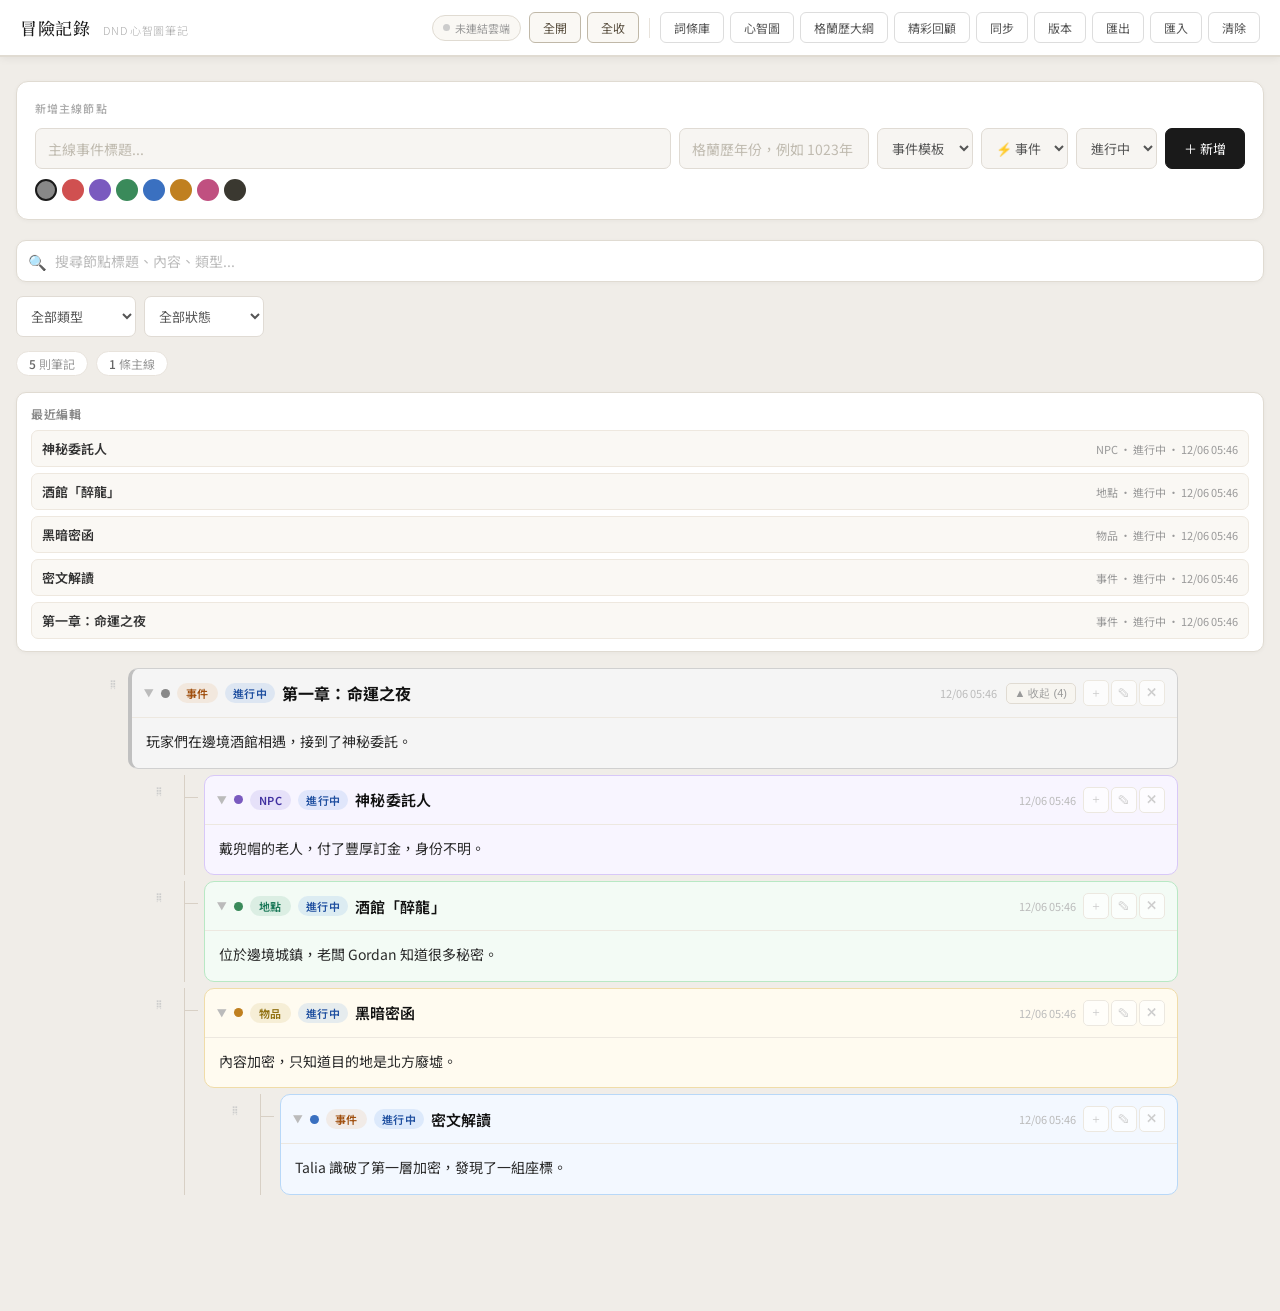
==== index.html @ 1862b797 "Add files via upload" ====
<!DOCTYPE html>
<html lang="zh-TW">
<head>
<meta charset="UTF-8">
<meta name="viewport" content="width=device-width, initial-scale=1.0">
<title>冒險記錄</title>
<link href="https://fonts.googleapis.com/css2?family=Noto+Serif+TC:wght@300;400;500;700&family=Noto+Sans+TC:wght@300;400;500;700&display=swap" rel="stylesheet">
<style>
*{box-sizing:border-box;margin:0;padding:0}
body{font-family:'Noto Sans TC',sans-serif;background:#f0ede8;color:#1a1a1a;min-height:100vh}

/* ── Header ── */
header{
  background:#fff;border-bottom:2px solid #e0dbd2;
  padding:12px 20px;display:flex;align-items:center;gap:8px;
  position:sticky;top:0;z-index:100;box-shadow:0 2px 8px rgba(0,0,0,.06);
}
.logo{font-family:'Noto Serif TC',serif;font-size:17px;font-weight:500;color:#1a1a1a;flex:1;letter-spacing:.04em}
.logo em{font-style:normal;color:#aaa;font-family:'Noto Sans TC',sans-serif;font-size:11px;font-weight:300;margin-left:8px}
.header-divider{width:1px;height:20px;background:#e8e3dc;margin:0 4px}
.hbtn{padding:6px 13px;font-size:12px;border:1px solid #ddd;border-radius:6px;background:#fff;color:#555;cursor:pointer;transition:all .15s;font-family:'Noto Sans TC',sans-serif;white-space:nowrap}
.hbtn:hover{border-color:#bbb;color:#222;background:#fafafa}
.hbtn.red:hover{border-color:#e0a0a0;color:#c04040;background:#fff5f5}
.hbtn.accent{border-color:#c0b8a8;color:#5a5040;background:#faf8f4}
.hbtn.accent:hover{border-color:#a09080;background:#f5f0e8}

/* ── Mobile hamburger menu ── */
.header-menu-btn{display:none;padding:6px 10px;font-size:16px;border:1px solid #ddd;border-radius:6px;background:#fff;color:#555;cursor:pointer;line-height:1}
.header-actions{display:flex;align-items:center;gap:6px;flex-wrap:wrap}
@media(max-width:900px){
  header{flex-wrap:wrap;padding:10px 12px;gap:6px}
  .logo{font-size:15px;flex:1}
  .logo em{display:none}
  .header-divider{display:none}
  .header-actions{display:none;width:100%;gap:6px;padding-top:6px;border-top:1px solid #ede8e0;flex-wrap:wrap}
  .header-actions.open{display:flex}
  .header-menu-btn{display:block}
  .sync-status span{display:none}
  .sync-status{padding:6px 8px}
  main{padding:16px 0 80px}
  .add-row{flex-direction:column;padding:0}
  .add-row .inp,.add-row .sel,.add-row .btn{width:100%}
  .modal-bg{padding:10px}
  .modal{max-height:calc(100vh - 20px);max-height:calc(100dvh - 20px);overflow-y:auto;padding:18px}
  .card-image{max-height:none}
  .entity-card-img{max-height:none}
  .card-title{font-size:14px}
  .root-card .card-title{font-size:15px}
  .stats-bar{flex-wrap:wrap;gap:5px}
  .filter-row .sel{width:100%;flex:1}
  .recent-item{align-items:flex-start;flex-direction:column}
  .node-row{align-items:flex-start}
  .card-date{display:none}
  .card-meta-line{padding:0 10px 10px 38px}
  .gran-input{width:100%;min-width:0}
  .gran-date-pill{max-width:100%}
  .card-head{gap:6px;padding:10px 10px}
}

/* ── 雲端狀態指示器 ── */
.sync-status{
  display:flex;align-items:center;gap:5px;
  font-size:11px;padding:4px 10px;border-radius:20px;
  border:1px solid #e0dbd2;background:#faf8f4;
  color:#999;white-space:nowrap;cursor:default;
  transition:all .3s;
}
.sync-dot{width:7px;height:7px;border-radius:50%;background:#ccc;flex-shrink:0;transition:background .3s}
.sync-status.ok .sync-dot{background:#4a9a6a}
.sync-status.ok{color:#3a7a5a;border-color:#b8e0c8;background:#f3fbf5}
.sync-status.saving .sync-dot{background:#e0a040;animation:pulse .8s infinite}
.sync-status.saving{color:#a07020;border-color:#e8d4a0;background:#fffbf0}
.sync-status.err .sync-dot{background:#d05050}
.sync-status.err{color:#a03030;border-color:#f0c0c0;background:#fff5f5}
.sync-status.no-url{cursor:pointer}
.sync-status.no-url:hover{border-color:#a09080;background:#f0ece4}
@keyframes pulse{0%,100%{opacity:1}50%{opacity:.4}}

main{width:100%;max-width:1440px;margin:0 auto;padding:24px 0 100px}

/* ── Add box ── */
.add-box{background:#fff;border:1px solid #e0dbd2;border-radius:12px;padding:18px;margin:0 16px 20px;box-shadow:0 1px 4px rgba(0,0,0,.04)}
.add-box-title{font-size:11px;font-weight:500;color:#aaa;letter-spacing:.1em;text-transform:uppercase;margin-bottom:12px}
.add-row{display:flex;gap:8px;flex-wrap:wrap}
.inp{background:#f7f5f2;border:1px solid #e0dbd4;border-radius:7px;color:#1a1a1a;font-family:'Noto Sans TC',sans-serif;font-size:14px;padding:9px 12px;outline:none;transition:border .15s,background .15s}
.inp:focus{border-color:#a09070;background:#fff}
.inp::placeholder{color:#c0bbb0}
.sel{background:#f7f5f2;border:1px solid #e0dbd4;border-radius:7px;color:#555;font-family:'Noto Sans TC',sans-serif;font-size:13px;padding:9px 10px;outline:none;cursor:pointer}
.sel:focus{border-color:#a09070}
.swatches{display:flex;gap:5px;flex-wrap:wrap;margin:10px 0 0}
.swatch{width:22px;height:22px;border-radius:50%;cursor:pointer;border:2px solid transparent;transition:transform .15s,border-color .15s;flex-shrink:0}
.swatch:hover{transform:scale(1.15)}
.swatch.on{border-color:#1a1a1a !important}
.btn{padding:8px 18px;font-size:13px;font-family:'Noto Sans TC',sans-serif;border:1px solid #ddd;border-radius:7px;background:#fff;color:#333;cursor:pointer;transition:all .15s;white-space:nowrap}
.btn:hover{background:#f5f5f5;border-color:#ccc}
.btn.pri{background:#1a1a1a;color:#fff;border-color:#1a1a1a}
.btn.pri:hover{background:#333}
.btn.sm{padding:5px 12px;font-size:12px}
.btn.ghost{background:transparent;color:#888;border-color:#e5e5e5}
.btn.ghost:hover{color:#333;border-color:#ccc;background:#fafafa}

/* ── Stats bar ── */
.stats-bar{display:flex;align-items:center;gap:8px;margin-bottom:16px;padding:0 16px}
.stat-item{font-size:12px;color:#999;background:#fff;border:1px solid #e8e3dc;border-radius:20px;padding:3px 12px}
.stat-item strong{color:#666;font-weight:500}
.filter-row{display:flex;gap:8px;align-items:center;margin:0 16px 14px;flex-wrap:wrap}
.filter-row .sel{width:auto;min-width:120px;background:#fff}
.recent-panel{margin:0 16px 16px;background:#fff;border:1px solid #e0dbd2;border-radius:10px;padding:12px 14px;box-shadow:0 1px 4px rgba(0,0,0,.04)}
.recent-head{display:flex;align-items:center;gap:8px;margin-bottom:8px;color:#888;font-size:12px;font-weight:600;letter-spacing:.06em}
.recent-list{display:flex;flex-direction:column;gap:6px}
.recent-item{display:flex;align-items:center;gap:8px;width:100%;border:1px solid #eee8df;background:#faf8f4;border-radius:7px;padding:8px 10px;text-align:left;cursor:pointer;font-family:'Noto Sans TC',sans-serif;color:#333}
.recent-item:hover{background:#f5f0e8;border-color:#d8cfc2}
.recent-title{font-size:13px;font-weight:600;flex:1;min-width:0;overflow:hidden;text-overflow:ellipsis;white-space:nowrap}
.recent-meta{font-size:11px;color:#999;white-space:nowrap}
.status-pill{font-size:11px;font-weight:600;padding:2px 8px;border-radius:20px;letter-spacing:.03em;flex-shrink:0}
.backup-list{display:flex;flex-direction:column;gap:8px;max-height:320px;overflow:auto;margin:12px 0}
.backup-item{display:flex;gap:8px;align-items:center;border:1px solid #eee8df;border-radius:8px;padding:10px;background:#faf8f4}
.backup-info{flex:1;min-width:0}
.backup-title{font-size:13px;font-weight:600;color:#333;margin-bottom:3px}
.backup-meta{font-size:11px;color:#999}
.hint-text{font-size:11px;color:#9a8f82;line-height:1.5;margin-top:4px}
.image-width-control{display:flex;align-items:center;gap:10px;margin-top:7px}
.image-width-control input[type=range]{flex:1;min-width:100px;accent-color:#7a6a50}
.image-width-control output{width:44px;text-align:right;color:#6f6252;font-size:12px;font-weight:700}

/* ── Tree ── */
.tree-scroll{overflow-x:auto;overflow-y:visible;-webkit-overflow-scrolling:touch;padding:0 16px 16px;cursor:default}
.tree-scroll::-webkit-scrollbar{height:4px}
.tree-scroll::-webkit-scrollbar-track{background:transparent}
.tree-scroll::-webkit-scrollbar-thumb{background:#d8d0c5;border-radius:2px}
.tree{display:flex;flex-direction:column;gap:10px;min-width:320px;width:max-content;max-width:none;margin:0 auto}
.node-wrap{position:relative}
.node-row{display:flex;align-items:flex-start;gap:6px}
.conn{width:24px;flex-shrink:0;position:relative;align-self:stretch;padding-top:22px}
.conn::before{content:'';position:absolute;left:10px;top:0;bottom:0;width:1px;background:#d8d0c5}
.conn::after{content:'';position:absolute;left:10px;top:22px;width:14px;height:1px;background:#d8d0c5}
.node-main{flex:1;min-width:420px;width:clamp(520px,calc(100vw - 220px),1050px);max-width:1050px}

/* ── Card ── */
.card{background:#fff;border:1px solid #e0dbd2;border-radius:10px;overflow:hidden;transition:border-color .2s,box-shadow .2s}
.card:hover{border-color:#c8c0b0;box-shadow:0 2px 8px rgba(0,0,0,.06)}
.card.root-card{border-width:1px}
.card.root-card::before{display:none}
.card-head{display:flex;align-items:center;gap:7px;padding:11px 12px;cursor:pointer;user-select:none;min-width:0}
.chevron{font-size:10px;color:#bbb;flex-shrink:0;transition:transform .25s;line-height:1}
.chevron.open{transform:rotate(90deg)}
.color-dot{width:9px;height:9px;border-radius:50%;flex-shrink:0}
.tag-pill{font-size:11px;font-weight:600;padding:2px 9px;border-radius:20px;letter-spacing:.04em;flex-shrink:0}
.card-title{font-size:15px;font-weight:600;flex:1;min-width:0;line-height:1.4;word-break:break-word;color:#111;letter-spacing:.01em}
.card-date{font-size:11px;color:#bbb;flex-shrink:0}
.gran-input{flex:0 1 190px;min-width:160px}
.card-meta-line{display:flex;align-items:center;gap:6px;padding:0 14px 10px 43px;margin-top:-2px}
.gran-date-pill{display:inline-flex;align-items:center;gap:6px;max-width:260px;border:1px solid #d8c8a8;background:#fffaf0;color:#6a4a14;border-radius:999px;padding:2px 9px;font-size:11px;font-weight:600;white-space:nowrap}
.gran-date-pill span{color:#a07628}
.gran-date-pill strong{min-width:0;overflow:hidden;text-overflow:ellipsis;font-weight:600;color:#4a3820}
.root-card .card-title{font-size:16px;font-weight:700}
.tree-toggle{font-size:11px;padding:2px 8px;border-radius:5px;border:1px solid #e0dbd2;background:#f7f5f0;color:#999;cursor:pointer;transition:all .15s;white-space:nowrap;margin-left:2px;flex-shrink:0}
.tree-toggle:hover{border-color:#c0b8a8;color:#666;background:#f0ece4}
.tree-toggle.collapsed{color:#7a6a50;border-color:#c8bca8;background:#faf5ec}
.card-body{border-top:1px solid #ede8e0;padding:10px 14px 13px;display:none}
.card-body.open{display:block}
.card-image-wrap{margin-bottom:10px}
.card-image-link{display:block;width:fit-content;max-width:100%;margin:0 auto;border:1px solid #e0dbd2;border-radius:10px;overflow:hidden;background:transparent;text-decoration:none}
.card-image{display:block;width:100%;height:auto;max-width:100%;max-height:none;object-fit:contain;background:transparent}
.image-fallback{display:none;align-items:center;width:max-content;max-width:100%;border:1px solid #d8c8a8;background:#fffaf0;color:#68460e;border-radius:7px;padding:7px 10px;font-size:12px;text-decoration:none}
.card-image-wrap.image-error .card-image-link{display:none}
.card-image-wrap.image-error .image-fallback{display:inline-flex}
.card-note{font-size:14px;color:#2a2a2a;line-height:1.9;white-space:pre-wrap;word-break:break-word;font-family:'Noto Sans TC',sans-serif;font-weight:400}
.card-note strong,.entity-note strong{font-weight:700}
.mention-link{border:0;border-bottom:1px dotted #6a7f50;background:#f3f8e8;color:#405c24;border-radius:4px;padding:0 4px;font:inherit;cursor:pointer}
.mention-link:hover{background:#e7f0d5;color:#213610}
#quick-entity-btn{position:fixed;z-index:180;display:none;padding:7px 11px;border:1px solid #b8c8a0;border-radius:999px;background:#f6faef;color:#405c24;font-size:12px;box-shadow:0 6px 18px rgba(0,0,0,.14);cursor:pointer}
#quick-entity-btn.show{display:block}
.entity-card-img{display:block;width:auto;height:auto;max-width:100%;max-height:none;object-fit:contain;border-radius:10px;border:1px solid #e0dbd2;margin:8px auto 12px;background:transparent;cursor:zoom-in}
.entity-meta{display:flex;align-items:center;gap:8px;margin-bottom:10px}
.entity-note{font-size:14px;color:#333;line-height:1.8;white-space:pre-wrap;word-break:break-word}
.edit-form{padding:2px 0 0;display:flex;flex-direction:column;gap:8px}
.form-label{font-size:11px;color:#aaa;font-weight:500;letter-spacing:.06em;margin-bottom:3px}
.form-row{display:flex;gap:8px;flex-wrap:wrap}
.form-group{display:flex;flex-direction:column;flex:1;min-width:110px}
.edit-form textarea{min-height:80px;resize:vertical;line-height:1.6}
.rich-note-toolbar{display:flex;align-items:center;gap:5px;margin:0 0 5px}
.rich-note-tool{width:31px;height:28px;border:1px solid #d8d0c4;border-radius:6px;background:#fff;color:#403a32;font:600 14px 'Noto Sans TC',sans-serif;cursor:pointer}
.rich-note-tool:hover{border-color:#a09070;background:#faf7f1}
.rich-note-hint{font-size:11px;color:#aaa;margin-left:3px}
.form-btns{display:flex;gap:6px}
.child-form{background:#faf8f4;border:1px solid #e0dbd2;border-radius:10px;padding:13px 14px;margin-top:6px;display:flex;flex-direction:column;gap:8px}
.children{padding-left:20px;margin-top:6px;display:flex;flex-direction:column;gap:6px}
.node-actions{display:flex;flex-direction:row;gap:2px;flex-shrink:0;align-items:center;margin-left:auto}
.act{width:26px;height:26px;border-radius:5px;border:1px solid #ece8e0;background:rgba(255,255,255,.7);color:#ccc;font-size:12px;display:flex;align-items:center;justify-content:center;cursor:pointer;transition:all .15s;flex-shrink:0}
.act:hover{border-color:#ccc;color:#555;background:#f7f5f0}
.act.red:hover{border-color:#f0b0b0;color:#c04040;background:#fff5f5}
.act.add:hover{border-color:#aad4aa;color:#3a8a3a;background:#f3fbf3}
.empty{text-align:center;padding:56px 20px;color:#ccc;border:1px dashed #e0dbd0;border-radius:12px;background:#faf8f5}
.empty strong{display:block;font-size:16px;color:#bbb;font-family:'Noto Serif TC',serif;margin-bottom:8px;font-weight:400}

/* ── Modal ── */
.modal-bg{display:none;position:fixed;inset:0;background:rgba(0,0,0,.35);z-index:200;align-items:center;justify-content:center;padding:20px}
.modal-bg.open{display:flex}
.modal{background:#fff;border-radius:14px;padding:24px;width:100%;max-width:400px;border:1px solid #e8e3dc;box-shadow:0 8px 32px rgba(0,0,0,.12)}
.modal h3{font-family:'Noto Serif TC',serif;font-size:17px;font-weight:400;margin-bottom:10px}
.modal p{font-size:13px;color:#777;line-height:1.7;margin-bottom:12px}
.modal-btns{display:flex;gap:8px;justify-content:flex-end}
.modal code{background:#f5f3ef;border:1px solid #e0dbd2;border-radius:5px;padding:2px 7px;font-size:12px;color:#5a4a30;font-family:monospace}
.url-input-wrap{display:flex;flex-direction:column;gap:6px;margin-bottom:14px}
.url-input-wrap input{font-size:12px;padding:8px 10px;border:1px solid #e0dbd2;border-radius:7px;outline:none;font-family:monospace;color:#333}
.url-input-wrap input:focus{border-color:#a09070}
.modal ol{padding-left:18px;margin:8px 0 14px;color:#666;font-size:12px;line-height:2}
.modal ol li{margin-bottom:2px}

/* Subtle animation */
.children{animation:fadeIn .2s ease}
@keyframes fadeIn{from{opacity:0;transform:translateY(-4px)}to{opacity:1;transform:translateY(0)}}

/* ── Search bar ── */
.search-wrap{position:relative;margin:0 16px 14px}
.search-inp{width:100%;background:#fff;border:1px solid #e0dbd2;border-radius:10px;padding:10px 14px 10px 38px;font-size:14px;font-family:'Noto Sans TC',sans-serif;color:#1a1a1a;outline:none;transition:border .15s,box-shadow .15s;box-shadow:0 1px 4px rgba(0,0,0,.04)}
.search-inp:focus{border-color:#a09070;box-shadow:0 0 0 3px rgba(160,144,112,.1)}
.search-inp::placeholder{color:#bbb}
.search-icon{position:absolute;left:12px;top:50%;transform:translateY(-50%);font-size:15px;color:#ccc;pointer-events:none}
.search-clear{position:absolute;right:10px;top:50%;transform:translateY(-50%);background:none;border:none;color:#bbb;font-size:16px;cursor:pointer;padding:2px 5px;line-height:1;display:none}
.search-clear.show{display:block}
.search-results-info{font-size:12px;color:#999;margin-bottom:8px;padding:0 2px}
.search-highlight{background:#fff3b8;border-radius:2px;padding:0 1px}
.node-wrap.search-hidden{display:none}

/* ── Delete confirm modal ── */
#del-modal .modal{border-top:4px solid #e05050}
#del-modal .modal h3{color:#c04040}

/* ── Drag and drop ── */
.node-wrap{position:relative;cursor:default}
.drag-handle{width:20px;height:32px;display:flex;align-items:center;justify-content:center;color:#ccc;font-size:14px;cursor:grab;flex-shrink:0;user-select:none;touch-action:none;-webkit-user-select:none}
.drag-handle:hover{color:#888}
.drag-handle:active{cursor:grabbing}
#drag-ghost{
  position:fixed;z-index:9999;pointer-events:none;
  background:#fff;border:2px solid #7a9a6a;border-radius:10px;
  padding:8px 14px;font-size:13px;font-family:'Noto Sans TC',sans-serif;
  color:#333;box-shadow:0 8px 24px rgba(0,0,0,.18);
  max-width:220px;white-space:nowrap;overflow:hidden;text-overflow:ellipsis;
  display:none;transform:translate(-10px,-50%);
}
.node-wrap.is-dragging > .node-row{opacity:.35}
.card.drop-into{outline:2px dashed #7a9a6a;outline-offset:2px;background-color:#f3fbf5 !important}
.node-wrap.drop-before::before{content:'';display:block;height:4px;background:#7a9a6a;border-radius:2px;margin-bottom:3px}
.node-wrap.drop-after::after{content:'';display:block;height:4px;background:#7a9a6a;border-radius:2px;margin-top:3px}
.node-wrap.focus-flash > .node-row .card{box-shadow:0 0 0 3px rgba(180,130,40,.24),0 4px 14px rgba(0,0,0,.10)}
#root-drop-zone{
  min-height:44px;border:2px dashed #c8c0b0;border-radius:10px;
  display:none;align-items:center;justify-content:center;
  color:#aaa;font-size:13px;margin:8px 16px 0;transition:all .2s;cursor:default;
}
#root-drop-zone.active{display:flex}
#root-drop-zone.hover{border-color:#7a9a6a;color:#5a8a5a;background:#f3fbf5}
/* 手機只作為雲端閱讀器，避免在小螢幕誤改出另一份本機版本。 */
body.mobile-cloud-reader .add-box,
body.mobile-cloud-reader .node-actions,
body.mobile-cloud-reader .drag-handle,
body.mobile-cloud-reader #quick-entity-btn,
body.mobile-cloud-reader #entity-edit-btn,
body.mobile-cloud-reader #entity-save-btn,
body.mobile-cloud-reader #entity-cancel-edit-btn,
body.mobile-cloud-reader #entity-sync-btn{display:none!important}
body.mobile-cloud-reader .node-row{gap:0}
@media(max-width:900px){
  main{width:100%;max-width:none;padding:16px 0 80px}
  .add-box,.stats-bar,.filter-row,.recent-panel{margin-left:10px;margin-right:10px}
  .tree-scroll{padding:0 8px 16px;overflow-x:hidden}
  .tree{width:100%;min-width:0;margin:0}
  .node-wrap,.node-row,.node-main{width:100%;min-width:0;max-width:none}
  .children{padding-left:8px}
  .conn{width:12px}
  .conn::before{left:3px}
  .conn::after{left:3px;width:9px}
  .card-note,.entity-note{font-size:16px;line-height:1.85}
  .card-body{padding:11px 12px 14px}
  .mention-link{padding:1px 3px}
}
</style>
</head>
<body>

<header>
  <div class="logo">冒險記錄 <em>DND 心智圖筆記</em></div>
  <div class="sync-status no-url" id="sync-status" onclick="openUrlModal()" title="點擊設定雲端連結">
    <div class="sync-dot"></div>
    <span id="sync-text">未連結雲端</span>
  </div>
  <button class="header-menu-btn" onclick="toggleHeaderMenu()" id="header-menu-btn" title="選單">☰</button>
  <div class="header-actions" id="header-actions">
    <button class="hbtn accent" onclick="expandAll()">全開</button>
    <button class="hbtn accent" onclick="collapseAll()">全收</button>
    <div class="header-divider"></div>
    <button class="hbtn" onclick="window.open('./entities.html?v=20260713-cloud-authority-fix','_blank')">詞條庫</button>
    <button class="hbtn" onclick="window.open('./mindmap.html','_blank')">心智圖</button>
    <button class="hbtn" onclick="window.open('./timeline.html','_blank')">格蘭歷大綱</button>
    <button class="hbtn" onclick="window.open('./slides.html','_blank')">精彩回顧</button>
    <button class="hbtn" onclick="syncNow()">同步</button>
    <button class="hbtn" onclick="openBackupModal()">版本</button>
    <button class="hbtn" onclick="exportData()">匯出</button>
    <button class="hbtn" onclick="document.getElementById('imp').click()">匯入</button>
    <button class="hbtn red" onclick="document.getElementById('clr-modal').classList.add('open')">清除</button>
  </div>
  <input type="file" id="imp" accept=".json" style="display:none" onchange="importData(event)">
</header>

<main>
  <div class="add-box">
    <div class="add-box-title">新增主線節點</div>
    <div class="add-row">
      <input class="inp" style="flex:1;min-width:140px" id="root-inp" placeholder="主線事件標題...">
      <input class="inp gran-input" id="root-gran-date" inputmode="numeric" placeholder="格蘭歷年份，例如 1023年">
      <select class="sel" id="root-template" onchange="applyRootTemplate()">
        <option value="event">事件模板</option>
        <option value="npc">NPC 模板</option>
        <option value="location">地點模板</option>
        <option value="item">物品模板</option>
        <option value="quest">任務模板</option>
        <option value="clue">線索模板</option>
        <option value="secret">秘密模板</option>
      </select>
      <select class="sel" id="root-tag">
        <option value="事件">⚡ 事件</option>
        <option value="NPC">👤 NPC</option>
        <option value="地點">🗺 地點</option>
        <option value="物品">📦 物品</option>
        <option value="任務">📜 任務</option>
        <option value="組織">🏰 組織</option>
        <option value="秘密">🔒 秘密</option>
        <option value="線索">🔎 線索</option>
      </select>
      <select class="sel" id="root-status">
        <option value="進行中">進行中</option>
        <option value="待處理">待處理</option>
        <option value="伏筆">伏筆</option>
        <option value="未揭露">未揭露</option>
        <option value="已揭露">已揭露</option>
        <option value="已完成">已完成</option>
      </select>
      <button class="btn pri" onclick="addRoot()">＋ 新增</button>
    </div>
    <div class="swatches" id="root-sw"></div>
  </div>

  <!-- 搜尋欄 -->
  <div class="search-wrap">
    <span class="search-icon">🔍</span>
    <input class="search-inp" id="search-inp" placeholder="搜尋節點標題、內容、類型..." oninput="onSearch(this.value)">
    <button class="search-clear" id="search-clear" onclick="clearSearch()" title="清除搜尋">✕</button>
  </div>
  <div class="search-results-info" id="search-info" style="display:none"></div>
  <div class="filter-row">
    <select class="sel" id="type-filter" onchange="onFilterChange()">
      <option value="">全部類型</option>
      <option value="事件">事件</option>
      <option value="NPC">NPC</option>
      <option value="地點">地點</option>
      <option value="物品">物品</option>
      <option value="任務">任務</option>
      <option value="組織">組織</option>
      <option value="秘密">秘密</option>
      <option value="線索">線索</option>
    </select>
    <select class="sel" id="status-filter" onchange="onFilterChange()">
      <option value="">全部狀態</option>
      <option value="進行中">進行中</option>
      <option value="待處理">待處理</option>
      <option value="伏筆">伏筆</option>
      <option value="未揭露">未揭露</option>
      <option value="已揭露">已揭露</option>
      <option value="已完成">已完成</option>
    </select>
  </div>

  <div class="stats-bar">
    <span class="stat-item"><strong id="s-count">0</strong> 則筆記</span>
    <span class="stat-item"><strong id="s-roots">0</strong> 條主線</span>
    <span class="stat-item" id="s-sync-time" style="display:none">上次同步 <strong id="s-sync-label">—</strong></span>
  </div>
  <div class="recent-panel" id="recent-panel" style="display:none">
    <div class="recent-head">最近編輯</div>
    <div class="recent-list" id="recent-list"></div>
  </div>

  <div class="tree-scroll" id="tree-scroll">
    <div class="tree" id="tree"></div>
  </div>
  <div id="root-drop-zone">⬆ 拖曳到這裡，升為主線節點</div>
</main>
<div id="drag-ghost"></div>
<button id="quick-entity-btn" onclick="openQuickEntityModal()">＋ 建立詞條</button>

<!-- 清除確認 Modal -->
<div class="modal-bg" id="clr-modal">
  <div class="modal">
    <h3>清除所有資料？</h3>
    <p>這將刪除所有節點記錄，無法復原。建議先匯出備份。</p>
    <div class="modal-btns">
      <button class="btn ghost" onclick="document.getElementById('clr-modal').classList.remove('open')">取消</button>
      <button class="btn" style="border-color:#f0b0b0;color:#c04040" onclick="clearAll()">確認清除</button>
    </div>
  </div>
</div>

<!-- 刪除節點確認 Modal -->
<div class="modal-bg" id="del-modal">
  <div class="modal">
    <h3>刪除節點？</h3>
    <p id="del-modal-msg">確定要刪除此節點及其所有子節點嗎？此操作無法復原。</p>
    <div class="modal-btns">
      <button class="btn ghost" onclick="document.getElementById('del-modal').classList.remove('open')">取消</button>
      <button class="btn" style="border-color:#f0b0b0;color:#c04040;background:#fff5f5" onclick="confirmDelete()">確認刪除</button>
    </div>
  </div>
</div>

<!-- 詞條卡片 Modal -->
<div class="modal-bg" id="entity-modal">
  <div class="modal">
    <h3 id="entity-title">詞條</h3>
    <div class="entity-meta">
      <span class="tag-pill" id="entity-tag"></span>
      <span class="card-date" id="entity-date"></span>
    </div>
    <img class="entity-card-img" id="entity-img" alt="" style="display:none">
    <a class="image-fallback" id="entity-img-fallback" target="_blank" rel="noopener" style="display:none">圖片無法顯示，點此開啟原圖</a>
    <div class="entity-note" id="entity-note"></div>
    <div class="edit-form" id="entity-edit-form" style="display:none;margin-top:12px">
      <div class="form-row">
        <div class="form-group"><div class="form-label">名稱</div><input class="inp" id="entity-edit-name"></div>
        <div class="form-group" style="flex:0;min-width:110px"><div class="form-label">類型</div><select class="sel" id="entity-edit-type">
          <option value="角色">角色</option>
          <option value="NPC">NPC</option>
          <option value="城鎮">城鎮</option>
          <option value="地點">地點</option>
          <option value="組織">組織</option>
          <option value="物品">物品</option>
          <option value="任務">任務</option>
          <option value="秘密">秘密</option>
          <option value="線索">線索</option>
        </select></div>
      </div>
      <div class="form-group"><div class="form-label">Google Drive 圖片連結</div><input class="inp" id="entity-edit-img" placeholder="貼上 Google Drive 分享連結或圖片網址"><div class="hint-text">Drive 圖片請設定為「知道連結的任何人可查看」。</div></div>
      <div class="form-group"><div class="form-label">圖片寬度</div><div class="image-width-control"><input id="entity-edit-img-width" type="range" min="20" max="100" step="1" value="100" oninput="document.getElementById('entity-edit-img-width-out').value=this.value+'%'"><output id="entity-edit-img-width-out">100%</output></div></div>
      <div class="form-group"><div class="form-label">描述內容</div><div class="rich-note-toolbar"><button type="button" class="rich-note-tool" onclick="formatNoteSelection('entity-edit-note','bold')" title="粗體"><strong>B</strong></button><button type="button" class="rich-note-tool" onclick="formatNoteSelection('entity-edit-note','underline')" title="底線"><u>U</u></button><span class="rich-note-hint">先選取文字，再套用格式</span></div><textarea class="inp" id="entity-edit-note" placeholder="外觀、立場、關係、劇情描述..."></textarea></div>
    </div>
    <div class="modal-btns" style="margin-top:16px">
      <button class="btn ghost" onclick="document.getElementById('entity-modal').classList.remove('open')">關閉</button>
      <button class="btn" id="entity-sync-btn" style="display:none">同步詞條庫</button>
      <button class="btn pri" id="entity-edit-btn">編輯</button>
      <button class="btn ghost" id="entity-cancel-edit-btn" style="display:none">取消編輯</button>
      <button class="btn pri" id="entity-save-btn" style="display:none">儲存</button>
    </div>
  </div>
</div>

<!-- 快速新增詞條 Modal -->
<div class="modal-bg" id="quick-entity-modal">
  <div class="modal">
    <h3>建立詞條卡片</h3>
    <div class="edit-form">
      <div class="form-row">
        <div class="form-group"><div class="form-label">名稱</div><input class="inp" id="qe-name" placeholder="角色、城鎮、組織名稱"></div>
        <div class="form-group" style="flex:0;min-width:110px"><div class="form-label">類型</div><select class="sel" id="qe-type">
          <option value="角色">角色</option>
          <option value="城鎮">城鎮</option>
          <option value="組織">組織</option>
          <option value="物品">物品</option>
          <option value="__custom">自訂</option>
        </select></div>
      </div>
      <div class="form-group" id="qe-custom-wrap" style="display:none"><div class="form-label">自訂類型</div><input class="inp" id="qe-custom-type" placeholder="例如：神祇、派系、怪物"></div>
      <div class="form-group"><div class="form-label">Google Drive 圖片連結</div><input class="inp" id="qe-img" placeholder="貼上 Google Drive 分享連結或圖片網址"></div>
      <div class="form-group"><div class="form-label">圖片寬度</div><div class="image-width-control"><input id="qe-img-width" type="range" min="20" max="100" step="1" value="100" oninput="document.getElementById('qe-img-width-out').value=this.value+'%'"><output id="qe-img-width-out">100%</output></div></div>
      <div class="form-group"><div class="form-label">小備註</div><div class="rich-note-toolbar"><button type="button" class="rich-note-tool" onclick="formatNoteSelection('qe-note','bold')" title="粗體"><strong>B</strong></button><button type="button" class="rich-note-tool" onclick="formatNoteSelection('qe-note','underline')" title="底線"><u>U</u></button><span class="rich-note-hint">先選取文字，再套用格式</span></div><textarea class="inp" id="qe-note" placeholder="外觀、立場、關係、第一次登場..."></textarea></div>
      <div class="modal-btns">
        <button class="btn ghost" onclick="document.getElementById('quick-entity-modal').classList.remove('open')">取消</button>
        <button class="btn" onclick="saveQuickEntitiesFromSelection()">批量建立</button>
        <button class="btn pri" onclick="saveQuickEntity()">儲存詞條</button>
      </div>
    </div>
  </div>
</div>

<!-- 版本還原 Modal -->
<div class="modal-bg" id="backup-modal">
  <div class="modal">
    <h3>版本歷史</h3>
    <p>系統會在刪除、匯入、快速建立詞條與還原前保留本機版本。</p>
    <div class="backup-list" id="backup-list"></div>
    <div class="modal-btns">
      <button class="btn ghost" onclick="document.getElementById('backup-modal').classList.remove('open')">關閉</button>
      <button class="btn" onclick="makeBackup('手動建立版本');openBackupModal()">建立版本</button>
    </div>
  </div>
</div>

<!-- 設定雲端 URL Modal -->
<div class="modal-bg" id="url-modal">
  <div class="modal">
    <h3>☁️ 設定 Google Sheets 雲端</h3>
    <p>請先完成以下步驟：</p>
    <ol>
      <li>開啟 <strong>Google Apps Script</strong>（script.google.com）</li>
      <li>建立新專案，貼上 <code>google-apps-script/Code.gs.example</code> 的內容</li>
      <li>點選上方「部署 &gt; 新增部署」</li>
      <li>類型選「<strong>網頁應用程式</strong>」</li>
      <li>執行身分：「<strong>我</strong>」，存取權：「<strong>所有人</strong>」</li>
      <li>複製部署後的 <strong>Web 應用程式網址</strong>，貼到下方</li>
    </ol>
    <div class="url-input-wrap">
      <label style="font-size:11px;color:#aaa;font-weight:500;letter-spacing:.06em">Web 應用程式網址</label>
      <input type="url" id="gs-url-inp" placeholder="https://script.google.com/macros/s/...">
    </div>
    <div class="modal-btns">
      <button class="btn ghost" onclick="document.getElementById('url-modal').classList.remove('open')">取消</button>
      <button class="btn" style="border-color:#b0c8e0;color:#2050a0;background:#f3f8ff" onclick="clearGsUrl()">清除連結</button>
      <button class="btn pri" onclick="saveGsUrl()">儲存並連線</button>
    </div>
  </div>
</div>

<script>
// ─────────────────────────────────────────────
//  資料結構
// ─────────────────────────────────────────────
const PALETTE=[
  {name:'石板灰', bg:'#f5f5f5', border:'#d0d0d0', dot:'#888', accent:'#c0c0c0'},
  {name:'珊瑚紅', bg:'#fff5f5', border:'#f5c0c0', dot:'#d05050', accent:'#e08080'},
  {name:'薰衣紫', bg:'#f8f5ff', border:'#d8c8f8', dot:'#7a5abf', accent:'#b090e0'},
  {name:'蒼翠綠', bg:'#f3fbf5', border:'#b8e8c4', dot:'#3a8a5a', accent:'#70c090'},
  {name:'天空藍', bg:'#f3f8ff', border:'#b8d8f8', dot:'#3a70c0', accent:'#70a0e0'},
  {name:'琥珀黃', bg:'#fffbf0', border:'#f0dca8', dot:'#c08020', accent:'#e0b050'},
  {name:'玫瑰粉', bg:'#fff5f8', border:'#f5c8d8', dot:'#c05080', accent:'#e090b0'},
  {name:'墨色',   bg:'#f5f5f3', border:'#c8c5be', dot:'#3a3830', accent:'#808070'},
];

const TAG_STYLE={
  '事件':{bg:'rgba(220,140,60,.12)',  color:'#a05010'},
  'NPC' :{bg:'rgba(100,80,200,.12)',  color:'#4030a0'},
  '角色':{bg:'rgba(100,80,200,.12)',  color:'#4030a0'},
  '地點':{bg:'rgba(40,140,100,.12)',  color:'#1a7858'},
  '城鎮':{bg:'rgba(40,140,100,.12)',  color:'#1a7858'},
  '物品':{bg:'rgba(180,140,30,.12)',  color:'#907010'},
  '任務':{bg:'rgba(50,120,220,.12)',  color:'#2050a0'},
  '組織':{bg:'rgba(120,70,35,.12)',   color:'#704018'},
  '秘密':{bg:'rgba(150,60,150,.12)',  color:'#7a2a7a'},
  '線索':{bg:'rgba(20,160,180,.12)',  color:'#0a7a90'},
};

const NODE_STATUSES=['進行中','待處理','伏筆','未揭露','已揭露','已完成'];
const STATUS_STYLE={
  '進行中':{bg:'rgba(50,120,220,.12)',color:'#2050a0'},
  '待處理':{bg:'rgba(220,140,60,.14)',color:'#a05010'},
  '伏筆':{bg:'rgba(150,60,150,.12)',color:'#7a2a7a'},
  '未揭露':{bg:'rgba(80,80,80,.12)',color:'#555'},
  '已揭露':{bg:'rgba(40,140,100,.12)',color:'#1a7858'},
  '已完成':{bg:'rgba(70,150,90,.16)',color:'#2d7040'},
};
const NODE_TEMPLATES={
  event:{label:'事件',tag:'事件',status:'進行中',note:'場景：\n參與者：\n發生了什麼：\n結果：\n下一步：'},
  npc:{label:'NPC',tag:'NPC',status:'未揭露',note:'外觀：\n個性：\n立場：\n知道的秘密：\n與玩家關係：'},
  location:{label:'地點',tag:'地點',status:'進行中',note:'位置：\n氛圍：\n重要人物：\n可探索線索：\n危險：'},
  item:{label:'物品',tag:'物品',status:'未揭露',note:'外觀：\n來源：\n效果：\n目前持有人：\n隱藏資訊：'},
  quest:{label:'任務',tag:'任務',status:'待處理',note:'目標：\n委託人：\n阻礙：\n獎勵：\n完成條件：'},
  clue:{label:'線索',tag:'線索',status:'伏筆',note:'線索內容：\n指向：\n誰知道：\n何時揭露：'},
  secret:{label:'秘密',tag:'秘密',status:'未揭露',note:'真相：\n相關人物：\n揭露條件：\n揭露後影響：'}
};
const APP_VERSION=4;
const APP_KEY='adventure-notes-v1';
const LEGACY_APP_KEY='dnd-v3';
const ENTITIES_KEY='adventure-notes-entities-v1';
const LEGACY_ENTITIES_KEY='dnd-entities';
const BACKUP_PREFIX='adventure-notes-backup-';
const LEGACY_BACKUP_PREFIX='dnd-backup-';
const DIRTY_KEY='adventure-notes-dirty';
const GS_URL_KEY = 'adventure-notes-gs-url';
const LEGACY_GS_URL_KEY = 'dnd-gs-url';

let nodes={},rootIds=[],nextId=1,editingId=null,addingChildOf=null,entities=[],slides=[];
let selectedEntityText='';
let selectedEntitySourceText='';
let activeEntityKey='';
let dataUpdatedAt='';
let typeFilter='',statusFilter='';
const MOBILE_CLOUD_READER=window.matchMedia('(pointer: coarse)').matches&&window.matchMedia('(max-width: 900px)').matches;

// ─────────────────────────────────────────────
//  雲端同步（Google Apps Script）
// ─────────────────────────────────────────────
let gsUrl = localStorage.getItem(GS_URL_KEY) || localStorage.getItem(LEGACY_GS_URL_KEY) || '';
if(gsUrl && !localStorage.getItem(GS_URL_KEY))localStorage.setItem(GS_URL_KEY,gsUrl);
let syncTimer = null;
let lastSyncTime = null;

function nowIso(){return new Date().toISOString();}
function touchData(){
  dataUpdatedAt=nowIso();
  localStorage.setItem(APP_KEY+'-updatedAt',dataUpdatedAt);
}
function markDirty(){localStorage.setItem(DIRTY_KEY,'1');}
function clearDirty(){localStorage.removeItem(DIRTY_KEY);}
function hasUnsyncedChanges(){return localStorage.getItem(DIRTY_KEY)==='1';}
function extractDriveFileId(url){
  const raw=(url||'').trim();
  if(!raw)return '';
  const patterns=[
    /lh3\.googleusercontent\.com\/d\/([^/=?#]+)/,
    /drive\.google\.com\/file\/d\/([^/?#]+)/,
    /drive\.google\.com\/open\?id=([^&#]+)/,
    /drive\.google\.com\/uc\?id=([^&#]+)/,
    /[?&]id=([^&#]+)/
  ];
  for(const p of patterns){
    const m=raw.match(p);
    if(m&&m[1])return decodeURIComponent(m[1]);
  }
  return '';
}
function normalizeImageUrl(url){
  return imageUrlCandidates(url)[0]||'';
}
function imageUrlCandidates(url){
  const raw=(url||'').trim();
  if(!raw)return [];
  const id=extractDriveFileId(raw);
  const urls=[];
  if(id){
    const enc=encodeURIComponent(id);
    urls.push(`https://lh3.googleusercontent.com/d/${enc}=w1200`);
    urls.push(`https://drive.google.com/thumbnail?id=${enc}&sz=w1200`);
    urls.push(`https://drive.google.com/uc?export=view&id=${enc}`);
  }
  urls.push(raw);
  return [...new Set(urls)];
}
function setImageWithFallback(img,url,onFail){
  const urls=imageUrlCandidates(url);
  if(!img||!urls.length){onFail&&onFail();return;}
  let index=0;
  img.onerror=()=>{
    index++;
    if(index<urls.length){
      img.src=urls[index];
      return;
    }
    img.onerror=null;
    onFail&&onFail();
  };
  img.src=urls[index];
}
function openableImageUrl(url){
  const raw=(url||'').trim();
  const id=extractDriveFileId(raw);
  return id?`https://drive.google.com/file/d/${encodeURIComponent(id)}/view?usp=sharing`:raw;
}
function openImage(url){
  const target=openableImageUrl(url);
  if(target)window.open(target,'_blank','noopener');
}
function formatDateTime(value){
  if(!value)return '';
  const d=new Date(value);
  if(Number.isNaN(d.getTime()))return value;
  const mo=(d.getMonth()+1).toString().padStart(2,'0');
  const da=d.getDate().toString().padStart(2,'0');
  const h=d.getHours().toString().padStart(2,'0');
  const m=d.getMinutes().toString().padStart(2,'0');
  return `${mo}/${da} ${h}:${m}`;
}
function normalizeGranDate(value){
  const raw=(value||'').toString().trim();
  if(!raw)return '';
  const m=raw.match(/-?\d+/);
  return m?`${m[0]}年`:raw;
}
function extractGranDateFromNote(note){
  const m=(note||'').match(/^格蘭[歷曆][：:]\s*(.+)$/m);
  return m?normalizeGranDate(m[1]):'';
}
function syncGranDateToNote(note,granDate){
  const value=normalizeGranDate(granDate);
  const text=(note||'').replace(/\r\n/g,'\n');
  const lineRe=/^格蘭[歷曆][：:][^\n]*(?:\n|$)/m;
  if(!value)return text.replace(lineRe,'').replace(/^\n/,'');
  const line=`格蘭歷：${value}`;
  if(lineRe.test(text)){
    return text.replace(lineRe,match=>line+(match.endsWith('\n')?'\n':''));
  }
  return line+(text?'\n'+text:'');
}

function setSyncStatus(state, text) {
  const el = document.getElementById('sync-status');
  const tx = document.getElementById('sync-text');
  el.className = 'sync-status ' + state;
  if (!gsUrl) {
    el.classList.add('no-url');
    el.onclick = openUrlModal;
  } else {
    el.onclick = openUrlModal;
  }
  tx.textContent = text;
}

async function cloudLoad(options={}) {
  if (!gsUrl) return false;
  setSyncStatus('saving', '載入中…');
  try {
    const res = await fetch(gsUrl, { method: 'GET' });
    const json = await res.json();
    if (json.ok && json.data) {
      const d = validateData(JSON.parse(json.data));
      const imageFallbacks=options.authoritative?null:collectImageFallbacks();
      const cloudUpdatedAt = d.updatedAt || json.updatedAt || '';
      if(options.promptConflict!==false && hasUnsyncedChanges() && dataUpdatedAt && cloudUpdatedAt && new Date(dataUpdatedAt) > new Date(cloudUpdatedAt)){
        const useCloud = confirm('本機有尚未同步的變更，而且比雲端更新。按「確定」載入雲端；按「取消」保留本機並上傳。');
        if(!useCloud){
          setSyncStatus('saving','保留本機並上傳…');
          scheduleCloudSave(50);
          return false;
        }
      }
      makeBackup('雲端載入前自動備份');
      nodes = d.nodes;
      rootIds = d.rootIds;
      nextId = d.nextId;
      entities = options.authoritative
        ? normalizeEntities(d.entities)
        : mergeEntityLists(d.entities, loadStoredEntities());
      slides = d.slides;
      const recoveredImages=imageFallbacks?restoreMissingImageUrls(imageFallbacks):0;
      dataUpdatedAt = cloudUpdatedAt || nowIso();
      saveEntities();
      Object.values(nodes).forEach(n => {
        normalizeNode(n);
      });
      ensureDataIntegrity();
      lastSyncTime = new Date();
      updateSyncTimeDisplay();
      clearDirty();
      if(recoveredImages){
        touchData();
        localSave();
        setSyncStatus('saving',`已找回 ${recoveredImages} 個圖片網址，正在同步…`);
        scheduleCloudSave(50);
      }else{
        setSyncStatus('ok', '已同步');
      }
      return true;
    } else if (json.ok && !json.data) {
      if(options.authoritative){
        // 手機雲端唯讀：雲端確實為空時清掉手機舊快取，避免顯示不同內容。
        nodes={};rootIds=[];nextId=1;entities=[];slides=[];
        dataUpdatedAt=json.updatedAt||nowIso();
        saveEntities();
        clearDirty();
        setSyncStatus('ok','雲端為空');
        return true;
      }
      const recoveredImages=restoreMissingImageUrls(collectImageFallbacks());
      if(recoveredImages){touchData();localSave();}
      const hasLocalContent=Object.keys(nodes).length>0||rootIds.length>0||entities.length>0;
      if(hasLocalContent){
        setSyncStatus('saving',recoveredImages
          ? `已找回 ${recoveredImages} 個圖片網址，正在建立雲端資料…`
          : '雲端為空，正在上傳本機資料…');
        scheduleCloudSave(50);
        return false;
      }
      setSyncStatus('ok','雲端為空');
      return true;
    } else {
      setSyncStatus('err', '讀取失敗');
      return false;
    }
  } catch (e) {
    setSyncStatus('err', '連線失敗');
    return false;
  }
}

function scheduleCloudSave(delay=1200) {
  // 即使還沒設定雲端，也要記住本機有較新的內容。
  // 之後設定雲端或重新整理時，才不會被舊雲端資料覆蓋。
  markDirty();
  if (!gsUrl) {
    setSyncStatus('no-url', '已暫存本機');
    return;
  }
  setSyncStatus('saving', '儲存中…');
  clearTimeout(syncTimer);
  syncTimer = setTimeout(doCloudSave, delay);
}

async function doCloudSave() {
  if (!gsUrl) return false;
  clearTimeout(syncTimer);
  try {
    const sentUpdatedAt=dataUpdatedAt;
    const value = JSON.stringify(currentData());
    const params = new URLSearchParams();
    params.append('value', value);
    const res = await fetch(gsUrl, {
      method: 'POST',
      body: params
    });
    const json = await res.json();
    if (json.ok) {
      const unchangedSinceRequest=dataUpdatedAt===sentUpdatedAt;
      if(unchangedSinceRequest&&json.updatedAt)dataUpdatedAt=json.updatedAt;
      lastSyncTime = new Date();
      updateSyncTimeDisplay();
      localSave();
      if(unchangedSinceRequest){
        clearDirty();
        setSyncStatus('ok', '已同步');
      }else{
        // 上一個請求進行期間又有新修改，保留待同步狀態並立刻補送新版。
        setSyncStatus('saving','偵測到較新的修改，繼續同步…');
        scheduleCloudSave(50);
      }
      return true;
    } else {
      const message=String(json.error||'Apps Script 未提供錯誤內容');
      console.error('雲端儲存失敗',message);
      setSyncStatus('err', '儲存失敗：'+message.slice(0,80));
      return false;
    }
  } catch (e) {
    const message=String(e&&e.message?e.message:e||'連線失敗');
    console.error('雲端連線失敗',e);
    setSyncStatus('err', '連線失敗：'+message.slice(0,80));
    return false;
  }
}

async function finishImportantSave(){
  // 建立詞條後立即完成雲端寫入，避免延遲期間重整或關頁造成遺失。
  if(!gsUrl)return {synced:false,localOnly:true};
  setSyncStatus('saving','儲存中…');
  const synced=await doCloudSave();
  return {synced,localOnly:false};
}

function updateSyncTimeDisplay() {
  if (!lastSyncTime) return;
  const el = document.getElementById('s-sync-time');
  const lb = document.getElementById('s-sync-label');
  el.style.display = '';
  const h = lastSyncTime.getHours().toString().padStart(2, '0');
  const m = lastSyncTime.getMinutes().toString().padStart(2, '0');
  lb.textContent = h + ':' + m;
}

function openUrlModal() {
  document.getElementById('gs-url-inp').value = gsUrl;
  document.getElementById('url-modal').classList.add('open');
}

async function saveGsUrl() {
  const val = document.getElementById('gs-url-inp').value.trim();
  if (!val) { alert('請輸入 Web 應用程式網址'); return; }
  gsUrl = val;
  localStorage.setItem(GS_URL_KEY, gsUrl);
  document.getElementById('url-modal').classList.remove('open');
  if(MOBILE_CLOUD_READER){
    clearDirty();
    const loaded=await cloudLoad({promptConflict:false,authoritative:true});
    if(loaded){localSave();render();}
  }else if(hasUnsyncedChanges()){
    const saved=await doCloudSave();
    if(saved)render();
  }else{
    const loaded = await cloudLoad({promptConflict:false});
    if (loaded) { localSave(); render(); }
    else {
      // 雲端空的，把本地資料推上去
      scheduleCloudSave();
    }
  }
}

function clearGsUrl() {
  if (!confirm('確定要移除雲端連結嗎？資料仍保留在本機。')) return;
  gsUrl = '';
  localStorage.removeItem(GS_URL_KEY);
  localStorage.removeItem(LEGACY_GS_URL_KEY);
  setSyncStatus('no-url', '未連結雲端');
  document.getElementById('url-modal').classList.remove('open');
}

async function syncNow(){
  if(!gsUrl){openUrlModal();return;}
  if(MOBILE_CLOUD_READER){
    clearDirty();
    const loaded=await cloudLoad({promptConflict:false,authoritative:true});
    if(loaded){localSave();render();}
  }else if(hasUnsyncedChanges()){
    setSyncStatus('saving','立即同步…');
    await doCloudSave();
  }else{
    const loaded=await cloudLoad({promptConflict:false});
    if(loaded){localSave();render();}
  }
}

// ─────────────────────────────────────────────
//  本機存取（保留作備援）
// ─────────────────────────────────────────────
function localSave(){
  const data=currentData();
  localStorage.setItem(APP_KEY, JSON.stringify(data));
  localStorage.setItem(LEGACY_APP_KEY, JSON.stringify(data));
  saveEntities();
}

function save(options={touch:true}){
  // 手機閱讀模式的展開／收合狀態只留在該手機，不回寫雲端。
  if(MOBILE_CLOUD_READER){localSave();return;}
  if(options.touch)touchData();
  localSave();
  scheduleCloudSave();
}

function enableMobileCloudReader(){
  if(!MOBILE_CLOUD_READER)return;
  document.body.classList.add('mobile-cloud-reader');
  document.querySelectorAll('#header-actions button').forEach(btn=>{
    const action=btn.getAttribute('onclick')||'';
    if(/openBackupModal|exportData|\.click\(\)|clr-modal/.test(action))btn.style.display='none';
  });
}

function load(){
  try{
    const d=localStorage.getItem(APP_KEY)||localStorage.getItem(LEGACY_APP_KEY);
    if(d){
      const p=JSON.parse(d);
      nodes=p.nodes||{};rootIds=p.rootIds||[];nextId=p.nextId||1;entities=mergeEntityLists(p.entities, loadStoredEntities());slides=Array.isArray(p.slides)?p.slides:[];
      dataUpdatedAt=p.updatedAt||localStorage.getItem(APP_KEY+'-updatedAt')||nowIso();
      Object.values(nodes).forEach(n=>{
        normalizeNode(n);
      });
      ensureDataIntegrity();
    } else { entities=loadStoredEntities(); seed(); }
  }catch(e){seed();}
}

function uid(){return 'n'+(nextId++);}
function entityUid(){return 'e'+Date.now().toString(36)+Math.random().toString(36).slice(2,7);}
function normalizeImageWidth(value){
  const width=Math.round(Number(value)||100);
  return Math.min(100,Math.max(20,width));
}
function normalizeEntityLabels(value){
  const source=Array.isArray(value)?value:String(value||'').split(/[,，、]/);
  return [...new Set(source.map(label=>String(label||'').trim()).filter(Boolean))];
}
function normalizeEntities(list){
  return (Array.isArray(list)?list:[]).map(e=>({
    id:e.id||entityUid(),
    name:cleanEntityName(e.name||e.title)||'未命名詞條',
    type:e.type||'角色',
    labels:normalizeEntityLabels(e.labels||e.tags),
    note:e.note||'',
    granDate:normalizeGranDate(e.granDate||extractGranDateFromNote(e.note||'')),
    imageUrl:normalizeImageUrl(e.imageUrl||''),
    imageWidth:normalizeImageWidth(e.imageWidth),
    created:e.created||new Date().toLocaleDateString('zh-TW')
  }));
}
function mergeEntityLists(...lists){
  const out=[];
  lists.forEach(list=>{
    normalizeEntities(list).forEach(e=>{
      const key=entityNameKey(e.name);
      const existing=out.find(x=>(e.id&&x.id===e.id)||(key&&entityNameKey(x.name)===key));
      if(existing){
        Object.assign(existing,{
          ...e,
          note:e.note||existing.note,
          imageUrl:e.imageUrl||existing.imageUrl,
          imageWidth:e.imageWidth||existing.imageWidth,
          labels:e.labels.length?e.labels:existing.labels,
          granDate:e.granDate||existing.granDate,
          created:existing.created||e.created
        });
      }else{
        out.push(e);
      }
    });
  });
  return out;
}
function loadStoredEntities(){
  try{return normalizeEntities(JSON.parse(localStorage.getItem(ENTITIES_KEY)||localStorage.getItem(LEGACY_ENTITIES_KEY)||'[]'));}
  catch{return [];}
}
function saveEntities(){
  localStorage.setItem(ENTITIES_KEY, JSON.stringify(entities));
  localStorage.setItem(LEGACY_ENTITIES_KEY, JSON.stringify(entities));
}
function normalizeNode(n){
  if(!Array.isArray(n.children))n.children=[];
  if(!n.title)n.title='未命名節點';
  if(n.note===undefined)n.note='';
  if(n.granDate===undefined)n.granDate=extractGranDateFromNote(n.note);
  n.granDate=normalizeGranDate(n.granDate);
  if(n.granDate)n.note=syncGranDateToNote(n.note,n.granDate);
  if(!n.tag)n.tag='事件';
  if(n.ci===undefined)n.ci=0;
  if(n.open===undefined)n.open=false;
  if(n.expanded===undefined)n.expanded=true;
  if(n.treeOpen===undefined)n.treeOpen=true;
  if(n.imageUrl===undefined)n.imageUrl='';
  n.imageUrl=normalizeImageUrl(n.imageUrl);
  n.imageWidth=normalizeImageWidth(n.imageWidth);
  if(!n.status)n.status='進行中';
  if(!n.created)n.created=new Date().toLocaleDateString('zh-TW');
  if(!n.updatedAt)n.updatedAt=dataUpdatedAt||nowIso();
}
function ensureDataIntegrity(){
  rootIds=rootIds.filter(id=>nodes[id]);
  Object.values(nodes).forEach(n=>{
    normalizeNode(n);
    n.children=n.children.filter(id=>nodes[id]&&id!==n.id);
    n.children.forEach(cid=>{nodes[cid].parentId=n.id;});
  });
  Object.values(nodes).forEach(n=>{
    if(!n.parentId&&!rootIds.includes(n.id))rootIds.push(n.id);
  });
  const maxId=Object.keys(nodes).reduce((max,id)=>{
    const num=Number(String(id).replace(/^n/,''));
    return Number.isFinite(num)?Math.max(max,num):max;
  },0);
  nextId=Math.max(nextId,maxId+1);
}
function mk(title,note,tag,parentId,ci,imageUrl,status,granDate){
  const id=uid();
  const gd=normalizeGranDate(granDate)||extractGranDateFromNote(note);
  nodes[id]={id,title,note:note||'',tag:tag||'事件',parentId:parentId||null,
    children:[],expanded:true,open:false,treeOpen:true,ci:ci!==undefined?ci:0,
    imageUrl:normalizeImageUrl(imageUrl||''),imageWidth:100,status:status||'進行中',
    granDate:gd,
    created:new Date().toLocaleDateString('zh-TW'),updatedAt:nowIso()};
  nodes[id].note=syncGranDateToNote(nodes[id].note,gd);
  return id;
}

function seed(){
  const r=mk('第一章：命運之夜','玩家們在邊境酒館相遇，接到了神秘委託。','事件',null,0);
  rootIds.push(r);
  const n1=mk('神秘委託人','戴兜帽的老人，付了豐厚訂金，身份不明。','NPC',r,2);
  nodes[r].children.push(n1);
  const n2=mk('酒館「醉龍」','位於邊境城鎮，老闆 Gordan 知道很多秘密。','地點',r,3);
  nodes[r].children.push(n2);
  const n3=mk('黑暗密函','內容加密，只知道目的地是北方廢墟。','物品',r,5);
  nodes[r].children.push(n3);
  const n3a=mk('密文解讀','Talia 識破了第一層加密，發現了一組座標。','事件',n3,4);
  nodes[n3].children.push(n3a);
  // 範例內容不是使用者修改，不應被當成待同步資料蓋過既有雲端內容。
  touchData();
  localSave();
}

// ─────────────────────────────────────────────
//  節點操作
// ─────────────────────────────────────────────
let rootCi=0;
function buildSw(id,cur,cb){
  const el=document.getElementById(id);if(!el)return;
  el.innerHTML='';
  PALETTE.forEach((c,i)=>{
    const s=document.createElement('div');
    s.className='swatch'+(i===cur?' on':'');
    s.style.background=c.dot;
    s.title=c.name;
    s.onclick=e=>{e.stopPropagation();cb(i);};
    el.appendChild(s);
  });
}
function initRootSw(){buildSw('root-sw',rootCi,i=>{rootCi=i;initRootSw();});}
function templateOpts(sel){
  return Object.entries(NODE_TEMPLATES).map(([key,t])=>`<option value="${key}"${key===sel?' selected':''}>${t.label}模板</option>`).join('');
}
function statusOpts(sel){
  return NODE_STATUSES.map(s=>`<option value="${s}"${s===sel?' selected':''}>${s}</option>`).join('');
}
function applyRootTemplate(){
  const tpl=NODE_TEMPLATES[document.getElementById('root-template').value]||NODE_TEMPLATES.event;
  document.getElementById('root-tag').value=tpl.tag;
  document.getElementById('root-status').value=tpl.status;
}
function touchNode(n){
  n.updatedAt=nowIso();
  touchData();
}

function addRoot(){
  const t=document.getElementById('root-inp').value.trim();if(!t)return;
  const tpl=NODE_TEMPLATES[document.getElementById('root-template').value]||NODE_TEMPLATES.event;
  const tag=document.getElementById('root-tag').value||tpl.tag;
  const status=document.getElementById('root-status').value||tpl.status;
  const granDate=normalizeGranDate(document.getElementById('root-gran-date').value);
  const id=mk(t,tpl.note,tag,null,rootCi,'',status,granDate);
  rootIds.push(id);
  document.getElementById('root-inp').value='';
  document.getElementById('root-gran-date').value='';
  save();render();
}

let pendingDeleteId = null;
function delNode(id){
  const n = nodes[id];
  const childCount = countDescendants(id);
  const msg = childCount > 0
    ? `確定要刪除「${n.title}」及其 ${childCount} 個子節點嗎？此操作無法復原。`
    : `確定要刪除「${n.title}」嗎？此操作無法復原。`;
  document.getElementById('del-modal-msg').textContent = msg;
  pendingDeleteId = id;
  document.getElementById('del-modal').classList.add('open');
}

function confirmDelete(){
  if(!pendingDeleteId) return;
  const id = pendingDeleteId;
  pendingDeleteId = null;
  document.getElementById('del-modal').classList.remove('open');
  makeBackup('刪除節點前自動備份');
  function dt(nid){nodes[nid].children.forEach(c=>dt(c));delete nodes[nid];}
  const n=nodes[id];
  if(n.parentId)nodes[n.parentId].children=nodes[n.parentId].children.filter(c=>c!==id);
  else rootIds=rootIds.filter(r=>r!==id);
  dt(id);
  if(editingId===id)editingId=null;
  if(addingChildOf===id)addingChildOf=null;
  save();render();
}

function clearAll(){
  makeBackup('清除所有資料前自動備份');
  nodes={};rootIds=[];nextId=1;editingId=null;addingChildOf=null;
  save();document.getElementById('clr-modal').classList.remove('open');render();
}

function expandAll(){
  rootIds.forEach(id=>{ nodes[id].treeOpen=true; });
  save();render();
}
function collapseAll(){
  rootIds.forEach(id=>{ nodes[id].treeOpen=false; });
  save();render();
}

// 每次進入筆記頁時，以完整展開的閱讀狀態開始。
// 不呼叫 save()，避免單純開啟頁面就被視為內容變更並同步到雲端。
function openAllNotesForInitialView(){
  Object.values(nodes).forEach(n=>{
    n.open=true;
    n.expanded=true;
    n.treeOpen=true;
  });
}

function currentData(){
  entities=mergeEntityLists(loadStoredEntities(),entities);
  return {appVersion:APP_VERSION,nodes,rootIds,nextId,entities,slides,updatedAt:dataUpdatedAt||nowIso()};
}
function validateData(d){
  if(!d || typeof d!=='object')throw new Error('資料不是有效的 JSON 物件');
  if(d.nodes && (typeof d.nodes!=='object' || Array.isArray(d.nodes)))throw new Error('nodes 格式不正確');
  if(d.rootIds && !Array.isArray(d.rootIds))throw new Error('rootIds 格式不正確');
  if(d.entities && !Array.isArray(d.entities))throw new Error('entities 格式不正確');
  if(d.slides && !Array.isArray(d.slides))throw new Error('slides 格式不正確');
  const out={
    nodes:d.nodes||{},
    rootIds:d.rootIds||[],
    nextId:Number.isFinite(Number(d.nextId))?Number(d.nextId):1,
    entities:normalizeEntities(d.entities||[]),
    slides:Array.isArray(d.slides)?d.slides:[],
    updatedAt:d.updatedAt||''
  };
  Object.values(out.nodes).forEach(n=>normalizeNode(n));
  return out;
}
function backupKey(){
  const stamp=new Date().toISOString().replace(/[:.]/g,'-');
  return BACKUP_PREFIX+stamp;
}
function makeBackup(reason){
  try{
    const key=backupKey();
    localStorage.setItem(key,JSON.stringify({reason,created:new Date().toISOString(),data:currentData()}));
    const keys=Object.keys(localStorage).filter(k=>k.startsWith(BACKUP_PREFIX)).sort();
    while(keys.length>8)localStorage.removeItem(keys.shift());
  }catch(e){
    console.warn('備份失敗',e);
  }
}
function downloadData(data,prefix){
  const b=new Blob([JSON.stringify(data,null,2)],{type:'application/json'});
  const a=document.createElement('a');a.href=URL.createObjectURL(b);
  a.download=prefix+'-'+new Date().toLocaleDateString('zh-TW').replace(/\//g,'-')+'.json';a.click();
  URL.revokeObjectURL(a.href);
}
function exportData(){
  downloadData(currentData(),'dnd-notes');
}
function importData(e){
  const f=e.target.files[0];if(!f)return;
  const r=new FileReader();
  r.onload=ev=>{
    try{
      const d=validateData(JSON.parse(ev.target.result));
      makeBackup('匯入前自動備份');
      nodes=d.nodes;rootIds=d.rootIds;nextId=d.nextId;entities=d.entities;slides=d.slides;
      dataUpdatedAt=d.updatedAt||nowIso();
      saveEntities();
      ensureDataIntegrity();
      save();render();
      alert('匯入完成。已先保留一份本機自動備份。');
    }catch(err){alert('匯入失敗：'+(err.message||'格式不正確'));}
  };
  r.readAsText(f);e.target.value='';
}

function listBackups(){
  return Object.keys(localStorage)
    .filter(k=>k.startsWith(BACKUP_PREFIX)||k.startsWith(LEGACY_BACKUP_PREFIX))
    .sort()
    .reverse()
    .map(key=>{
      try{
        const item=JSON.parse(localStorage.getItem(key));
        return {key,reason:item.reason||'未命名版本',created:item.created||'',data:item.data};
      }catch{return null;}
    })
    .filter(Boolean);
}
function openBackupModal(){
  const list=document.getElementById('backup-list');
  const backups=listBackups();
  if(!backups.length){
    list.innerHTML='<div class="empty" style="padding:28px 16px">目前沒有可還原的版本。</div>';
  }else{
    list.innerHTML='';
    backups.forEach(b=>{
      const row=document.createElement('div');
      row.className='backup-item';
      const info=document.createElement('div');
      info.className='backup-info';
      info.innerHTML=`<div class="backup-title">${esc(b.reason)}</div><div class="backup-meta">${esc(formatDateTime(b.created)||b.created)}</div>`;
      const btn=document.createElement('button');
      btn.className='btn sm';
      btn.textContent='還原';
      btn.onclick=()=>restoreBackup(b.key);
      row.appendChild(info);
      row.appendChild(btn);
      list.appendChild(row);
    });
  }
  document.getElementById('backup-modal').classList.add('open');
}
function restoreBackup(key){
  if(!confirm('確定要還原這個版本嗎？目前資料會先自動備份。'))return;
  try{
    const raw=JSON.parse(localStorage.getItem(key));
    const d=validateData(raw.data||raw);
    makeBackup('還原前自動備份');
    nodes=d.nodes;rootIds=d.rootIds;nextId=d.nextId;entities=d.entities;slides=d.slides;
    dataUpdatedAt=d.updatedAt||nowIso();
    ensureDataIntegrity();
    save();
    document.getElementById('backup-modal').classList.remove('open');
    render();
    alert('已還原版本，並排程同步到雲端。');
  }catch(e){
    alert('還原失敗：'+(e.message||'版本資料格式不正確'));
  }
}

// ─────────────────────────────────────────────
//  渲染
// ─────────────────────────────────────────────
function render(){
  const cnt=Object.keys(nodes).length;
  document.getElementById('s-count').textContent=cnt;
  document.getElementById('s-roots').textContent=rootIds.length;
  const tree=document.getElementById('tree');
  tree.innerHTML='';
  if(rootIds.length===0){
    tree.innerHTML='<div class="empty"><strong>冒險記錄為空</strong>輸入第一個主線事件開始記錄。</div>';
  } else {
    rootIds.forEach(id=>tree.appendChild(rNode(id,0)));
  }
  renderRecent();
  // Apply search filter after render
  if(searchQuery||typeFilter||statusFilter){
    let matchCount=0;
    function nodeMatches(id){
      const n=nodes[id];
      const q=searchQuery;
      const matchesText=!q||n.title.toLowerCase().includes(q)||
             n.note.toLowerCase().includes(q)||
             n.tag.toLowerCase().includes(q)||
             (n.granDate||'').toLowerCase().includes(q)||
             (n.status||'').toLowerCase().includes(q);
      const matchesType=!typeFilter||n.tag===typeFilter;
      const matchesStatus=!statusFilter||n.status===statusFilter;
      return matchesText&&matchesType&&matchesStatus;
    }
    function hasMatchInTree(id){
      if(nodeMatches(id))return true;
      return (nodes[id].children||[]).some(c=>nodes[c]&&hasMatchInTree(c));
    }
    document.querySelectorAll('.node-wrap').forEach(el=>{
      const id=el.dataset.id;if(!id)return;
      const visible=hasMatchInTree(id);
      el.classList.toggle('search-hidden',!visible);
      if(visible&&nodeMatches(id)){
        matchCount++;
        // Highlight title
        const titleEl=el.querySelector('.card-title');
        if(titleEl&&searchQuery)titleEl.innerHTML=highlightText(nodes[id].title,searchQuery);
        // Highlight note
        const noteEl=el.querySelector('.card-note');
        if(noteEl&&searchQuery)noteEl.innerHTML=renderRichNote(nodes[id].note,id,searchQuery);
        const granEl=el.querySelector('.gran-date-value');
        if(granEl&&searchQuery&&(nodes[id].granDate||'').toLowerCase().includes(searchQuery)){
          granEl.innerHTML=highlightText(nodes[id].granDate,searchQuery);
        }
      }
    });
    const info=document.getElementById('search-info');
    info.style.display='';
    info.textContent=`找到 ${matchCount} 個相關節點`;
  }
}

function renderRecent(){
  const panel=document.getElementById('recent-panel');
  const list=document.getElementById('recent-list');
  const recent=Object.values(nodes)
    .filter(n=>n.updatedAt)
    .sort((a,b)=>new Date(b.updatedAt)-new Date(a.updatedAt))
    .slice(0,5);
  if(!recent.length){panel.style.display='none';return;}
  panel.style.display='';
  list.innerHTML='';
  recent.forEach(n=>{
    const btn=document.createElement('button');
    btn.className='recent-item';
    const granMeta=n.granDate?` · 格蘭歷 ${esc(n.granDate)}`:'';
    btn.innerHTML=`<span class="recent-title">${esc(n.title)}</span><span class="recent-meta">${esc(n.tag)} · ${esc(n.status||'進行中')}${granMeta} · ${esc(formatDateTime(n.updatedAt))}</span>`;
    btn.onclick=()=>focusNode(n.id);
    list.appendChild(btn);
  });
}

function focusNode(id){
  const n=nodes[id];if(!n)return;
  let cur=n;
  while(cur?.parentId&&nodes[cur.parentId]){
    nodes[cur.parentId].expanded=true;
    nodes[cur.parentId].treeOpen=true;
    cur=nodes[cur.parentId];
  }
  n.open=true;
  render();
  setTimeout(()=>{
    const el=document.querySelector(`[data-id="${id}"]`);
    if(!el)return;
    el.scrollIntoView({behavior:'smooth',block:'center'});
    el.classList.add('focus-flash');
    setTimeout(()=>el.classList.remove('focus-flash'),1500);
  },50);
}
function hashNodeId(){
  const raw=decodeURIComponent((location.hash||'').replace(/^#/,''));
  const m=raw.match(/^(?:node[-=:]?)?(n[\w-]+)$/);
  return m?m[1]:'';
}
function focusNodeFromHash(){
  const id=hashNodeId();
  if(id&&nodes[id])focusNode(id);
}

function rNode(id,depth){
  const n=nodes[id];
  const pal=PALETTE[n.ci]||PALETTE[0];
  const ts=TAG_STYLE[n.tag]||{bg:'#f0f0f0',color:'#666'};
  const ss=STATUS_STYLE[n.status]||{bg:'#f0f0f0',color:'#666'};
  const isRoot=depth===0;
  const wrap=document.createElement('div');wrap.className='node-wrap';
  wrap.dataset.id=id;wrap.dataset.depth=depth;
  const row=document.createElement('div');row.className='node-row';
  // Drag handle
  const dh=document.createElement('div');dh.className='drag-handle';dh.title='拖曳移動';dh.textContent='⠿';
  initDragHandle(dh, id);
  row.appendChild(dh);
  if(depth>0){const cn=document.createElement('div');cn.className='conn';row.appendChild(cn);}
  const main=document.createElement('div');main.className='node-main';
  const card=document.createElement('div');
  card.className='card'+(isRoot?' root-card':'');
  card.style.borderColor=pal.border;
  card.style.background=pal.bg;
  if(isRoot){card.style.borderLeftWidth='4px';card.style.borderLeftColor=pal.accent||pal.dot;}
  const head=document.createElement('div');head.className='card-head';
  const hasContent=n.note||n.imageUrl||editingId===id;
  head.onclick=e=>{
    if(e.target.closest('.act,.edit-form,.child-form,.btn,.swatch,.tree-toggle'))return;
    if(hasContent||editingId===id){n.open=!n.open;save();render();}
  };
  const chev=document.createElement('span');
  chev.className='chevron'+(n.open||editingId===id?' open':'');
  chev.textContent='▶';
  chev.style.visibility=hasContent||editingId===id?'visible':'hidden';
  head.appendChild(chev);
  const dot=document.createElement('div');dot.className='color-dot';dot.style.background=pal.dot;
  head.appendChild(dot);
  const tagpill=document.createElement('span');tagpill.className='tag-pill';
  tagpill.style.background=ts.bg;tagpill.style.color=ts.color;
  tagpill.textContent=n.tag;head.appendChild(tagpill);
  const statusPill=document.createElement('span');statusPill.className='status-pill';
  statusPill.style.background=ss.bg;statusPill.style.color=ss.color;
  statusPill.textContent=n.status||'進行中';head.appendChild(statusPill);
  const titleEl=document.createElement('span');titleEl.className='card-title';
  if(searchQuery&&n.title.toLowerCase().includes(searchQuery)){
    titleEl.innerHTML=highlightText(n.title,searchQuery);
  } else {
    titleEl.textContent=n.title;
  }
  head.appendChild(titleEl);
  const dateEl=document.createElement('span');dateEl.className='card-date';dateEl.textContent=formatDateTime(n.updatedAt)||n.created;
  head.appendChild(dateEl);
  if(isRoot && n.children.length>0){
    const tog=document.createElement('button');
    tog.className='tree-toggle'+(n.treeOpen?'':' collapsed');
    const childCount=countDescendants(id);
    tog.textContent=n.treeOpen?`▲ 收起 (${childCount})`:`▼ 展開 (${childCount})`;
    tog.title=n.treeOpen?'收起子事件':'展開子事件';
    tog.onclick=e=>{e.stopPropagation();n.treeOpen=!n.treeOpen;save();render();};
    head.appendChild(tog);
  }
  // ── inline action buttons inside card head ──
  const acts=document.createElement('div');acts.className='node-actions';
  const aAdd=document.createElement('button');aAdd.className='act add';aAdd.title='新增子節點';aAdd.textContent='＋';
  aAdd.onclick=e=>{
    e.stopPropagation();
    addingChildOf=(addingChildOf===id?null:id);editingId=null;
    nodes[id].expanded=true;if(isRoot)nodes[id].treeOpen=true;
    render();
    setTimeout(()=>{const el=document.getElementById('cf-t-'+id);if(el)el.focus();},50);
  };
  const aEd=document.createElement('button');aEd.className='act';aEd.title='編輯';aEd.textContent='✎';
  aEd.onclick=e=>{
    e.stopPropagation();
    if(editingId===id){editingId=null;}else{editingId=id;addingChildOf=null;n.open=true;}
    render();
  };
  const aDel=document.createElement('button');aDel.className='act red';aDel.title='刪除';aDel.textContent='✕';
  aDel.onclick=e=>{e.stopPropagation();delNode(id);};
  acts.appendChild(aAdd);acts.appendChild(aEd);acts.appendChild(aDel);
  head.appendChild(acts);
  card.appendChild(head);
  if(n.granDate){
    const meta=document.createElement('div');
    meta.className='card-meta-line';
    const gran=document.createElement('span');
    gran.className='gran-date-pill';
    const label=document.createElement('span');
    label.textContent='格蘭歷';
    const value=document.createElement('strong');
    value.className='gran-date-value';
    value.textContent=n.granDate;
    gran.appendChild(label);
    gran.appendChild(value);
    meta.appendChild(gran);
    card.appendChild(meta);
  }
  const body=document.createElement('div');
  body.className='card-body'+((n.open||editingId===id)?' open':'');
  if(editingId===id){body.appendChild(buildEditForm(n));}
  else {
    const imageBlock=buildImageBlock(n.imageUrl,n.title,n.imageWidth);
    if(imageBlock)body.appendChild(imageBlock);
    if(n.note){
      const noteEl=document.createElement('div');
      noteEl.className='card-note';
      noteEl.innerHTML=renderRichNote(n.note,id,searchQuery);
      body.appendChild(noteEl);
    }
  }
  card.appendChild(body);
  main.appendChild(card);
  if(addingChildOf===id)main.appendChild(buildChildForm(id));
  const showChildren=n.children.length>0&&(isRoot?n.treeOpen:n.expanded);
  if(showChildren){
    const ch=document.createElement('div');ch.className='children';
    n.children.forEach(cid=>ch.appendChild(rNode(cid,depth+1)));
    main.appendChild(ch);
  }
  row.appendChild(main);
  wrap.appendChild(row);
  return wrap;
}

function countDescendants(id){
  let count=0;
  function walk(nid){(nodes[nid]?.children||[]).forEach(c=>{if(nodes[c]){count++;walk(c);}});}
  walk(id);return count;
}

function tagOpts(sel){
  return ['事件','NPC','地點','物品','任務','組織','秘密','線索'].map(t=>`<option value="${t}"${t===sel?' selected':''}>${t}</option>`).join('');
}
function esc(s){return(s||'').replace(/&/g,'&amp;').replace(/</g,'&lt;').replace(/>/g,'&gt;').replace(/"/g,'&quot;');}
function attrEsc(s){return esc(s).replace(/'/g,'&#39;');}
function richNoteToolbar(textareaId){
  const id=attrEsc(textareaId);
  return `<div class="rich-note-toolbar"><button type="button" class="rich-note-tool" onclick="formatNoteSelection('${id}','bold')" title="粗體"><strong>B</strong></button><button type="button" class="rich-note-tool" onclick="formatNoteSelection('${id}','underline')" title="底線"><u>U</u></button><span class="rich-note-hint">先選取文字，再套用格式</span></div>`;
}
const noteSelectionCache=new WeakMap();
document.addEventListener('pointerdown',event=>{
  const toolbar=event.target.closest?.('.rich-note-toolbar');
  const input=toolbar?.parentElement?.querySelector('textarea');
  if(input)noteSelectionCache.set(input,{start:input.selectionStart,end:input.selectionEnd});
});
function formatNoteSelection(textareaId,style){
  const input=document.getElementById(textareaId);if(!input)return;
  const pair=style==='underline'?['[u]','[/u]']:['[b]','[/b]'];
  const cached=noteSelectionCache.get(input);
  const useCached=document.activeElement!==input&&cached;
  const start=useCached?cached.start:(input.selectionStart??input.value.length);
  const end=useCached?cached.end:(input.selectionEnd??start);
  const selected=input.value.slice(start,end);
  const alreadyWrapped=input.value.slice(Math.max(0,start-pair[0].length),start).toLowerCase()===pair[0]&&input.value.slice(end,end+pair[1].length).toLowerCase()===pair[1];
  if(alreadyWrapped){
    input.setRangeText(selected,start-pair[0].length,end+pair[1].length,'select');
  }else{
    const placeholder=selected||(style==='underline'?'底線文字':'粗體文字');
    input.setRangeText(pair[0]+placeholder+pair[1],start,end,'end');
    input.setSelectionRange(start+pair[0].length,start+pair[0].length+placeholder.length);
  }
  input.focus();
  noteSelectionCache.set(input,{start:input.selectionStart,end:input.selectionEnd});
  input.dispatchEvent(new Event('input',{bubbles:true}));
}
function highlightNotePlainText(text,query){
  const raw=String(text||'');
  if(!query)return esc(raw);
  const escapedQ=String(query).replace(/[.*+?^${}()|[\]\\]/g,'\\$&');
  const pattern=new RegExp(escapedQ,'gi');
  let out='',last=0;
  raw.replace(pattern,(match,offset)=>{
    out+=esc(raw.slice(last,offset));
    out+=`<mark class="search-highlight">${esc(match)}</mark>`;
    last=offset+match.length;
    return match;
  });
  out+=esc(raw.slice(last));
  return out;
}
function applyNoteFormatting(html){
  return String(html||'')
    .replace(/\[b\]([\s\S]*?)\[\/b\]/gi,'<strong>$1</strong>')
    .replace(/\[u\]([\s\S]*?)\[\/u\]/gi,'<u>$1</u>')
    .replace(/\[\/?(?:b|u)\]/gi,'');
}
function renderRichNote(text,skipId,query){
  const tokens=[];
  const protectedText=String(text||'').replace(/\[\/?(?:b|u)\]/gi,token=>{
    const marker='\uE000'+String.fromCharCode(0xE100+tokens.length)+'\uE001';
    tokens.push({marker,token});
    return marker;
  });
  let html=linkMentions(protectedText,skipId,query);
  tokens.forEach(item=>{html=html.split(item.marker).join(item.token);});
  return applyNoteFormatting(html);
}
function cleanEntityName(value){
  return (value||'')
    .toString()
    .replace(/\u3000/g,' ')
    .replace(/[\r\n\t]+/g,' ')
    .replace(/\s+/g,' ')
    .replace(/^[\s"'「」『』《》〈〉【】[\]()（）,，.。:：;；!?！？、]+/,'')
    .replace(/[\s"'「」『』《》〈〉【】[\]()（）,，.。:：;；!?！？、]+$/,'')
    .trim();
}
function entityNameKey(value){
  return cleanEntityName(value).normalize('NFKC').toLocaleLowerCase();
}
function collectImageFallbacks(){
  const found={nodeById:{},nodeByTitle:{},entityById:{},entityByName:{}};
  const remember=(bucket,key,url)=>{
    const clean=(url||'').toString().trim();
    if(key&&clean&&!bucket[key])bucket[key]=clean;
  };
  const addData=data=>{
    if(!data||typeof data!=='object')return;
    Object.values(data.nodes||{}).forEach(n=>{
      remember(found.nodeById,n.id,n.imageUrl);
      remember(found.nodeByTitle,entityNameKey(n.title),n.imageUrl);
    });
    (Array.isArray(data.entities)?data.entities:[]).forEach(e=>{
      remember(found.entityById,e.id,e.imageUrl);
      remember(found.entityByName,entityNameKey(e.name||e.title),e.imageUrl);
    });
  };
  // 目前記憶體與獨立詞條快取優先，接著由新到舊檢查自動備份。
  addData({nodes,entities});
  addData({entities:loadStoredEntities()});
  Object.keys(localStorage)
    .filter(key=>key.startsWith(BACKUP_PREFIX)||key.startsWith(LEGACY_BACKUP_PREFIX))
    .sort().reverse()
    .forEach(key=>{
      try{addData(JSON.parse(localStorage.getItem(key)||'{}').data);}
      catch(e){console.warn('略過無法讀取的圖片備份',key,e);}
    });
  return found;
}
function restoreMissingImageUrls(found){
  let recovered=0;
  Object.values(nodes).forEach(n=>{
    if(n.imageUrl)return;
    const fallback=found.nodeById[n.id]||found.nodeByTitle[entityNameKey(n.title)];
    if(fallback){n.imageUrl=normalizeImageUrl(fallback);recovered++;}
  });
  entities.forEach(e=>{
    if(e.imageUrl)return;
    const fallback=found.entityById[e.id]||found.entityByName[entityNameKey(e.name)];
    if(fallback){e.imageUrl=normalizeImageUrl(fallback);recovered++;}
  });
  return recovered;
}
function buildImageBlock(imageUrl,title,imageWidth){
  const normalized=normalizeImageUrl(imageUrl);
  if(!normalized)return null;
  const wrap=document.createElement('div');
  wrap.className='card-image-wrap';
  const link=document.createElement('a');
  link.className='card-image-link';
  link.style.width=normalizeImageWidth(imageWidth)+'%';
  link.href=openableImageUrl(imageUrl||normalized);
  link.target='_blank';
  link.rel='noopener';
  link.title='開啟圖片';
  const img=document.createElement('img');
  img.className='card-image';
  img.alt=title||'';
  img.loading='lazy';
  setImageWithFallback(img,imageUrl||normalized,()=>wrap.classList.add('image-error'));
  link.appendChild(img);
  const fallback=document.createElement('a');
  fallback.className='image-fallback';
  fallback.href=openableImageUrl(imageUrl||normalized);
  fallback.target='_blank';
  fallback.rel='noopener';
  fallback.textContent='圖片無法顯示，點此開啟原圖';
  wrap.appendChild(link);
  wrap.appendChild(fallback);
  return wrap;
}

function mentionCandidates(skipId){
  const raw=String(skipId||'');
  const skipNodeId=raw.startsWith('node:')?raw.slice(5):raw;
  const skipEntityId=raw.startsWith('entity:')?raw.slice(7):'';
  const nodeEntries=Object.values(nodes)
    .filter(n=>n.id!==skipNodeId && n.title && cleanEntityName(n.title).length>=2)
    .map(n=>({key:'node:'+n.id,name:cleanEntityName(n.title),type:n.tag,note:n.note,imageUrl:n.imageUrl,created:n.created,nodeId:n.id}));
  const glossaryEntries=[];
  entities
    .filter(e=>e.id!==skipEntityId && e.name && cleanEntityName(e.name).length>=1)
    .forEach(e=>{
      const base={key:'entity:'+e.id,type:e.type,note:e.note,imageUrl:e.imageUrl,created:e.created,entityId:e.id};
      [e.name,...normalizeEntityLabels(e.labels)].forEach(name=>{
        const cleanName=cleanEntityName(name);
        if(cleanName)glossaryEntries.push({...base,name:cleanName});
      });
    });
  return [...glossaryEntries,...nodeEntries]
    .filter(item=>item.name)
    .filter((item,index,list)=>list.findIndex(other=>other.name===item.name)===index)
    .sort((a,b)=>b.name.length-a.name.length);
}
function linkMentions(text,skipId,query){
  const candidates=mentionCandidates(skipId);
  if(!candidates.length)return highlightNotePlainText(text,query);
  const pattern=new RegExp(candidates.map(n=>n.name.replace(/[.*+?^${}()|[\]\\]/g,'\\$&')).join('|'),'g');
  let out='',last=0;
  text.replace(pattern,(match,offset)=>{
    const item=candidates.find(n=>n.name===match);
    if(!item)return match;
    out+=highlightNotePlainText(text.slice(last,offset),query);
    out+=`<button class="mention-link" onclick="openEntityModal('${attrEsc(item.key)}')" title="查看 ${attrEsc(item.name)}">${highlightNotePlainText(match,query)}</button>`;
    last=offset+match.length;
    return match;
  });
  out+=highlightNotePlainText(text.slice(last),query);
  return out;
}

function openEntityModal(id){
  const item=getEntityLike(id);if(!item)return;
  activeEntityKey=id;
  const ts=TAG_STYLE[item.type]||{bg:'#f0f0f0',color:'#666'};
  document.getElementById('entity-title').textContent=item.name;
  const tag=document.getElementById('entity-tag');
  tag.textContent=item.type;tag.style.background=ts.bg;tag.style.color=ts.color;
  document.getElementById('entity-date').textContent=item.granDate?`格蘭歷 ${item.granDate}`:(item.created||'');
  const img=document.getElementById('entity-img');
  const fallback=document.getElementById('entity-img-fallback');
  const imageUrl=normalizeImageUrl(item.imageUrl);
  const imageWidth=normalizeImageWidth(item.imageWidth);
  img.style.width=imageWidth+'%';
  if(fallback){fallback.style.display='none';fallback.href=openableImageUrl(item.imageUrl||imageUrl);}
  if(imageUrl){
    img.alt=item.name;
    img.style.display='';
    img.onclick=()=>openImage(item.imageUrl||imageUrl);
    setImageWithFallback(img,item.imageUrl||imageUrl,()=>{
      img.style.display='none';
      if(fallback)fallback.style.display='inline-flex';
    });
  }
  else{
    img.removeAttribute('src');
    img.style.display='none';
    img.onclick=null;
    if(fallback)fallback.style.display='none';
  }
  document.getElementById('entity-note').innerHTML=item.note?renderRichNote(item.note,id):'尚未填寫備註。';
  document.getElementById('entity-edit-name').value=item.name||'';
  document.getElementById('entity-edit-type').value=[...document.getElementById('entity-edit-type').options].some(o=>o.value===item.type)?item.type:'角色';
  document.getElementById('entity-edit-img').value=item.imageUrl||'';
  document.getElementById('entity-edit-img-width').value=imageWidth;
  document.getElementById('entity-edit-img-width-out').value=imageWidth+'%';
  document.getElementById('entity-edit-note').value=item.note||'';
  const editBtn=document.getElementById('entity-edit-btn');
  const cancelEditBtn=document.getElementById('entity-cancel-edit-btn');
  const saveBtn=document.getElementById('entity-save-btn');
  const syncBtn=document.getElementById('entity-sync-btn');
  syncBtn.style.display=item.nodeId?'':'none';
  syncBtn.onclick=()=>syncActiveNodeToEntity();
  setEntityModalMode(false);
  editBtn.onclick=()=>setEntityModalMode(true);
  cancelEditBtn.onclick=()=>openEntityModal(activeEntityKey);
  saveBtn.onclick=()=>saveEntityModalEdit();
  document.getElementById('entity-modal').classList.add('open');
}

function toggleEntityEdit(){
  const form=document.getElementById('entity-edit-form');
  if(form.style.display==='none'||!form.style.display){
    setEntityModalMode(true);
    document.getElementById('entity-edit-name').focus();
  }else{
    saveEntityModalEdit();
  }
}

function saveEntityModalEdit(){
  const item=getEntityLike(activeEntityKey);
  if(!item){alert('找不到要儲存的詞條，請重新開啟後再試。');return;}
  const name=document.getElementById('entity-edit-name').value.trim();
  if(!name){alert('請輸入名稱');return;}
  const type=document.getElementById('entity-edit-type').value;
  const imageUrl=normalizeImageUrl(document.getElementById('entity-edit-img').value);
  const imageWidth=normalizeImageWidth(document.getElementById('entity-edit-img-width').value);
  const note=document.getElementById('entity-edit-note').value;
  makeBackup('彈窗編輯前自動備份');
  if(item.nodeId){
    const n=nodes[item.nodeId];
    n.title=name;
    n.tag=entityTypeToNodeTag(type);
    n.granDate=extractGranDateFromNote(note)||normalizeGranDate(item.granDate);
    n.note=syncGranDateToNote(note,n.granDate);
    n.imageUrl=imageUrl;
    n.imageWidth=imageWidth;
    touchNode(n);
    syncNodeToEntity(n);
  }else if(item.entityId){
    const e=entities.find(x=>x.id===item.entityId);
    if(e)Object.assign(e,{name,type,imageUrl,imageWidth,note,granDate:extractGranDateFromNote(note)||normalizeGranDate(e.granDate)});
    saveEntities();
    touchData();
  }
  save({touch:false});
  setEntityModalMode(false);
  openEntityModal(activeEntityKey);
  render();
  alert('已儲存。');
}

function syncActiveNodeToEntity(){
  const item=getEntityLike(activeEntityKey);
  if(!item?.nodeId)return;
  const n=nodes[item.nodeId];
  makeBackup('同步詞條庫前自動備份');
  syncNodeToEntity(n);
  save({touch:false});
  alert('已同步到詞條庫。');
}

function getEntityLike(key){
  if(!key)return null;
  if(key.startsWith('node:')){
    const id=key.slice(5),n=nodes[id];
    return n?{name:n.title,type:n.tag,note:n.note,granDate:n.granDate,imageUrl:n.imageUrl,imageWidth:n.imageWidth,created:n.created,nodeId:id}:null;
  }
  if(key.startsWith('entity:')){
    const e=entities.find(x=>x.id===key.slice(7));
    return e?{name:e.name,type:e.type,note:e.note,granDate:e.granDate,imageUrl:e.imageUrl,imageWidth:e.imageWidth,created:e.created,entityId:e.id}:null;
  }
  const n=nodes[key];
  return n?{name:n.title,type:n.tag,note:n.note,granDate:n.granDate,imageUrl:n.imageUrl,imageWidth:n.imageWidth,created:n.created,nodeId:key}:null;
}

function nodeEntityType(tag){
  if(tag==='NPC')return '角色';
  if(tag==='地點')return '城鎮';
  if(['角色','城鎮','組織','物品'].includes(tag))return tag;
  return tag||'角色';
}
function entityTypeToNodeTag(type){
  if(type==='角色')return 'NPC';
  if(type==='城鎮')return '地點';
  return type||'事件';
}
function shouldSyncNodeToEntity(n){
  return !!n?.entityId||['NPC','地點','組織','物品','角色','城鎮'].includes(n?.tag);
}
function findLinkedEntityForNode(n){
  if(!n)return null;
  if(n.entityId){
    const linked=entities.find(e=>e.id===n.entityId);
    if(linked)return linked;
  }
  return entities.find(e=>e.name===n.title)||null;
}
function syncNodeToEntity(n){
  if(!n)return null;
  const existing=findLinkedEntityForNode(n);
  const payload={
    id:existing?.id||entityUid(),
    name:n.title,
    type:nodeEntityType(n.tag),
    imageUrl:normalizeImageUrl(n.imageUrl||''),
    imageWidth:normalizeImageWidth(n.imageWidth),
    note:n.note||'',
    granDate:normalizeGranDate(n.granDate),
    sourceNodeId:n.id,
    created:existing?.created||n.created||new Date().toLocaleDateString('zh-TW')
  };
  if(existing)Object.assign(existing,payload);
  else entities.push(payload);
  n.entityId=payload.id;
  saveEntities();
  return payload;
}
function setEntityModalMode(editing){
  document.getElementById('entity-img').style.display=editing?'none':document.getElementById('entity-img').style.display;
  const fallback=document.getElementById('entity-img-fallback');
  if(fallback&&editing)fallback.style.display='none';
  document.getElementById('entity-note').style.display=editing?'none':'';
  document.getElementById('entity-edit-form').style.display=editing?'':'none';
  document.getElementById('entity-edit-btn').style.display=editing?'none':'';
  document.getElementById('entity-save-btn').style.display=editing?'':'none';
  document.getElementById('entity-cancel-edit-btn').style.display=editing?'':'none';
  document.getElementById('entity-sync-btn').style.display=editing?'none':document.getElementById('entity-sync-btn').style.display;
  if(editing)setTimeout(()=>document.getElementById('entity-edit-name')?.focus(),30);
}

function openQuickEntityModal(){
  const raw=selectedEntitySourceText || window.getSelection().toString();
  const names=extractEntityNamesFromText(raw);
  const name=cleanEntityName(names[0] || selectedEntityText || raw);
  document.getElementById('qe-name').value=name;
  document.getElementById('qe-type').value=guessQuickEntityType(name,raw);
  document.getElementById('qe-custom-type').value='';
  toggleQuickCustomType();
  document.getElementById('qe-note').value='';
  document.getElementById('qe-img').value='';
  document.getElementById('qe-img-width').value='100';
  document.getElementById('qe-img-width-out').value='100%';
  document.getElementById('quick-entity-btn').classList.remove('show');
  document.getElementById('quick-entity-modal').classList.add('open');
  setTimeout(()=>document.getElementById(name?'qe-note':'qe-name').focus(),30);
}

function toggleQuickCustomType(){
  const isCustom=document.getElementById('qe-type').value==='__custom';
  document.getElementById('qe-custom-wrap').style.display=isCustom?'':'none';
}
function quickEntityType(){
  if(document.getElementById('qe-type').value!=='__custom')return document.getElementById('qe-type').value;
  const custom=document.getElementById('qe-custom-type').value.trim();
  return custom||'自訂';
}
function extractEntityNamesFromText(text){
  const raw=(text||'').toString();
  const names=[];
  const seen=new Set();
  const add=value=>{
    const name=cleanEntityName(value);
    const key=entityNameKey(name);
    if(!name || seen.has(key))return;
    seen.add(key);
    names.push(name.slice(0,80));
  };
  raw.replace(/「([^」\n]{1,80})」/g,(match,value)=>{
    add(value);
    return match;
  });
  if(!names.length)add(raw);
  return names;
}
function guessQuickEntityType(name,sourceText=''){
  const text=cleanEntityName(name);
  const source=(sourceText||'').toString();
  if(/城鎮|城市|地點|小城鎮|城邦|都市/.test(source))return '城鎮';
  if(/(城|鎮|村|都市|港|堡|塔|門|要塞)$/.test(text) || /都市/.test(text))return '城鎮';
  return '角色';
}
function upsertQuickEntity(name,{type,note='',imageUrl='',imageWidth=100}={}){
  const cleanName=cleanEntityName(name);
  if(!cleanName)return null;
  const existing=entities.find(e=>entityNameKey(e.name)===entityNameKey(cleanName));
  const normalizedImage=normalizeImageUrl(imageUrl);
  const granDate=extractGranDateFromNote(note);
  const payload={
    id:existing?.id||entityUid(),
    name:cleanName,
    type:type||guessQuickEntityType(cleanName),
    imageUrl:normalizedImage,
    imageWidth:normalizeImageWidth(imageWidth),
    note,
    granDate,
    created:existing?.created||new Date().toLocaleDateString('zh-TW')
  };
  if(existing){
    Object.assign(existing,{
      ...payload,
      id:existing.id,
      imageUrl:normalizedImage||existing.imageUrl,
      imageWidth:normalizeImageWidth(imageWidth||existing.imageWidth),
      note:note||existing.note,
      granDate:granDate||existing.granDate,
      created:existing.created||payload.created
    });
    return {entity:existing,created:false};
  }
  entities.push(payload);
  return {entity:payload,created:true};
}
async function saveQuickEntity(){
  const name=cleanEntityName(document.getElementById('qe-name').value);
  document.getElementById('qe-name').value=name;
  if(!name){alert('請輸入詞條名稱');return;}
  const type=quickEntityType();
  if(document.getElementById('qe-type').value==='__custom' && type==='自訂'){
    alert('請輸入自訂類型名稱');
    return;
  }
  const existing=entities.find(e=>entityNameKey(e.name)===entityNameKey(name));
  makeBackup(existing?'更新快速詞條前自動備份':'建立快速詞條前自動備份');
  const result=upsertQuickEntity(name,{
    type,
    imageUrl:document.getElementById('qe-img').value,
    imageWidth:document.getElementById('qe-img-width').value,
    note:document.getElementById('qe-note').value
  });
  saveEntities();
  document.getElementById('quick-entity-modal').classList.remove('open');
  selectedEntityText='';
  selectedEntitySourceText='';
  save();
  render();
  const persistence=await finishImportantSave();
  if(document.getElementById('entity-modal')?.classList.contains('open')&&activeEntityKey){
    openEntityModal(activeEntityKey);
  }
  const action=result?.created?`已建立詞條：${name}`:`已更新既有詞條：${name}`;
  const suffix=persistence.localOnly?'\n目前只儲存在這台裝置；若要讓手機讀取，請先設定雲端同步。':(!persistence.synced?'\n已保存在本機，但雲端同步失敗，請按右上角「同步」重試。':'');
  alert(action+suffix);
}
async function saveQuickEntitiesFromSelection(){
  const raw=selectedEntitySourceText || window.getSelection().toString() || document.getElementById('qe-name').value;
  const names=extractEntityNamesFromText(raw).filter(Boolean);
  if(!names.length){alert('沒有找到可建立的詞條名稱');return;}
  const type=quickEntityType();
  if(document.getElementById('qe-type').value==='__custom' && type==='自訂'){
    alert('請輸入自訂類型名稱');
    return;
  }
  makeBackup('批量建立詞條前自動備份');
  const note=document.getElementById('qe-note').value;
  const imageUrl=document.getElementById('qe-img').value;
  const imageWidth=document.getElementById('qe-img-width').value;
  let created=0,updated=0;
  names.forEach(name=>{
    const result=upsertQuickEntity(name,{type,note,imageUrl,imageWidth});
    if(!result)return;
    if(result.created)created++;
    else updated++;
  });
  saveEntities();
  document.getElementById('quick-entity-modal').classList.remove('open');
  selectedEntityText='';
  selectedEntitySourceText='';
  save();
  render();
  const persistence=await finishImportantSave();
  if(document.getElementById('entity-modal')?.classList.contains('open')&&activeEntityKey){
    openEntityModal(activeEntityKey);
  }
  const suffix=persistence.localOnly?'\n目前只儲存在這台裝置；若要讓手機讀取，請先設定雲端同步。':(!persistence.synced?'\n已保存在本機，但雲端同步失敗，請按右上角「同步」重試。':'');
  alert(`已處理 ${names.length} 個詞條：新增 ${created}、更新 ${updated}\n${names.join('、')}${suffix}`);
}

function buildEditForm(n){
  const ef=document.createElement('div');ef.className='edit-form';ef.onclick=e=>e.stopPropagation();
  const swId='ef-sw-'+n.id;
  ef.innerHTML=`
    <div class="form-row">
      <div class="form-group"><div class="form-label">標題</div><input class="inp" id="ef-t-${n.id}" value="${esc(n.title)}" placeholder="節點標題"></div>
      <div class="form-group" style="flex:0;min-width:170px"><div class="form-label">格蘭歷年份</div><input class="inp" id="ef-gran-${n.id}" inputmode="numeric" value="${esc(n.granDate||'')}" placeholder="例如 1023年"></div>
      <div class="form-group" style="flex:0;min-width:90px"><div class="form-label">類型</div><select class="sel" id="ef-tag-${n.id}">${tagOpts(n.tag)}</select></div>
      <div class="form-group" style="flex:0;min-width:100px"><div class="form-label">狀態</div><select class="sel" id="ef-status-${n.id}">${statusOpts(n.status||'進行中')}</select></div>
    </div>
    <div class="form-group"><div class="form-label">Google Drive 圖片連結</div><input class="inp" id="ef-img-${n.id}" value="${esc(n.imageUrl||'')}" placeholder="貼上 Google Drive 分享連結或圖片網址"><div class="hint-text">Drive 檔案權限需設為「知道連結的任何人可查看」。</div></div>
    <div class="form-group"><div class="form-label">圖片寬度</div><div class="image-width-control"><input id="ef-img-width-${n.id}" type="range" min="20" max="100" step="1" value="${normalizeImageWidth(n.imageWidth)}" oninput="document.getElementById('ef-img-width-out-${n.id}').value=this.value+'%'"><output id="ef-img-width-out-${n.id}">${normalizeImageWidth(n.imageWidth)}%</output></div></div>
    <div class="form-group"><div class="form-label">筆記內容</div>${richNoteToolbar('ef-n-'+n.id)}<textarea class="inp" id="ef-n-${n.id}" placeholder="詳細記錄...">${esc(n.note)}</textarea></div>
    <div><div class="form-label">節點顏色</div><div class="swatches" id="${swId}"></div></div>
    <div class="form-btns">
      <button class="btn pri sm" id="ef-sv-${n.id}">儲存</button>
      <button class="btn ghost sm" onclick="editingId=null;render()">取消</button>
    </div>`;
  setTimeout(()=>{
    let ci=n.ci;
    function rb(i){ci=i;buildSw(swId,i,rb);}
    buildSw(swId,ci,rb);
    const sv=document.getElementById('ef-sv-'+n.id);
    const granInput=document.getElementById('ef-gran-'+n.id);
    const noteInput=document.getElementById('ef-n-'+n.id);
    if(granInput&&noteInput){
      granInput.addEventListener('input',()=>{noteInput.value=syncGranDateToNote(noteInput.value,granInput.value);});
    }
    if(sv)sv.onclick=e=>{
      e.stopPropagation();
      n.title=document.getElementById('ef-t-'+n.id).value||n.title;
      n.granDate=normalizeGranDate(document.getElementById('ef-gran-'+n.id).value);
      n.note=syncGranDateToNote(document.getElementById('ef-n-'+n.id).value,n.granDate);
      n.tag=document.getElementById('ef-tag-'+n.id).value;
      n.status=document.getElementById('ef-status-'+n.id).value;
      n.imageUrl=normalizeImageUrl(document.getElementById('ef-img-'+n.id).value);
      n.imageWidth=normalizeImageWidth(document.getElementById('ef-img-width-'+n.id).value);
      n.ci=ci;touchNode(n);
      if(shouldSyncNodeToEntity(n))syncNodeToEntity(n);
      editingId=null;save({touch:false});render();
    };
  },0);
  return ef;
}

function buildChildForm(pid){
  const cf=document.createElement('div');cf.className='child-form';cf.onclick=e=>e.stopPropagation();
  const swId='cf-sw-'+pid;
  cf.innerHTML=`
    <div class="form-row">
      <div class="form-group"><div class="form-label">子節點標題</div><input class="inp" id="cf-t-${pid}" placeholder="輸入子事件..."></div>
      <div class="form-group" style="flex:0;min-width:170px"><div class="form-label">格蘭歷年份</div><input class="inp" id="cf-gran-${pid}" inputmode="numeric" value="${esc(nodes[pid].granDate||'')}" placeholder="例如 1023年"></div>
      <div class="form-group" style="flex:0;min-width:110px"><div class="form-label">模板</div><select class="sel" id="cf-template-${pid}">${templateOpts('event')}</select></div>
      <div class="form-group" style="flex:0;min-width:90px"><div class="form-label">類型</div><select class="sel" id="cf-tag-${pid}">${tagOpts('事件')}</select></div>
      <div class="form-group" style="flex:0;min-width:100px"><div class="form-label">狀態</div><select class="sel" id="cf-status-${pid}">${statusOpts('進行中')}</select></div>
    </div>
    <div class="form-group"><div class="form-label">Google Drive 圖片連結（可選）</div><input class="inp" id="cf-img-${pid}" placeholder="貼上 Google Drive 分享連結或圖片網址"></div>
    <div class="form-group"><div class="form-label">圖片寬度</div><div class="image-width-control"><input id="cf-img-width-${pid}" type="range" min="20" max="100" step="1" value="100" oninput="document.getElementById('cf-img-width-out-${pid}').value=this.value+'%'"><output id="cf-img-width-out-${pid}">100%</output></div></div>
    <div class="form-group"><div class="form-label">筆記（可選）</div>${richNoteToolbar('cf-n-'+pid)}<textarea class="inp" id="cf-n-${pid}" placeholder="詳細記錄..."></textarea></div>
    <div><div class="form-label">節點顏色</div><div class="swatches" id="${swId}"></div></div>
    <div class="form-btns">
      <button class="btn pri sm" id="cf-add-${pid}">新增子節點</button>
      <button class="btn ghost sm" onclick="addingChildOf=null;render()">取消</button>
    </div>`;
  setTimeout(()=>{
    let ci=nodes[pid].ci;
    function rb(i){ci=i;buildSw(swId,i,rb);}
    buildSw(swId,ci,rb);
    const ab=document.getElementById('cf-add-'+pid);
    const tplSel=document.getElementById('cf-template-'+pid);
    const granInput=document.getElementById('cf-gran-'+pid);
    const noteInput=document.getElementById('cf-n-'+pid);
    if(granInput&&noteInput){
      granInput.addEventListener('input',()=>{noteInput.value=syncGranDateToNote(noteInput.value,granInput.value);});
    }
    if(tplSel)tplSel.onchange=()=>{
      const tpl=NODE_TEMPLATES[tplSel.value]||NODE_TEMPLATES.event;
      document.getElementById('cf-tag-'+pid).value=tpl.tag;
      document.getElementById('cf-status-'+pid).value=tpl.status;
      const noteEl=document.getElementById('cf-n-'+pid);
      if(!noteEl.value.trim())noteEl.value=tpl.note;
      noteEl.value=syncGranDateToNote(noteEl.value,document.getElementById('cf-gran-'+pid).value);
    };
    if(tplSel)tplSel.onchange();
    if(ab)ab.onclick=e=>{
      e.stopPropagation();
      const t=document.getElementById('cf-t-'+pid).value.trim();if(!t)return;
      const granDate=normalizeGranDate(document.getElementById('cf-gran-'+pid).value);
      const note=syncGranDateToNote(document.getElementById('cf-n-'+pid).value,granDate);
      const tag=document.getElementById('cf-tag-'+pid).value;
      const status=document.getElementById('cf-status-'+pid).value;
      const imageUrl=normalizeImageUrl(document.getElementById('cf-img-'+pid).value);
      const nid=mk(t,note,tag,pid,ci,imageUrl,status,granDate);
      nodes[nid].imageWidth=normalizeImageWidth(document.getElementById('cf-img-width-'+pid).value);
      nodes[pid].children.push(nid);nodes[pid].expanded=true;
      addingChildOf=null;save();render();
    };
    const ti=document.getElementById('cf-t-'+pid);
    if(ti)ti.addEventListener('keydown',e=>{if(e.key==='Enter')document.getElementById('cf-add-'+pid)?.click();});
  },0);
  return cf;
}

document.getElementById('root-inp').addEventListener('keydown',e=>{if(e.key==='Enter')addRoot();});
document.getElementById('root-gran-date').addEventListener('keydown',e=>{if(e.key==='Enter')addRoot();});
window.addEventListener('hashchange',()=>setTimeout(focusNodeFromHash,0));
document.addEventListener('mouseup',()=>{
  setTimeout(()=>{
    const btn=document.getElementById('quick-entity-btn');
    const sel=window.getSelection();
    const text=cleanEntityName(sel.toString());
    const anchor=sel.anchorNode?.nodeType===1?sel.anchorNode:sel.anchorNode?.parentElement;
    if(!text || !anchor?.closest?.('.card-note,.entity-note')){
      btn.classList.remove('show');
      selectedEntitySourceText='';
      return;
    }
    const range=sel.getRangeAt(0).getBoundingClientRect();
    selectedEntityText=text.slice(0,80);
    selectedEntitySourceText=sel.toString();
    btn.style.left=Math.min(window.innerWidth-120,Math.max(8,range.left))+'px';
    btn.style.top=Math.max(8,range.top-42)+'px';
    btn.classList.add('show');
  },0);
});
document.addEventListener('mousedown',e=>{
  if(!e.target.closest('#quick-entity-btn'))document.getElementById('quick-entity-btn').classList.remove('show');
});

// ─────────────────────────────────────────────
//  漢堡選單（手機）
// ─────────────────────────────────────────────
function toggleHeaderMenu(){
  const actions=document.getElementById('header-actions');
  const btn=document.getElementById('header-menu-btn');
  const open=actions.classList.toggle('open');
  btn.textContent=open?'✕':'☰';
}
// Close menu when clicking outside
document.addEventListener('click',e=>{
  if(!e.target.closest('header')){
    const actions=document.getElementById('header-actions');
    const btn=document.getElementById('header-menu-btn');
    if(actions.classList.contains('open')){
      actions.classList.remove('open');
      btn.textContent='☰';
    }
  }
});

// ─────────────────────────────────────────────
//  搜尋
// ─────────────────────────────────────────────
let searchQuery='';
function onSearch(val){
  searchQuery=val.trim().toLowerCase();
  const clearBtn=document.getElementById('search-clear');
  clearBtn.classList.toggle('show',searchQuery.length>0);
  renderSearch();
}
function clearSearch(){
  document.getElementById('search-inp').value='';
  searchQuery='';
  document.getElementById('search-clear').classList.remove('show');
  if(!typeFilter&&!statusFilter)document.getElementById('search-info').style.display='none';
  renderSearch();
}
function onFilterChange(){
  typeFilter=document.getElementById('type-filter').value;
  statusFilter=document.getElementById('status-filter').value;
  render();
  if(!searchQuery&&!typeFilter&&!statusFilter)document.getElementById('search-info').style.display='none';
}
function renderSearch(){
  if(!searchQuery&&!typeFilter&&!statusFilter){
    document.getElementById('search-info').style.display='none';
    document.querySelectorAll('.node-wrap').forEach(el=>el.classList.remove('search-hidden'));
    // Remove highlights
    document.querySelectorAll('.search-highlight').forEach(el=>{
      el.outerHTML=el.textContent;
    });
    return;
  }
  // Re-render so highlights apply
  render();
}
function highlightText(text,query){
  if(!query)return esc(text);
  const escaped=esc(text);
  const escapedQ=query.replace(/[.*+?^${}()|[\]\\]/g,'\\$&');
  return escaped.replace(new RegExp('('+escapedQ+')','gi'),'<mark class="search-highlight">$1</mark>');
}

// ─────────────────────────────────────────────
//  拖曳系統（Pointer Events — 支援跨層/跨父/升主線）
// ─────────────────────────────────────────────
let dragState = null; // { id, srcParentId, ghost, startX, startY, moved }

function initDragHandle(handle, id) {
  let pressTimer = null;
  let pressStartX = 0, pressStartY = 0;

  handle.addEventListener('pointerdown', e => {
    pressStartX = e.clientX; pressStartY = e.clientY;
    // Desktop: start immediately; mobile (touch): wait 250ms long-press
    const isMouse = e.pointerType === 'mouse';
    if (isMouse) {
      e.preventDefault(); e.stopPropagation();
      startDrag(e, id);
    } else {
      pressTimer = setTimeout(() => {
        // Vibrate feedback on mobile
        if (navigator.vibrate) navigator.vibrate(40);
        startDrag(e, id);
      }, 250);
    }
  });
  handle.addEventListener('pointermove', e => {
    // Cancel long-press if moved too much
    if (pressTimer && (Math.abs(e.clientX - pressStartX) > 8 || Math.abs(e.clientY - pressStartY) > 8)) {
      clearTimeout(pressTimer); pressTimer = null;
    }
  });
  handle.addEventListener('pointerup', () => { clearTimeout(pressTimer); pressTimer = null; });
  handle.addEventListener('pointercancel', () => { clearTimeout(pressTimer); pressTimer = null; });
}

function startDrag(e, id) {
  e.preventDefault && e.preventDefault();
  const ghost = document.getElementById('drag-ghost');
  ghost.textContent = '✦ ' + nodes[id].title;
  ghost.style.display = 'block';
  ghost.style.left = (e.clientX + 16) + 'px';
  ghost.style.top = e.clientY + 'px';

  dragState = { id, moved: false };

  // Prevent page scroll while dragging on touch
  document.body.style.overflow = 'hidden';

  // Show root drop zone
  document.getElementById('root-drop-zone').classList.add('active');

  document.addEventListener('pointermove', onDragMove, {passive: false});
  document.addEventListener('pointerup', onDragUp);
  document.addEventListener('pointercancel', onDragUp);
}

function onDragMove(e) {
  if (!dragState) return;
  e.preventDefault(); // prevent scroll while dragging on touch
  dragState.moved = true;

  const ghost = document.getElementById('drag-ghost');
  ghost.style.left = (e.clientX + 16) + 'px';
  ghost.style.top = e.clientY + 'px';

  // Mark source
  const srcWrap = document.querySelector(`.node-wrap[data-id="${dragState.id}"]`);
  if (srcWrap) srcWrap.classList.add('is-dragging');

  // Clear all drop indicators
  clearDropIndicators();

  // Find what's under cursor (skip ghost)
  const el = document.elementFromPoint(e.clientX, e.clientY);
  if (!el) return;

  // Root drop zone?
  const rootZone = document.getElementById('root-drop-zone');
  if (el.closest('#root-drop-zone')) {
    rootZone.classList.add('hover');
    return;
  }
  rootZone.classList.remove('hover');

  // Check if hovering a card (drop INTO = become child)
  const card = el.closest('.card');
  const wrap = el.closest('.node-wrap');
  if (!wrap) return;
  const targetId = wrap.dataset.id;
  if (!targetId || targetId === dragState.id) return;
  // Don't allow dropping into own descendants
  if (isDescendant(dragState.id, targetId)) return;

  const rect = wrap.getBoundingClientRect();
  const relY = e.clientY - rect.top;
  const zone = rect.height;

  if (relY < zone * 0.25) {
    // Top 25%: insert before this node (sibling)
    wrap.classList.add('drop-before');
    dragState.dropMode = 'before';
    dragState.dropTarget = targetId;
  } else if (relY > zone * 0.75) {
    // Bottom 25%: insert after this node (sibling)
    wrap.classList.add('drop-after');
    dragState.dropMode = 'after';
    dragState.dropTarget = targetId;
  } else {
    // Middle 50%: drop INTO (become child)
    if (card) card.classList.add('drop-into');
    dragState.dropMode = 'into';
    dragState.dropTarget = targetId;
  }
}

function onDragUp(e) {
  document.removeEventListener('pointermove', onDragMove);
  document.removeEventListener('pointerup', onDragUp);
  document.removeEventListener('pointercancel', onDragUp);

  const ghost = document.getElementById('drag-ghost');
  ghost.style.display = 'none';
  document.body.style.overflow = '';

  const rootZone = document.getElementById('root-drop-zone');
  const isRootZone = rootZone.classList.contains('hover');
  rootZone.classList.remove('active', 'hover');

  clearDropIndicators();

  const srcWrap = document.querySelector(`.node-wrap[data-id="${dragState?.id}"]`);
  if (srcWrap) srcWrap.classList.remove('is-dragging');

  if (!dragState || !dragState.moved) { dragState = null; return; }

  const { id, dropMode, dropTarget } = dragState;
  dragState = null;

  if (isRootZone) {
    // Promote to root
    moveNode(id, null, 'root');
    return;
  }

  if (!dropTarget || dropTarget === id) return;
  if (isDescendant(id, dropTarget)) return;

  if (dropMode === 'into') {
    moveNode(id, dropTarget, 'child');
  } else if (dropMode === 'before') {
    moveNode(id, dropTarget, 'before');
  } else if (dropMode === 'after') {
    moveNode(id, dropTarget, 'after');
  }
}

function clearDropIndicators() {
  document.querySelectorAll('.drop-before,.drop-after').forEach(el => {
    el.classList.remove('drop-before', 'drop-after');
  });
  document.querySelectorAll('.drop-into').forEach(el => el.classList.remove('drop-into'));
}

function isDescendant(ancestorId, checkId) {
  // Is checkId a descendant of ancestorId?
  function walk(nid) {
    if (nid === checkId) return true;
    return (nodes[nid]?.children||[]).some(c => nodes[c]&&walk(c));
  }
  return walk(ancestorId);
}

function removeFromParent(id) {
  const n = nodes[id];
  if (n.parentId) {
    nodes[n.parentId].children = nodes[n.parentId].children.filter(c => c !== id);
  } else {
    rootIds = rootIds.filter(r => r !== id);
  }
  n.parentId = null;
}

function moveNode(id, targetId, mode) {
  const srcNode = nodes[id];
  removeFromParent(id);

  if (mode === 'root') {
    srcNode.parentId = null;
    if (!srcNode.treeOpen) srcNode.treeOpen = true;
    rootIds.push(id);
  } else if (mode === 'child') {
    srcNode.parentId = targetId;
    nodes[targetId].children.push(id);
    nodes[targetId].expanded = true;
    nodes[targetId].treeOpen = true;
  } else if (mode === 'before' || mode === 'after') {
    const tgtNode = nodes[targetId];
    const newParentId = tgtNode.parentId;
    srcNode.parentId = newParentId;

    const arr = newParentId ? nodes[newParentId].children : rootIds;
    const tgtIdx = arr.indexOf(targetId);
    if (tgtIdx === -1) { arr.push(id); }
    else if (mode === 'before') arr.splice(tgtIdx, 0, id);
    else arr.splice(tgtIdx + 1, 0, id);
  }

  touchNode(srcNode);
  save({touch:false}); render();
}

// ─────────────────────────────────────────────
//  啟動
// ─────────────────────────────────────────────
async function init() {
  document.getElementById('qe-type').addEventListener('change',toggleQuickCustomType);
  enableMobileCloudReader();
  load(); // 先讀本地快取，立刻顯示
  openAllNotesForInitialView();
  applyRootTemplate();
  initRootSw();
  render();

  if (gsUrl) {
    setSyncStatus('saving', '連接雲端…');
    if(MOBILE_CLOUD_READER){
      // 手機以雲端為唯一來源，不採用或回傳手機上的舊快取。
      clearDirty();
      const loaded=await cloudLoad({promptConflict:false,authoritative:true});
      if(loaded){openAllNotesForInitialView();localSave();render();}
    }else if(hasUnsyncedChanges()){
      // 上次可能在延遲同步完成前就關頁；先送出本機完整版本。
      const saved=await doCloudSave();
      if(!saved)setSyncStatus('err','本機已保留，雲端同步失敗');
    }else{
      const loaded = await cloudLoad();
      if (loaded) {
        openAllNotesForInitialView();
        localSave();
        render();
      }
    }
  } else {
    setSyncStatus('no-url', MOBILE_CLOUD_READER?'手機閱讀模式：請設定雲端':'未連結雲端');
    if(MOBILE_CLOUD_READER)setTimeout(openUrlModal,100);
  }
  setTimeout(focusNodeFromHash,80);
}

init();
</script>
</body>
</html>
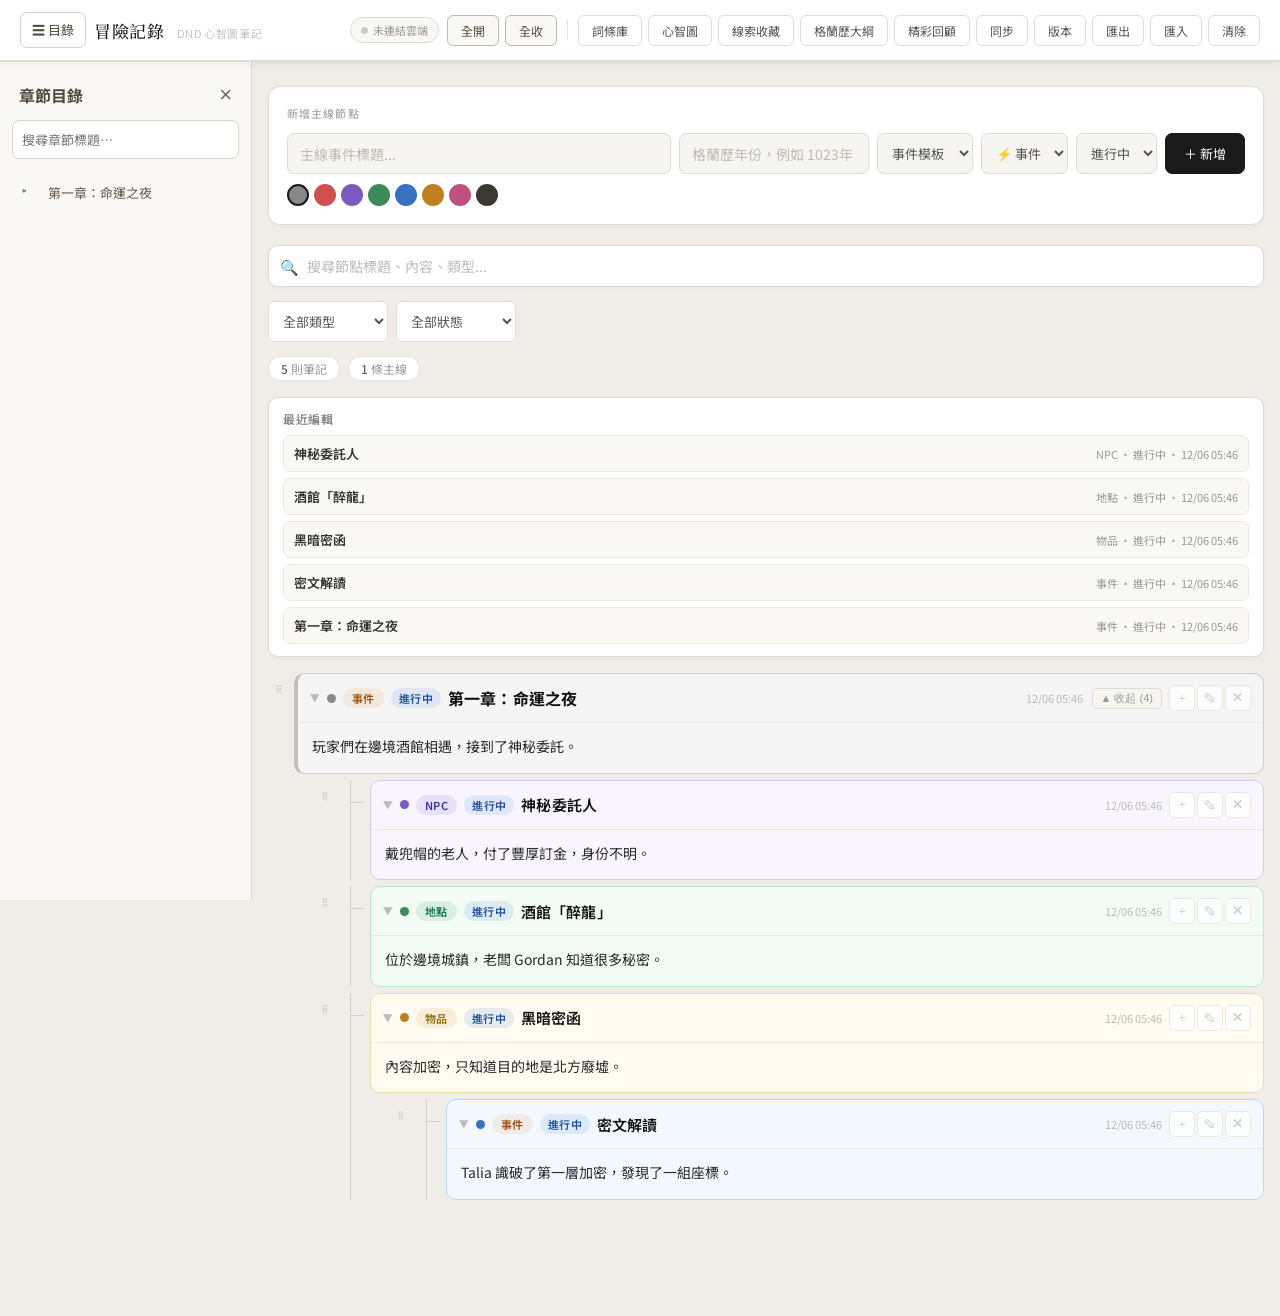
==== commit 51866c00: "Add files via upload" ====
--- a/index.html
+++ b/index.html
@@ -1,2469 +1,2505 @@
-<!DOCTYPE html>
-<html lang="zh-TW">
-<head>
-<meta charset="UTF-8">
-<meta name="viewport" content="width=device-width, initial-scale=1.0">
-<title>冒險記錄</title>
-<link href="https://fonts.googleapis.com/css2?family=Noto+Serif+TC:wght@300;400;500;700&family=Noto+Sans+TC:wght@300;400;500;700&display=swap" rel="stylesheet">
-<style>
-*{box-sizing:border-box;margin:0;padding:0}
-body{font-family:'Noto Sans TC',sans-serif;background:#f0ede8;color:#1a1a1a;min-height:100vh}
-
-/* ── Header ── */
-header{
-  background:#fff;border-bottom:2px solid #e0dbd2;
-  padding:12px 20px;display:flex;align-items:center;gap:8px;
-  position:sticky;top:0;z-index:100;box-shadow:0 2px 8px rgba(0,0,0,.06);
-}
-.logo{font-family:'Noto Serif TC',serif;font-size:17px;font-weight:500;color:#1a1a1a;flex:1;letter-spacing:.04em}
-.logo em{font-style:normal;color:#aaa;font-family:'Noto Sans TC',sans-serif;font-size:11px;font-weight:300;margin-left:8px}
-.header-divider{width:1px;height:20px;background:#e8e3dc;margin:0 4px}
-.hbtn{padding:6px 13px;font-size:12px;border:1px solid #ddd;border-radius:6px;background:#fff;color:#555;cursor:pointer;transition:all .15s;font-family:'Noto Sans TC',sans-serif;white-space:nowrap}
-.hbtn:hover{border-color:#bbb;color:#222;background:#fafafa}
-.hbtn.red:hover{border-color:#e0a0a0;color:#c04040;background:#fff5f5}
-.hbtn.accent{border-color:#c0b8a8;color:#5a5040;background:#faf8f4}
-.hbtn.accent:hover{border-color:#a09080;background:#f5f0e8}
-
-/* ── Mobile hamburger menu ── */
-.header-menu-btn{display:none;padding:6px 10px;font-size:16px;border:1px solid #ddd;border-radius:6px;background:#fff;color:#555;cursor:pointer;line-height:1}
-.header-actions{display:flex;align-items:center;gap:6px;flex-wrap:wrap}
-@media(max-width:900px){
-  header{flex-wrap:wrap;padding:10px 12px;gap:6px}
-  .logo{font-size:15px;flex:1}
-  .logo em{display:none}
-  .header-divider{display:none}
-  .header-actions{display:none;width:100%;gap:6px;padding-top:6px;border-top:1px solid #ede8e0;flex-wrap:wrap}
-  .header-actions.open{display:flex}
-  .header-menu-btn{display:block}
-  .sync-status span{display:none}
-  .sync-status{padding:6px 8px}
-  main{padding:16px 0 80px}
-  .add-row{flex-direction:column;padding:0}
-  .add-row .inp,.add-row .sel,.add-row .btn{width:100%}
-  .modal-bg{padding:10px}
-  .modal{max-height:calc(100vh - 20px);max-height:calc(100dvh - 20px);overflow-y:auto;padding:18px}
-  .card-image{max-height:none}
-  .entity-card-img{max-height:none}
-  .card-title{font-size:14px}
-  .root-card .card-title{font-size:15px}
-  .stats-bar{flex-wrap:wrap;gap:5px}
-  .filter-row .sel{width:100%;flex:1}
-  .recent-item{align-items:flex-start;flex-direction:column}
-  .node-row{align-items:flex-start}
-  .card-date{display:none}
-  .card-meta-line{padding:0 10px 10px 38px}
-  .gran-input{width:100%;min-width:0}
-  .gran-date-pill{max-width:100%}
-  .card-head{gap:6px;padding:10px 10px}
-}
-
-/* ── 雲端狀態指示器 ── */
-.sync-status{
-  display:flex;align-items:center;gap:5px;
-  font-size:11px;padding:4px 10px;border-radius:20px;
-  border:1px solid #e0dbd2;background:#faf8f4;
-  color:#999;white-space:nowrap;cursor:default;
-  transition:all .3s;
-}
-.sync-dot{width:7px;height:7px;border-radius:50%;background:#ccc;flex-shrink:0;transition:background .3s}
-.sync-status.ok .sync-dot{background:#4a9a6a}
-.sync-status.ok{color:#3a7a5a;border-color:#b8e0c8;background:#f3fbf5}
-.sync-status.saving .sync-dot{background:#e0a040;animation:pulse .8s infinite}
-.sync-status.saving{color:#a07020;border-color:#e8d4a0;background:#fffbf0}
-.sync-status.err .sync-dot{background:#d05050}
-.sync-status.err{color:#a03030;border-color:#f0c0c0;background:#fff5f5}
-.sync-status.no-url{cursor:pointer}
-.sync-status.no-url:hover{border-color:#a09080;background:#f0ece4}
-@keyframes pulse{0%,100%{opacity:1}50%{opacity:.4}}
-
-main{width:100%;max-width:1440px;margin:0 auto;padding:24px 0 100px}
-
-/* ── Add box ── */
-.add-box{background:#fff;border:1px solid #e0dbd2;border-radius:12px;padding:18px;margin:0 16px 20px;box-shadow:0 1px 4px rgba(0,0,0,.04)}
-.add-box-title{font-size:11px;font-weight:500;color:#aaa;letter-spacing:.1em;text-transform:uppercase;margin-bottom:12px}
-.add-row{display:flex;gap:8px;flex-wrap:wrap}
-.inp{background:#f7f5f2;border:1px solid #e0dbd4;border-radius:7px;color:#1a1a1a;font-family:'Noto Sans TC',sans-serif;font-size:14px;padding:9px 12px;outline:none;transition:border .15s,background .15s}
-.inp:focus{border-color:#a09070;background:#fff}
-.inp::placeholder{color:#c0bbb0}
-.sel{background:#f7f5f2;border:1px solid #e0dbd4;border-radius:7px;color:#555;font-family:'Noto Sans TC',sans-serif;font-size:13px;padding:9px 10px;outline:none;cursor:pointer}
-.sel:focus{border-color:#a09070}
-.swatches{display:flex;gap:5px;flex-wrap:wrap;margin:10px 0 0}
-.swatch{width:22px;height:22px;border-radius:50%;cursor:pointer;border:2px solid transparent;transition:transform .15s,border-color .15s;flex-shrink:0}
-.swatch:hover{transform:scale(1.15)}
-.swatch.on{border-color:#1a1a1a !important}
-.btn{padding:8px 18px;font-size:13px;font-family:'Noto Sans TC',sans-serif;border:1px solid #ddd;border-radius:7px;background:#fff;color:#333;cursor:pointer;transition:all .15s;white-space:nowrap}
-.btn:hover{background:#f5f5f5;border-color:#ccc}
-.btn.pri{background:#1a1a1a;color:#fff;border-color:#1a1a1a}
-.btn.pri:hover{background:#333}
-.btn.sm{padding:5px 12px;font-size:12px}
-.btn.ghost{background:transparent;color:#888;border-color:#e5e5e5}
-.btn.ghost:hover{color:#333;border-color:#ccc;background:#fafafa}
-
-/* ── Stats bar ── */
-.stats-bar{display:flex;align-items:center;gap:8px;margin-bottom:16px;padding:0 16px}
-.stat-item{font-size:12px;color:#999;background:#fff;border:1px solid #e8e3dc;border-radius:20px;padding:3px 12px}
-.stat-item strong{color:#666;font-weight:500}
-.filter-row{display:flex;gap:8px;align-items:center;margin:0 16px 14px;flex-wrap:wrap}
-.filter-row .sel{width:auto;min-width:120px;background:#fff}
-.recent-panel{margin:0 16px 16px;background:#fff;border:1px solid #e0dbd2;border-radius:10px;padding:12px 14px;box-shadow:0 1px 4px rgba(0,0,0,.04)}
-.recent-head{display:flex;align-items:center;gap:8px;margin-bottom:8px;color:#888;font-size:12px;font-weight:600;letter-spacing:.06em}
-.recent-list{display:flex;flex-direction:column;gap:6px}
-.recent-item{display:flex;align-items:center;gap:8px;width:100%;border:1px solid #eee8df;background:#faf8f4;border-radius:7px;padding:8px 10px;text-align:left;cursor:pointer;font-family:'Noto Sans TC',sans-serif;color:#333}
-.recent-item:hover{background:#f5f0e8;border-color:#d8cfc2}
-.recent-title{font-size:13px;font-weight:600;flex:1;min-width:0;overflow:hidden;text-overflow:ellipsis;white-space:nowrap}
-.recent-meta{font-size:11px;color:#999;white-space:nowrap}
-.status-pill{font-size:11px;font-weight:600;padding:2px 8px;border-radius:20px;letter-spacing:.03em;flex-shrink:0}
-.backup-list{display:flex;flex-direction:column;gap:8px;max-height:320px;overflow:auto;margin:12px 0}
-.backup-item{display:flex;gap:8px;align-items:center;border:1px solid #eee8df;border-radius:8px;padding:10px;background:#faf8f4}
-.backup-info{flex:1;min-width:0}
-.backup-title{font-size:13px;font-weight:600;color:#333;margin-bottom:3px}
-.backup-meta{font-size:11px;color:#999}
-.hint-text{font-size:11px;color:#9a8f82;line-height:1.5;margin-top:4px}
-.image-width-control{display:flex;align-items:center;gap:10px;margin-top:7px}
-.image-width-control input[type=range]{flex:1;min-width:100px;accent-color:#7a6a50}
-.image-width-control output{width:44px;text-align:right;color:#6f6252;font-size:12px;font-weight:700}
-
-/* ── Tree ── */
-.tree-scroll{overflow-x:auto;overflow-y:visible;-webkit-overflow-scrolling:touch;padding:0 16px 16px;cursor:default}
-.tree-scroll::-webkit-scrollbar{height:4px}
-.tree-scroll::-webkit-scrollbar-track{background:transparent}
-.tree-scroll::-webkit-scrollbar-thumb{background:#d8d0c5;border-radius:2px}
-.tree{display:flex;flex-direction:column;gap:10px;min-width:320px;width:max-content;max-width:none;margin:0 auto}
-.node-wrap{position:relative}
-.node-row{display:flex;align-items:flex-start;gap:6px}
-.conn{width:24px;flex-shrink:0;position:relative;align-self:stretch;padding-top:22px}
-.conn::before{content:'';position:absolute;left:10px;top:0;bottom:0;width:1px;background:#d8d0c5}
-.conn::after{content:'';position:absolute;left:10px;top:22px;width:14px;height:1px;background:#d8d0c5}
-.node-main{flex:1;min-width:420px;width:clamp(520px,calc(100vw - 220px),1050px);max-width:1050px}
-
-/* ── Card ── */
-.card{background:#fff;border:1px solid #e0dbd2;border-radius:10px;overflow:hidden;transition:border-color .2s,box-shadow .2s}
-.card:hover{border-color:#c8c0b0;box-shadow:0 2px 8px rgba(0,0,0,.06)}
-.card.root-card{border-width:1px}
-.card.root-card::before{display:none}
-.card-head{display:flex;align-items:center;gap:7px;padding:11px 12px;cursor:pointer;user-select:none;min-width:0}
-.chevron{font-size:10px;color:#bbb;flex-shrink:0;transition:transform .25s;line-height:1}
-.chevron.open{transform:rotate(90deg)}
-.color-dot{width:9px;height:9px;border-radius:50%;flex-shrink:0}
-.tag-pill{font-size:11px;font-weight:600;padding:2px 9px;border-radius:20px;letter-spacing:.04em;flex-shrink:0}
-.card-title{font-size:15px;font-weight:600;flex:1;min-width:0;line-height:1.4;word-break:break-word;color:#111;letter-spacing:.01em}
-.card-date{font-size:11px;color:#bbb;flex-shrink:0}
-.gran-input{flex:0 1 190px;min-width:160px}
-.card-meta-line{display:flex;align-items:center;gap:6px;padding:0 14px 10px 43px;margin-top:-2px}
-.gran-date-pill{display:inline-flex;align-items:center;gap:6px;max-width:260px;border:1px solid #d8c8a8;background:#fffaf0;color:#6a4a14;border-radius:999px;padding:2px 9px;font-size:11px;font-weight:600;white-space:nowrap}
-.gran-date-pill span{color:#a07628}
-.gran-date-pill strong{min-width:0;overflow:hidden;text-overflow:ellipsis;font-weight:600;color:#4a3820}
-.root-card .card-title{font-size:16px;font-weight:700}
-.tree-toggle{font-size:11px;padding:2px 8px;border-radius:5px;border:1px solid #e0dbd2;background:#f7f5f0;color:#999;cursor:pointer;transition:all .15s;white-space:nowrap;margin-left:2px;flex-shrink:0}
-.tree-toggle:hover{border-color:#c0b8a8;color:#666;background:#f0ece4}
-.tree-toggle.collapsed{color:#7a6a50;border-color:#c8bca8;background:#faf5ec}
-.card-body{border-top:1px solid #ede8e0;padding:10px 14px 13px;display:none}
-.card-body.open{display:block}
-.card-image-wrap{margin-bottom:10px}
-.card-image-link{display:block;width:fit-content;max-width:100%;margin:0 auto;border:1px solid #e0dbd2;border-radius:10px;overflow:hidden;background:transparent;text-decoration:none}
-.card-image{display:block;width:100%;height:auto;max-width:100%;max-height:none;object-fit:contain;background:transparent}
-.image-fallback{display:none;align-items:center;width:max-content;max-width:100%;border:1px solid #d8c8a8;background:#fffaf0;color:#68460e;border-radius:7px;padding:7px 10px;font-size:12px;text-decoration:none}
-.card-image-wrap.image-error .card-image-link{display:none}
-.card-image-wrap.image-error .image-fallback{display:inline-flex}
-.card-note{font-size:14px;color:#2a2a2a;line-height:1.9;white-space:pre-wrap;word-break:break-word;font-family:'Noto Sans TC',sans-serif;font-weight:400}
-.card-note strong,.entity-note strong{font-weight:700}
-.mention-link{border:0;border-bottom:1px dotted #6a7f50;background:#f3f8e8;color:#405c24;border-radius:4px;padding:0 4px;font:inherit;cursor:pointer}
-.mention-link:hover{background:#e7f0d5;color:#213610}
-#quick-entity-btn{position:fixed;z-index:180;display:none;padding:7px 11px;border:1px solid #b8c8a0;border-radius:999px;background:#f6faef;color:#405c24;font-size:12px;box-shadow:0 6px 18px rgba(0,0,0,.14);cursor:pointer}
-#quick-entity-btn.show{display:block}
-.entity-card-img{display:block;width:auto;height:auto;max-width:100%;max-height:none;object-fit:contain;border-radius:10px;border:1px solid #e0dbd2;margin:8px auto 12px;background:transparent;cursor:zoom-in}
-.entity-meta{display:flex;align-items:center;gap:8px;margin-bottom:10px}
-.entity-note{font-size:14px;color:#333;line-height:1.8;white-space:pre-wrap;word-break:break-word}
-.edit-form{padding:2px 0 0;display:flex;flex-direction:column;gap:8px}
-.form-label{font-size:11px;color:#aaa;font-weight:500;letter-spacing:.06em;margin-bottom:3px}
-.form-row{display:flex;gap:8px;flex-wrap:wrap}
-.form-group{display:flex;flex-direction:column;flex:1;min-width:110px}
-.edit-form textarea{min-height:80px;resize:vertical;line-height:1.6}
-.rich-note-toolbar{display:flex;align-items:center;gap:5px;margin:0 0 5px}
-.rich-note-tool{width:31px;height:28px;border:1px solid #d8d0c4;border-radius:6px;background:#fff;color:#403a32;font:600 14px 'Noto Sans TC',sans-serif;cursor:pointer}
-.rich-note-tool:hover{border-color:#a09070;background:#faf7f1}
-.rich-note-hint{font-size:11px;color:#aaa;margin-left:3px}
-.form-btns{display:flex;gap:6px}
-.child-form{background:#faf8f4;border:1px solid #e0dbd2;border-radius:10px;padding:13px 14px;margin-top:6px;display:flex;flex-direction:column;gap:8px}
-.children{padding-left:20px;margin-top:6px;display:flex;flex-direction:column;gap:6px}
-.node-actions{display:flex;flex-direction:row;gap:2px;flex-shrink:0;align-items:center;margin-left:auto}
-.act{width:26px;height:26px;border-radius:5px;border:1px solid #ece8e0;background:rgba(255,255,255,.7);color:#ccc;font-size:12px;display:flex;align-items:center;justify-content:center;cursor:pointer;transition:all .15s;flex-shrink:0}
-.act:hover{border-color:#ccc;color:#555;background:#f7f5f0}
-.act.red:hover{border-color:#f0b0b0;color:#c04040;background:#fff5f5}
-.act.add:hover{border-color:#aad4aa;color:#3a8a3a;background:#f3fbf3}
-.empty{text-align:center;padding:56px 20px;color:#ccc;border:1px dashed #e0dbd0;border-radius:12px;background:#faf8f5}
-.empty strong{display:block;font-size:16px;color:#bbb;font-family:'Noto Serif TC',serif;margin-bottom:8px;font-weight:400}
-
-/* ── Modal ── */
-.modal-bg{display:none;position:fixed;inset:0;background:rgba(0,0,0,.35);z-index:200;align-items:center;justify-content:center;padding:20px}
-.modal-bg.open{display:flex}
-.modal{background:#fff;border-radius:14px;padding:24px;width:100%;max-width:400px;border:1px solid #e8e3dc;box-shadow:0 8px 32px rgba(0,0,0,.12)}
-.modal h3{font-family:'Noto Serif TC',serif;font-size:17px;font-weight:400;margin-bottom:10px}
-.modal p{font-size:13px;color:#777;line-height:1.7;margin-bottom:12px}
-.modal-btns{display:flex;gap:8px;justify-content:flex-end}
-.modal code{background:#f5f3ef;border:1px solid #e0dbd2;border-radius:5px;padding:2px 7px;font-size:12px;color:#5a4a30;font-family:monospace}
-.url-input-wrap{display:flex;flex-direction:column;gap:6px;margin-bottom:14px}
-.url-input-wrap input{font-size:12px;padding:8px 10px;border:1px solid #e0dbd2;border-radius:7px;outline:none;font-family:monospace;color:#333}
-.url-input-wrap input:focus{border-color:#a09070}
-.modal ol{padding-left:18px;margin:8px 0 14px;color:#666;font-size:12px;line-height:2}
-.modal ol li{margin-bottom:2px}
-
-/* Subtle animation */
-.children{animation:fadeIn .2s ease}
-@keyframes fadeIn{from{opacity:0;transform:translateY(-4px)}to{opacity:1;transform:translateY(0)}}
-
-/* ── Search bar ── */
-.search-wrap{position:relative;margin:0 16px 14px}
-.search-inp{width:100%;background:#fff;border:1px solid #e0dbd2;border-radius:10px;padding:10px 14px 10px 38px;font-size:14px;font-family:'Noto Sans TC',sans-serif;color:#1a1a1a;outline:none;transition:border .15s,box-shadow .15s;box-shadow:0 1px 4px rgba(0,0,0,.04)}
-.search-inp:focus{border-color:#a09070;box-shadow:0 0 0 3px rgba(160,144,112,.1)}
-.search-inp::placeholder{color:#bbb}
-.search-icon{position:absolute;left:12px;top:50%;transform:translateY(-50%);font-size:15px;color:#ccc;pointer-events:none}
-.search-clear{position:absolute;right:10px;top:50%;transform:translateY(-50%);background:none;border:none;color:#bbb;font-size:16px;cursor:pointer;padding:2px 5px;line-height:1;display:none}
-.search-clear.show{display:block}
-.search-results-info{font-size:12px;color:#999;margin-bottom:8px;padding:0 2px}
-.search-highlight{background:#fff3b8;border-radius:2px;padding:0 1px}
-.node-wrap.search-hidden{display:none}
-
-/* ── Delete confirm modal ── */
-#del-modal .modal{border-top:4px solid #e05050}
-#del-modal .modal h3{color:#c04040}
-
-/* ── Drag and drop ── */
-.node-wrap{position:relative;cursor:default}
-.drag-handle{width:20px;height:32px;display:flex;align-items:center;justify-content:center;color:#ccc;font-size:14px;cursor:grab;flex-shrink:0;user-select:none;touch-action:none;-webkit-user-select:none}
-.drag-handle:hover{color:#888}
-.drag-handle:active{cursor:grabbing}
-#drag-ghost{
-  position:fixed;z-index:9999;pointer-events:none;
-  background:#fff;border:2px solid #7a9a6a;border-radius:10px;
-  padding:8px 14px;font-size:13px;font-family:'Noto Sans TC',sans-serif;
-  color:#333;box-shadow:0 8px 24px rgba(0,0,0,.18);
-  max-width:220px;white-space:nowrap;overflow:hidden;text-overflow:ellipsis;
-  display:none;transform:translate(-10px,-50%);
-}
-.node-wrap.is-dragging > .node-row{opacity:.35}
-.card.drop-into{outline:2px dashed #7a9a6a;outline-offset:2px;background-color:#f3fbf5 !important}
-.node-wrap.drop-before::before{content:'';display:block;height:4px;background:#7a9a6a;border-radius:2px;margin-bottom:3px}
-.node-wrap.drop-after::after{content:'';display:block;height:4px;background:#7a9a6a;border-radius:2px;margin-top:3px}
-.node-wrap.focus-flash > .node-row .card{box-shadow:0 0 0 3px rgba(180,130,40,.24),0 4px 14px rgba(0,0,0,.10)}
-#root-drop-zone{
-  min-height:44px;border:2px dashed #c8c0b0;border-radius:10px;
-  display:none;align-items:center;justify-content:center;
-  color:#aaa;font-size:13px;margin:8px 16px 0;transition:all .2s;cursor:default;
-}
-#root-drop-zone.active{display:flex}
-#root-drop-zone.hover{border-color:#7a9a6a;color:#5a8a5a;background:#f3fbf5}
-/* 手機只作為雲端閱讀器，避免在小螢幕誤改出另一份本機版本。 */
-body.mobile-cloud-reader .add-box,
-body.mobile-cloud-reader .node-actions,
-body.mobile-cloud-reader .drag-handle,
-body.mobile-cloud-reader #quick-entity-btn,
-body.mobile-cloud-reader #entity-edit-btn,
-body.mobile-cloud-reader #entity-save-btn,
-body.mobile-cloud-reader #entity-cancel-edit-btn,
-body.mobile-cloud-reader #entity-sync-btn{display:none!important}
-body.mobile-cloud-reader .node-row{gap:0}
-@media(max-width:900px){
-  main{width:100%;max-width:none;padding:16px 0 80px}
-  .add-box,.stats-bar,.filter-row,.recent-panel{margin-left:10px;margin-right:10px}
-  .tree-scroll{padding:0 8px 16px;overflow-x:hidden}
-  .tree{width:100%;min-width:0;margin:0}
-  .node-wrap,.node-row,.node-main{width:100%;min-width:0;max-width:none}
-  .children{padding-left:8px}
-  .conn{width:12px}
-  .conn::before{left:3px}
-  .conn::after{left:3px;width:9px}
-  .card-note,.entity-note{font-size:16px;line-height:1.85}
-  .card-body{padding:11px 12px 14px}
-  .mention-link{padding:1px 3px}
-}
-</style>
-</head>
-<body>
-
-<header>
-  <div class="logo">冒險記錄 <em>DND 心智圖筆記</em></div>
-  <div class="sync-status no-url" id="sync-status" onclick="openUrlModal()" title="點擊設定雲端連結">
-    <div class="sync-dot"></div>
-    <span id="sync-text">未連結雲端</span>
-  </div>
-  <button class="header-menu-btn" onclick="toggleHeaderMenu()" id="header-menu-btn" title="選單">☰</button>
-  <div class="header-actions" id="header-actions">
-    <button class="hbtn accent" onclick="expandAll()">全開</button>
-    <button class="hbtn accent" onclick="collapseAll()">全收</button>
-    <div class="header-divider"></div>
-    <button class="hbtn" onclick="window.open('./entities.html?v=20260713-cloud-authority-fix','_blank')">詞條庫</button>
-    <button class="hbtn" onclick="window.open('./mindmap.html','_blank')">心智圖</button>
-    <button class="hbtn" onclick="window.open('./timeline.html','_blank')">格蘭歷大綱</button>
-    <button class="hbtn" onclick="window.open('./slides.html','_blank')">精彩回顧</button>
-    <button class="hbtn" onclick="syncNow()">同步</button>
-    <button class="hbtn" onclick="openBackupModal()">版本</button>
-    <button class="hbtn" onclick="exportData()">匯出</button>
-    <button class="hbtn" onclick="document.getElementById('imp').click()">匯入</button>
-    <button class="hbtn red" onclick="document.getElementById('clr-modal').classList.add('open')">清除</button>
-  </div>
-  <input type="file" id="imp" accept=".json" style="display:none" onchange="importData(event)">
-</header>
-
-<main>
-  <div class="add-box">
-    <div class="add-box-title">新增主線節點</div>
-    <div class="add-row">
-      <input class="inp" style="flex:1;min-width:140px" id="root-inp" placeholder="主線事件標題...">
-      <input class="inp gran-input" id="root-gran-date" inputmode="numeric" placeholder="格蘭歷年份，例如 1023年">
-      <select class="sel" id="root-template" onchange="applyRootTemplate()">
-        <option value="event">事件模板</option>
-        <option value="npc">NPC 模板</option>
-        <option value="location">地點模板</option>
-        <option value="item">物品模板</option>
-        <option value="quest">任務模板</option>
-        <option value="clue">線索模板</option>
-        <option value="secret">秘密模板</option>
-      </select>
-      <select class="sel" id="root-tag">
-        <option value="事件">⚡ 事件</option>
-        <option value="NPC">👤 NPC</option>
-        <option value="地點">🗺 地點</option>
-        <option value="物品">📦 物品</option>
-        <option value="任務">📜 任務</option>
-        <option value="組織">🏰 組織</option>
-        <option value="秘密">🔒 秘密</option>
-        <option value="線索">🔎 線索</option>
-      </select>
-      <select class="sel" id="root-status">
-        <option value="進行中">進行中</option>
-        <option value="待處理">待處理</option>
-        <option value="伏筆">伏筆</option>
-        <option value="未揭露">未揭露</option>
-        <option value="已揭露">已揭露</option>
-        <option value="已完成">已完成</option>
-      </select>
-      <button class="btn pri" onclick="addRoot()">＋ 新增</button>
-    </div>
-    <div class="swatches" id="root-sw"></div>
-  </div>
-
-  <!-- 搜尋欄 -->
-  <div class="search-wrap">
-    <span class="search-icon">🔍</span>
-    <input class="search-inp" id="search-inp" placeholder="搜尋節點標題、內容、類型..." oninput="onSearch(this.value)">
-    <button class="search-clear" id="search-clear" onclick="clearSearch()" title="清除搜尋">✕</button>
-  </div>
-  <div class="search-results-info" id="search-info" style="display:none"></div>
-  <div class="filter-row">
-    <select class="sel" id="type-filter" onchange="onFilterChange()">
-      <option value="">全部類型</option>
-      <option value="事件">事件</option>
-      <option value="NPC">NPC</option>
-      <option value="地點">地點</option>
-      <option value="物品">物品</option>
-      <option value="任務">任務</option>
-      <option value="組織">組織</option>
-      <option value="秘密">秘密</option>
-      <option value="線索">線索</option>
-    </select>
-    <select class="sel" id="status-filter" onchange="onFilterChange()">
-      <option value="">全部狀態</option>
-      <option value="進行中">進行中</option>
-      <option value="待處理">待處理</option>
-      <option value="伏筆">伏筆</option>
-      <option value="未揭露">未揭露</option>
-      <option value="已揭露">已揭露</option>
-      <option value="已完成">已完成</option>
-    </select>
-  </div>
-
-  <div class="stats-bar">
-    <span class="stat-item"><strong id="s-count">0</strong> 則筆記</span>
-    <span class="stat-item"><strong id="s-roots">0</strong> 條主線</span>
-    <span class="stat-item" id="s-sync-time" style="display:none">上次同步 <strong id="s-sync-label">—</strong></span>
-  </div>
-  <div class="recent-panel" id="recent-panel" style="display:none">
-    <div class="recent-head">最近編輯</div>
-    <div class="recent-list" id="recent-list"></div>
-  </div>
-
-  <div class="tree-scroll" id="tree-scroll">
-    <div class="tree" id="tree"></div>
-  </div>
-  <div id="root-drop-zone">⬆ 拖曳到這裡，升為主線節點</div>
-</main>
-<div id="drag-ghost"></div>
-<button id="quick-entity-btn" onclick="openQuickEntityModal()">＋ 建立詞條</button>
-
-<!-- 清除確認 Modal -->
-<div class="modal-bg" id="clr-modal">
-  <div class="modal">
-    <h3>清除所有資料？</h3>
-    <p>這將刪除所有節點記錄，無法復原。建議先匯出備份。</p>
-    <div class="modal-btns">
-      <button class="btn ghost" onclick="document.getElementById('clr-modal').classList.remove('open')">取消</button>
-      <button class="btn" style="border-color:#f0b0b0;color:#c04040" onclick="clearAll()">確認清除</button>
-    </div>
-  </div>
-</div>
-
-<!-- 刪除節點確認 Modal -->
-<div class="modal-bg" id="del-modal">
-  <div class="modal">
-    <h3>刪除節點？</h3>
-    <p id="del-modal-msg">確定要刪除此節點及其所有子節點嗎？此操作無法復原。</p>
-    <div class="modal-btns">
-      <button class="btn ghost" onclick="document.getElementById('del-modal').classList.remove('open')">取消</button>
-      <button class="btn" style="border-color:#f0b0b0;color:#c04040;background:#fff5f5" onclick="confirmDelete()">確認刪除</button>
-    </div>
-  </div>
-</div>
-
-<!-- 詞條卡片 Modal -->
-<div class="modal-bg" id="entity-modal">
-  <div class="modal">
-    <h3 id="entity-title">詞條</h3>
-    <div class="entity-meta">
-      <span class="tag-pill" id="entity-tag"></span>
-      <span class="card-date" id="entity-date"></span>
-    </div>
-    <img class="entity-card-img" id="entity-img" alt="" style="display:none">
-    <a class="image-fallback" id="entity-img-fallback" target="_blank" rel="noopener" style="display:none">圖片無法顯示，點此開啟原圖</a>
-    <div class="entity-note" id="entity-note"></div>
-    <div class="edit-form" id="entity-edit-form" style="display:none;margin-top:12px">
-      <div class="form-row">
-        <div class="form-group"><div class="form-label">名稱</div><input class="inp" id="entity-edit-name"></div>
-        <div class="form-group" style="flex:0;min-width:110px"><div class="form-label">類型</div><select class="sel" id="entity-edit-type">
-          <option value="角色">角色</option>
-          <option value="NPC">NPC</option>
-          <option value="城鎮">城鎮</option>
-          <option value="地點">地點</option>
-          <option value="組織">組織</option>
-          <option value="物品">物品</option>
-          <option value="任務">任務</option>
-          <option value="秘密">秘密</option>
-          <option value="線索">線索</option>
-        </select></div>
-      </div>
-      <div class="form-group"><div class="form-label">Google Drive 圖片連結</div><input class="inp" id="entity-edit-img" placeholder="貼上 Google Drive 分享連結或圖片網址"><div class="hint-text">Drive 圖片請設定為「知道連結的任何人可查看」。</div></div>
-      <div class="form-group"><div class="form-label">圖片寬度</div><div class="image-width-control"><input id="entity-edit-img-width" type="range" min="20" max="100" step="1" value="100" oninput="document.getElementById('entity-edit-img-width-out').value=this.value+'%'"><output id="entity-edit-img-width-out">100%</output></div></div>
-      <div class="form-group"><div class="form-label">描述內容</div><div class="rich-note-toolbar"><button type="button" class="rich-note-tool" onclick="formatNoteSelection('entity-edit-note','bold')" title="粗體"><strong>B</strong></button><button type="button" class="rich-note-tool" onclick="formatNoteSelection('entity-edit-note','underline')" title="底線"><u>U</u></button><span class="rich-note-hint">先選取文字，再套用格式</span></div><textarea class="inp" id="entity-edit-note" placeholder="外觀、立場、關係、劇情描述..."></textarea></div>
-    </div>
-    <div class="modal-btns" style="margin-top:16px">
-      <button class="btn ghost" onclick="document.getElementById('entity-modal').classList.remove('open')">關閉</button>
-      <button class="btn" id="entity-sync-btn" style="display:none">同步詞條庫</button>
-      <button class="btn pri" id="entity-edit-btn">編輯</button>
-      <button class="btn ghost" id="entity-cancel-edit-btn" style="display:none">取消編輯</button>
-      <button class="btn pri" id="entity-save-btn" style="display:none">儲存</button>
-    </div>
-  </div>
-</div>
-
-<!-- 快速新增詞條 Modal -->
-<div class="modal-bg" id="quick-entity-modal">
-  <div class="modal">
-    <h3>建立詞條卡片</h3>
-    <div class="edit-form">
-      <div class="form-row">
-        <div class="form-group"><div class="form-label">名稱</div><input class="inp" id="qe-name" placeholder="角色、城鎮、組織名稱"></div>
-        <div class="form-group" style="flex:0;min-width:110px"><div class="form-label">類型</div><select class="sel" id="qe-type">
-          <option value="角色">角色</option>
-          <option value="城鎮">城鎮</option>
-          <option value="組織">組織</option>
-          <option value="物品">物品</option>
-          <option value="__custom">自訂</option>
-        </select></div>
-      </div>
-      <div class="form-group" id="qe-custom-wrap" style="display:none"><div class="form-label">自訂類型</div><input class="inp" id="qe-custom-type" placeholder="例如：神祇、派系、怪物"></div>
-      <div class="form-group"><div class="form-label">Google Drive 圖片連結</div><input class="inp" id="qe-img" placeholder="貼上 Google Drive 分享連結或圖片網址"></div>
-      <div class="form-group"><div class="form-label">圖片寬度</div><div class="image-width-control"><input id="qe-img-width" type="range" min="20" max="100" step="1" value="100" oninput="document.getElementById('qe-img-width-out').value=this.value+'%'"><output id="qe-img-width-out">100%</output></div></div>
-      <div class="form-group"><div class="form-label">小備註</div><div class="rich-note-toolbar"><button type="button" class="rich-note-tool" onclick="formatNoteSelection('qe-note','bold')" title="粗體"><strong>B</strong></button><button type="button" class="rich-note-tool" onclick="formatNoteSelection('qe-note','underline')" title="底線"><u>U</u></button><span class="rich-note-hint">先選取文字，再套用格式</span></div><textarea class="inp" id="qe-note" placeholder="外觀、立場、關係、第一次登場..."></textarea></div>
-      <div class="modal-btns">
-        <button class="btn ghost" onclick="document.getElementById('quick-entity-modal').classList.remove('open')">取消</button>
-        <button class="btn" onclick="saveQuickEntitiesFromSelection()">批量建立</button>
-        <button class="btn pri" onclick="saveQuickEntity()">儲存詞條</button>
-      </div>
-    </div>
-  </div>
-</div>
-
-<!-- 版本還原 Modal -->
-<div class="modal-bg" id="backup-modal">
-  <div class="modal">
-    <h3>版本歷史</h3>
-    <p>系統會在刪除、匯入、快速建立詞條與還原前保留本機版本。</p>
-    <div class="backup-list" id="backup-list"></div>
-    <div class="modal-btns">
-      <button class="btn ghost" onclick="document.getElementById('backup-modal').classList.remove('open')">關閉</button>
-      <button class="btn" onclick="makeBackup('手動建立版本');openBackupModal()">建立版本</button>
-    </div>
-  </div>
-</div>
-
-<!-- 設定雲端 URL Modal -->
-<div class="modal-bg" id="url-modal">
-  <div class="modal">
-    <h3>☁️ 設定 Google Sheets 雲端</h3>
-    <p>請先完成以下步驟：</p>
-    <ol>
-      <li>開啟 <strong>Google Apps Script</strong>（script.google.com）</li>
-      <li>建立新專案，貼上 <code>google-apps-script/Code.gs.example</code> 的內容</li>
-      <li>點選上方「部署 &gt; 新增部署」</li>
-      <li>類型選「<strong>網頁應用程式</strong>」</li>
-      <li>執行身分：「<strong>我</strong>」，存取權：「<strong>所有人</strong>」</li>
-      <li>複製部署後的 <strong>Web 應用程式網址</strong>，貼到下方</li>
-    </ol>
-    <div class="url-input-wrap">
-      <label style="font-size:11px;color:#aaa;font-weight:500;letter-spacing:.06em">Web 應用程式網址</label>
-      <input type="url" id="gs-url-inp" placeholder="https://script.google.com/macros/s/...">
-    </div>
-    <div class="modal-btns">
-      <button class="btn ghost" onclick="document.getElementById('url-modal').classList.remove('open')">取消</button>
-      <button class="btn" style="border-color:#b0c8e0;color:#2050a0;background:#f3f8ff" onclick="clearGsUrl()">清除連結</button>
-      <button class="btn pri" onclick="saveGsUrl()">儲存並連線</button>
-    </div>
-  </div>
-</div>
-
-<script>
-// ─────────────────────────────────────────────
-//  資料結構
-// ─────────────────────────────────────────────
-const PALETTE=[
-  {name:'石板灰', bg:'#f5f5f5', border:'#d0d0d0', dot:'#888', accent:'#c0c0c0'},
-  {name:'珊瑚紅', bg:'#fff5f5', border:'#f5c0c0', dot:'#d05050', accent:'#e08080'},
-  {name:'薰衣紫', bg:'#f8f5ff', border:'#d8c8f8', dot:'#7a5abf', accent:'#b090e0'},
-  {name:'蒼翠綠', bg:'#f3fbf5', border:'#b8e8c4', dot:'#3a8a5a', accent:'#70c090'},
-  {name:'天空藍', bg:'#f3f8ff', border:'#b8d8f8', dot:'#3a70c0', accent:'#70a0e0'},
-  {name:'琥珀黃', bg:'#fffbf0', border:'#f0dca8', dot:'#c08020', accent:'#e0b050'},
-  {name:'玫瑰粉', bg:'#fff5f8', border:'#f5c8d8', dot:'#c05080', accent:'#e090b0'},
-  {name:'墨色',   bg:'#f5f5f3', border:'#c8c5be', dot:'#3a3830', accent:'#808070'},
-];
-
-const TAG_STYLE={
-  '事件':{bg:'rgba(220,140,60,.12)',  color:'#a05010'},
-  'NPC' :{bg:'rgba(100,80,200,.12)',  color:'#4030a0'},
-  '角色':{bg:'rgba(100,80,200,.12)',  color:'#4030a0'},
-  '地點':{bg:'rgba(40,140,100,.12)',  color:'#1a7858'},
-  '城鎮':{bg:'rgba(40,140,100,.12)',  color:'#1a7858'},
-  '物品':{bg:'rgba(180,140,30,.12)',  color:'#907010'},
-  '任務':{bg:'rgba(50,120,220,.12)',  color:'#2050a0'},
-  '組織':{bg:'rgba(120,70,35,.12)',   color:'#704018'},
-  '秘密':{bg:'rgba(150,60,150,.12)',  color:'#7a2a7a'},
-  '線索':{bg:'rgba(20,160,180,.12)',  color:'#0a7a90'},
-};
-
-const NODE_STATUSES=['進行中','待處理','伏筆','未揭露','已揭露','已完成'];
-const STATUS_STYLE={
-  '進行中':{bg:'rgba(50,120,220,.12)',color:'#2050a0'},
-  '待處理':{bg:'rgba(220,140,60,.14)',color:'#a05010'},
-  '伏筆':{bg:'rgba(150,60,150,.12)',color:'#7a2a7a'},
-  '未揭露':{bg:'rgba(80,80,80,.12)',color:'#555'},
-  '已揭露':{bg:'rgba(40,140,100,.12)',color:'#1a7858'},
-  '已完成':{bg:'rgba(70,150,90,.16)',color:'#2d7040'},
-};
-const NODE_TEMPLATES={
-  event:{label:'事件',tag:'事件',status:'進行中',note:'場景：\n參與者：\n發生了什麼：\n結果：\n下一步：'},
-  npc:{label:'NPC',tag:'NPC',status:'未揭露',note:'外觀：\n個性：\n立場：\n知道的秘密：\n與玩家關係：'},
-  location:{label:'地點',tag:'地點',status:'進行中',note:'位置：\n氛圍：\n重要人物：\n可探索線索：\n危險：'},
-  item:{label:'物品',tag:'物品',status:'未揭露',note:'外觀：\n來源：\n效果：\n目前持有人：\n隱藏資訊：'},
-  quest:{label:'任務',tag:'任務',status:'待處理',note:'目標：\n委託人：\n阻礙：\n獎勵：\n完成條件：'},
-  clue:{label:'線索',tag:'線索',status:'伏筆',note:'線索內容：\n指向：\n誰知道：\n何時揭露：'},
-  secret:{label:'秘密',tag:'秘密',status:'未揭露',note:'真相：\n相關人物：\n揭露條件：\n揭露後影響：'}
-};
-const APP_VERSION=4;
-const APP_KEY='adventure-notes-v1';
-const LEGACY_APP_KEY='dnd-v3';
-const ENTITIES_KEY='adventure-notes-entities-v1';
-const LEGACY_ENTITIES_KEY='dnd-entities';
-const BACKUP_PREFIX='adventure-notes-backup-';
-const LEGACY_BACKUP_PREFIX='dnd-backup-';
-const DIRTY_KEY='adventure-notes-dirty';
-const GS_URL_KEY = 'adventure-notes-gs-url';
-const LEGACY_GS_URL_KEY = 'dnd-gs-url';
-
-let nodes={},rootIds=[],nextId=1,editingId=null,addingChildOf=null,entities=[],slides=[];
-let selectedEntityText='';
-let selectedEntitySourceText='';
-let activeEntityKey='';
-let dataUpdatedAt='';
-let typeFilter='',statusFilter='';
-const MOBILE_CLOUD_READER=window.matchMedia('(pointer: coarse)').matches&&window.matchMedia('(max-width: 900px)').matches;
-
-// ─────────────────────────────────────────────
-//  雲端同步（Google Apps Script）
-// ─────────────────────────────────────────────
-let gsUrl = localStorage.getItem(GS_URL_KEY) || localStorage.getItem(LEGACY_GS_URL_KEY) || '';
-if(gsUrl && !localStorage.getItem(GS_URL_KEY))localStorage.setItem(GS_URL_KEY,gsUrl);
-let syncTimer = null;
-let lastSyncTime = null;
-
-function nowIso(){return new Date().toISOString();}
-function touchData(){
-  dataUpdatedAt=nowIso();
-  localStorage.setItem(APP_KEY+'-updatedAt',dataUpdatedAt);
-}
-function markDirty(){localStorage.setItem(DIRTY_KEY,'1');}
-function clearDirty(){localStorage.removeItem(DIRTY_KEY);}
-function hasUnsyncedChanges(){return localStorage.getItem(DIRTY_KEY)==='1';}
-function extractDriveFileId(url){
-  const raw=(url||'').trim();
-  if(!raw)return '';
-  const patterns=[
-    /lh3\.googleusercontent\.com\/d\/([^/=?#]+)/,
-    /drive\.google\.com\/file\/d\/([^/?#]+)/,
-    /drive\.google\.com\/open\?id=([^&#]+)/,
-    /drive\.google\.com\/uc\?id=([^&#]+)/,
-    /[?&]id=([^&#]+)/
-  ];
-  for(const p of patterns){
-    const m=raw.match(p);
-    if(m&&m[1])return decodeURIComponent(m[1]);
-  }
-  return '';
-}
-function normalizeImageUrl(url){
-  return imageUrlCandidates(url)[0]||'';
-}
-function imageUrlCandidates(url){
-  const raw=(url||'').trim();
-  if(!raw)return [];
-  const id=extractDriveFileId(raw);
-  const urls=[];
-  if(id){
-    const enc=encodeURIComponent(id);
-    urls.push(`https://lh3.googleusercontent.com/d/${enc}=w1200`);
-    urls.push(`https://drive.google.com/thumbnail?id=${enc}&sz=w1200`);
-    urls.push(`https://drive.google.com/uc?export=view&id=${enc}`);
-  }
-  urls.push(raw);
-  return [...new Set(urls)];
-}
-function setImageWithFallback(img,url,onFail){
-  const urls=imageUrlCandidates(url);
-  if(!img||!urls.length){onFail&&onFail();return;}
-  let index=0;
-  img.onerror=()=>{
-    index++;
-    if(index<urls.length){
-      img.src=urls[index];
-      return;
-    }
-    img.onerror=null;
-    onFail&&onFail();
+<!DOCTYPE html>
+<html lang="zh-TW">
+<head>
+<meta charset="UTF-8">
+<meta name="viewport" content="width=device-width, initial-scale=1.0">
+<title>冒險記錄</title>
+<link href="https://fonts.googleapis.com/css2?family=Noto+Serif+TC:wght@300;400;500;700&family=Noto+Sans+TC:wght@300;400;500;700&display=swap" rel="stylesheet">
+<style>
+*{box-sizing:border-box;margin:0;padding:0}
+body{font-family:'Noto Sans TC',sans-serif;background:#f0ede8;color:#1a1a1a;min-height:100vh}
+
+/* ── Header ── */
+header{
+  background:#fff;border-bottom:2px solid #e0dbd2;
+  padding:12px 20px;display:flex;align-items:center;gap:8px;
+  position:sticky;top:0;z-index:100;box-shadow:0 2px 8px rgba(0,0,0,.06);
+}
+.logo{font-family:'Noto Serif TC',serif;font-size:17px;font-weight:500;color:#1a1a1a;flex:1;letter-spacing:.04em}
+.logo em{font-style:normal;color:#aaa;font-family:'Noto Sans TC',sans-serif;font-size:11px;font-weight:300;margin-left:8px}
+.header-divider{width:1px;height:20px;background:#e8e3dc;margin:0 4px}
+.hbtn{padding:6px 13px;font-size:12px;border:1px solid #ddd;border-radius:6px;background:#fff;color:#555;cursor:pointer;transition:all .15s;font-family:'Noto Sans TC',sans-serif;white-space:nowrap}
+.hbtn:hover{border-color:#bbb;color:#222;background:#fafafa}
+.hbtn.red:hover{border-color:#e0a0a0;color:#c04040;background:#fff5f5}
+.hbtn.accent{border-color:#c0b8a8;color:#5a5040;background:#faf8f4}
+.hbtn.accent:hover{border-color:#a09080;background:#f5f0e8}
+
+/* ── Mobile hamburger menu ── */
+.header-menu-btn{display:none;padding:6px 10px;font-size:16px;border:1px solid #ddd;border-radius:6px;background:#fff;color:#555;cursor:pointer;line-height:1}
+.header-actions{display:flex;align-items:center;gap:6px;flex-wrap:wrap}
+@media(max-width:900px){
+  header{flex-wrap:wrap;padding:10px 12px;gap:6px}
+  .logo{font-size:15px;flex:1}
+  .logo em{display:none}
+  .header-divider{display:none}
+  .header-actions{display:none;width:100%;gap:6px;padding-top:6px;border-top:1px solid #ede8e0;flex-wrap:wrap}
+  .header-actions.open{display:flex}
+  .header-menu-btn{display:block}
+  .sync-status span{display:none}
+  .sync-status{padding:6px 8px}
+  main{padding:16px 0 80px}
+  .add-row{flex-direction:column;padding:0}
+  .add-row .inp,.add-row .sel,.add-row .btn{width:100%}
+  .modal-bg{padding:10px}
+  .modal{max-height:calc(100vh - 20px);max-height:calc(100dvh - 20px);overflow-y:auto;padding:18px}
+  .card-image{max-height:none}
+  .entity-card-img{max-height:none}
+  .card-title{font-size:14px}
+  .root-card .card-title{font-size:15px}
+  .stats-bar{flex-wrap:wrap;gap:5px}
+  .filter-row .sel{width:100%;flex:1}
+  .recent-item{align-items:flex-start;flex-direction:column}
+  .node-row{align-items:flex-start}
+  .card-date{display:none}
+  .card-meta-line{padding:0 10px 10px 38px}
+  .gran-input{width:100%;min-width:0}
+  .gran-date-pill{max-width:100%}
+  .card-head{gap:6px;padding:10px 10px}
+}
+
+/* ── 雲端狀態指示器 ── */
+.sync-status{
+  display:flex;align-items:center;gap:5px;
+  font-size:11px;padding:4px 10px;border-radius:20px;
+  border:1px solid #e0dbd2;background:#faf8f4;
+  color:#999;white-space:nowrap;cursor:default;
+  transition:all .3s;
+}
+.sync-dot{width:7px;height:7px;border-radius:50%;background:#ccc;flex-shrink:0;transition:background .3s}
+.sync-status.ok .sync-dot{background:#4a9a6a}
+.sync-status.ok{color:#3a7a5a;border-color:#b8e0c8;background:#f3fbf5}
+.sync-status.saving .sync-dot{background:#e0a040;animation:pulse .8s infinite}
+.sync-status.saving{color:#a07020;border-color:#e8d4a0;background:#fffbf0}
+.sync-status.err .sync-dot{background:#d05050}
+.sync-status.err{color:#a03030;border-color:#f0c0c0;background:#fff5f5}
+.sync-status.no-url{cursor:pointer}
+.sync-status.no-url:hover{border-color:#a09080;background:#f0ece4}
+@keyframes pulse{0%,100%{opacity:1}50%{opacity:.4}}
+
+main{width:100%;max-width:1440px;margin:0 auto;padding:24px 0 100px}
+
+/* ── Add box ── */
+.add-box{background:#fff;border:1px solid #e0dbd2;border-radius:12px;padding:18px;margin:0 16px 20px;box-shadow:0 1px 4px rgba(0,0,0,.04)}
+.add-box-title{font-size:11px;font-weight:500;color:#aaa;letter-spacing:.1em;text-transform:uppercase;margin-bottom:12px}
+.add-row{display:flex;gap:8px;flex-wrap:wrap}
+.inp{background:#f7f5f2;border:1px solid #e0dbd4;border-radius:7px;color:#1a1a1a;font-family:'Noto Sans TC',sans-serif;font-size:14px;padding:9px 12px;outline:none;transition:border .15s,background .15s}
+.inp:focus{border-color:#a09070;background:#fff}
+.inp::placeholder{color:#c0bbb0}
+.sel{background:#f7f5f2;border:1px solid #e0dbd4;border-radius:7px;color:#555;font-family:'Noto Sans TC',sans-serif;font-size:13px;padding:9px 10px;outline:none;cursor:pointer}
+.sel:focus{border-color:#a09070}
+.swatches{display:flex;gap:5px;flex-wrap:wrap;margin:10px 0 0}
+.swatch{width:22px;height:22px;border-radius:50%;cursor:pointer;border:2px solid transparent;transition:transform .15s,border-color .15s;flex-shrink:0}
+.swatch:hover{transform:scale(1.15)}
+.swatch.on{border-color:#1a1a1a !important}
+.btn{padding:8px 18px;font-size:13px;font-family:'Noto Sans TC',sans-serif;border:1px solid #ddd;border-radius:7px;background:#fff;color:#333;cursor:pointer;transition:all .15s;white-space:nowrap}
+.btn:hover{background:#f5f5f5;border-color:#ccc}
+.btn.pri{background:#1a1a1a;color:#fff;border-color:#1a1a1a}
+.btn.pri:hover{background:#333}
+.btn.sm{padding:5px 12px;font-size:12px}
+.btn.ghost{background:transparent;color:#888;border-color:#e5e5e5}
+.btn.ghost:hover{color:#333;border-color:#ccc;background:#fafafa}
+
+/* ── Stats bar ── */
+.stats-bar{display:flex;align-items:center;gap:8px;margin-bottom:16px;padding:0 16px}
+.stat-item{font-size:12px;color:#999;background:#fff;border:1px solid #e8e3dc;border-radius:20px;padding:3px 12px}
+.stat-item strong{color:#666;font-weight:500}
+.filter-row{display:flex;gap:8px;align-items:center;margin:0 16px 14px;flex-wrap:wrap}
+.filter-row .sel{width:auto;min-width:120px;background:#fff}
+.recent-panel{margin:0 16px 16px;background:#fff;border:1px solid #e0dbd2;border-radius:10px;padding:12px 14px;box-shadow:0 1px 4px rgba(0,0,0,.04)}
+.recent-head{display:flex;align-items:center;gap:8px;margin-bottom:8px;color:#888;font-size:12px;font-weight:600;letter-spacing:.06em}
+.recent-list{display:flex;flex-direction:column;gap:6px}
+.recent-item{display:flex;align-items:center;gap:8px;width:100%;border:1px solid #eee8df;background:#faf8f4;border-radius:7px;padding:8px 10px;text-align:left;cursor:pointer;font-family:'Noto Sans TC',sans-serif;color:#333}
+.recent-item:hover{background:#f5f0e8;border-color:#d8cfc2}
+.recent-title{font-size:13px;font-weight:600;flex:1;min-width:0;overflow:hidden;text-overflow:ellipsis;white-space:nowrap}
+.recent-meta{font-size:11px;color:#999;white-space:nowrap}
+.status-pill{font-size:11px;font-weight:600;padding:2px 8px;border-radius:20px;letter-spacing:.03em;flex-shrink:0}
+.backup-list{display:flex;flex-direction:column;gap:8px;max-height:320px;overflow:auto;margin:12px 0}
+.backup-item{display:flex;gap:8px;align-items:center;border:1px solid #eee8df;border-radius:8px;padding:10px;background:#faf8f4}
+.backup-info{flex:1;min-width:0}
+.backup-title{font-size:13px;font-weight:600;color:#333;margin-bottom:3px}
+.backup-meta{font-size:11px;color:#999}
+.hint-text{font-size:11px;color:#9a8f82;line-height:1.5;margin-top:4px}
+.image-width-control{display:flex;align-items:center;gap:10px;margin-top:7px}
+.image-width-control input[type=range]{flex:1;min-width:100px;accent-color:#7a6a50}
+.image-width-control output{width:44px;text-align:right;color:#6f6252;font-size:12px;font-weight:700}
+
+/* ── Tree ── */
+.tree-scroll{overflow-x:auto;overflow-y:visible;-webkit-overflow-scrolling:touch;padding:0 16px 16px;cursor:default}
+.tree-scroll::-webkit-scrollbar{height:4px}
+.tree-scroll::-webkit-scrollbar-track{background:transparent}
+.tree-scroll::-webkit-scrollbar-thumb{background:#d8d0c5;border-radius:2px}
+.tree{display:flex;flex-direction:column;gap:10px;min-width:320px;width:max-content;max-width:none;margin:0 auto}
+.node-wrap{position:relative}
+.node-row{display:flex;align-items:flex-start;gap:6px}
+.conn{width:24px;flex-shrink:0;position:relative;align-self:stretch;padding-top:22px}
+.conn::before{content:'';position:absolute;left:10px;top:0;bottom:0;width:1px;background:#d8d0c5}
+.conn::after{content:'';position:absolute;left:10px;top:22px;width:14px;height:1px;background:#d8d0c5}
+.node-main{flex:1;min-width:420px;width:clamp(520px,calc(100vw - 220px),1050px);max-width:1050px}
+
+/* ── Card ── */
+.card{background:#fff;border:1px solid #e0dbd2;border-radius:10px;overflow:hidden;transition:border-color .2s,box-shadow .2s}
+.card:hover{border-color:#c8c0b0;box-shadow:0 2px 8px rgba(0,0,0,.06)}
+.card.root-card{border-width:1px}
+.card.root-card::before{display:none}
+.card-head{display:flex;align-items:center;gap:7px;padding:11px 12px;cursor:pointer;user-select:none;min-width:0}
+.chevron{font-size:10px;color:#bbb;flex-shrink:0;transition:transform .25s;line-height:1}
+.chevron.open{transform:rotate(90deg)}
+.color-dot{width:9px;height:9px;border-radius:50%;flex-shrink:0}
+.tag-pill{font-size:11px;font-weight:600;padding:2px 9px;border-radius:20px;letter-spacing:.04em;flex-shrink:0}
+.card-title{font-size:15px;font-weight:600;flex:1;min-width:0;line-height:1.4;word-break:break-word;color:#111;letter-spacing:.01em}
+.card-date{font-size:11px;color:#bbb;flex-shrink:0}
+.gran-input{flex:0 1 190px;min-width:160px}
+.card-meta-line{display:flex;align-items:center;gap:6px;padding:0 14px 10px 43px;margin-top:-2px}
+.gran-date-pill{display:inline-flex;align-items:center;gap:6px;max-width:260px;border:1px solid #d8c8a8;background:#fffaf0;color:#6a4a14;border-radius:999px;padding:2px 9px;font-size:11px;font-weight:600;white-space:nowrap}
+.gran-date-pill span{color:#a07628}
+.gran-date-pill strong{min-width:0;overflow:hidden;text-overflow:ellipsis;font-weight:600;color:#4a3820}
+.root-card .card-title{font-size:16px;font-weight:700}
+.tree-toggle{font-size:11px;padding:2px 8px;border-radius:5px;border:1px solid #e0dbd2;background:#f7f5f0;color:#999;cursor:pointer;transition:all .15s;white-space:nowrap;margin-left:2px;flex-shrink:0}
+.tree-toggle:hover{border-color:#c0b8a8;color:#666;background:#f0ece4}
+.tree-toggle.collapsed{color:#7a6a50;border-color:#c8bca8;background:#faf5ec}
+.card-body{border-top:1px solid #ede8e0;padding:10px 14px 13px;display:none}
+.card-body.open{display:block}
+.card-image-wrap{margin-bottom:10px;--note-image-width:560px;--note-image-height:360px}
+.card-image-link{display:block;width:fit-content;max-width:100%;margin:0 auto;border:1px solid #e0dbd2;border-radius:10px;overflow:hidden;background:transparent;text-decoration:none}
+.card-image{display:block;width:100%;height:auto;max-width:100%;max-height:var(--note-image-height);object-fit:contain;background:transparent}
+@media(max-width:900px){.card-image-wrap{--note-image-width:480px;--note-image-height:280px}}
+.image-fallback{display:none;align-items:center;width:max-content;max-width:100%;border:1px solid #d8c8a8;background:#fffaf0;color:#68460e;border-radius:7px;padding:7px 10px;font-size:12px;text-decoration:none}
+.card-image-wrap.image-error .card-image-link{display:none}
+.card-image-wrap.image-error .image-fallback{display:inline-flex}
+.card-note{font-size:14px;color:#2a2a2a;line-height:1.9;white-space:pre-wrap;word-break:break-word;font-family:'Noto Sans TC',sans-serif;font-weight:400}
+.card-note strong,.entity-note strong{font-weight:700}
+.mention-link{border:0;border-bottom:1px dotted #6a7f50;background:#f3f8e8;color:#405c24;border-radius:4px;padding:0 4px;font:inherit;cursor:pointer}
+.mention-link:hover{background:#e7f0d5;color:#213610}
+#quick-entity-btn{position:fixed;z-index:180;display:none;padding:7px 11px;border:1px solid #b8c8a0;border-radius:999px;background:#f6faef;color:#405c24;font-size:12px;box-shadow:0 6px 18px rgba(0,0,0,.14);cursor:pointer}
+#quick-entity-btn.show{display:block}
+.entity-card-img{display:block;width:auto;height:auto;max-width:100%;max-height:none;object-fit:contain;border-radius:10px;border:1px solid #e0dbd2;margin:8px auto 12px;background:transparent;cursor:zoom-in}
+.entity-meta{display:flex;align-items:center;gap:8px;margin-bottom:10px}
+.entity-note{font-size:14px;color:#333;line-height:1.8;white-space:pre-wrap;word-break:break-word}
+.edit-form{padding:2px 0 0;display:flex;flex-direction:column;gap:8px}
+.form-label{font-size:11px;color:#aaa;font-weight:500;letter-spacing:.06em;margin-bottom:3px}
+.form-row{display:flex;gap:8px;flex-wrap:wrap}
+.form-group{display:flex;flex-direction:column;flex:1;min-width:110px}
+.edit-form textarea{min-height:80px;resize:vertical;line-height:1.6}
+.rich-note-toolbar{display:flex;align-items:center;gap:5px;margin:0 0 5px}
+.rich-note-tool{width:31px;height:28px;border:1px solid #d8d0c4;border-radius:6px;background:#fff;color:#403a32;font:600 14px 'Noto Sans TC',sans-serif;cursor:pointer}
+.rich-note-tool:hover{border-color:#a09070;background:#faf7f1}
+.rich-note-hint{font-size:11px;color:#aaa;margin-left:3px}
+.form-btns{display:flex;gap:6px}
+.child-form{background:#faf8f4;border:1px solid #e0dbd2;border-radius:10px;padding:13px 14px;margin-top:6px;display:flex;flex-direction:column;gap:8px}
+.children{padding-left:20px;margin-top:6px;display:flex;flex-direction:column;gap:6px}
+.node-actions{display:flex;flex-direction:row;gap:2px;flex-shrink:0;align-items:center;margin-left:auto}
+.act{width:26px;height:26px;border-radius:5px;border:1px solid #ece8e0;background:rgba(255,255,255,.7);color:#ccc;font-size:12px;display:flex;align-items:center;justify-content:center;cursor:pointer;transition:all .15s;flex-shrink:0}
+.act:hover{border-color:#ccc;color:#555;background:#f7f5f0}
+.act.red:hover{border-color:#f0b0b0;color:#c04040;background:#fff5f5}
+.act.add:hover{border-color:#aad4aa;color:#3a8a3a;background:#f3fbf3}
+.empty{text-align:center;padding:56px 20px;color:#ccc;border:1px dashed #e0dbd0;border-radius:12px;background:#faf8f5}
+.empty strong{display:block;font-size:16px;color:#bbb;font-family:'Noto Serif TC',serif;margin-bottom:8px;font-weight:400}
+
+/* ── Modal ── */
+.modal-bg{display:none;position:fixed;inset:0;background:rgba(0,0,0,.35);z-index:200;align-items:center;justify-content:center;padding:20px}
+.modal-bg.open{display:flex}
+.modal{background:#fff;border-radius:14px;padding:24px;width:100%;max-width:400px;border:1px solid #e8e3dc;box-shadow:0 8px 32px rgba(0,0,0,.12)}
+.modal h3{font-family:'Noto Serif TC',serif;font-size:17px;font-weight:400;margin-bottom:10px}
+.modal p{font-size:13px;color:#777;line-height:1.7;margin-bottom:12px}
+.modal-btns{display:flex;gap:8px;justify-content:flex-end}
+.modal code{background:#f5f3ef;border:1px solid #e0dbd2;border-radius:5px;padding:2px 7px;font-size:12px;color:#5a4a30;font-family:monospace}
+.url-input-wrap{display:flex;flex-direction:column;gap:6px;margin-bottom:14px}
+.url-input-wrap input{font-size:12px;padding:8px 10px;border:1px solid #e0dbd2;border-radius:7px;outline:none;font-family:monospace;color:#333}
+.url-input-wrap input:focus{border-color:#a09070}
+.modal ol{padding-left:18px;margin:8px 0 14px;color:#666;font-size:12px;line-height:2}
+.modal ol li{margin-bottom:2px}
+
+/* Subtle animation */
+.children{animation:fadeIn .2s ease}
+@keyframes fadeIn{from{opacity:0;transform:translateY(-4px)}to{opacity:1;transform:translateY(0)}}
+
+/* ── Search bar ── */
+.search-wrap{position:relative;margin:0 16px 14px}
+.search-inp{width:100%;background:#fff;border:1px solid #e0dbd2;border-radius:10px;padding:10px 14px 10px 38px;font-size:14px;font-family:'Noto Sans TC',sans-serif;color:#1a1a1a;outline:none;transition:border .15s,box-shadow .15s;box-shadow:0 1px 4px rgba(0,0,0,.04)}
+.search-inp:focus{border-color:#a09070;box-shadow:0 0 0 3px rgba(160,144,112,.1)}
+.search-inp::placeholder{color:#bbb}
+.search-icon{position:absolute;left:12px;top:50%;transform:translateY(-50%);font-size:15px;color:#ccc;pointer-events:none}
+.search-clear{position:absolute;right:10px;top:50%;transform:translateY(-50%);background:none;border:none;color:#bbb;font-size:16px;cursor:pointer;padding:2px 5px;line-height:1;display:none}
+.search-clear.show{display:block}
+.search-results-info{font-size:12px;color:#999;margin-bottom:8px;padding:0 2px}
+.search-highlight{background:#fff3b8;border-radius:2px;padding:0 1px}
+.node-wrap.search-hidden{display:none}
+
+/* ── Delete confirm modal ── */
+#del-modal .modal{border-top:4px solid #e05050}
+#del-modal .modal h3{color:#c04040}
+
+/* ── Drag and drop ── */
+.node-wrap{position:relative;cursor:default}
+.drag-handle{width:20px;height:32px;display:flex;align-items:center;justify-content:center;color:#ccc;font-size:14px;cursor:grab;flex-shrink:0;user-select:none;touch-action:none;-webkit-user-select:none}
+.drag-handle:hover{color:#888}
+.drag-handle:active{cursor:grabbing}
+#drag-ghost{
+  position:fixed;z-index:9999;pointer-events:none;
+  background:#fff;border:2px solid #7a9a6a;border-radius:10px;
+  padding:8px 14px;font-size:13px;font-family:'Noto Sans TC',sans-serif;
+  color:#333;box-shadow:0 8px 24px rgba(0,0,0,.18);
+  max-width:220px;white-space:nowrap;overflow:hidden;text-overflow:ellipsis;
+  display:none;transform:translate(-10px,-50%);
+}
+.node-wrap.is-dragging > .node-row{opacity:.35}
+.card.drop-into{outline:2px dashed #7a9a6a;outline-offset:2px;background-color:#f3fbf5 !important}
+.node-wrap.drop-before::before{content:'';display:block;height:4px;background:#7a9a6a;border-radius:2px;margin-bottom:3px}
+.node-wrap.drop-after::after{content:'';display:block;height:4px;background:#7a9a6a;border-radius:2px;margin-top:3px}
+.node-wrap.focus-flash > .node-row .card{box-shadow:0 0 0 3px rgba(180,130,40,.24),0 4px 14px rgba(0,0,0,.10)}
+#root-drop-zone{
+  min-height:44px;border:2px dashed #c8c0b0;border-radius:10px;
+  display:none;align-items:center;justify-content:center;
+  color:#aaa;font-size:13px;margin:8px 16px 0;transition:all .2s;cursor:default;
+}
+#root-drop-zone.active{display:flex}
+#root-drop-zone.hover{border-color:#7a9a6a;color:#5a8a5a;background:#f3fbf5}
+/* 手機只作為雲端閱讀器，避免在小螢幕誤改出另一份本機版本。 */
+body.mobile-cloud-reader .add-box,
+body.mobile-cloud-reader .node-actions,
+body.mobile-cloud-reader .drag-handle,
+body.mobile-cloud-reader #quick-entity-btn,
+body.mobile-cloud-reader #entity-edit-btn,
+body.mobile-cloud-reader #entity-save-btn,
+body.mobile-cloud-reader #entity-cancel-edit-btn,
+body.mobile-cloud-reader #entity-sync-btn{display:none!important}
+body.mobile-cloud-reader .node-row{gap:0}
+@media(max-width:900px){
+  main{width:100%;max-width:none;padding:16px 0 80px}
+  .add-box,.stats-bar,.filter-row,.recent-panel{margin-left:10px;margin-right:10px}
+  .tree-scroll{padding:0 8px 16px;overflow-x:hidden}
+  .tree{width:100%;min-width:0;margin:0}
+  .node-wrap,.node-row,.node-main{width:100%;min-width:0;max-width:none}
+  .children{padding-left:8px}
+  .conn{width:12px}
+  .conn::before{left:3px}
+  .conn::after{left:3px;width:9px}
+  .card-note,.entity-note{font-size:16px;line-height:1.85}
+  .card-body{padding:11px 12px 14px}
+  .mention-link{padding:1px 3px}
+}
+</style>
+<script src="./adventure-shared.js"></script>
+<link rel="stylesheet" href="./chapter-nav.css">
+</head>
+<body>
+
+<header>
+  <div class="logo">冒險記錄 <em>DND 心智圖筆記</em></div>
+  <div class="sync-status no-url" id="sync-status" onclick="openUrlModal()" title="點擊設定雲端連結">
+    <div class="sync-dot"></div>
+    <span id="sync-text">未連結雲端</span>
+  </div>
+  <button class="header-menu-btn" onclick="toggleHeaderMenu()" id="header-menu-btn" title="選單">☰</button>
+  <div class="header-actions" id="header-actions">
+    <button class="hbtn accent" onclick="expandAll()">全開</button>
+    <button class="hbtn accent" onclick="collapseAll()">全收</button>
+    <div class="header-divider"></div>
+    <button class="hbtn" onclick="window.open('./entities.html?v=20260713-cloud-authority-fix','_blank')">詞條庫</button>
+    <button class="hbtn" onclick="window.open('./mindmap.html','_blank')">心智圖</button>
+    <a class="hbtn" style="text-decoration:none" href="./clues.html">線索收藏</a>
+    <button class="hbtn" onclick="window.open('./timeline.html','_blank')">格蘭歷大綱</button>
+    <button class="hbtn" onclick="window.open('./slides.html','_blank')">精彩回顧</button>
+    <button class="hbtn" onclick="syncNow()">同步</button>
+    <button class="hbtn" onclick="openBackupModal()">版本</button>
+    <button class="hbtn" onclick="exportData()">匯出</button>
+    <button class="hbtn" onclick="document.getElementById('imp').click()">匯入</button>
+    <button class="hbtn red" onclick="document.getElementById('clr-modal').classList.add('open')">清除</button>
+  </div>
+  <input type="file" id="imp" accept=".json" style="display:none" onchange="importData(event)">
+</header>
+
+<main>
+  <div class="add-box">
+    <div class="add-box-title">新增主線節點</div>
+    <div class="add-row">
+      <input class="inp" style="flex:1;min-width:140px" id="root-inp" placeholder="主線事件標題...">
+      <input class="inp gran-input" id="root-gran-date" inputmode="numeric" placeholder="格蘭歷年份，例如 1023年">
+      <select class="sel" id="root-template" onchange="applyRootTemplate()">
+        <option value="event">事件模板</option>
+        <option value="npc">NPC 模板</option>
+        <option value="location">地點模板</option>
+        <option value="item">物品模板</option>
+        <option value="quest">任務模板</option>
+        <option value="clue">線索模板</option>
+        <option value="secret">秘密模板</option>
+      </select>
+      <select class="sel" id="root-tag">
+        <option value="事件">⚡ 事件</option>
+        <option value="NPC">👤 NPC</option>
+        <option value="地點">🗺 地點</option>
+        <option value="物品">📦 物品</option>
+        <option value="任務">📜 任務</option>
+        <option value="組織">🏰 組織</option>
+        <option value="秘密">🔒 秘密</option>
+        <option value="線索">🔎 線索</option>
+      </select>
+      <select class="sel" id="root-status">
+        <option value="進行中">進行中</option>
+        <option value="待處理">待處理</option>
+        <option value="伏筆">伏筆</option>
+        <option value="未揭露">未揭露</option>
+        <option value="已揭露">已揭露</option>
+        <option value="已完成">已完成</option>
+      </select>
+      <button class="btn pri" onclick="addRoot()">＋ 新增</button>
+    </div>
+    <div class="swatches" id="root-sw"></div>
+  </div>
+
+  <!-- 搜尋欄 -->
+  <div class="search-wrap">
+    <span class="search-icon">🔍</span>
+    <input class="search-inp" id="search-inp" placeholder="搜尋節點標題、內容、類型..." oninput="onSearch(this.value)">
+    <button class="search-clear" id="search-clear" onclick="clearSearch()" title="清除搜尋">✕</button>
+  </div>
+  <div class="search-results-info" id="search-info" style="display:none"></div>
+  <div class="filter-row">
+    <select class="sel" id="type-filter" onchange="onFilterChange()">
+      <option value="">全部類型</option>
+      <option value="事件">事件</option>
+      <option value="NPC">NPC</option>
+      <option value="地點">地點</option>
+      <option value="物品">物品</option>
+      <option value="任務">任務</option>
+      <option value="組織">組織</option>
+      <option value="秘密">秘密</option>
+      <option value="線索">線索</option>
+    </select>
+    <select class="sel" id="status-filter" onchange="onFilterChange()">
+      <option value="">全部狀態</option>
+      <option value="進行中">進行中</option>
+      <option value="待處理">待處理</option>
+      <option value="伏筆">伏筆</option>
+      <option value="未揭露">未揭露</option>
+      <option value="已揭露">已揭露</option>
+      <option value="已完成">已完成</option>
+    </select>
+  </div>
+
+  <div class="stats-bar">
+    <span class="stat-item"><strong id="s-count">0</strong> 則筆記</span>
+    <span class="stat-item"><strong id="s-roots">0</strong> 條主線</span>
+    <span class="stat-item" id="s-sync-time" style="display:none">上次同步 <strong id="s-sync-label">—</strong></span>
+  </div>
+  <div class="recent-panel" id="recent-panel" style="display:none">
+    <div class="recent-head">最近編輯</div>
+    <div class="recent-list" id="recent-list"></div>
+  </div>
+
+  <div class="tree-scroll" id="tree-scroll">
+    <div class="tree" id="tree"></div>
+  </div>
+  <div id="root-drop-zone">⬆ 拖曳到這裡，升為主線節點</div>
+</main>
+<div id="drag-ghost"></div>
+<button id="quick-entity-btn" onclick="openQuickEntityModal()">＋ 建立詞條</button>
+
+<!-- 清除確認 Modal -->
+<div class="modal-bg" id="clr-modal">
+  <div class="modal">
+    <h3>清除所有資料？</h3>
+    <p>這將刪除所有節點記錄，無法復原。建議先匯出備份。</p>
+    <div class="modal-btns">
+      <button class="btn ghost" onclick="document.getElementById('clr-modal').classList.remove('open')">取消</button>
+      <button class="btn" style="border-color:#f0b0b0;color:#c04040" onclick="clearAll()">確認清除</button>
+    </div>
+  </div>
+</div>
+
+<!-- 刪除節點確認 Modal -->
+<div class="modal-bg" id="del-modal">
+  <div class="modal">
+    <h3>刪除節點？</h3>
+    <p id="del-modal-msg">確定要刪除此節點及其所有子節點嗎？此操作無法復原。</p>
+    <div class="modal-btns">
+      <button class="btn ghost" onclick="document.getElementById('del-modal').classList.remove('open')">取消</button>
+      <button class="btn" style="border-color:#f0b0b0;color:#c04040;background:#fff5f5" onclick="confirmDelete()">確認刪除</button>
+    </div>
+  </div>
+</div>
+
+<!-- 詞條卡片 Modal -->
+<div class="modal-bg" id="entity-modal">
+  <div class="modal">
+    <h3 id="entity-title">詞條</h3>
+    <div class="entity-meta">
+      <span class="tag-pill" id="entity-tag"></span>
+      <span class="card-date" id="entity-date"></span>
+    </div>
+    <img class="entity-card-img" id="entity-img" alt="" style="display:none">
+    <a class="image-fallback" id="entity-img-fallback" target="_blank" rel="noopener" style="display:none">圖片無法顯示，點此開啟原圖</a>
+    <div class="entity-note" id="entity-note"></div>
+    <div class="edit-form" id="entity-edit-form" style="display:none;margin-top:12px">
+      <div class="form-row">
+        <div class="form-group"><div class="form-label">名稱</div><input class="inp" id="entity-edit-name"></div>
+        <div class="form-group" style="flex:0;min-width:110px"><div class="form-label">類型</div><select class="sel" id="entity-edit-type">
+          <option value="角色">角色</option>
+          <option value="NPC">NPC</option>
+          <option value="城鎮">城鎮</option>
+          <option value="地點">地點</option>
+          <option value="組織">組織</option>
+          <option value="物品">物品</option>
+          <option value="任務">任務</option>
+          <option value="秘密">秘密</option>
+          <option value="線索">線索</option>
+        </select></div>
+      </div>
+      <div class="form-group"><div class="form-label">Google Drive 圖片連結</div><input class="inp" id="entity-edit-img" placeholder="貼上 Google Drive 分享連結或圖片網址"><div class="hint-text">Drive 圖片請設定為「知道連結的任何人可查看」。</div></div>
+      <div class="form-group"><div class="form-label">圖片寬度</div><div class="image-width-control"><input id="entity-edit-img-width" type="range" min="20" max="100" step="1" value="100" oninput="document.getElementById('entity-edit-img-width-out').value=this.value+'%'"><output id="entity-edit-img-width-out">100%</output></div></div>
+      <div class="form-group"><div class="form-label">描述內容</div><div class="rich-note-toolbar"><button type="button" class="rich-note-tool" onclick="formatNoteSelection('entity-edit-note','bold')" title="粗體"><strong>B</strong></button><button type="button" class="rich-note-tool" onclick="formatNoteSelection('entity-edit-note','underline')" title="底線"><u>U</u></button><span class="rich-note-hint">先選取文字，再套用格式</span></div><textarea class="inp" id="entity-edit-note" placeholder="外觀、立場、關係、劇情描述..."></textarea></div>
+    </div>
+    <div class="modal-btns" style="margin-top:16px">
+      <button class="btn ghost" onclick="document.getElementById('entity-modal').classList.remove('open')">關閉</button>
+      <button class="btn" id="entity-sync-btn" style="display:none">同步詞條庫</button>
+      <button class="btn pri" id="entity-edit-btn">編輯</button>
+      <button class="btn ghost" id="entity-cancel-edit-btn" style="display:none">取消編輯</button>
+      <button class="btn pri" id="entity-save-btn" style="display:none">儲存</button>
+    </div>
+  </div>
+</div>
+
+<!-- 快速新增詞條 Modal -->
+<div class="modal-bg" id="quick-entity-modal">
+  <div class="modal">
+    <h3>建立詞條卡片</h3>
+    <div class="edit-form">
+      <div class="form-row">
+        <div class="form-group"><div class="form-label">名稱</div><input class="inp" id="qe-name" placeholder="角色、城鎮、組織名稱"></div>
+        <div class="form-group" style="flex:0;min-width:110px"><div class="form-label">類型</div><select class="sel" id="qe-type">
+          <option value="角色">角色</option>
+          <option value="城鎮">城鎮</option>
+          <option value="組織">組織</option>
+          <option value="物品">物品</option>
+          <option value="__custom">自訂</option>
+        </select></div>
+      </div>
+      <div class="form-group" id="qe-custom-wrap" style="display:none"><div class="form-label">自訂類型</div><input class="inp" id="qe-custom-type" placeholder="例如：神祇、派系、怪物"></div>
+      <div class="form-group"><div class="form-label">Google Drive 圖片連結</div><input class="inp" id="qe-img" placeholder="貼上 Google Drive 分享連結或圖片網址"></div>
+      <div class="form-group"><div class="form-label">圖片寬度</div><div class="image-width-control"><input id="qe-img-width" type="range" min="20" max="100" step="1" value="100" oninput="document.getElementById('qe-img-width-out').value=this.value+'%'"><output id="qe-img-width-out">100%</output></div></div>
+      <div class="form-group"><div class="form-label">小備註</div><div class="rich-note-toolbar"><button type="button" class="rich-note-tool" onclick="formatNoteSelection('qe-note','bold')" title="粗體"><strong>B</strong></button><button type="button" class="rich-note-tool" onclick="formatNoteSelection('qe-note','underline')" title="底線"><u>U</u></button><span class="rich-note-hint">先選取文字，再套用格式</span></div><textarea class="inp" id="qe-note" placeholder="外觀、立場、關係、第一次登場..."></textarea></div>
+      <div class="modal-btns">
+        <button class="btn ghost" onclick="document.getElementById('quick-entity-modal').classList.remove('open')">取消</button>
+        <button class="btn" onclick="saveQuickEntitiesFromSelection()">批量建立</button>
+        <button class="btn pri" onclick="saveQuickEntity()">儲存詞條</button>
+      </div>
+    </div>
+  </div>
+</div>
+
+<!-- 版本還原 Modal -->
+<div class="modal-bg" id="backup-modal">
+  <div class="modal">
+    <h3>版本歷史</h3>
+    <p>系統會在刪除、匯入、快速建立詞條與還原前保留本機版本。</p>
+    <div class="backup-list" id="backup-list"></div>
+    <div class="modal-btns">
+      <button class="btn ghost" onclick="document.getElementById('backup-modal').classList.remove('open')">關閉</button>
+      <button class="btn" onclick="makeBackup('手動建立版本');openBackupModal()">建立版本</button>
+    </div>
+  </div>
+</div>
+
+<!-- 設定雲端 URL Modal -->
+<div class="modal-bg" id="url-modal">
+  <div class="modal">
+    <h3>☁️ 設定 Google Sheets 雲端</h3>
+    <p>請先完成以下步驟：</p>
+    <ol>
+      <li>開啟 <strong>Google Apps Script</strong>（script.google.com）</li>
+      <li>建立新專案，貼上 <code>google-apps-script/Code.gs.example</code> 的內容</li>
+      <li>點選上方「部署 &gt; 新增部署」</li>
+      <li>類型選「<strong>網頁應用程式</strong>」</li>
+      <li>執行身分：「<strong>我</strong>」，存取權：「<strong>所有人</strong>」</li>
+      <li>複製部署後的 <strong>Web 應用程式網址</strong>，貼到下方</li>
+    </ol>
+    <div class="url-input-wrap">
+      <label style="font-size:11px;color:#aaa;font-weight:500;letter-spacing:.06em">Web 應用程式網址</label>
+      <input type="url" id="gs-url-inp" placeholder="https://script.google.com/macros/s/...">
+    </div>
+    <div class="modal-btns">
+      <button class="btn ghost" onclick="document.getElementById('url-modal').classList.remove('open')">取消</button>
+      <button class="btn" style="border-color:#b0c8e0;color:#2050a0;background:#f3f8ff" onclick="clearGsUrl()">清除連結</button>
+      <button class="btn pri" onclick="saveGsUrl()">儲存並連線</button>
+    </div>
+  </div>
+</div>
+
+<script>
+// ─────────────────────────────────────────────
+//  資料結構
+// ─────────────────────────────────────────────
+const PALETTE=[
+  {name:'石板灰', bg:'#f5f5f5', border:'#d0d0d0', dot:'#888', accent:'#c0c0c0'},
+  {name:'珊瑚紅', bg:'#fff5f5', border:'#f5c0c0', dot:'#d05050', accent:'#e08080'},
+  {name:'薰衣紫', bg:'#f8f5ff', border:'#d8c8f8', dot:'#7a5abf', accent:'#b090e0'},
+  {name:'蒼翠綠', bg:'#f3fbf5', border:'#b8e8c4', dot:'#3a8a5a', accent:'#70c090'},
+  {name:'天空藍', bg:'#f3f8ff', border:'#b8d8f8', dot:'#3a70c0', accent:'#70a0e0'},
+  {name:'琥珀黃', bg:'#fffbf0', border:'#f0dca8', dot:'#c08020', accent:'#e0b050'},
+  {name:'玫瑰粉', bg:'#fff5f8', border:'#f5c8d8', dot:'#c05080', accent:'#e090b0'},
+  {name:'墨色',   bg:'#f5f5f3', border:'#c8c5be', dot:'#3a3830', accent:'#808070'},
+];
+
+const TAG_STYLE={
+  '事件':{bg:'rgba(220,140,60,.12)',  color:'#a05010'},
+  'NPC' :{bg:'rgba(100,80,200,.12)',  color:'#4030a0'},
+  '角色':{bg:'rgba(100,80,200,.12)',  color:'#4030a0'},
+  '地點':{bg:'rgba(40,140,100,.12)',  color:'#1a7858'},
+  '城鎮':{bg:'rgba(40,140,100,.12)',  color:'#1a7858'},
+  '物品':{bg:'rgba(180,140,30,.12)',  color:'#907010'},
+  '任務':{bg:'rgba(50,120,220,.12)',  color:'#2050a0'},
+  '組織':{bg:'rgba(120,70,35,.12)',   color:'#704018'},
+  '秘密':{bg:'rgba(150,60,150,.12)',  color:'#7a2a7a'},
+  '線索':{bg:'rgba(20,160,180,.12)',  color:'#0a7a90'},
+};
+
+const NODE_STATUSES=['進行中','待處理','伏筆','未揭露','已揭露','已完成'];
+const STATUS_STYLE={
+  '進行中':{bg:'rgba(50,120,220,.12)',color:'#2050a0'},
+  '待處理':{bg:'rgba(220,140,60,.14)',color:'#a05010'},
+  '伏筆':{bg:'rgba(150,60,150,.12)',color:'#7a2a7a'},
+  '未揭露':{bg:'rgba(80,80,80,.12)',color:'#555'},
+  '已揭露':{bg:'rgba(40,140,100,.12)',color:'#1a7858'},
+  '已完成':{bg:'rgba(70,150,90,.16)',color:'#2d7040'},
+};
+const NODE_TEMPLATES={
+  event:{label:'事件',tag:'事件',status:'進行中',note:'場景：\n參與者：\n發生了什麼：\n結果：\n下一步：'},
+  npc:{label:'NPC',tag:'NPC',status:'未揭露',note:'外觀：\n個性：\n立場：\n知道的秘密：\n與玩家關係：'},
+  location:{label:'地點',tag:'地點',status:'進行中',note:'位置：\n氛圍：\n重要人物：\n可探索線索：\n危險：'},
+  item:{label:'物品',tag:'物品',status:'未揭露',note:'外觀：\n來源：\n效果：\n目前持有人：\n隱藏資訊：'},
+  quest:{label:'任務',tag:'任務',status:'待處理',note:'目標：\n委託人：\n阻礙：\n獎勵：\n完成條件：'},
+  clue:{label:'線索',tag:'線索',status:'伏筆',note:'線索內容：\n指向：\n誰知道：\n何時揭露：'},
+  secret:{label:'秘密',tag:'秘密',status:'未揭露',note:'真相：\n相關人物：\n揭露條件：\n揭露後影響：'}
+};
+const APP_VERSION=5;
+const APP_KEY='adventure-notes-v1';
+const LEGACY_APP_KEY='dnd-v3';
+const ENTITIES_KEY='adventure-notes-entities-v1';
+const LEGACY_ENTITIES_KEY='dnd-entities';
+const BACKUP_PREFIX='adventure-notes-backup-';
+const LEGACY_BACKUP_PREFIX='dnd-backup-';
+const DIRTY_KEY='adventure-notes-dirty';
+const GS_URL_KEY = 'adventure-notes-gs-url';
+const LEGACY_GS_URL_KEY = 'dnd-gs-url';
+
+let nodes={},rootIds=[],nextId=1,editingId=null,addingChildOf=null,entities=[],slides=[],clues=[];
+let selectedEntityText='';
+let selectedEntitySourceText='';
+let activeEntityKey='';
+let dataUpdatedAt='';
+let typeFilter='',statusFilter='';
+const MOBILE_CLOUD_READER=window.matchMedia('(pointer: coarse)').matches&&window.matchMedia('(max-width: 900px)').matches;
+
+// ─────────────────────────────────────────────
+//  雲端同步（Google Apps Script）
+// ─────────────────────────────────────────────
+let gsUrl = localStorage.getItem(GS_URL_KEY) || localStorage.getItem(LEGACY_GS_URL_KEY) || '';
+if(gsUrl && !localStorage.getItem(GS_URL_KEY))localStorage.setItem(GS_URL_KEY,gsUrl);
+let syncTimer = null;
+let lastSyncTime = null;
+
+function nowIso(){return new Date().toISOString();}
+function touchData(){
+  dataUpdatedAt=nowIso();
+  localStorage.setItem(APP_KEY+'-updatedAt',dataUpdatedAt);
+}
+function markDirty(){localStorage.setItem(DIRTY_KEY,'1');}
+function clearDirty(){localStorage.removeItem(DIRTY_KEY);}
+function hasUnsyncedChanges(){return localStorage.getItem(DIRTY_KEY)==='1';}
+function extractDriveFileId(url){
+  const raw=(url||'').trim();
+  if(!raw)return '';
+  const patterns=[
+    /lh3\.googleusercontent\.com\/d\/([^/=?#]+)/,
+    /drive\.google\.com\/file\/d\/([^/?#]+)/,
+    /drive\.google\.com\/open\?id=([^&#]+)/,
+    /drive\.google\.com\/uc\?id=([^&#]+)/,
+    /[?&]id=([^&#]+)/
+  ];
+  for(const p of patterns){
+    const m=raw.match(p);
+    if(m&&m[1])return decodeURIComponent(m[1]);
+  }
+  return '';
+}
+function normalizeImageUrl(url){
+  return imageUrlCandidates(url)[0]||'';
+}
+function imageUrlCandidates(url){
+  const raw=(url||'').trim();
+  if(!raw)return [];
+  const id=extractDriveFileId(raw);
+  const urls=[];
+  if(id){
+    const enc=encodeURIComponent(id);
+    urls.push(`https://lh3.googleusercontent.com/d/${enc}=w1200`);
+    urls.push(`https://drive.google.com/thumbnail?id=${enc}&sz=w1200`);
+    urls.push(`https://drive.google.com/uc?export=view&id=${enc}`);
+  }
+  urls.push(raw);
+  return [...new Set(urls)];
+}
+function setImageWithFallback(img,url,onFail){
+  const urls=imageUrlCandidates(url);
+  if(!img||!urls.length){onFail&&onFail();return;}
+  let index=0;
+  img.onerror=()=>{
+    index++;
+    if(index<urls.length){
+      img.src=urls[index];
+      return;
+    }
+    img.onerror=null;
+    onFail&&onFail();
+  };
+  img.src=urls[index];
+}
+function openableImageUrl(url){
+  const raw=(url||'').trim();
+  const id=extractDriveFileId(raw);
+  return id?`https://drive.google.com/file/d/${encodeURIComponent(id)}/view?usp=sharing`:raw;
+}
+function openImage(url){
+  const target=openableImageUrl(url);
+  if(target)window.open(target,'_blank','noopener');
+}
+function formatDateTime(value){
+  if(!value)return '';
+  const d=new Date(value);
+  if(Number.isNaN(d.getTime()))return value;
+  const mo=(d.getMonth()+1).toString().padStart(2,'0');
+  const da=d.getDate().toString().padStart(2,'0');
+  const h=d.getHours().toString().padStart(2,'0');
+  const m=d.getMinutes().toString().padStart(2,'0');
+  return `${mo}/${da} ${h}:${m}`;
+}
+function normalizeGranDate(value){
+  const raw=(value||'').toString().trim();
+  if(!raw)return '';
+  const m=raw.match(/-?\d+/);
+  return m?`${m[0]}年`:raw;
+}
+function extractGranDateFromNote(note){
+  const m=(note||'').match(/^格蘭[歷曆][：:]\s*(.+)$/m);
+  return m?normalizeGranDate(m[1]):'';
+}
+function syncGranDateToNote(note,granDate){
+  const value=normalizeGranDate(granDate);
+  const text=(note||'').replace(/\r\n/g,'\n');
+  const lineRe=/^格蘭[歷曆][：:][^\n]*(?:\n|$)/m;
+  if(!value)return text.replace(lineRe,'').replace(/^\n/,'');
+  const line=`格蘭歷：${value}`;
+  if(lineRe.test(text)){
+    return text.replace(lineRe,match=>line+(match.endsWith('\n')?'\n':''));
+  }
+  return line+(text?'\n'+text:'');
+}
+
+function setSyncStatus(state, text) {
+  const el = document.getElementById('sync-status');
+  const tx = document.getElementById('sync-text');
+  el.className = 'sync-status ' + state;
+  if (!gsUrl) {
+    el.classList.add('no-url');
+    el.onclick = openUrlModal;
+  } else {
+    el.onclick = openUrlModal;
+  }
+  tx.textContent = text;
+}
+
+async function cloudLoad(options={}) {
+  if (!gsUrl) return false;
+  setSyncStatus('saving', '載入中…');
+  try {
+    const res = await fetch(gsUrl, { method: 'GET' });
+    const json = await res.json();
+    if (json.ok && json.data) {
+      const d = validateData(JSON.parse(json.data));
+      const imageFallbacks=options.authoritative?null:collectImageFallbacks();
+      const cloudUpdatedAt = d.updatedAt || json.updatedAt || '';
+      if(options.promptConflict!==false && hasUnsyncedChanges() && dataUpdatedAt && cloudUpdatedAt && new Date(dataUpdatedAt) > new Date(cloudUpdatedAt)){
+        const useCloud = confirm('本機有尚未同步的變更，而且比雲端更新。按「確定」載入雲端；按「取消」保留本機並上傳。');
+        if(!useCloud){
+          setSyncStatus('saving','保留本機並上傳…');
+          scheduleCloudSave(50);
+          return false;
+        }
+      }
+      makeBackup('雲端載入前自動備份');
+      nodes = d.nodes;
+      rootIds = d.rootIds;
+      nextId = d.nextId;
+      entities = options.authoritative
+        ? normalizeEntities(d.entities)
+        : mergeEntityLists(d.entities, loadStoredEntities());
+      slides = d.slides; clues = d.clues;
+      const recoveredImages=imageFallbacks?restoreMissingImageUrls(imageFallbacks):0;
+      dataUpdatedAt = cloudUpdatedAt || nowIso();
+      saveEntities();
+      Object.values(nodes).forEach(n => {
+        normalizeNode(n);
+      });
+      ensureDataIntegrity();
+      lastSyncTime = new Date();
+      updateSyncTimeDisplay();
+      clearDirty();
+      if(recoveredImages){
+        touchData();
+        localSave();
+        setSyncStatus('saving',`已找回 ${recoveredImages} 個圖片網址，正在同步…`);
+        scheduleCloudSave(50);
+      }else{
+        setSyncStatus('ok', '已同步');
+      }
+      return true;
+    } else if (json.ok && !json.data) {
+      if(options.authoritative){
+        // 手機雲端唯讀：雲端確實為空時清掉手機舊快取，避免顯示不同內容。
+        nodes={};rootIds=[];nextId=1;entities=[];slides=[];clues=[];
+        dataUpdatedAt=json.updatedAt||nowIso();
+        saveEntities();
+        clearDirty();
+        setSyncStatus('ok','雲端為空');
+        return true;
+      }
+      const recoveredImages=restoreMissingImageUrls(collectImageFallbacks());
+      if(recoveredImages){touchData();localSave();}
+      const hasLocalContent=Object.keys(nodes).length>0||rootIds.length>0||entities.length>0;
+      if(hasLocalContent){
+        setSyncStatus('saving',recoveredImages
+          ? `已找回 ${recoveredImages} 個圖片網址，正在建立雲端資料…`
+          : '雲端為空，正在上傳本機資料…');
+        scheduleCloudSave(50);
+        return false;
+      }
+      setSyncStatus('ok','雲端為空');
+      return true;
+    } else {
+      setSyncStatus('err', '讀取失敗');
+      return false;
+    }
+  } catch (e) {
+    setSyncStatus('err', '連線失敗');
+    return false;
+  }
+}
+
+function scheduleCloudSave(delay=1200) {
+  // 即使還沒設定雲端，也要記住本機有較新的內容。
+  // 之後設定雲端或重新整理時，才不會被舊雲端資料覆蓋。
+  markDirty();
+  if (!gsUrl) {
+    setSyncStatus('no-url', '已暫存本機');
+    return;
+  }
+  setSyncStatus('saving', '儲存中…');
+  clearTimeout(syncTimer);
+  syncTimer = setTimeout(doCloudSave, delay);
+}
+
+async function doCloudSave() {
+  if (!gsUrl) return false;
+  clearTimeout(syncTimer);
+  try {
+    const sentUpdatedAt=dataUpdatedAt;
+    const value = JSON.stringify(await AdventureClues.prepareSave(currentData(),gsUrl));
+    const params = new URLSearchParams();
+    params.append('value', value);
+    const res = await fetch(gsUrl, {
+      method: 'POST',
+      body: params
+    });
+    const json = await res.json();
+    if (json.ok) {
+      const unchangedSinceRequest=dataUpdatedAt===sentUpdatedAt;
+      if(unchangedSinceRequest&&json.updatedAt)dataUpdatedAt=json.updatedAt;
+      lastSyncTime = new Date();
+      updateSyncTimeDisplay();
+      localSave();
+      if(unchangedSinceRequest){
+        clearDirty();
+        setSyncStatus('ok', '已同步');
+      }else{
+        // 上一個請求進行期間又有新修改，保留待同步狀態並立刻補送新版。
+        setSyncStatus('saving','偵測到較新的修改，繼續同步…');
+        scheduleCloudSave(50);
+      }
+      return true;
+    } else {
+      const message=String(json.error||'Apps Script 未提供錯誤內容');
+      console.error('雲端儲存失敗',message);
+      setSyncStatus('err', '儲存失敗：'+message.slice(0,80));
+      return false;
+    }
+  } catch (e) {
+    const message=String(e&&e.message?e.message:e||'連線失敗');
+    console.error('雲端連線失敗',e);
+    setSyncStatus('err', '連線失敗：'+message.slice(0,80));
+    return false;
+  }
+}
+
+async function finishImportantSave(){
+  // 建立詞條後立即完成雲端寫入，避免延遲期間重整或關頁造成遺失。
+  if(!gsUrl)return {synced:false,localOnly:true};
+  setSyncStatus('saving','儲存中…');
+  const synced=await doCloudSave();
+  return {synced,localOnly:false};
+}
+
+function updateSyncTimeDisplay() {
+  if (!lastSyncTime) return;
+  const el = document.getElementById('s-sync-time');
+  const lb = document.getElementById('s-sync-label');
+  el.style.display = '';
+  const h = lastSyncTime.getHours().toString().padStart(2, '0');
+  const m = lastSyncTime.getMinutes().toString().padStart(2, '0');
+  lb.textContent = h + ':' + m;
+}
+
+function openUrlModal() {
+  document.getElementById('gs-url-inp').value = gsUrl;
+  document.getElementById('url-modal').classList.add('open');
+}
+
+async function saveGsUrl() {
+  const val = document.getElementById('gs-url-inp').value.trim();
+  if (!val) { alert('請輸入 Web 應用程式網址'); return; }
+  gsUrl = val;
+  localStorage.setItem(GS_URL_KEY, gsUrl);
+  document.getElementById('url-modal').classList.remove('open');
+  if(MOBILE_CLOUD_READER){
+    clearDirty();
+    const loaded=await cloudLoad({promptConflict:false,authoritative:true});
+    if(loaded){localSave();render();}
+  }else if(hasUnsyncedChanges()){
+    const saved=await doCloudSave();
+    if(saved)render();
+  }else{
+    const loaded = await cloudLoad({promptConflict:false});
+    if (loaded) { localSave(); render(); }
+    else {
+      // 雲端空的，把本地資料推上去
+      scheduleCloudSave();
+    }
+  }
+}
+
+function clearGsUrl() {
+  if (!confirm('確定要移除雲端連結嗎？資料仍保留在本機。')) return;
+  gsUrl = '';
+  localStorage.removeItem(GS_URL_KEY);
+  localStorage.removeItem(LEGACY_GS_URL_KEY);
+  setSyncStatus('no-url', '未連結雲端');
+  document.getElementById('url-modal').classList.remove('open');
+}
+
+async function syncNow(){
+  if(!gsUrl){openUrlModal();return;}
+  if(MOBILE_CLOUD_READER){
+    clearDirty();
+    const loaded=await cloudLoad({promptConflict:false,authoritative:true});
+    if(loaded){localSave();render();}
+  }else if(hasUnsyncedChanges()){
+    setSyncStatus('saving','立即同步…');
+    await doCloudSave();
+  }else{
+    const loaded=await cloudLoad({promptConflict:false});
+    if(loaded){localSave();render();}
+  }
+}
+
+// ─────────────────────────────────────────────
+//  本機存取（保留作備援）
+// ─────────────────────────────────────────────
+function localSave(){
+  const data=currentData();
+  localStorage.setItem(APP_KEY, JSON.stringify(data));
+  localStorage.setItem(LEGACY_APP_KEY, JSON.stringify(data));
+  saveEntities();
+}
+
+function save(options={touch:true}){
+  // 手機閱讀模式的展開／收合狀態只留在該手機，不回寫雲端。
+  if(MOBILE_CLOUD_READER){localSave();return;}
+  if(options.touch)touchData();
+  localSave();
+  scheduleCloudSave();
+}
+
+function enableMobileCloudReader(){
+  if(!MOBILE_CLOUD_READER)return;
+  document.body.classList.add('mobile-cloud-reader');
+  document.querySelectorAll('#header-actions button').forEach(btn=>{
+    const action=btn.getAttribute('onclick')||'';
+    if(/openBackupModal|exportData|\.click\(\)|clr-modal/.test(action))btn.style.display='none';
+  });
+}
+
+function load(){
+  try{
+    const d=localStorage.getItem(APP_KEY)||localStorage.getItem(LEGACY_APP_KEY);
+    if(d){
+      const p=JSON.parse(d);
+      nodes=p.nodes||{};rootIds=p.rootIds||[];nextId=p.nextId||1;entities=mergeEntityLists(p.entities, loadStoredEntities());slides=Array.isArray(p.slides)?p.slides:[];clues=Array.isArray(p.clues)?p.clues:[];
+      dataUpdatedAt=p.updatedAt||localStorage.getItem(APP_KEY+'-updatedAt')||nowIso();
+      Object.values(nodes).forEach(n=>{
+        normalizeNode(n);
+      });
+      ensureDataIntegrity();
+    } else { entities=loadStoredEntities(); seed(); }
+  }catch(e){seed();}
+}
+
+function uid(){return 'n'+(nextId++);}
+function entityUid(){return 'e'+Date.now().toString(36)+Math.random().toString(36).slice(2,7);}
+function normalizeImageWidth(value){
+  const width=Math.round(Number(value)||100);
+  return Math.min(100,Math.max(20,width));
+}
+function normalizeEntityLabels(value){
+  const source=Array.isArray(value)?value:String(value||'').split(/[,，、]/);
+  return [...new Set(source.map(label=>String(label||'').trim()).filter(Boolean))];
+}
+function normalizeEntities(list){
+  return (Array.isArray(list)?list:[]).map(e=>({
+    id:e.id||entityUid(),
+    name:cleanEntityName(e.name||e.title)||'未命名詞條',
+    type:e.type||'角色',
+    labels:normalizeEntityLabels(e.labels||e.tags),
+    note:e.note||'',
+    granDate:normalizeGranDate(e.granDate||extractGranDateFromNote(e.note||'')),
+    imageUrl:normalizeImageUrl(e.imageUrl||''),
+    imageWidth:normalizeImageWidth(e.imageWidth),
+    created:e.created||new Date().toLocaleDateString('zh-TW')
+  }));
+}
+function mergeEntityLists(...lists){
+  const out=[];
+  lists.forEach(list=>{
+    normalizeEntities(list).forEach(e=>{
+      const key=entityNameKey(e.name);
+      const existing=out.find(x=>(e.id&&x.id===e.id)||(key&&entityNameKey(x.name)===key));
+      if(existing){
+        Object.assign(existing,{
+          ...e,
+          note:e.note||existing.note,
+          imageUrl:e.imageUrl||existing.imageUrl,
+          imageWidth:e.imageWidth||existing.imageWidth,
+          labels:e.labels.length?e.labels:existing.labels,
+          granDate:e.granDate||existing.granDate,
+          created:existing.created||e.created
+        });
+      }else{
+        out.push(e);
+      }
+    });
+  });
+  return out;
+}
+function loadStoredEntities(){
+  try{return normalizeEntities(JSON.parse(localStorage.getItem(ENTITIES_KEY)||localStorage.getItem(LEGACY_ENTITIES_KEY)||'[]'));}
+  catch{return [];}
+}
+function saveEntities(){
+  localStorage.setItem(ENTITIES_KEY, JSON.stringify(entities));
+  localStorage.setItem(LEGACY_ENTITIES_KEY, JSON.stringify(entities));
+}
+function normalizeNode(n){
+  if(!Array.isArray(n.children))n.children=[];
+  if(!n.title)n.title='未命名節點';
+  if(n.note===undefined)n.note='';
+  if(n.granDate===undefined)n.granDate=extractGranDateFromNote(n.note);
+  n.granDate=normalizeGranDate(n.granDate);
+  if(n.granDate)n.note=syncGranDateToNote(n.note,n.granDate);
+  if(!n.tag)n.tag='事件';
+  if(n.ci===undefined)n.ci=0;
+  if(n.open===undefined)n.open=false;
+  if(n.expanded===undefined)n.expanded=true;
+  if(n.treeOpen===undefined)n.treeOpen=true;
+  if(n.imageUrl===undefined)n.imageUrl='';
+  n.imageUrl=normalizeImageUrl(n.imageUrl);
+  n.imageWidth=normalizeImageWidth(n.imageWidth);
+  if(!n.status)n.status='進行中';
+  if(!n.created)n.created=new Date().toLocaleDateString('zh-TW');
+  if(!n.updatedAt)n.updatedAt=dataUpdatedAt||nowIso();
+}
+function ensureDataIntegrity(){
+  rootIds=rootIds.filter(id=>nodes[id]);
+  Object.values(nodes).forEach(n=>{
+    normalizeNode(n);
+    n.children=n.children.filter(id=>nodes[id]&&id!==n.id);
+    n.children.forEach(cid=>{nodes[cid].parentId=n.id;});
+  });
+  Object.values(nodes).forEach(n=>{
+    if(!n.parentId&&!rootIds.includes(n.id))rootIds.push(n.id);
+  });
+  const maxId=Object.keys(nodes).reduce((max,id)=>{
+    const num=Number(String(id).replace(/^n/,''));
+    return Number.isFinite(num)?Math.max(max,num):max;
+  },0);
+  nextId=Math.max(nextId,maxId+1);
+}
+function mk(title,note,tag,parentId,ci,imageUrl,status,granDate){
+  const id=uid();
+  const gd=normalizeGranDate(granDate)||extractGranDateFromNote(note);
+  nodes[id]={id,title,note:note||'',tag:tag||'事件',parentId:parentId||null,
+    children:[],expanded:true,open:false,treeOpen:true,ci:ci!==undefined?ci:0,
+    imageUrl:normalizeImageUrl(imageUrl||''),imageWidth:100,status:status||'進行中',
+    granDate:gd,
+    created:new Date().toLocaleDateString('zh-TW'),updatedAt:nowIso()};
+  nodes[id].note=syncGranDateToNote(nodes[id].note,gd);
+  return id;
+}
+
+function seed(){
+  const r=mk('第一章：命運之夜','玩家們在邊境酒館相遇，接到了神秘委託。','事件',null,0);
+  rootIds.push(r);
+  const n1=mk('神秘委託人','戴兜帽的老人，付了豐厚訂金，身份不明。','NPC',r,2);
+  nodes[r].children.push(n1);
+  const n2=mk('酒館「醉龍」','位於邊境城鎮，老闆 Gordan 知道很多秘密。','地點',r,3);
+  nodes[r].children.push(n2);
+  const n3=mk('黑暗密函','內容加密，只知道目的地是北方廢墟。','物品',r,5);
+  nodes[r].children.push(n3);
+  const n3a=mk('密文解讀','Talia 識破了第一層加密，發現了一組座標。','事件',n3,4);
+  nodes[n3].children.push(n3a);
+  // 範例內容不是使用者修改，不應被當成待同步資料蓋過既有雲端內容。
+  touchData();
+  localSave();
+}
+
+// ─────────────────────────────────────────────
+//  節點操作
+// ─────────────────────────────────────────────
+let rootCi=0;
+function buildSw(id,cur,cb){
+  const el=document.getElementById(id);if(!el)return;
+  el.innerHTML='';
+  PALETTE.forEach((c,i)=>{
+    const s=document.createElement('div');
+    s.className='swatch'+(i===cur?' on':'');
+    s.style.background=c.dot;
+    s.title=c.name;
+    s.onclick=e=>{e.stopPropagation();cb(i);};
+    el.appendChild(s);
+  });
+}
+function initRootSw(){buildSw('root-sw',rootCi,i=>{rootCi=i;initRootSw();});}
+function templateOpts(sel){
+  return Object.entries(NODE_TEMPLATES).map(([key,t])=>`<option value="${key}"${key===sel?' selected':''}>${t.label}模板</option>`).join('');
+}
+function statusOpts(sel){
+  return NODE_STATUSES.map(s=>`<option value="${s}"${s===sel?' selected':''}>${s}</option>`).join('');
+}
+function applyRootTemplate(){
+  const tpl=NODE_TEMPLATES[document.getElementById('root-template').value]||NODE_TEMPLATES.event;
+  document.getElementById('root-tag').value=tpl.tag;
+  document.getElementById('root-status').value=tpl.status;
+}
+function touchNode(n){
+  n.updatedAt=nowIso();
+  touchData();
+}
+
+function addRoot(){
+  const t=document.getElementById('root-inp').value.trim();if(!t)return;
+  const tpl=NODE_TEMPLATES[document.getElementById('root-template').value]||NODE_TEMPLATES.event;
+  const tag=document.getElementById('root-tag').value||tpl.tag;
+  const status=document.getElementById('root-status').value||tpl.status;
+  const granDate=normalizeGranDate(document.getElementById('root-gran-date').value);
+  const id=mk(t,tpl.note,tag,null,rootCi,'',status,granDate);
+  rootIds.push(id);
+  document.getElementById('root-inp').value='';
+  document.getElementById('root-gran-date').value='';
+  save();render();
+}
+
+let pendingDeleteId = null;
+function delNode(id){
+  const n = nodes[id];
+  const childCount = countDescendants(id);
+  const msg = childCount > 0
+    ? `確定要刪除「${n.title}」及其 ${childCount} 個子節點嗎？此操作無法復原。`
+    : `確定要刪除「${n.title}」嗎？此操作無法復原。`;
+  document.getElementById('del-modal-msg').textContent = msg;
+  pendingDeleteId = id;
+  document.getElementById('del-modal').classList.add('open');
+}
+
+function confirmDelete(){
+  if(!pendingDeleteId) return;
+  const id = pendingDeleteId;
+  pendingDeleteId = null;
+  document.getElementById('del-modal').classList.remove('open');
+  makeBackup('刪除節點前自動備份');
+  function dt(nid){nodes[nid].children.forEach(c=>dt(c));delete nodes[nid];}
+  const n=nodes[id];
+  if(n.parentId)nodes[n.parentId].children=nodes[n.parentId].children.filter(c=>c!==id);
+  else rootIds=rootIds.filter(r=>r!==id);
+  dt(id);
+  if(editingId===id)editingId=null;
+  if(addingChildOf===id)addingChildOf=null;
+  save();render();
+}
+
+function clearAll(){
+  makeBackup('清除所有資料前自動備份');
+  nodes={};rootIds=[];nextId=1;editingId=null;addingChildOf=null;
+  save();document.getElementById('clr-modal').classList.remove('open');render();
+}
+
+function expandAll(){
+  rootIds.forEach(id=>{ nodes[id].treeOpen=true; });
+  save();render();
+}
+function collapseAll(){
+  rootIds.forEach(id=>{ nodes[id].treeOpen=false; });
+  save();render();
+}
+
+// 每次進入筆記頁時，以完整展開的閱讀狀態開始。
+// 不呼叫 save()，避免單純開啟頁面就被視為內容變更並同步到雲端。
+function openAllNotesForInitialView(){
+  Object.values(nodes).forEach(n=>{
+    n.open=true;
+    n.expanded=true;
+    n.treeOpen=true;
+  });
+}
+
+function currentData(){
+  entities=mergeEntityLists(loadStoredEntities(),entities);
+  return AdventureClues.preserve({appVersion:APP_VERSION,nodes,rootIds,nextId,entities,slides,clues,updatedAt:dataUpdatedAt||nowIso()});
+}
+function validateData(d){
+  if(!d || typeof d!=='object')throw new Error('資料不是有效的 JSON 物件');
+  if(d.nodes && (typeof d.nodes!=='object' || Array.isArray(d.nodes)))throw new Error('nodes 格式不正確');
+  if(d.rootIds && !Array.isArray(d.rootIds))throw new Error('rootIds 格式不正確');
+  if(d.entities && !Array.isArray(d.entities))throw new Error('entities 格式不正確');
+  if(d.slides && !Array.isArray(d.slides))throw new Error('slides 格式不正確');
+  const out={
+    nodes:d.nodes||{},
+    rootIds:d.rootIds||[],
+    nextId:Number.isFinite(Number(d.nextId))?Number(d.nextId):1,
+    entities:normalizeEntities(d.entities||[]),
+    slides:Array.isArray(d.slides)?d.slides:[],
+    clues:Array.isArray(d.clues)?d.clues:[],
+    updatedAt:d.updatedAt||''
+  };
+  Object.values(out.nodes).forEach(n=>normalizeNode(n));
+  return out;
+}
+function backupKey(){
+  const stamp=new Date().toISOString().replace(/[:.]/g,'-');
+  return BACKUP_PREFIX+stamp;
+}
+function makeBackup(reason){
+  try{
+    const key=backupKey();
+    localStorage.setItem(key,JSON.stringify({reason,created:new Date().toISOString(),data:currentData()}));
+    const keys=Object.keys(localStorage).filter(k=>k.startsWith(BACKUP_PREFIX)).sort();
+    while(keys.length>8)localStorage.removeItem(keys.shift());
+  }catch(e){
+    console.warn('備份失敗',e);
+  }
+}
+function downloadData(data,prefix){
+  const b=new Blob([JSON.stringify(data,null,2)],{type:'application/json'});
+  const a=document.createElement('a');a.href=URL.createObjectURL(b);
+  a.download=prefix+'-'+new Date().toLocaleDateString('zh-TW').replace(/\//g,'-')+'.json';a.click();
+  URL.revokeObjectURL(a.href);
+}
+function exportData(){
+  downloadData(currentData(),'dnd-notes');
+}
+function importData(e){
+  const f=e.target.files[0];if(!f)return;
+  const r=new FileReader();
+  r.onload=ev=>{
+    try{
+      const d=validateData(JSON.parse(ev.target.result));
+      makeBackup('匯入前自動備份');
+      nodes=d.nodes;rootIds=d.rootIds;nextId=d.nextId;entities=d.entities;slides=d.slides;clues=d.clues;
+      dataUpdatedAt=d.updatedAt||nowIso();
+      saveEntities();
+      ensureDataIntegrity();
+      save();render();
+      alert('匯入完成。已先保留一份本機自動備份。');
+    }catch(err){alert('匯入失敗：'+(err.message||'格式不正確'));}
+  };
+  r.readAsText(f);e.target.value='';
+}
+
+function listBackups(){
+  return Object.keys(localStorage)
+    .filter(k=>k.startsWith(BACKUP_PREFIX)||k.startsWith(LEGACY_BACKUP_PREFIX))
+    .sort()
+    .reverse()
+    .map(key=>{
+      try{
+        const item=JSON.parse(localStorage.getItem(key));
+        return {key,reason:item.reason||'未命名版本',created:item.created||'',data:item.data};
+      }catch{return null;}
+    })
+    .filter(Boolean);
+}
+function openBackupModal(){
+  const list=document.getElementById('backup-list');
+  const backups=listBackups();
+  if(!backups.length){
+    list.innerHTML='<div class="empty" style="padding:28px 16px">目前沒有可還原的版本。</div>';
+  }else{
+    list.innerHTML='';
+    backups.forEach(b=>{
+      const row=document.createElement('div');
+      row.className='backup-item';
+      const info=document.createElement('div');
+      info.className='backup-info';
+      info.innerHTML=`<div class="backup-title">${esc(b.reason)}</div><div class="backup-meta">${esc(formatDateTime(b.created)||b.created)}</div>`;
+      const btn=document.createElement('button');
+      btn.className='btn sm';
+      btn.textContent='還原';
+      btn.onclick=()=>restoreBackup(b.key);
+      row.appendChild(info);
+      row.appendChild(btn);
+      list.appendChild(row);
+    });
+  }
+  document.getElementById('backup-modal').classList.add('open');
+}
+function restoreBackup(key){
+  if(!confirm('確定要還原這個版本嗎？目前資料會先自動備份。'))return;
+  try{
+    const raw=JSON.parse(localStorage.getItem(key));
+    const d=validateData(raw.data||raw);
+    makeBackup('還原前自動備份');
+    nodes=d.nodes;rootIds=d.rootIds;nextId=d.nextId;entities=d.entities;slides=d.slides;clues=d.clues;
+    dataUpdatedAt=d.updatedAt||nowIso();
+    ensureDataIntegrity();
+    save();
+    document.getElementById('backup-modal').classList.remove('open');
+    render();
+    alert('已還原版本，並排程同步到雲端。');
+  }catch(e){
+    alert('還原失敗：'+(e.message||'版本資料格式不正確'));
+  }
+}
+
+// ─────────────────────────────────────────────
+//  渲染
+// ─────────────────────────────────────────────
+function render(){
+  const cnt=Object.keys(nodes).length;
+  document.getElementById('s-count').textContent=cnt;
+  document.getElementById('s-roots').textContent=rootIds.length;
+  const tree=document.getElementById('tree');
+  tree.innerHTML='';
+  if(rootIds.length===0){
+    tree.innerHTML='<div class="empty"><strong>冒險記錄為空</strong>輸入第一個主線事件開始記錄。</div>';
+  } else {
+    rootIds.forEach(id=>tree.appendChild(rNode(id,0)));
+  }
+  renderRecent();
+  // Apply search filter after render
+  if(searchQuery||typeFilter||statusFilter){
+    let matchCount=0;
+    function nodeMatches(id){
+      const n=nodes[id];
+      const q=searchQuery;
+      const matchesText=!q||n.title.toLowerCase().includes(q)||
+             n.note.toLowerCase().includes(q)||
+             n.tag.toLowerCase().includes(q)||
+             (n.granDate||'').toLowerCase().includes(q)||
+             (n.status||'').toLowerCase().includes(q);
+      const matchesType=!typeFilter||n.tag===typeFilter;
+      const matchesStatus=!statusFilter||n.status===statusFilter;
+      return matchesText&&matchesType&&matchesStatus;
+    }
+    function hasMatchInTree(id){
+      if(nodeMatches(id))return true;
+      return (nodes[id].children||[]).some(c=>nodes[c]&&hasMatchInTree(c));
+    }
+    document.querySelectorAll('.node-wrap').forEach(el=>{
+      const id=el.dataset.id;if(!id)return;
+      const visible=hasMatchInTree(id);
+      el.classList.toggle('search-hidden',!visible);
+      if(visible&&nodeMatches(id)){
+        matchCount++;
+        // Highlight title
+        const titleEl=el.querySelector('.card-title');
+        if(titleEl&&searchQuery)titleEl.innerHTML=highlightText(nodes[id].title,searchQuery);
+        // Highlight note
+        const noteEl=el.querySelector('.card-note');
+        if(noteEl&&searchQuery)noteEl.innerHTML=renderRichNote(nodes[id].note,id,searchQuery);
+        const granEl=el.querySelector('.gran-date-value');
+        if(granEl&&searchQuery&&(nodes[id].granDate||'').toLowerCase().includes(searchQuery)){
+          granEl.innerHTML=highlightText(nodes[id].granDate,searchQuery);
+        }
+      }
+    });
+    const info=document.getElementById('search-info');
+    info.style.display='';
+    info.textContent=`找到 ${matchCount} 個相關節點`;
+  }
+}
+
+function renderRecent(){
+  const panel=document.getElementById('recent-panel');
+  const list=document.getElementById('recent-list');
+  const recent=Object.values(nodes)
+    .filter(n=>n.updatedAt)
+    .sort((a,b)=>new Date(b.updatedAt)-new Date(a.updatedAt))
+    .slice(0,5);
+  if(!recent.length){panel.style.display='none';return;}
+  panel.style.display='';
+  list.innerHTML='';
+  recent.forEach(n=>{
+    const btn=document.createElement('button');
+    btn.className='recent-item';
+    const granMeta=n.granDate?` · 格蘭歷 ${esc(n.granDate)}`:'';
+    btn.innerHTML=`<span class="recent-title">${esc(n.title)}</span><span class="recent-meta">${esc(n.tag)} · ${esc(n.status||'進行中')}${granMeta} · ${esc(formatDateTime(n.updatedAt))}</span>`;
+    btn.onclick=()=>focusNode(n.id);
+    list.appendChild(btn);
+  });
+}
+
+let cancelNodeFocus=()=>{};
+function focusNode(id){
+  cancelNodeFocus();
+  const n=nodes[id];if(!n)return;
+  let cur=n;
+  while(cur?.parentId&&nodes[cur.parentId]){
+    nodes[cur.parentId].expanded=true;
+    nodes[cur.parentId].treeOpen=true;
+    cur=nodes[cur.parentId];
+  }
+  n.open=true;
+  render();
+  // Align the selected card heading, not the centre of its entire subtree.
+  // Lazy images above it can still change the layout after the first frame.
+  let frame=0,stopped=false,timer;
+  const tree=document.getElementById('tree'),header=document.querySelector('header');
+  const align=()=>{
+    if(stopped)return;
+    const wrap=document.querySelector(`.node-wrap[data-id="${id}"]`);
+    const heading=wrap?.querySelector(':scope > .node-row > .node-main > .card > .card-head');
+    if(!heading)return;
+    const top=window.scrollY+heading.getBoundingClientRect().top-header.getBoundingClientRect().height-16;
+    const limit=Math.max(0,document.documentElement.scrollHeight-window.innerHeight);
+    window.scrollTo({top:Math.max(0,Math.min(top,limit)),behavior:'instant'});
   };
-  img.src=urls[index];
-}
-function openableImageUrl(url){
-  const raw=(url||'').trim();
-  const id=extractDriveFileId(raw);
-  return id?`https://drive.google.com/file/d/${encodeURIComponent(id)}/view?usp=sharing`:raw;
-}
-function openImage(url){
-  const target=openableImageUrl(url);
-  if(target)window.open(target,'_blank','noopener');
-}
-function formatDateTime(value){
-  if(!value)return '';
-  const d=new Date(value);
-  if(Number.isNaN(d.getTime()))return value;
-  const mo=(d.getMonth()+1).toString().padStart(2,'0');
-  const da=d.getDate().toString().padStart(2,'0');
-  const h=d.getHours().toString().padStart(2,'0');
-  const m=d.getMinutes().toString().padStart(2,'0');
-  return `${mo}/${da} ${h}:${m}`;
-}
-function normalizeGranDate(value){
-  const raw=(value||'').toString().trim();
-  if(!raw)return '';
-  const m=raw.match(/-?\d+/);
-  return m?`${m[0]}年`:raw;
-}
-function extractGranDateFromNote(note){
-  const m=(note||'').match(/^格蘭[歷曆][：:]\s*(.+)$/m);
-  return m?normalizeGranDate(m[1]):'';
-}
-function syncGranDateToNote(note,granDate){
-  const value=normalizeGranDate(granDate);
-  const text=(note||'').replace(/\r\n/g,'\n');
-  const lineRe=/^格蘭[歷曆][：:][^\n]*(?:\n|$)/m;
-  if(!value)return text.replace(lineRe,'').replace(/^\n/,'');
-  const line=`格蘭歷：${value}`;
-  if(lineRe.test(text)){
-    return text.replace(lineRe,match=>line+(match.endsWith('\n')?'\n':''));
-  }
-  return line+(text?'\n'+text:'');
-}
-
-function setSyncStatus(state, text) {
-  const el = document.getElementById('sync-status');
-  const tx = document.getElementById('sync-text');
-  el.className = 'sync-status ' + state;
-  if (!gsUrl) {
-    el.classList.add('no-url');
-    el.onclick = openUrlModal;
-  } else {
-    el.onclick = openUrlModal;
-  }
-  tx.textContent = text;
-}
-
-async function cloudLoad(options={}) {
-  if (!gsUrl) return false;
-  setSyncStatus('saving', '載入中…');
-  try {
-    const res = await fetch(gsUrl, { method: 'GET' });
-    const json = await res.json();
-    if (json.ok && json.data) {
-      const d = validateData(JSON.parse(json.data));
-      const imageFallbacks=options.authoritative?null:collectImageFallbacks();
-      const cloudUpdatedAt = d.updatedAt || json.updatedAt || '';
-      if(options.promptConflict!==false && hasUnsyncedChanges() && dataUpdatedAt && cloudUpdatedAt && new Date(dataUpdatedAt) > new Date(cloudUpdatedAt)){
-        const useCloud = confirm('本機有尚未同步的變更，而且比雲端更新。按「確定」載入雲端；按「取消」保留本機並上傳。');
-        if(!useCloud){
-          setSyncStatus('saving','保留本機並上傳…');
-          scheduleCloudSave(50);
-          return false;
-        }
-      }
-      makeBackup('雲端載入前自動備份');
-      nodes = d.nodes;
-      rootIds = d.rootIds;
-      nextId = d.nextId;
-      entities = options.authoritative
-        ? normalizeEntities(d.entities)
-        : mergeEntityLists(d.entities, loadStoredEntities());
-      slides = d.slides;
-      const recoveredImages=imageFallbacks?restoreMissingImageUrls(imageFallbacks):0;
-      dataUpdatedAt = cloudUpdatedAt || nowIso();
-      saveEntities();
-      Object.values(nodes).forEach(n => {
-        normalizeNode(n);
-      });
-      ensureDataIntegrity();
-      lastSyncTime = new Date();
-      updateSyncTimeDisplay();
-      clearDirty();
-      if(recoveredImages){
-        touchData();
-        localSave();
-        setSyncStatus('saving',`已找回 ${recoveredImages} 個圖片網址，正在同步…`);
-        scheduleCloudSave(50);
-      }else{
-        setSyncStatus('ok', '已同步');
-      }
-      return true;
-    } else if (json.ok && !json.data) {
-      if(options.authoritative){
-        // 手機雲端唯讀：雲端確實為空時清掉手機舊快取，避免顯示不同內容。
-        nodes={};rootIds=[];nextId=1;entities=[];slides=[];
-        dataUpdatedAt=json.updatedAt||nowIso();
-        saveEntities();
-        clearDirty();
-        setSyncStatus('ok','雲端為空');
-        return true;
-      }
-      const recoveredImages=restoreMissingImageUrls(collectImageFallbacks());
-      if(recoveredImages){touchData();localSave();}
-      const hasLocalContent=Object.keys(nodes).length>0||rootIds.length>0||entities.length>0;
-      if(hasLocalContent){
-        setSyncStatus('saving',recoveredImages
-          ? `已找回 ${recoveredImages} 個圖片網址，正在建立雲端資料…`
-          : '雲端為空，正在上傳本機資料…');
-        scheduleCloudSave(50);
-        return false;
-      }
-      setSyncStatus('ok','雲端為空');
-      return true;
-    } else {
-      setSyncStatus('err', '讀取失敗');
-      return false;
-    }
-  } catch (e) {
-    setSyncStatus('err', '連線失敗');
-    return false;
-  }
-}
-
-function scheduleCloudSave(delay=1200) {
-  // 即使還沒設定雲端，也要記住本機有較新的內容。
-  // 之後設定雲端或重新整理時，才不會被舊雲端資料覆蓋。
-  markDirty();
-  if (!gsUrl) {
-    setSyncStatus('no-url', '已暫存本機');
-    return;
-  }
-  setSyncStatus('saving', '儲存中…');
-  clearTimeout(syncTimer);
-  syncTimer = setTimeout(doCloudSave, delay);
-}
-
-async function doCloudSave() {
-  if (!gsUrl) return false;
-  clearTimeout(syncTimer);
-  try {
-    const sentUpdatedAt=dataUpdatedAt;
-    const value = JSON.stringify(currentData());
-    const params = new URLSearchParams();
-    params.append('value', value);
-    const res = await fetch(gsUrl, {
-      method: 'POST',
-      body: params
-    });
-    const json = await res.json();
-    if (json.ok) {
-      const unchangedSinceRequest=dataUpdatedAt===sentUpdatedAt;
-      if(unchangedSinceRequest&&json.updatedAt)dataUpdatedAt=json.updatedAt;
-      lastSyncTime = new Date();
-      updateSyncTimeDisplay();
-      localSave();
-      if(unchangedSinceRequest){
-        clearDirty();
-        setSyncStatus('ok', '已同步');
-      }else{
-        // 上一個請求進行期間又有新修改，保留待同步狀態並立刻補送新版。
-        setSyncStatus('saving','偵測到較新的修改，繼續同步…');
-        scheduleCloudSave(50);
-      }
-      return true;
-    } else {
-      const message=String(json.error||'Apps Script 未提供錯誤內容');
-      console.error('雲端儲存失敗',message);
-      setSyncStatus('err', '儲存失敗：'+message.slice(0,80));
-      return false;
-    }
-  } catch (e) {
-    const message=String(e&&e.message?e.message:e||'連線失敗');
-    console.error('雲端連線失敗',e);
-    setSyncStatus('err', '連線失敗：'+message.slice(0,80));
-    return false;
-  }
-}
-
-async function finishImportantSave(){
-  // 建立詞條後立即完成雲端寫入，避免延遲期間重整或關頁造成遺失。
-  if(!gsUrl)return {synced:false,localOnly:true};
-  setSyncStatus('saving','儲存中…');
-  const synced=await doCloudSave();
-  return {synced,localOnly:false};
-}
-
-function updateSyncTimeDisplay() {
-  if (!lastSyncTime) return;
-  const el = document.getElementById('s-sync-time');
-  const lb = document.getElementById('s-sync-label');
-  el.style.display = '';
-  const h = lastSyncTime.getHours().toString().padStart(2, '0');
-  const m = lastSyncTime.getMinutes().toString().padStart(2, '0');
-  lb.textContent = h + ':' + m;
-}
-
-function openUrlModal() {
-  document.getElementById('gs-url-inp').value = gsUrl;
-  document.getElementById('url-modal').classList.add('open');
-}
-
-async function saveGsUrl() {
-  const val = document.getElementById('gs-url-inp').value.trim();
-  if (!val) { alert('請輸入 Web 應用程式網址'); return; }
-  gsUrl = val;
-  localStorage.setItem(GS_URL_KEY, gsUrl);
-  document.getElementById('url-modal').classList.remove('open');
-  if(MOBILE_CLOUD_READER){
-    clearDirty();
-    const loaded=await cloudLoad({promptConflict:false,authoritative:true});
-    if(loaded){localSave();render();}
-  }else if(hasUnsyncedChanges()){
-    const saved=await doCloudSave();
-    if(saved)render();
-  }else{
-    const loaded = await cloudLoad({promptConflict:false});
-    if (loaded) { localSave(); render(); }
-    else {
-      // 雲端空的，把本地資料推上去
-      scheduleCloudSave();
-    }
-  }
-}
-
-function clearGsUrl() {
-  if (!confirm('確定要移除雲端連結嗎？資料仍保留在本機。')) return;
-  gsUrl = '';
-  localStorage.removeItem(GS_URL_KEY);
-  localStorage.removeItem(LEGACY_GS_URL_KEY);
-  setSyncStatus('no-url', '未連結雲端');
-  document.getElementById('url-modal').classList.remove('open');
-}
-
-async function syncNow(){
-  if(!gsUrl){openUrlModal();return;}
-  if(MOBILE_CLOUD_READER){
-    clearDirty();
-    const loaded=await cloudLoad({promptConflict:false,authoritative:true});
-    if(loaded){localSave();render();}
-  }else if(hasUnsyncedChanges()){
-    setSyncStatus('saving','立即同步…');
-    await doCloudSave();
-  }else{
-    const loaded=await cloudLoad({promptConflict:false});
-    if(loaded){localSave();render();}
-  }
-}
-
-// ─────────────────────────────────────────────
-//  本機存取（保留作備援）
-// ─────────────────────────────────────────────
-function localSave(){
-  const data=currentData();
-  localStorage.setItem(APP_KEY, JSON.stringify(data));
-  localStorage.setItem(LEGACY_APP_KEY, JSON.stringify(data));
-  saveEntities();
-}
-
-function save(options={touch:true}){
-  // 手機閱讀模式的展開／收合狀態只留在該手機，不回寫雲端。
-  if(MOBILE_CLOUD_READER){localSave();return;}
-  if(options.touch)touchData();
-  localSave();
-  scheduleCloudSave();
-}
-
-function enableMobileCloudReader(){
-  if(!MOBILE_CLOUD_READER)return;
-  document.body.classList.add('mobile-cloud-reader');
-  document.querySelectorAll('#header-actions button').forEach(btn=>{
-    const action=btn.getAttribute('onclick')||'';
-    if(/openBackupModal|exportData|\.click\(\)|clr-modal/.test(action))btn.style.display='none';
-  });
-}
-
-function load(){
-  try{
-    const d=localStorage.getItem(APP_KEY)||localStorage.getItem(LEGACY_APP_KEY);
-    if(d){
-      const p=JSON.parse(d);
-      nodes=p.nodes||{};rootIds=p.rootIds||[];nextId=p.nextId||1;entities=mergeEntityLists(p.entities, loadStoredEntities());slides=Array.isArray(p.slides)?p.slides:[];
-      dataUpdatedAt=p.updatedAt||localStorage.getItem(APP_KEY+'-updatedAt')||nowIso();
-      Object.values(nodes).forEach(n=>{
-        normalizeNode(n);
-      });
-      ensureDataIntegrity();
-    } else { entities=loadStoredEntities(); seed(); }
-  }catch(e){seed();}
-}
-
-function uid(){return 'n'+(nextId++);}
-function entityUid(){return 'e'+Date.now().toString(36)+Math.random().toString(36).slice(2,7);}
-function normalizeImageWidth(value){
-  const width=Math.round(Number(value)||100);
-  return Math.min(100,Math.max(20,width));
-}
-function normalizeEntityLabels(value){
-  const source=Array.isArray(value)?value:String(value||'').split(/[,，、]/);
-  return [...new Set(source.map(label=>String(label||'').trim()).filter(Boolean))];
-}
-function normalizeEntities(list){
-  return (Array.isArray(list)?list:[]).map(e=>({
-    id:e.id||entityUid(),
-    name:cleanEntityName(e.name||e.title)||'未命名詞條',
-    type:e.type||'角色',
-    labels:normalizeEntityLabels(e.labels||e.tags),
-    note:e.note||'',
-    granDate:normalizeGranDate(e.granDate||extractGranDateFromNote(e.note||'')),
-    imageUrl:normalizeImageUrl(e.imageUrl||''),
-    imageWidth:normalizeImageWidth(e.imageWidth),
-    created:e.created||new Date().toLocaleDateString('zh-TW')
-  }));
-}
-function mergeEntityLists(...lists){
-  const out=[];
-  lists.forEach(list=>{
-    normalizeEntities(list).forEach(e=>{
-      const key=entityNameKey(e.name);
-      const existing=out.find(x=>(e.id&&x.id===e.id)||(key&&entityNameKey(x.name)===key));
-      if(existing){
-        Object.assign(existing,{
-          ...e,
-          note:e.note||existing.note,
-          imageUrl:e.imageUrl||existing.imageUrl,
-          imageWidth:e.imageWidth||existing.imageWidth,
-          labels:e.labels.length?e.labels:existing.labels,
-          granDate:e.granDate||existing.granDate,
-          created:existing.created||e.created
-        });
-      }else{
-        out.push(e);
-      }
-    });
-  });
-  return out;
-}
-function loadStoredEntities(){
-  try{return normalizeEntities(JSON.parse(localStorage.getItem(ENTITIES_KEY)||localStorage.getItem(LEGACY_ENTITIES_KEY)||'[]'));}
-  catch{return [];}
-}
-function saveEntities(){
-  localStorage.setItem(ENTITIES_KEY, JSON.stringify(entities));
-  localStorage.setItem(LEGACY_ENTITIES_KEY, JSON.stringify(entities));
-}
-function normalizeNode(n){
-  if(!Array.isArray(n.children))n.children=[];
-  if(!n.title)n.title='未命名節點';
-  if(n.note===undefined)n.note='';
-  if(n.granDate===undefined)n.granDate=extractGranDateFromNote(n.note);
-  n.granDate=normalizeGranDate(n.granDate);
-  if(n.granDate)n.note=syncGranDateToNote(n.note,n.granDate);
-  if(!n.tag)n.tag='事件';
-  if(n.ci===undefined)n.ci=0;
-  if(n.open===undefined)n.open=false;
-  if(n.expanded===undefined)n.expanded=true;
-  if(n.treeOpen===undefined)n.treeOpen=true;
-  if(n.imageUrl===undefined)n.imageUrl='';
-  n.imageUrl=normalizeImageUrl(n.imageUrl);
-  n.imageWidth=normalizeImageWidth(n.imageWidth);
-  if(!n.status)n.status='進行中';
-  if(!n.created)n.created=new Date().toLocaleDateString('zh-TW');
-  if(!n.updatedAt)n.updatedAt=dataUpdatedAt||nowIso();
-}
-function ensureDataIntegrity(){
-  rootIds=rootIds.filter(id=>nodes[id]);
-  Object.values(nodes).forEach(n=>{
-    normalizeNode(n);
-    n.children=n.children.filter(id=>nodes[id]&&id!==n.id);
-    n.children.forEach(cid=>{nodes[cid].parentId=n.id;});
-  });
-  Object.values(nodes).forEach(n=>{
-    if(!n.parentId&&!rootIds.includes(n.id))rootIds.push(n.id);
-  });
-  const maxId=Object.keys(nodes).reduce((max,id)=>{
-    const num=Number(String(id).replace(/^n/,''));
-    return Number.isFinite(num)?Math.max(max,num):max;
-  },0);
-  nextId=Math.max(nextId,maxId+1);
-}
-function mk(title,note,tag,parentId,ci,imageUrl,status,granDate){
-  const id=uid();
-  const gd=normalizeGranDate(granDate)||extractGranDateFromNote(note);
-  nodes[id]={id,title,note:note||'',tag:tag||'事件',parentId:parentId||null,
-    children:[],expanded:true,open:false,treeOpen:true,ci:ci!==undefined?ci:0,
-    imageUrl:normalizeImageUrl(imageUrl||''),imageWidth:100,status:status||'進行中',
-    granDate:gd,
-    created:new Date().toLocaleDateString('zh-TW'),updatedAt:nowIso()};
-  nodes[id].note=syncGranDateToNote(nodes[id].note,gd);
-  return id;
-}
-
-function seed(){
-  const r=mk('第一章：命運之夜','玩家們在邊境酒館相遇，接到了神秘委託。','事件',null,0);
-  rootIds.push(r);
-  const n1=mk('神秘委託人','戴兜帽的老人，付了豐厚訂金，身份不明。','NPC',r,2);
-  nodes[r].children.push(n1);
-  const n2=mk('酒館「醉龍」','位於邊境城鎮，老闆 Gordan 知道很多秘密。','地點',r,3);
-  nodes[r].children.push(n2);
-  const n3=mk('黑暗密函','內容加密，只知道目的地是北方廢墟。','物品',r,5);
-  nodes[r].children.push(n3);
-  const n3a=mk('密文解讀','Talia 識破了第一層加密，發現了一組座標。','事件',n3,4);
-  nodes[n3].children.push(n3a);
-  // 範例內容不是使用者修改，不應被當成待同步資料蓋過既有雲端內容。
-  touchData();
-  localSave();
-}
-
-// ─────────────────────────────────────────────
-//  節點操作
-// ─────────────────────────────────────────────
-let rootCi=0;
-function buildSw(id,cur,cb){
-  const el=document.getElementById(id);if(!el)return;
-  el.innerHTML='';
-  PALETTE.forEach((c,i)=>{
-    const s=document.createElement('div');
-    s.className='swatch'+(i===cur?' on':'');
-    s.style.background=c.dot;
-    s.title=c.name;
-    s.onclick=e=>{e.stopPropagation();cb(i);};
-    el.appendChild(s);
-  });
-}
-function initRootSw(){buildSw('root-sw',rootCi,i=>{rootCi=i;initRootSw();});}
-function templateOpts(sel){
-  return Object.entries(NODE_TEMPLATES).map(([key,t])=>`<option value="${key}"${key===sel?' selected':''}>${t.label}模板</option>`).join('');
-}
-function statusOpts(sel){
-  return NODE_STATUSES.map(s=>`<option value="${s}"${s===sel?' selected':''}>${s}</option>`).join('');
-}
-function applyRootTemplate(){
-  const tpl=NODE_TEMPLATES[document.getElementById('root-template').value]||NODE_TEMPLATES.event;
-  document.getElementById('root-tag').value=tpl.tag;
-  document.getElementById('root-status').value=tpl.status;
-}
-function touchNode(n){
-  n.updatedAt=nowIso();
-  touchData();
-}
-
-function addRoot(){
-  const t=document.getElementById('root-inp').value.trim();if(!t)return;
-  const tpl=NODE_TEMPLATES[document.getElementById('root-template').value]||NODE_TEMPLATES.event;
-  const tag=document.getElementById('root-tag').value||tpl.tag;
-  const status=document.getElementById('root-status').value||tpl.status;
-  const granDate=normalizeGranDate(document.getElementById('root-gran-date').value);
-  const id=mk(t,tpl.note,tag,null,rootCi,'',status,granDate);
-  rootIds.push(id);
-  document.getElementById('root-inp').value='';
-  document.getElementById('root-gran-date').value='';
-  save();render();
-}
-
-let pendingDeleteId = null;
-function delNode(id){
-  const n = nodes[id];
-  const childCount = countDescendants(id);
-  const msg = childCount > 0
-    ? `確定要刪除「${n.title}」及其 ${childCount} 個子節點嗎？此操作無法復原。`
-    : `確定要刪除「${n.title}」嗎？此操作無法復原。`;
-  document.getElementById('del-modal-msg').textContent = msg;
-  pendingDeleteId = id;
-  document.getElementById('del-modal').classList.add('open');
-}
-
-function confirmDelete(){
-  if(!pendingDeleteId) return;
-  const id = pendingDeleteId;
-  pendingDeleteId = null;
-  document.getElementById('del-modal').classList.remove('open');
-  makeBackup('刪除節點前自動備份');
-  function dt(nid){nodes[nid].children.forEach(c=>dt(c));delete nodes[nid];}
-  const n=nodes[id];
-  if(n.parentId)nodes[n.parentId].children=nodes[n.parentId].children.filter(c=>c!==id);
-  else rootIds=rootIds.filter(r=>r!==id);
-  dt(id);
-  if(editingId===id)editingId=null;
-  if(addingChildOf===id)addingChildOf=null;
-  save();render();
-}
-
-function clearAll(){
-  makeBackup('清除所有資料前自動備份');
-  nodes={};rootIds=[];nextId=1;editingId=null;addingChildOf=null;
-  save();document.getElementById('clr-modal').classList.remove('open');render();
-}
-
-function expandAll(){
-  rootIds.forEach(id=>{ nodes[id].treeOpen=true; });
-  save();render();
-}
-function collapseAll(){
-  rootIds.forEach(id=>{ nodes[id].treeOpen=false; });
-  save();render();
-}
-
-// 每次進入筆記頁時，以完整展開的閱讀狀態開始。
-// 不呼叫 save()，避免單純開啟頁面就被視為內容變更並同步到雲端。
-function openAllNotesForInitialView(){
-  Object.values(nodes).forEach(n=>{
-    n.open=true;
-    n.expanded=true;
-    n.treeOpen=true;
-  });
-}
-
-function currentData(){
-  entities=mergeEntityLists(loadStoredEntities(),entities);
-  return {appVersion:APP_VERSION,nodes,rootIds,nextId,entities,slides,updatedAt:dataUpdatedAt||nowIso()};
-}
-function validateData(d){
-  if(!d || typeof d!=='object')throw new Error('資料不是有效的 JSON 物件');
-  if(d.nodes && (typeof d.nodes!=='object' || Array.isArray(d.nodes)))throw new Error('nodes 格式不正確');
-  if(d.rootIds && !Array.isArray(d.rootIds))throw new Error('rootIds 格式不正確');
-  if(d.entities && !Array.isArray(d.entities))throw new Error('entities 格式不正確');
-  if(d.slides && !Array.isArray(d.slides))throw new Error('slides 格式不正確');
-  const out={
-    nodes:d.nodes||{},
-    rootIds:d.rootIds||[],
-    nextId:Number.isFinite(Number(d.nextId))?Number(d.nextId):1,
-    entities:normalizeEntities(d.entities||[]),
-    slides:Array.isArray(d.slides)?d.slides:[],
-    updatedAt:d.updatedAt||''
+  const schedule=()=>{cancelAnimationFrame(frame);frame=requestAnimationFrame(align);};
+  const observer=new ResizeObserver(schedule);
+  observer.observe(tree);observer.observe(header);
+  const stop=()=>{
+    if(stopped)return;stopped=true;cancelAnimationFrame(frame);clearTimeout(timer);observer.disconnect();
+    tree.removeEventListener('load',schedule,true);
+    for(const event of ['wheel','touchstart','pointerdown','keydown'])window.removeEventListener(event,stop,true);
   };
-  Object.values(out.nodes).forEach(n=>normalizeNode(n));
-  return out;
-}
-function backupKey(){
-  const stamp=new Date().toISOString().replace(/[:.]/g,'-');
-  return BACKUP_PREFIX+stamp;
-}
-function makeBackup(reason){
-  try{
-    const key=backupKey();
-    localStorage.setItem(key,JSON.stringify({reason,created:new Date().toISOString(),data:currentData()}));
-    const keys=Object.keys(localStorage).filter(k=>k.startsWith(BACKUP_PREFIX)).sort();
-    while(keys.length>8)localStorage.removeItem(keys.shift());
-  }catch(e){
-    console.warn('備份失敗',e);
-  }
-}
-function downloadData(data,prefix){
-  const b=new Blob([JSON.stringify(data,null,2)],{type:'application/json'});
-  const a=document.createElement('a');a.href=URL.createObjectURL(b);
-  a.download=prefix+'-'+new Date().toLocaleDateString('zh-TW').replace(/\//g,'-')+'.json';a.click();
-  URL.revokeObjectURL(a.href);
-}
-function exportData(){
-  downloadData(currentData(),'dnd-notes');
-}
-function importData(e){
-  const f=e.target.files[0];if(!f)return;
-  const r=new FileReader();
-  r.onload=ev=>{
-    try{
-      const d=validateData(JSON.parse(ev.target.result));
-      makeBackup('匯入前自動備份');
-      nodes=d.nodes;rootIds=d.rootIds;nextId=d.nextId;entities=d.entities;slides=d.slides;
-      dataUpdatedAt=d.updatedAt||nowIso();
-      saveEntities();
-      ensureDataIntegrity();
-      save();render();
-      alert('匯入完成。已先保留一份本機自動備份。');
-    }catch(err){alert('匯入失敗：'+(err.message||'格式不正確'));}
+  cancelNodeFocus=stop;
+  tree.addEventListener('load',schedule,true);
+  for(const event of ['wheel','touchstart','pointerdown','keydown'])window.addEventListener(event,stop,{capture:true,passive:true});
+  timer=setTimeout(stop,10000);
+  schedule();
+  const target=document.querySelector(`.node-wrap[data-id="${id}"]`);
+  target?.classList.add('focus-flash');
+  setTimeout(()=>target?.classList.remove('focus-flash'),1500);
+}
+function hashNodeId(){
+  const raw=decodeURIComponent((location.hash||'').replace(/^#/,''));
+  const m=raw.match(/^(?:node[-=:]?)?(n[\w-]+)$/);
+  return m?m[1]:'';
+}
+function focusNodeFromHash(){
+  const id=hashNodeId();
+  if(id&&nodes[id])focusNode(id);
+}
+
+function rNode(id,depth){
+  const n=nodes[id];
+  const pal=PALETTE[n.ci]||PALETTE[0];
+  const ts=TAG_STYLE[n.tag]||{bg:'#f0f0f0',color:'#666'};
+  const ss=STATUS_STYLE[n.status]||{bg:'#f0f0f0',color:'#666'};
+  const isRoot=depth===0;
+  const wrap=document.createElement('div');wrap.className='node-wrap';
+  wrap.dataset.id=id;wrap.dataset.depth=depth;
+  const row=document.createElement('div');row.className='node-row';
+  // Drag handle
+  const dh=document.createElement('div');dh.className='drag-handle';dh.title='拖曳移動';dh.textContent='⠿';
+  initDragHandle(dh, id);
+  row.appendChild(dh);
+  if(depth>0){const cn=document.createElement('div');cn.className='conn';row.appendChild(cn);}
+  const main=document.createElement('div');main.className='node-main';
+  const card=document.createElement('div');
+  card.className='card'+(isRoot?' root-card':'');
+  card.style.borderColor=pal.border;
+  card.style.background=pal.bg;
+  if(isRoot){card.style.borderLeftWidth='4px';card.style.borderLeftColor=pal.accent||pal.dot;}
+  const head=document.createElement('div');head.className='card-head';
+  const hasContent=n.note||n.imageUrl||editingId===id;
+  head.onclick=e=>{
+    if(e.target.closest('.act,.edit-form,.child-form,.btn,.swatch,.tree-toggle'))return;
+    if(hasContent||editingId===id){n.open=!n.open;save();render();}
+  };
+  const chev=document.createElement('span');
+  chev.className='chevron'+(n.open||editingId===id?' open':'');
+  chev.textContent='▶';
+  chev.style.visibility=hasContent||editingId===id?'visible':'hidden';
+  head.appendChild(chev);
+  const dot=document.createElement('div');dot.className='color-dot';dot.style.background=pal.dot;
+  head.appendChild(dot);
+  const tagpill=document.createElement('span');tagpill.className='tag-pill';
+  tagpill.style.background=ts.bg;tagpill.style.color=ts.color;
+  tagpill.textContent=n.tag;head.appendChild(tagpill);
+  const statusPill=document.createElement('span');statusPill.className='status-pill';
+  statusPill.style.background=ss.bg;statusPill.style.color=ss.color;
+  statusPill.textContent=n.status||'進行中';head.appendChild(statusPill);
+  const titleEl=document.createElement('span');titleEl.className='card-title';
+  if(searchQuery&&n.title.toLowerCase().includes(searchQuery)){
+    titleEl.innerHTML=highlightText(n.title,searchQuery);
+  } else {
+    titleEl.textContent=n.title;
+  }
+  head.appendChild(titleEl);
+  const dateEl=document.createElement('span');dateEl.className='card-date';dateEl.textContent=formatDateTime(n.updatedAt)||n.created;
+  head.appendChild(dateEl);
+  if(isRoot && n.children.length>0){
+    const tog=document.createElement('button');
+    tog.className='tree-toggle'+(n.treeOpen?'':' collapsed');
+    const childCount=countDescendants(id);
+    tog.textContent=n.treeOpen?`▲ 收起 (${childCount})`:`▼ 展開 (${childCount})`;
+    tog.title=n.treeOpen?'收起子事件':'展開子事件';
+    tog.onclick=e=>{e.stopPropagation();n.treeOpen=!n.treeOpen;save();render();};
+    head.appendChild(tog);
+  }
+  // ── inline action buttons inside card head ──
+  const acts=document.createElement('div');acts.className='node-actions';
+  const aAdd=document.createElement('button');aAdd.className='act add';aAdd.title='新增子節點';aAdd.textContent='＋';
+  aAdd.onclick=e=>{
+    e.stopPropagation();
+    addingChildOf=(addingChildOf===id?null:id);editingId=null;
+    nodes[id].expanded=true;if(isRoot)nodes[id].treeOpen=true;
+    render();
+    setTimeout(()=>{const el=document.getElementById('cf-t-'+id);if(el)el.focus();},50);
+  };
+  const aEd=document.createElement('button');aEd.className='act';aEd.title='編輯';aEd.textContent='✎';
+  aEd.onclick=e=>{
+    e.stopPropagation();
+    if(editingId===id){editingId=null;}else{editingId=id;addingChildOf=null;n.open=true;}
+    render();
+  };
+  const aDel=document.createElement('button');aDel.className='act red';aDel.title='刪除';aDel.textContent='✕';
+  aDel.onclick=e=>{e.stopPropagation();delNode(id);};
+  acts.appendChild(aAdd);acts.appendChild(aEd);acts.appendChild(aDel);
+  head.appendChild(acts);
+  card.appendChild(head);
+  if(n.granDate){
+    const meta=document.createElement('div');
+    meta.className='card-meta-line';
+    const gran=document.createElement('span');
+    gran.className='gran-date-pill';
+    const label=document.createElement('span');
+    label.textContent='格蘭歷';
+    const value=document.createElement('strong');
+    value.className='gran-date-value';
+    value.textContent=n.granDate;
+    gran.appendChild(label);
+    gran.appendChild(value);
+    meta.appendChild(gran);
+    card.appendChild(meta);
+  }
+  const body=document.createElement('div');
+  body.className='card-body'+((n.open||editingId===id)?' open':'');
+  if(editingId===id){body.appendChild(buildEditForm(n));}
+  else {
+    const imageBlock=buildImageBlock(n.imageUrl,n.title,n.imageWidth);
+    if(imageBlock)body.appendChild(imageBlock);
+    if(n.note){
+      const noteEl=document.createElement('div');
+      noteEl.className='card-note';
+      noteEl.innerHTML=renderRichNote(n.note,id,searchQuery);
+      body.appendChild(noteEl);
+    }
+  }
+  card.appendChild(body);
+  main.appendChild(card);
+  if(addingChildOf===id)main.appendChild(buildChildForm(id));
+  const showChildren=n.children.length>0&&(isRoot?n.treeOpen:n.expanded);
+  if(showChildren){
+    const ch=document.createElement('div');ch.className='children';
+    n.children.forEach(cid=>ch.appendChild(rNode(cid,depth+1)));
+    main.appendChild(ch);
+  }
+  row.appendChild(main);
+  wrap.appendChild(row);
+  return wrap;
+}
+
+function countDescendants(id){
+  let count=0;
+  function walk(nid){(nodes[nid]?.children||[]).forEach(c=>{if(nodes[c]){count++;walk(c);}});}
+  walk(id);return count;
+}
+
+function tagOpts(sel){
+  return ['事件','NPC','地點','物品','任務','組織','秘密','線索'].map(t=>`<option value="${t}"${t===sel?' selected':''}>${t}</option>`).join('');
+}
+function esc(s){return(s||'').replace(/&/g,'&amp;').replace(/</g,'&lt;').replace(/>/g,'&gt;').replace(/"/g,'&quot;');}
+function attrEsc(s){return esc(s).replace(/'/g,'&#39;');}
+function richNoteToolbar(textareaId){
+  const id=attrEsc(textareaId);
+  return `<div class="rich-note-toolbar"><button type="button" class="rich-note-tool" onclick="formatNoteSelection('${id}','bold')" title="粗體"><strong>B</strong></button><button type="button" class="rich-note-tool" onclick="formatNoteSelection('${id}','underline')" title="底線"><u>U</u></button><span class="rich-note-hint">先選取文字，再套用格式</span></div>`;
+}
+const noteSelectionCache=new WeakMap();
+document.addEventListener('pointerdown',event=>{
+  const toolbar=event.target.closest?.('.rich-note-toolbar');
+  const input=toolbar?.parentElement?.querySelector('textarea');
+  if(input)noteSelectionCache.set(input,{start:input.selectionStart,end:input.selectionEnd});
+});
+function formatNoteSelection(textareaId,style){
+  const input=document.getElementById(textareaId);if(!input)return;
+  const pair=style==='underline'?['[u]','[/u]']:['[b]','[/b]'];
+  const cached=noteSelectionCache.get(input);
+  const useCached=document.activeElement!==input&&cached;
+  const start=useCached?cached.start:(input.selectionStart??input.value.length);
+  const end=useCached?cached.end:(input.selectionEnd??start);
+  const selected=input.value.slice(start,end);
+  const alreadyWrapped=input.value.slice(Math.max(0,start-pair[0].length),start).toLowerCase()===pair[0]&&input.value.slice(end,end+pair[1].length).toLowerCase()===pair[1];
+  if(alreadyWrapped){
+    input.setRangeText(selected,start-pair[0].length,end+pair[1].length,'select');
+  }else{
+    const placeholder=selected||(style==='underline'?'底線文字':'粗體文字');
+    input.setRangeText(pair[0]+placeholder+pair[1],start,end,'end');
+    input.setSelectionRange(start+pair[0].length,start+pair[0].length+placeholder.length);
+  }
+  input.focus();
+  noteSelectionCache.set(input,{start:input.selectionStart,end:input.selectionEnd});
+  input.dispatchEvent(new Event('input',{bubbles:true}));
+}
+function highlightNotePlainText(text,query){
+  const raw=String(text||'');
+  if(!query)return esc(raw);
+  const escapedQ=String(query).replace(/[.*+?^${}()|[\]\\]/g,'\\$&');
+  const pattern=new RegExp(escapedQ,'gi');
+  let out='',last=0;
+  raw.replace(pattern,(match,offset)=>{
+    out+=esc(raw.slice(last,offset));
+    out+=`<mark class="search-highlight">${esc(match)}</mark>`;
+    last=offset+match.length;
+    return match;
+  });
+  out+=esc(raw.slice(last));
+  return out;
+}
+function applyNoteFormatting(html){
+  return String(html||'')
+    .replace(/\[b\]([\s\S]*?)\[\/b\]/gi,'<strong>$1</strong>')
+    .replace(/\[u\]([\s\S]*?)\[\/u\]/gi,'<u>$1</u>')
+    .replace(/\[\/?(?:b|u)\]/gi,'');
+}
+function renderRichNote(text,skipId,query){
+  const tokens=[];
+  const protectedText=String(text||'').replace(/\[\/?(?:b|u)\]/gi,token=>{
+    const marker='\uE000'+String.fromCharCode(0xE100+tokens.length)+'\uE001';
+    tokens.push({marker,token});
+    return marker;
+  });
+  let html=linkMentions(protectedText,skipId,query);
+  tokens.forEach(item=>{html=html.split(item.marker).join(item.token);});
+  return applyNoteFormatting(html);
+}
+function cleanEntityName(value){
+  return (value||'')
+    .toString()
+    .replace(/\u3000/g,' ')
+    .replace(/[\r\n\t]+/g,' ')
+    .replace(/\s+/g,' ')
+    .replace(/^[\s"'「」『』《》〈〉【】[\]()（）,，.。:：;；!?！？、]+/,'')
+    .replace(/[\s"'「」『』《》〈〉【】[\]()（）,，.。:：;；!?！？、]+$/,'')
+    .trim();
+}
+function entityNameKey(value){
+  return cleanEntityName(value).normalize('NFKC').toLocaleLowerCase();
+}
+function collectImageFallbacks(){
+  const found={nodeById:{},nodeByTitle:{},entityById:{},entityByName:{}};
+  const remember=(bucket,key,url)=>{
+    const clean=(url||'').toString().trim();
+    if(key&&clean&&!bucket[key])bucket[key]=clean;
+  };
+  const addData=data=>{
+    if(!data||typeof data!=='object')return;
+    Object.values(data.nodes||{}).forEach(n=>{
+      remember(found.nodeById,n.id,n.imageUrl);
+      remember(found.nodeByTitle,entityNameKey(n.title),n.imageUrl);
+    });
+    (Array.isArray(data.entities)?data.entities:[]).forEach(e=>{
+      remember(found.entityById,e.id,e.imageUrl);
+      remember(found.entityByName,entityNameKey(e.name||e.title),e.imageUrl);
+    });
+  };
+  // 目前記憶體與獨立詞條快取優先，接著由新到舊檢查自動備份。
+  addData({nodes,entities});
+  addData({entities:loadStoredEntities()});
+  Object.keys(localStorage)
+    .filter(key=>key.startsWith(BACKUP_PREFIX)||key.startsWith(LEGACY_BACKUP_PREFIX))
+    .sort().reverse()
+    .forEach(key=>{
+      try{addData(JSON.parse(localStorage.getItem(key)||'{}').data);}
+      catch(e){console.warn('略過無法讀取的圖片備份',key,e);}
+    });
+  return found;
+}
+function restoreMissingImageUrls(found){
+  let recovered=0;
+  Object.values(nodes).forEach(n=>{
+    if(n.imageUrl)return;
+    const fallback=found.nodeById[n.id]||found.nodeByTitle[entityNameKey(n.title)];
+    if(fallback){n.imageUrl=normalizeImageUrl(fallback);recovered++;}
+  });
+  entities.forEach(e=>{
+    if(e.imageUrl)return;
+    const fallback=found.entityById[e.id]||found.entityByName[entityNameKey(e.name)];
+    if(fallback){e.imageUrl=normalizeImageUrl(fallback);recovered++;}
+  });
+  return recovered;
+}
+function buildImageBlock(imageUrl,title,imageWidth){
+  const normalized=normalizeImageUrl(imageUrl);
+  if(!normalized)return null;
+  const wrap=document.createElement('div');
+  wrap.className='card-image-wrap';
+  const link=document.createElement('a');
+  link.className='card-image-link';
+  const requestedWidth=normalizeImageWidth(imageWidth);
+  link.style.width=`min(${requestedWidth}%, var(--note-image-width))`;
+  link.href=openableImageUrl(imageUrl||normalized);
+  link.target='_blank';
+  link.rel='noopener';
+  link.title='開啟圖片';
+  const img=document.createElement('img');
+  img.className='card-image';
+  img.alt=title||'';
+  img.loading='lazy';
+  img.onload=()=>{
+    if(!img.naturalWidth||!img.naturalHeight)return;
+    // Limit the actual frame as well as the image; never enlarge a small source.
+    link.style.width=`min(${requestedWidth}%, var(--note-image-width), ${img.naturalWidth}px, calc(var(--note-image-height) * ${img.naturalWidth/img.naturalHeight}))`;
   };
-  r.readAsText(f);e.target.value='';
-}
-
-function listBackups(){
-  return Object.keys(localStorage)
-    .filter(k=>k.startsWith(BACKUP_PREFIX)||k.startsWith(LEGACY_BACKUP_PREFIX))
-    .sort()
-    .reverse()
-    .map(key=>{
-      try{
-        const item=JSON.parse(localStorage.getItem(key));
-        return {key,reason:item.reason||'未命名版本',created:item.created||'',data:item.data};
-      }catch{return null;}
-    })
-    .filter(Boolean);
-}
-function openBackupModal(){
-  const list=document.getElementById('backup-list');
-  const backups=listBackups();
-  if(!backups.length){
-    list.innerHTML='<div class="empty" style="padding:28px 16px">目前沒有可還原的版本。</div>';
-  }else{
-    list.innerHTML='';
-    backups.forEach(b=>{
-      const row=document.createElement('div');
-      row.className='backup-item';
-      const info=document.createElement('div');
-      info.className='backup-info';
-      info.innerHTML=`<div class="backup-title">${esc(b.reason)}</div><div class="backup-meta">${esc(formatDateTime(b.created)||b.created)}</div>`;
-      const btn=document.createElement('button');
-      btn.className='btn sm';
-      btn.textContent='還原';
-      btn.onclick=()=>restoreBackup(b.key);
-      row.appendChild(info);
-      row.appendChild(btn);
-      list.appendChild(row);
-    });
-  }
-  document.getElementById('backup-modal').classList.add('open');
-}
-function restoreBackup(key){
-  if(!confirm('確定要還原這個版本嗎？目前資料會先自動備份。'))return;
-  try{
-    const raw=JSON.parse(localStorage.getItem(key));
-    const d=validateData(raw.data||raw);
-    makeBackup('還原前自動備份');
-    nodes=d.nodes;rootIds=d.rootIds;nextId=d.nextId;entities=d.entities;slides=d.slides;
-    dataUpdatedAt=d.updatedAt||nowIso();
-    ensureDataIntegrity();
-    save();
-    document.getElementById('backup-modal').classList.remove('open');
-    render();
-    alert('已還原版本，並排程同步到雲端。');
-  }catch(e){
-    alert('還原失敗：'+(e.message||'版本資料格式不正確'));
-  }
-}
-
-// ─────────────────────────────────────────────
-//  渲染
-// ─────────────────────────────────────────────
-function render(){
-  const cnt=Object.keys(nodes).length;
-  document.getElementById('s-count').textContent=cnt;
-  document.getElementById('s-roots').textContent=rootIds.length;
-  const tree=document.getElementById('tree');
-  tree.innerHTML='';
-  if(rootIds.length===0){
-    tree.innerHTML='<div class="empty"><strong>冒險記錄為空</strong>輸入第一個主線事件開始記錄。</div>';
-  } else {
-    rootIds.forEach(id=>tree.appendChild(rNode(id,0)));
-  }
-  renderRecent();
-  // Apply search filter after render
-  if(searchQuery||typeFilter||statusFilter){
-    let matchCount=0;
-    function nodeMatches(id){
-      const n=nodes[id];
-      const q=searchQuery;
-      const matchesText=!q||n.title.toLowerCase().includes(q)||
-             n.note.toLowerCase().includes(q)||
-             n.tag.toLowerCase().includes(q)||
-             (n.granDate||'').toLowerCase().includes(q)||
-             (n.status||'').toLowerCase().includes(q);
-      const matchesType=!typeFilter||n.tag===typeFilter;
-      const matchesStatus=!statusFilter||n.status===statusFilter;
-      return matchesText&&matchesType&&matchesStatus;
-    }
-    function hasMatchInTree(id){
-      if(nodeMatches(id))return true;
-      return (nodes[id].children||[]).some(c=>nodes[c]&&hasMatchInTree(c));
-    }
-    document.querySelectorAll('.node-wrap').forEach(el=>{
-      const id=el.dataset.id;if(!id)return;
-      const visible=hasMatchInTree(id);
-      el.classList.toggle('search-hidden',!visible);
-      if(visible&&nodeMatches(id)){
-        matchCount++;
-        // Highlight title
-        const titleEl=el.querySelector('.card-title');
-        if(titleEl&&searchQuery)titleEl.innerHTML=highlightText(nodes[id].title,searchQuery);
-        // Highlight note
-        const noteEl=el.querySelector('.card-note');
-        if(noteEl&&searchQuery)noteEl.innerHTML=renderRichNote(nodes[id].note,id,searchQuery);
-        const granEl=el.querySelector('.gran-date-value');
-        if(granEl&&searchQuery&&(nodes[id].granDate||'').toLowerCase().includes(searchQuery)){
-          granEl.innerHTML=highlightText(nodes[id].granDate,searchQuery);
-        }
-      }
-    });
-    const info=document.getElementById('search-info');
-    info.style.display='';
-    info.textContent=`找到 ${matchCount} 個相關節點`;
-  }
-}
-
-function renderRecent(){
-  const panel=document.getElementById('recent-panel');
-  const list=document.getElementById('recent-list');
-  const recent=Object.values(nodes)
-    .filter(n=>n.updatedAt)
-    .sort((a,b)=>new Date(b.updatedAt)-new Date(a.updatedAt))
-    .slice(0,5);
-  if(!recent.length){panel.style.display='none';return;}
-  panel.style.display='';
-  list.innerHTML='';
-  recent.forEach(n=>{
-    const btn=document.createElement('button');
-    btn.className='recent-item';
-    const granMeta=n.granDate?` · 格蘭歷 ${esc(n.granDate)}`:'';
-    btn.innerHTML=`<span class="recent-title">${esc(n.title)}</span><span class="recent-meta">${esc(n.tag)} · ${esc(n.status||'進行中')}${granMeta} · ${esc(formatDateTime(n.updatedAt))}</span>`;
-    btn.onclick=()=>focusNode(n.id);
-    list.appendChild(btn);
-  });
-}
-
-function focusNode(id){
-  const n=nodes[id];if(!n)return;
-  let cur=n;
-  while(cur?.parentId&&nodes[cur.parentId]){
-    nodes[cur.parentId].expanded=true;
-    nodes[cur.parentId].treeOpen=true;
-    cur=nodes[cur.parentId];
-  }
-  n.open=true;
-  render();
-  setTimeout(()=>{
-    const el=document.querySelector(`[data-id="${id}"]`);
-    if(!el)return;
-    el.scrollIntoView({behavior:'smooth',block:'center'});
-    el.classList.add('focus-flash');
-    setTimeout(()=>el.classList.remove('focus-flash'),1500);
-  },50);
-}
-function hashNodeId(){
-  const raw=decodeURIComponent((location.hash||'').replace(/^#/,''));
-  const m=raw.match(/^(?:node[-=:]?)?(n[\w-]+)$/);
-  return m?m[1]:'';
-}
-function focusNodeFromHash(){
-  const id=hashNodeId();
-  if(id&&nodes[id])focusNode(id);
-}
-
-function rNode(id,depth){
-  const n=nodes[id];
-  const pal=PALETTE[n.ci]||PALETTE[0];
-  const ts=TAG_STYLE[n.tag]||{bg:'#f0f0f0',color:'#666'};
-  const ss=STATUS_STYLE[n.status]||{bg:'#f0f0f0',color:'#666'};
-  const isRoot=depth===0;
-  const wrap=document.createElement('div');wrap.className='node-wrap';
-  wrap.dataset.id=id;wrap.dataset.depth=depth;
-  const row=document.createElement('div');row.className='node-row';
-  // Drag handle
-  const dh=document.createElement('div');dh.className='drag-handle';dh.title='拖曳移動';dh.textContent='⠿';
-  initDragHandle(dh, id);
-  row.appendChild(dh);
-  if(depth>0){const cn=document.createElement('div');cn.className='conn';row.appendChild(cn);}
-  const main=document.createElement('div');main.className='node-main';
-  const card=document.createElement('div');
-  card.className='card'+(isRoot?' root-card':'');
-  card.style.borderColor=pal.border;
-  card.style.background=pal.bg;
-  if(isRoot){card.style.borderLeftWidth='4px';card.style.borderLeftColor=pal.accent||pal.dot;}
-  const head=document.createElement('div');head.className='card-head';
-  const hasContent=n.note||n.imageUrl||editingId===id;
-  head.onclick=e=>{
-    if(e.target.closest('.act,.edit-form,.child-form,.btn,.swatch,.tree-toggle'))return;
-    if(hasContent||editingId===id){n.open=!n.open;save();render();}
-  };
-  const chev=document.createElement('span');
-  chev.className='chevron'+(n.open||editingId===id?' open':'');
-  chev.textContent='▶';
-  chev.style.visibility=hasContent||editingId===id?'visible':'hidden';
-  head.appendChild(chev);
-  const dot=document.createElement('div');dot.className='color-dot';dot.style.background=pal.dot;
-  head.appendChild(dot);
-  const tagpill=document.createElement('span');tagpill.className='tag-pill';
-  tagpill.style.background=ts.bg;tagpill.style.color=ts.color;
-  tagpill.textContent=n.tag;head.appendChild(tagpill);
-  const statusPill=document.createElement('span');statusPill.className='status-pill';
-  statusPill.style.background=ss.bg;statusPill.style.color=ss.color;
-  statusPill.textContent=n.status||'進行中';head.appendChild(statusPill);
-  const titleEl=document.createElement('span');titleEl.className='card-title';
-  if(searchQuery&&n.title.toLowerCase().includes(searchQuery)){
-    titleEl.innerHTML=highlightText(n.title,searchQuery);
-  } else {
-    titleEl.textContent=n.title;
-  }
-  head.appendChild(titleEl);
-  const dateEl=document.createElement('span');dateEl.className='card-date';dateEl.textContent=formatDateTime(n.updatedAt)||n.created;
-  head.appendChild(dateEl);
-  if(isRoot && n.children.length>0){
-    const tog=document.createElement('button');
-    tog.className='tree-toggle'+(n.treeOpen?'':' collapsed');
-    const childCount=countDescendants(id);
-    tog.textContent=n.treeOpen?`▲ 收起 (${childCount})`:`▼ 展開 (${childCount})`;
-    tog.title=n.treeOpen?'收起子事件':'展開子事件';
-    tog.onclick=e=>{e.stopPropagation();n.treeOpen=!n.treeOpen;save();render();};
-    head.appendChild(tog);
-  }
-  // ── inline action buttons inside card head ──
-  const acts=document.createElement('div');acts.className='node-actions';
-  const aAdd=document.createElement('button');aAdd.className='act add';aAdd.title='新增子節點';aAdd.textContent='＋';
-  aAdd.onclick=e=>{
-    e.stopPropagation();
-    addingChildOf=(addingChildOf===id?null:id);editingId=null;
-    nodes[id].expanded=true;if(isRoot)nodes[id].treeOpen=true;
-    render();
-    setTimeout(()=>{const el=document.getElementById('cf-t-'+id);if(el)el.focus();},50);
-  };
-  const aEd=document.createElement('button');aEd.className='act';aEd.title='編輯';aEd.textContent='✎';
-  aEd.onclick=e=>{
-    e.stopPropagation();
-    if(editingId===id){editingId=null;}else{editingId=id;addingChildOf=null;n.open=true;}
-    render();
-  };
-  const aDel=document.createElement('button');aDel.className='act red';aDel.title='刪除';aDel.textContent='✕';
-  aDel.onclick=e=>{e.stopPropagation();delNode(id);};
-  acts.appendChild(aAdd);acts.appendChild(aEd);acts.appendChild(aDel);
-  head.appendChild(acts);
-  card.appendChild(head);
-  if(n.granDate){
-    const meta=document.createElement('div');
-    meta.className='card-meta-line';
-    const gran=document.createElement('span');
-    gran.className='gran-date-pill';
-    const label=document.createElement('span');
-    label.textContent='格蘭歷';
-    const value=document.createElement('strong');
-    value.className='gran-date-value';
-    value.textContent=n.granDate;
-    gran.appendChild(label);
-    gran.appendChild(value);
-    meta.appendChild(gran);
-    card.appendChild(meta);
-  }
-  const body=document.createElement('div');
-  body.className='card-body'+((n.open||editingId===id)?' open':'');
-  if(editingId===id){body.appendChild(buildEditForm(n));}
-  else {
-    const imageBlock=buildImageBlock(n.imageUrl,n.title,n.imageWidth);
-    if(imageBlock)body.appendChild(imageBlock);
-    if(n.note){
-      const noteEl=document.createElement('div');
-      noteEl.className='card-note';
-      noteEl.innerHTML=renderRichNote(n.note,id,searchQuery);
-      body.appendChild(noteEl);
-    }
-  }
-  card.appendChild(body);
-  main.appendChild(card);
-  if(addingChildOf===id)main.appendChild(buildChildForm(id));
-  const showChildren=n.children.length>0&&(isRoot?n.treeOpen:n.expanded);
-  if(showChildren){
-    const ch=document.createElement('div');ch.className='children';
-    n.children.forEach(cid=>ch.appendChild(rNode(cid,depth+1)));
-    main.appendChild(ch);
-  }
-  row.appendChild(main);
-  wrap.appendChild(row);
-  return wrap;
-}
-
-function countDescendants(id){
-  let count=0;
-  function walk(nid){(nodes[nid]?.children||[]).forEach(c=>{if(nodes[c]){count++;walk(c);}});}
-  walk(id);return count;
-}
-
-function tagOpts(sel){
-  return ['事件','NPC','地點','物品','任務','組織','秘密','線索'].map(t=>`<option value="${t}"${t===sel?' selected':''}>${t}</option>`).join('');
-}
-function esc(s){return(s||'').replace(/&/g,'&amp;').replace(/</g,'&lt;').replace(/>/g,'&gt;').replace(/"/g,'&quot;');}
-function attrEsc(s){return esc(s).replace(/'/g,'&#39;');}
-function richNoteToolbar(textareaId){
-  const id=attrEsc(textareaId);
-  return `<div class="rich-note-toolbar"><button type="button" class="rich-note-tool" onclick="formatNoteSelection('${id}','bold')" title="粗體"><strong>B</strong></button><button type="button" class="rich-note-tool" onclick="formatNoteSelection('${id}','underline')" title="底線"><u>U</u></button><span class="rich-note-hint">先選取文字，再套用格式</span></div>`;
-}
-const noteSelectionCache=new WeakMap();
-document.addEventListener('pointerdown',event=>{
-  const toolbar=event.target.closest?.('.rich-note-toolbar');
-  const input=toolbar?.parentElement?.querySelector('textarea');
-  if(input)noteSelectionCache.set(input,{start:input.selectionStart,end:input.selectionEnd});
-});
-function formatNoteSelection(textareaId,style){
-  const input=document.getElementById(textareaId);if(!input)return;
-  const pair=style==='underline'?['[u]','[/u]']:['[b]','[/b]'];
-  const cached=noteSelectionCache.get(input);
-  const useCached=document.activeElement!==input&&cached;
-  const start=useCached?cached.start:(input.selectionStart??input.value.length);
-  const end=useCached?cached.end:(input.selectionEnd??start);
-  const selected=input.value.slice(start,end);
-  const alreadyWrapped=input.value.slice(Math.max(0,start-pair[0].length),start).toLowerCase()===pair[0]&&input.value.slice(end,end+pair[1].length).toLowerCase()===pair[1];
-  if(alreadyWrapped){
-    input.setRangeText(selected,start-pair[0].length,end+pair[1].length,'select');
-  }else{
-    const placeholder=selected||(style==='underline'?'底線文字':'粗體文字');
-    input.setRangeText(pair[0]+placeholder+pair[1],start,end,'end');
-    input.setSelectionRange(start+pair[0].length,start+pair[0].length+placeholder.length);
-  }
-  input.focus();
-  noteSelectionCache.set(input,{start:input.selectionStart,end:input.selectionEnd});
-  input.dispatchEvent(new Event('input',{bubbles:true}));
-}
-function highlightNotePlainText(text,query){
-  const raw=String(text||'');
-  if(!query)return esc(raw);
-  const escapedQ=String(query).replace(/[.*+?^${}()|[\]\\]/g,'\\$&');
-  const pattern=new RegExp(escapedQ,'gi');
-  let out='',last=0;
-  raw.replace(pattern,(match,offset)=>{
-    out+=esc(raw.slice(last,offset));
-    out+=`<mark class="search-highlight">${esc(match)}</mark>`;
-    last=offset+match.length;
-    return match;
-  });
-  out+=esc(raw.slice(last));
-  return out;
-}
-function applyNoteFormatting(html){
-  return String(html||'')
-    .replace(/\[b\]([\s\S]*?)\[\/b\]/gi,'<strong>$1</strong>')
-    .replace(/\[u\]([\s\S]*?)\[\/u\]/gi,'<u>$1</u>')
-    .replace(/\[\/?(?:b|u)\]/gi,'');
-}
-function renderRichNote(text,skipId,query){
-  const tokens=[];
-  const protectedText=String(text||'').replace(/\[\/?(?:b|u)\]/gi,token=>{
-    const marker='\uE000'+String.fromCharCode(0xE100+tokens.length)+'\uE001';
-    tokens.push({marker,token});
-    return marker;
-  });
-  let html=linkMentions(protectedText,skipId,query);
-  tokens.forEach(item=>{html=html.split(item.marker).join(item.token);});
-  return applyNoteFormatting(html);
-}
-function cleanEntityName(value){
-  return (value||'')
-    .toString()
-    .replace(/\u3000/g,' ')
-    .replace(/[\r\n\t]+/g,' ')
-    .replace(/\s+/g,' ')
-    .replace(/^[\s"'「」『』《》〈〉【】[\]()（）,，.。:：;；!?！？、]+/,'')
-    .replace(/[\s"'「」『』《》〈〉【】[\]()（）,，.。:：;；!?！？、]+$/,'')
-    .trim();
-}
-function entityNameKey(value){
-  return cleanEntityName(value).normalize('NFKC').toLocaleLowerCase();
-}
-function collectImageFallbacks(){
-  const found={nodeById:{},nodeByTitle:{},entityById:{},entityByName:{}};
-  const remember=(bucket,key,url)=>{
-    const clean=(url||'').toString().trim();
-    if(key&&clean&&!bucket[key])bucket[key]=clean;
-  };
-  const addData=data=>{
-    if(!data||typeof data!=='object')return;
-    Object.values(data.nodes||{}).forEach(n=>{
-      remember(found.nodeById,n.id,n.imageUrl);
-      remember(found.nodeByTitle,entityNameKey(n.title),n.imageUrl);
-    });
-    (Array.isArray(data.entities)?data.entities:[]).forEach(e=>{
-      remember(found.entityById,e.id,e.imageUrl);
-      remember(found.entityByName,entityNameKey(e.name||e.title),e.imageUrl);
-    });
-  };
-  // 目前記憶體與獨立詞條快取優先，接著由新到舊檢查自動備份。
-  addData({nodes,entities});
-  addData({entities:loadStoredEntities()});
-  Object.keys(localStorage)
-    .filter(key=>key.startsWith(BACKUP_PREFIX)||key.startsWith(LEGACY_BACKUP_PREFIX))
-    .sort().reverse()
-    .forEach(key=>{
-      try{addData(JSON.parse(localStorage.getItem(key)||'{}').data);}
-      catch(e){console.warn('略過無法讀取的圖片備份',key,e);}
-    });
-  return found;
-}
-function restoreMissingImageUrls(found){
-  let recovered=0;
-  Object.values(nodes).forEach(n=>{
-    if(n.imageUrl)return;
-    const fallback=found.nodeById[n.id]||found.nodeByTitle[entityNameKey(n.title)];
-    if(fallback){n.imageUrl=normalizeImageUrl(fallback);recovered++;}
-  });
-  entities.forEach(e=>{
-    if(e.imageUrl)return;
-    const fallback=found.entityById[e.id]||found.entityByName[entityNameKey(e.name)];
-    if(fallback){e.imageUrl=normalizeImageUrl(fallback);recovered++;}
-  });
-  return recovered;
-}
-function buildImageBlock(imageUrl,title,imageWidth){
-  const normalized=normalizeImageUrl(imageUrl);
-  if(!normalized)return null;
-  const wrap=document.createElement('div');
-  wrap.className='card-image-wrap';
-  const link=document.createElement('a');
-  link.className='card-image-link';
-  link.style.width=normalizeImageWidth(imageWidth)+'%';
-  link.href=openableImageUrl(imageUrl||normalized);
-  link.target='_blank';
-  link.rel='noopener';
-  link.title='開啟圖片';
-  const img=document.createElement('img');
-  img.className='card-image';
-  img.alt=title||'';
-  img.loading='lazy';
-  setImageWithFallback(img,imageUrl||normalized,()=>wrap.classList.add('image-error'));
-  link.appendChild(img);
-  const fallback=document.createElement('a');
-  fallback.className='image-fallback';
-  fallback.href=openableImageUrl(imageUrl||normalized);
-  fallback.target='_blank';
-  fallback.rel='noopener';
-  fallback.textContent='圖片無法顯示，點此開啟原圖';
-  wrap.appendChild(link);
-  wrap.appendChild(fallback);
-  return wrap;
-}
-
-function mentionCandidates(skipId){
-  const raw=String(skipId||'');
-  const skipNodeId=raw.startsWith('node:')?raw.slice(5):raw;
-  const skipEntityId=raw.startsWith('entity:')?raw.slice(7):'';
-  const nodeEntries=Object.values(nodes)
-    .filter(n=>n.id!==skipNodeId && n.title && cleanEntityName(n.title).length>=2)
-    .map(n=>({key:'node:'+n.id,name:cleanEntityName(n.title),type:n.tag,note:n.note,imageUrl:n.imageUrl,created:n.created,nodeId:n.id}));
-  const glossaryEntries=[];
-  entities
-    .filter(e=>e.id!==skipEntityId && e.name && cleanEntityName(e.name).length>=1)
-    .forEach(e=>{
-      const base={key:'entity:'+e.id,type:e.type,note:e.note,imageUrl:e.imageUrl,created:e.created,entityId:e.id};
-      [e.name,...normalizeEntityLabels(e.labels)].forEach(name=>{
-        const cleanName=cleanEntityName(name);
-        if(cleanName)glossaryEntries.push({...base,name:cleanName});
-      });
-    });
-  return [...glossaryEntries,...nodeEntries]
-    .filter(item=>item.name)
-    .filter((item,index,list)=>list.findIndex(other=>other.name===item.name)===index)
-    .sort((a,b)=>b.name.length-a.name.length);
-}
-function linkMentions(text,skipId,query){
-  const candidates=mentionCandidates(skipId);
-  if(!candidates.length)return highlightNotePlainText(text,query);
-  const pattern=new RegExp(candidates.map(n=>n.name.replace(/[.*+?^${}()|[\]\\]/g,'\\$&')).join('|'),'g');
-  let out='',last=0;
-  text.replace(pattern,(match,offset)=>{
-    const item=candidates.find(n=>n.name===match);
-    if(!item)return match;
-    out+=highlightNotePlainText(text.slice(last,offset),query);
-    out+=`<button class="mention-link" onclick="openEntityModal('${attrEsc(item.key)}')" title="查看 ${attrEsc(item.name)}">${highlightNotePlainText(match,query)}</button>`;
-    last=offset+match.length;
-    return match;
-  });
-  out+=highlightNotePlainText(text.slice(last),query);
-  return out;
-}
-
-function openEntityModal(id){
-  const item=getEntityLike(id);if(!item)return;
-  activeEntityKey=id;
-  const ts=TAG_STYLE[item.type]||{bg:'#f0f0f0',color:'#666'};
-  document.getElementById('entity-title').textContent=item.name;
-  const tag=document.getElementById('entity-tag');
-  tag.textContent=item.type;tag.style.background=ts.bg;tag.style.color=ts.color;
-  document.getElementById('entity-date').textContent=item.granDate?`格蘭歷 ${item.granDate}`:(item.created||'');
-  const img=document.getElementById('entity-img');
-  const fallback=document.getElementById('entity-img-fallback');
-  const imageUrl=normalizeImageUrl(item.imageUrl);
-  const imageWidth=normalizeImageWidth(item.imageWidth);
-  img.style.width=imageWidth+'%';
-  if(fallback){fallback.style.display='none';fallback.href=openableImageUrl(item.imageUrl||imageUrl);}
-  if(imageUrl){
-    img.alt=item.name;
-    img.style.display='';
-    img.onclick=()=>openImage(item.imageUrl||imageUrl);
-    setImageWithFallback(img,item.imageUrl||imageUrl,()=>{
-      img.style.display='none';
-      if(fallback)fallback.style.display='inline-flex';
-    });
-  }
-  else{
-    img.removeAttribute('src');
-    img.style.display='none';
-    img.onclick=null;
-    if(fallback)fallback.style.display='none';
-  }
-  document.getElementById('entity-note').innerHTML=item.note?renderRichNote(item.note,id):'尚未填寫備註。';
-  document.getElementById('entity-edit-name').value=item.name||'';
-  document.getElementById('entity-edit-type').value=[...document.getElementById('entity-edit-type').options].some(o=>o.value===item.type)?item.type:'角色';
-  document.getElementById('entity-edit-img').value=item.imageUrl||'';
-  document.getElementById('entity-edit-img-width').value=imageWidth;
-  document.getElementById('entity-edit-img-width-out').value=imageWidth+'%';
-  document.getElementById('entity-edit-note').value=item.note||'';
-  const editBtn=document.getElementById('entity-edit-btn');
-  const cancelEditBtn=document.getElementById('entity-cancel-edit-btn');
-  const saveBtn=document.getElementById('entity-save-btn');
-  const syncBtn=document.getElementById('entity-sync-btn');
-  syncBtn.style.display=item.nodeId?'':'none';
-  syncBtn.onclick=()=>syncActiveNodeToEntity();
-  setEntityModalMode(false);
-  editBtn.onclick=()=>setEntityModalMode(true);
-  cancelEditBtn.onclick=()=>openEntityModal(activeEntityKey);
-  saveBtn.onclick=()=>saveEntityModalEdit();
-  document.getElementById('entity-modal').classList.add('open');
-}
-
-function toggleEntityEdit(){
-  const form=document.getElementById('entity-edit-form');
-  if(form.style.display==='none'||!form.style.display){
-    setEntityModalMode(true);
-    document.getElementById('entity-edit-name').focus();
-  }else{
-    saveEntityModalEdit();
-  }
-}
-
-function saveEntityModalEdit(){
-  const item=getEntityLike(activeEntityKey);
-  if(!item){alert('找不到要儲存的詞條，請重新開啟後再試。');return;}
-  const name=document.getElementById('entity-edit-name').value.trim();
-  if(!name){alert('請輸入名稱');return;}
-  const type=document.getElementById('entity-edit-type').value;
-  const imageUrl=normalizeImageUrl(document.getElementById('entity-edit-img').value);
-  const imageWidth=normalizeImageWidth(document.getElementById('entity-edit-img-width').value);
-  const note=document.getElementById('entity-edit-note').value;
-  makeBackup('彈窗編輯前自動備份');
-  if(item.nodeId){
-    const n=nodes[item.nodeId];
-    n.title=name;
-    n.tag=entityTypeToNodeTag(type);
-    n.granDate=extractGranDateFromNote(note)||normalizeGranDate(item.granDate);
-    n.note=syncGranDateToNote(note,n.granDate);
-    n.imageUrl=imageUrl;
-    n.imageWidth=imageWidth;
-    touchNode(n);
-    syncNodeToEntity(n);
-  }else if(item.entityId){
-    const e=entities.find(x=>x.id===item.entityId);
-    if(e)Object.assign(e,{name,type,imageUrl,imageWidth,note,granDate:extractGranDateFromNote(note)||normalizeGranDate(e.granDate)});
-    saveEntities();
-    touchData();
-  }
-  save({touch:false});
-  setEntityModalMode(false);
-  openEntityModal(activeEntityKey);
-  render();
-  alert('已儲存。');
-}
-
-function syncActiveNodeToEntity(){
-  const item=getEntityLike(activeEntityKey);
-  if(!item?.nodeId)return;
-  const n=nodes[item.nodeId];
-  makeBackup('同步詞條庫前自動備份');
-  syncNodeToEntity(n);
-  save({touch:false});
-  alert('已同步到詞條庫。');
-}
-
-function getEntityLike(key){
-  if(!key)return null;
-  if(key.startsWith('node:')){
-    const id=key.slice(5),n=nodes[id];
-    return n?{name:n.title,type:n.tag,note:n.note,granDate:n.granDate,imageUrl:n.imageUrl,imageWidth:n.imageWidth,created:n.created,nodeId:id}:null;
-  }
-  if(key.startsWith('entity:')){
-    const e=entities.find(x=>x.id===key.slice(7));
-    return e?{name:e.name,type:e.type,note:e.note,granDate:e.granDate,imageUrl:e.imageUrl,imageWidth:e.imageWidth,created:e.created,entityId:e.id}:null;
-  }
-  const n=nodes[key];
-  return n?{name:n.title,type:n.tag,note:n.note,granDate:n.granDate,imageUrl:n.imageUrl,imageWidth:n.imageWidth,created:n.created,nodeId:key}:null;
-}
-
-function nodeEntityType(tag){
-  if(tag==='NPC')return '角色';
-  if(tag==='地點')return '城鎮';
-  if(['角色','城鎮','組織','物品'].includes(tag))return tag;
-  return tag||'角色';
-}
-function entityTypeToNodeTag(type){
-  if(type==='角色')return 'NPC';
-  if(type==='城鎮')return '地點';
-  return type||'事件';
-}
-function shouldSyncNodeToEntity(n){
-  return !!n?.entityId||['NPC','地點','組織','物品','角色','城鎮'].includes(n?.tag);
-}
-function findLinkedEntityForNode(n){
-  if(!n)return null;
-  if(n.entityId){
-    const linked=entities.find(e=>e.id===n.entityId);
-    if(linked)return linked;
-  }
-  return entities.find(e=>e.name===n.title)||null;
-}
-function syncNodeToEntity(n){
-  if(!n)return null;
-  const existing=findLinkedEntityForNode(n);
-  const payload={
-    id:existing?.id||entityUid(),
-    name:n.title,
-    type:nodeEntityType(n.tag),
-    imageUrl:normalizeImageUrl(n.imageUrl||''),
-    imageWidth:normalizeImageWidth(n.imageWidth),
-    note:n.note||'',
-    granDate:normalizeGranDate(n.granDate),
-    sourceNodeId:n.id,
-    created:existing?.created||n.created||new Date().toLocaleDateString('zh-TW')
-  };
-  if(existing)Object.assign(existing,payload);
-  else entities.push(payload);
-  n.entityId=payload.id;
-  saveEntities();
-  return payload;
-}
-function setEntityModalMode(editing){
-  document.getElementById('entity-img').style.display=editing?'none':document.getElementById('entity-img').style.display;
-  const fallback=document.getElementById('entity-img-fallback');
-  if(fallback&&editing)fallback.style.display='none';
-  document.getElementById('entity-note').style.display=editing?'none':'';
-  document.getElementById('entity-edit-form').style.display=editing?'':'none';
-  document.getElementById('entity-edit-btn').style.display=editing?'none':'';
-  document.getElementById('entity-save-btn').style.display=editing?'':'none';
-  document.getElementById('entity-cancel-edit-btn').style.display=editing?'':'none';
-  document.getElementById('entity-sync-btn').style.display=editing?'none':document.getElementById('entity-sync-btn').style.display;
-  if(editing)setTimeout(()=>document.getElementById('entity-edit-name')?.focus(),30);
-}
-
-function openQuickEntityModal(){
-  const raw=selectedEntitySourceText || window.getSelection().toString();
-  const names=extractEntityNamesFromText(raw);
-  const name=cleanEntityName(names[0] || selectedEntityText || raw);
-  document.getElementById('qe-name').value=name;
-  document.getElementById('qe-type').value=guessQuickEntityType(name,raw);
-  document.getElementById('qe-custom-type').value='';
-  toggleQuickCustomType();
-  document.getElementById('qe-note').value='';
-  document.getElementById('qe-img').value='';
-  document.getElementById('qe-img-width').value='100';
-  document.getElementById('qe-img-width-out').value='100%';
-  document.getElementById('quick-entity-btn').classList.remove('show');
-  document.getElementById('quick-entity-modal').classList.add('open');
-  setTimeout(()=>document.getElementById(name?'qe-note':'qe-name').focus(),30);
-}
-
-function toggleQuickCustomType(){
-  const isCustom=document.getElementById('qe-type').value==='__custom';
-  document.getElementById('qe-custom-wrap').style.display=isCustom?'':'none';
-}
-function quickEntityType(){
-  if(document.getElementById('qe-type').value!=='__custom')return document.getElementById('qe-type').value;
-  const custom=document.getElementById('qe-custom-type').value.trim();
-  return custom||'自訂';
-}
-function extractEntityNamesFromText(text){
-  const raw=(text||'').toString();
-  const names=[];
-  const seen=new Set();
-  const add=value=>{
-    const name=cleanEntityName(value);
-    const key=entityNameKey(name);
-    if(!name || seen.has(key))return;
-    seen.add(key);
-    names.push(name.slice(0,80));
-  };
-  raw.replace(/「([^」\n]{1,80})」/g,(match,value)=>{
-    add(value);
-    return match;
-  });
-  if(!names.length)add(raw);
-  return names;
-}
-function guessQuickEntityType(name,sourceText=''){
-  const text=cleanEntityName(name);
-  const source=(sourceText||'').toString();
-  if(/城鎮|城市|地點|小城鎮|城邦|都市/.test(source))return '城鎮';
-  if(/(城|鎮|村|都市|港|堡|塔|門|要塞)$/.test(text) || /都市/.test(text))return '城鎮';
-  return '角色';
-}
-function upsertQuickEntity(name,{type,note='',imageUrl='',imageWidth=100}={}){
-  const cleanName=cleanEntityName(name);
-  if(!cleanName)return null;
-  const existing=entities.find(e=>entityNameKey(e.name)===entityNameKey(cleanName));
-  const normalizedImage=normalizeImageUrl(imageUrl);
-  const granDate=extractGranDateFromNote(note);
-  const payload={
-    id:existing?.id||entityUid(),
-    name:cleanName,
-    type:type||guessQuickEntityType(cleanName),
-    imageUrl:normalizedImage,
-    imageWidth:normalizeImageWidth(imageWidth),
-    note,
-    granDate,
-    created:existing?.created||new Date().toLocaleDateString('zh-TW')
-  };
-  if(existing){
-    Object.assign(existing,{
-      ...payload,
-      id:existing.id,
-      imageUrl:normalizedImage||existing.imageUrl,
-      imageWidth:normalizeImageWidth(imageWidth||existing.imageWidth),
-      note:note||existing.note,
-      granDate:granDate||existing.granDate,
-      created:existing.created||payload.created
-    });
-    return {entity:existing,created:false};
-  }
-  entities.push(payload);
-  return {entity:payload,created:true};
-}
-async function saveQuickEntity(){
-  const name=cleanEntityName(document.getElementById('qe-name').value);
-  document.getElementById('qe-name').value=name;
-  if(!name){alert('請輸入詞條名稱');return;}
-  const type=quickEntityType();
-  if(document.getElementById('qe-type').value==='__custom' && type==='自訂'){
-    alert('請輸入自訂類型名稱');
-    return;
-  }
-  const existing=entities.find(e=>entityNameKey(e.name)===entityNameKey(name));
-  makeBackup(existing?'更新快速詞條前自動備份':'建立快速詞條前自動備份');
-  const result=upsertQuickEntity(name,{
-    type,
-    imageUrl:document.getElementById('qe-img').value,
-    imageWidth:document.getElementById('qe-img-width').value,
-    note:document.getElementById('qe-note').value
-  });
-  saveEntities();
-  document.getElementById('quick-entity-modal').classList.remove('open');
-  selectedEntityText='';
-  selectedEntitySourceText='';
-  save();
-  render();
-  const persistence=await finishImportantSave();
-  if(document.getElementById('entity-modal')?.classList.contains('open')&&activeEntityKey){
-    openEntityModal(activeEntityKey);
-  }
-  const action=result?.created?`已建立詞條：${name}`:`已更新既有詞條：${name}`;
-  const suffix=persistence.localOnly?'\n目前只儲存在這台裝置；若要讓手機讀取，請先設定雲端同步。':(!persistence.synced?'\n已保存在本機，但雲端同步失敗，請按右上角「同步」重試。':'');
-  alert(action+suffix);
-}
-async function saveQuickEntitiesFromSelection(){
-  const raw=selectedEntitySourceText || window.getSelection().toString() || document.getElementById('qe-name').value;
-  const names=extractEntityNamesFromText(raw).filter(Boolean);
-  if(!names.length){alert('沒有找到可建立的詞條名稱');return;}
-  const type=quickEntityType();
-  if(document.getElementById('qe-type').value==='__custom' && type==='自訂'){
-    alert('請輸入自訂類型名稱');
-    return;
-  }
-  makeBackup('批量建立詞條前自動備份');
-  const note=document.getElementById('qe-note').value;
-  const imageUrl=document.getElementById('qe-img').value;
-  const imageWidth=document.getElementById('qe-img-width').value;
-  let created=0,updated=0;
-  names.forEach(name=>{
-    const result=upsertQuickEntity(name,{type,note,imageUrl,imageWidth});
-    if(!result)return;
-    if(result.created)created++;
-    else updated++;
-  });
-  saveEntities();
-  document.getElementById('quick-entity-modal').classList.remove('open');
-  selectedEntityText='';
-  selectedEntitySourceText='';
-  save();
-  render();
-  const persistence=await finishImportantSave();
-  if(document.getElementById('entity-modal')?.classList.contains('open')&&activeEntityKey){
-    openEntityModal(activeEntityKey);
-  }
-  const suffix=persistence.localOnly?'\n目前只儲存在這台裝置；若要讓手機讀取，請先設定雲端同步。':(!persistence.synced?'\n已保存在本機，但雲端同步失敗，請按右上角「同步」重試。':'');
-  alert(`已處理 ${names.length} 個詞條：新增 ${created}、更新 ${updated}\n${names.join('、')}${suffix}`);
-}
-
-function buildEditForm(n){
-  const ef=document.createElement('div');ef.className='edit-form';ef.onclick=e=>e.stopPropagation();
-  const swId='ef-sw-'+n.id;
-  ef.innerHTML=`
-    <div class="form-row">
-      <div class="form-group"><div class="form-label">標題</div><input class="inp" id="ef-t-${n.id}" value="${esc(n.title)}" placeholder="節點標題"></div>
-      <div class="form-group" style="flex:0;min-width:170px"><div class="form-label">格蘭歷年份</div><input class="inp" id="ef-gran-${n.id}" inputmode="numeric" value="${esc(n.granDate||'')}" placeholder="例如 1023年"></div>
-      <div class="form-group" style="flex:0;min-width:90px"><div class="form-label">類型</div><select class="sel" id="ef-tag-${n.id}">${tagOpts(n.tag)}</select></div>
-      <div class="form-group" style="flex:0;min-width:100px"><div class="form-label">狀態</div><select class="sel" id="ef-status-${n.id}">${statusOpts(n.status||'進行中')}</select></div>
-    </div>
-    <div class="form-group"><div class="form-label">Google Drive 圖片連結</div><input class="inp" id="ef-img-${n.id}" value="${esc(n.imageUrl||'')}" placeholder="貼上 Google Drive 分享連結或圖片網址"><div class="hint-text">Drive 檔案權限需設為「知道連結的任何人可查看」。</div></div>
-    <div class="form-group"><div class="form-label">圖片寬度</div><div class="image-width-control"><input id="ef-img-width-${n.id}" type="range" min="20" max="100" step="1" value="${normalizeImageWidth(n.imageWidth)}" oninput="document.getElementById('ef-img-width-out-${n.id}').value=this.value+'%'"><output id="ef-img-width-out-${n.id}">${normalizeImageWidth(n.imageWidth)}%</output></div></div>
-    <div class="form-group"><div class="form-label">筆記內容</div>${richNoteToolbar('ef-n-'+n.id)}<textarea class="inp" id="ef-n-${n.id}" placeholder="詳細記錄...">${esc(n.note)}</textarea></div>
-    <div><div class="form-label">節點顏色</div><div class="swatches" id="${swId}"></div></div>
-    <div class="form-btns">
-      <button class="btn pri sm" id="ef-sv-${n.id}">儲存</button>
-      <button class="btn ghost sm" onclick="editingId=null;render()">取消</button>
-    </div>`;
-  setTimeout(()=>{
-    let ci=n.ci;
-    function rb(i){ci=i;buildSw(swId,i,rb);}
-    buildSw(swId,ci,rb);
-    const sv=document.getElementById('ef-sv-'+n.id);
-    const granInput=document.getElementById('ef-gran-'+n.id);
-    const noteInput=document.getElementById('ef-n-'+n.id);
-    if(granInput&&noteInput){
-      granInput.addEventListener('input',()=>{noteInput.value=syncGranDateToNote(noteInput.value,granInput.value);});
-    }
-    if(sv)sv.onclick=e=>{
-      e.stopPropagation();
-      n.title=document.getElementById('ef-t-'+n.id).value||n.title;
-      n.granDate=normalizeGranDate(document.getElementById('ef-gran-'+n.id).value);
-      n.note=syncGranDateToNote(document.getElementById('ef-n-'+n.id).value,n.granDate);
-      n.tag=document.getElementById('ef-tag-'+n.id).value;
-      n.status=document.getElementById('ef-status-'+n.id).value;
-      n.imageUrl=normalizeImageUrl(document.getElementById('ef-img-'+n.id).value);
-      n.imageWidth=normalizeImageWidth(document.getElementById('ef-img-width-'+n.id).value);
-      n.ci=ci;touchNode(n);
-      if(shouldSyncNodeToEntity(n))syncNodeToEntity(n);
-      editingId=null;save({touch:false});render();
-    };
-  },0);
-  return ef;
-}
-
-function buildChildForm(pid){
-  const cf=document.createElement('div');cf.className='child-form';cf.onclick=e=>e.stopPropagation();
-  const swId='cf-sw-'+pid;
-  cf.innerHTML=`
-    <div class="form-row">
-      <div class="form-group"><div class="form-label">子節點標題</div><input class="inp" id="cf-t-${pid}" placeholder="輸入子事件..."></div>
-      <div class="form-group" style="flex:0;min-width:170px"><div class="form-label">格蘭歷年份</div><input class="inp" id="cf-gran-${pid}" inputmode="numeric" value="${esc(nodes[pid].granDate||'')}" placeholder="例如 1023年"></div>
-      <div class="form-group" style="flex:0;min-width:110px"><div class="form-label">模板</div><select class="sel" id="cf-template-${pid}">${templateOpts('event')}</select></div>
-      <div class="form-group" style="flex:0;min-width:90px"><div class="form-label">類型</div><select class="sel" id="cf-tag-${pid}">${tagOpts('事件')}</select></div>
-      <div class="form-group" style="flex:0;min-width:100px"><div class="form-label">狀態</div><select class="sel" id="cf-status-${pid}">${statusOpts('進行中')}</select></div>
-    </div>
-    <div class="form-group"><div class="form-label">Google Drive 圖片連結（可選）</div><input class="inp" id="cf-img-${pid}" placeholder="貼上 Google Drive 分享連結或圖片網址"></div>
-    <div class="form-group"><div class="form-label">圖片寬度</div><div class="image-width-control"><input id="cf-img-width-${pid}" type="range" min="20" max="100" step="1" value="100" oninput="document.getElementById('cf-img-width-out-${pid}').value=this.value+'%'"><output id="cf-img-width-out-${pid}">100%</output></div></div>
-    <div class="form-group"><div class="form-label">筆記（可選）</div>${richNoteToolbar('cf-n-'+pid)}<textarea class="inp" id="cf-n-${pid}" placeholder="詳細記錄..."></textarea></div>
-    <div><div class="form-label">節點顏色</div><div class="swatches" id="${swId}"></div></div>
-    <div class="form-btns">
-      <button class="btn pri sm" id="cf-add-${pid}">新增子節點</button>
-      <button class="btn ghost sm" onclick="addingChildOf=null;render()">取消</button>
-    </div>`;
-  setTimeout(()=>{
-    let ci=nodes[pid].ci;
-    function rb(i){ci=i;buildSw(swId,i,rb);}
-    buildSw(swId,ci,rb);
-    const ab=document.getElementById('cf-add-'+pid);
-    const tplSel=document.getElementById('cf-template-'+pid);
-    const granInput=document.getElementById('cf-gran-'+pid);
-    const noteInput=document.getElementById('cf-n-'+pid);
-    if(granInput&&noteInput){
-      granInput.addEventListener('input',()=>{noteInput.value=syncGranDateToNote(noteInput.value,granInput.value);});
-    }
-    if(tplSel)tplSel.onchange=()=>{
-      const tpl=NODE_TEMPLATES[tplSel.value]||NODE_TEMPLATES.event;
-      document.getElementById('cf-tag-'+pid).value=tpl.tag;
-      document.getElementById('cf-status-'+pid).value=tpl.status;
-      const noteEl=document.getElementById('cf-n-'+pid);
-      if(!noteEl.value.trim())noteEl.value=tpl.note;
-      noteEl.value=syncGranDateToNote(noteEl.value,document.getElementById('cf-gran-'+pid).value);
-    };
-    if(tplSel)tplSel.onchange();
-    if(ab)ab.onclick=e=>{
-      e.stopPropagation();
-      const t=document.getElementById('cf-t-'+pid).value.trim();if(!t)return;
-      const granDate=normalizeGranDate(document.getElementById('cf-gran-'+pid).value);
-      const note=syncGranDateToNote(document.getElementById('cf-n-'+pid).value,granDate);
-      const tag=document.getElementById('cf-tag-'+pid).value;
-      const status=document.getElementById('cf-status-'+pid).value;
-      const imageUrl=normalizeImageUrl(document.getElementById('cf-img-'+pid).value);
-      const nid=mk(t,note,tag,pid,ci,imageUrl,status,granDate);
-      nodes[nid].imageWidth=normalizeImageWidth(document.getElementById('cf-img-width-'+pid).value);
-      nodes[pid].children.push(nid);nodes[pid].expanded=true;
-      addingChildOf=null;save();render();
-    };
-    const ti=document.getElementById('cf-t-'+pid);
-    if(ti)ti.addEventListener('keydown',e=>{if(e.key==='Enter')document.getElementById('cf-add-'+pid)?.click();});
-  },0);
-  return cf;
-}
-
-document.getElementById('root-inp').addEventListener('keydown',e=>{if(e.key==='Enter')addRoot();});
-document.getElementById('root-gran-date').addEventListener('keydown',e=>{if(e.key==='Enter')addRoot();});
-window.addEventListener('hashchange',()=>setTimeout(focusNodeFromHash,0));
-document.addEventListener('mouseup',()=>{
-  setTimeout(()=>{
-    const btn=document.getElementById('quick-entity-btn');
-    const sel=window.getSelection();
-    const text=cleanEntityName(sel.toString());
-    const anchor=sel.anchorNode?.nodeType===1?sel.anchorNode:sel.anchorNode?.parentElement;
-    if(!text || !anchor?.closest?.('.card-note,.entity-note')){
-      btn.classList.remove('show');
-      selectedEntitySourceText='';
-      return;
-    }
-    const range=sel.getRangeAt(0).getBoundingClientRect();
-    selectedEntityText=text.slice(0,80);
-    selectedEntitySourceText=sel.toString();
-    btn.style.left=Math.min(window.innerWidth-120,Math.max(8,range.left))+'px';
-    btn.style.top=Math.max(8,range.top-42)+'px';
-    btn.classList.add('show');
-  },0);
-});
-document.addEventListener('mousedown',e=>{
-  if(!e.target.closest('#quick-entity-btn'))document.getElementById('quick-entity-btn').classList.remove('show');
-});
-
-// ─────────────────────────────────────────────
-//  漢堡選單（手機）
-// ─────────────────────────────────────────────
-function toggleHeaderMenu(){
-  const actions=document.getElementById('header-actions');
-  const btn=document.getElementById('header-menu-btn');
-  const open=actions.classList.toggle('open');
-  btn.textContent=open?'✕':'☰';
-}
-// Close menu when clicking outside
-document.addEventListener('click',e=>{
-  if(!e.target.closest('header')){
-    const actions=document.getElementById('header-actions');
-    const btn=document.getElementById('header-menu-btn');
-    if(actions.classList.contains('open')){
-      actions.classList.remove('open');
-      btn.textContent='☰';
-    }
-  }
-});
-
-// ─────────────────────────────────────────────
-//  搜尋
-// ─────────────────────────────────────────────
-let searchQuery='';
-function onSearch(val){
-  searchQuery=val.trim().toLowerCase();
-  const clearBtn=document.getElementById('search-clear');
-  clearBtn.classList.toggle('show',searchQuery.length>0);
-  renderSearch();
-}
-function clearSearch(){
-  document.getElementById('search-inp').value='';
-  searchQuery='';
-  document.getElementById('search-clear').classList.remove('show');
-  if(!typeFilter&&!statusFilter)document.getElementById('search-info').style.display='none';
-  renderSearch();
-}
-function onFilterChange(){
-  typeFilter=document.getElementById('type-filter').value;
-  statusFilter=document.getElementById('status-filter').value;
-  render();
-  if(!searchQuery&&!typeFilter&&!statusFilter)document.getElementById('search-info').style.display='none';
-}
-function renderSearch(){
-  if(!searchQuery&&!typeFilter&&!statusFilter){
-    document.getElementById('search-info').style.display='none';
-    document.querySelectorAll('.node-wrap').forEach(el=>el.classList.remove('search-hidden'));
-    // Remove highlights
-    document.querySelectorAll('.search-highlight').forEach(el=>{
-      el.outerHTML=el.textContent;
-    });
-    return;
-  }
-  // Re-render so highlights apply
-  render();
-}
-function highlightText(text,query){
-  if(!query)return esc(text);
-  const escaped=esc(text);
-  const escapedQ=query.replace(/[.*+?^${}()|[\]\\]/g,'\\$&');
-  return escaped.replace(new RegExp('('+escapedQ+')','gi'),'<mark class="search-highlight">$1</mark>');
-}
-
-// ─────────────────────────────────────────────
-//  拖曳系統（Pointer Events — 支援跨層/跨父/升主線）
-// ─────────────────────────────────────────────
-let dragState = null; // { id, srcParentId, ghost, startX, startY, moved }
-
-function initDragHandle(handle, id) {
-  let pressTimer = null;
-  let pressStartX = 0, pressStartY = 0;
-
-  handle.addEventListener('pointerdown', e => {
-    pressStartX = e.clientX; pressStartY = e.clientY;
-    // Desktop: start immediately; mobile (touch): wait 250ms long-press
-    const isMouse = e.pointerType === 'mouse';
-    if (isMouse) {
-      e.preventDefault(); e.stopPropagation();
-      startDrag(e, id);
-    } else {
-      pressTimer = setTimeout(() => {
-        // Vibrate feedback on mobile
-        if (navigator.vibrate) navigator.vibrate(40);
-        startDrag(e, id);
-      }, 250);
-    }
-  });
-  handle.addEventListener('pointermove', e => {
-    // Cancel long-press if moved too much
-    if (pressTimer && (Math.abs(e.clientX - pressStartX) > 8 || Math.abs(e.clientY - pressStartY) > 8)) {
-      clearTimeout(pressTimer); pressTimer = null;
-    }
-  });
-  handle.addEventListener('pointerup', () => { clearTimeout(pressTimer); pressTimer = null; });
-  handle.addEventListener('pointercancel', () => { clearTimeout(pressTimer); pressTimer = null; });
-}
-
-function startDrag(e, id) {
-  e.preventDefault && e.preventDefault();
-  const ghost = document.getElementById('drag-ghost');
-  ghost.textContent = '✦ ' + nodes[id].title;
-  ghost.style.display = 'block';
-  ghost.style.left = (e.clientX + 16) + 'px';
-  ghost.style.top = e.clientY + 'px';
-
-  dragState = { id, moved: false };
-
-  // Prevent page scroll while dragging on touch
-  document.body.style.overflow = 'hidden';
-
-  // Show root drop zone
-  document.getElementById('root-drop-zone').classList.add('active');
-
-  document.addEventListener('pointermove', onDragMove, {passive: false});
-  document.addEventListener('pointerup', onDragUp);
-  document.addEventListener('pointercancel', onDragUp);
-}
-
-function onDragMove(e) {
-  if (!dragState) return;
-  e.preventDefault(); // prevent scroll while dragging on touch
-  dragState.moved = true;
-
-  const ghost = document.getElementById('drag-ghost');
-  ghost.style.left = (e.clientX + 16) + 'px';
-  ghost.style.top = e.clientY + 'px';
-
-  // Mark source
-  const srcWrap = document.querySelector(`.node-wrap[data-id="${dragState.id}"]`);
-  if (srcWrap) srcWrap.classList.add('is-dragging');
-
-  // Clear all drop indicators
-  clearDropIndicators();
-
-  // Find what's under cursor (skip ghost)
-  const el = document.elementFromPoint(e.clientX, e.clientY);
-  if (!el) return;
-
-  // Root drop zone?
-  const rootZone = document.getElementById('root-drop-zone');
-  if (el.closest('#root-drop-zone')) {
-    rootZone.classList.add('hover');
-    return;
-  }
-  rootZone.classList.remove('hover');
-
-  // Check if hovering a card (drop INTO = become child)
-  const card = el.closest('.card');
-  const wrap = el.closest('.node-wrap');
-  if (!wrap) return;
-  const targetId = wrap.dataset.id;
-  if (!targetId || targetId === dragState.id) return;
-  // Don't allow dropping into own descendants
-  if (isDescendant(dragState.id, targetId)) return;
-
-  const rect = wrap.getBoundingClientRect();
-  const relY = e.clientY - rect.top;
-  const zone = rect.height;
-
-  if (relY < zone * 0.25) {
-    // Top 25%: insert before this node (sibling)
-    wrap.classList.add('drop-before');
-    dragState.dropMode = 'before';
-    dragState.dropTarget = targetId;
-  } else if (relY > zone * 0.75) {
-    // Bottom 25%: insert after this node (sibling)
-    wrap.classList.add('drop-after');
-    dragState.dropMode = 'after';
-    dragState.dropTarget = targetId;
-  } else {
-    // Middle 50%: drop INTO (become child)
-    if (card) card.classList.add('drop-into');
-    dragState.dropMode = 'into';
-    dragState.dropTarget = targetId;
-  }
-}
-
-function onDragUp(e) {
-  document.removeEventListener('pointermove', onDragMove);
-  document.removeEventListener('pointerup', onDragUp);
-  document.removeEventListener('pointercancel', onDragUp);
-
-  const ghost = document.getElementById('drag-ghost');
-  ghost.style.display = 'none';
-  document.body.style.overflow = '';
-
-  const rootZone = document.getElementById('root-drop-zone');
-  const isRootZone = rootZone.classList.contains('hover');
-  rootZone.classList.remove('active', 'hover');
-
-  clearDropIndicators();
-
-  const srcWrap = document.querySelector(`.node-wrap[data-id="${dragState?.id}"]`);
-  if (srcWrap) srcWrap.classList.remove('is-dragging');
-
-  if (!dragState || !dragState.moved) { dragState = null; return; }
-
-  const { id, dropMode, dropTarget } = dragState;
-  dragState = null;
-
-  if (isRootZone) {
-    // Promote to root
-    moveNode(id, null, 'root');
-    return;
-  }
-
-  if (!dropTarget || dropTarget === id) return;
-  if (isDescendant(id, dropTarget)) return;
-
-  if (dropMode === 'into') {
-    moveNode(id, dropTarget, 'child');
-  } else if (dropMode === 'before') {
-    moveNode(id, dropTarget, 'before');
-  } else if (dropMode === 'after') {
-    moveNode(id, dropTarget, 'after');
-  }
-}
-
-function clearDropIndicators() {
-  document.querySelectorAll('.drop-before,.drop-after').forEach(el => {
-    el.classList.remove('drop-before', 'drop-after');
-  });
-  document.querySelectorAll('.drop-into').forEach(el => el.classList.remove('drop-into'));
-}
-
-function isDescendant(ancestorId, checkId) {
-  // Is checkId a descendant of ancestorId?
-  function walk(nid) {
-    if (nid === checkId) return true;
-    return (nodes[nid]?.children||[]).some(c => nodes[c]&&walk(c));
-  }
-  return walk(ancestorId);
-}
-
-function removeFromParent(id) {
-  const n = nodes[id];
-  if (n.parentId) {
-    nodes[n.parentId].children = nodes[n.parentId].children.filter(c => c !== id);
-  } else {
-    rootIds = rootIds.filter(r => r !== id);
-  }
-  n.parentId = null;
-}
-
-function moveNode(id, targetId, mode) {
-  const srcNode = nodes[id];
-  removeFromParent(id);
-
-  if (mode === 'root') {
-    srcNode.parentId = null;
-    if (!srcNode.treeOpen) srcNode.treeOpen = true;
-    rootIds.push(id);
-  } else if (mode === 'child') {
-    srcNode.parentId = targetId;
-    nodes[targetId].children.push(id);
-    nodes[targetId].expanded = true;
-    nodes[targetId].treeOpen = true;
-  } else if (mode === 'before' || mode === 'after') {
-    const tgtNode = nodes[targetId];
-    const newParentId = tgtNode.parentId;
-    srcNode.parentId = newParentId;
-
-    const arr = newParentId ? nodes[newParentId].children : rootIds;
-    const tgtIdx = arr.indexOf(targetId);
-    if (tgtIdx === -1) { arr.push(id); }
-    else if (mode === 'before') arr.splice(tgtIdx, 0, id);
-    else arr.splice(tgtIdx + 1, 0, id);
-  }
-
-  touchNode(srcNode);
-  save({touch:false}); render();
-}
-
-// ─────────────────────────────────────────────
-//  啟動
-// ─────────────────────────────────────────────
-async function init() {
-  document.getElementById('qe-type').addEventListener('change',toggleQuickCustomType);
-  enableMobileCloudReader();
-  load(); // 先讀本地快取，立刻顯示
-  openAllNotesForInitialView();
-  applyRootTemplate();
-  initRootSw();
-  render();
-
-  if (gsUrl) {
-    setSyncStatus('saving', '連接雲端…');
-    if(MOBILE_CLOUD_READER){
-      // 手機以雲端為唯一來源，不採用或回傳手機上的舊快取。
-      clearDirty();
-      const loaded=await cloudLoad({promptConflict:false,authoritative:true});
-      if(loaded){openAllNotesForInitialView();localSave();render();}
-    }else if(hasUnsyncedChanges()){
-      // 上次可能在延遲同步完成前就關頁；先送出本機完整版本。
-      const saved=await doCloudSave();
-      if(!saved)setSyncStatus('err','本機已保留，雲端同步失敗');
-    }else{
-      const loaded = await cloudLoad();
-      if (loaded) {
-        openAllNotesForInitialView();
-        localSave();
-        render();
-      }
-    }
-  } else {
-    setSyncStatus('no-url', MOBILE_CLOUD_READER?'手機閱讀模式：請設定雲端':'未連結雲端');
-    if(MOBILE_CLOUD_READER)setTimeout(openUrlModal,100);
-  }
-  setTimeout(focusNodeFromHash,80);
-}
-
-init();
-</script>
-</body>
-</html>
+  setImageWithFallback(img,imageUrl||normalized,()=>wrap.classList.add('image-error'));
+  link.appendChild(img);
+  const fallback=document.createElement('a');
+  fallback.className='image-fallback';
+  fallback.href=openableImageUrl(imageUrl||normalized);
+  fallback.target='_blank';
+  fallback.rel='noopener';
+  fallback.textContent='圖片無法顯示，點此開啟原圖';
+  wrap.appendChild(link);
+  wrap.appendChild(fallback);
+  return wrap;
+}
+
+function mentionCandidates(skipId){
+  const raw=String(skipId||'');
+  const skipNodeId=raw.startsWith('node:')?raw.slice(5):raw;
+  const skipEntityId=raw.startsWith('entity:')?raw.slice(7):'';
+  const nodeEntries=Object.values(nodes)
+    .filter(n=>n.id!==skipNodeId && n.title && cleanEntityName(n.title).length>=2)
+    .map(n=>({key:'node:'+n.id,name:cleanEntityName(n.title),type:n.tag,note:n.note,imageUrl:n.imageUrl,created:n.created,nodeId:n.id}));
+  const glossaryEntries=[];
+  entities
+    .filter(e=>e.id!==skipEntityId && e.name && cleanEntityName(e.name).length>=1)
+    .forEach(e=>{
+      const base={key:'entity:'+e.id,type:e.type,note:e.note,imageUrl:e.imageUrl,created:e.created,entityId:e.id};
+      [e.name,...normalizeEntityLabels(e.labels)].forEach(name=>{
+        const cleanName=cleanEntityName(name);
+        if(cleanName)glossaryEntries.push({...base,name:cleanName});
+      });
+    });
+  return [...glossaryEntries,...nodeEntries]
+    .filter(item=>item.name)
+    .filter((item,index,list)=>list.findIndex(other=>other.name===item.name)===index)
+    .sort((a,b)=>b.name.length-a.name.length);
+}
+function linkMentions(text,skipId,query){
+  const candidates=mentionCandidates(skipId);
+  if(!candidates.length)return highlightNotePlainText(text,query);
+  const pattern=new RegExp(candidates.map(n=>n.name.replace(/[.*+?^${}()|[\]\\]/g,'\\$&')).join('|'),'g');
+  let out='',last=0;
+  text.replace(pattern,(match,offset)=>{
+    const item=candidates.find(n=>n.name===match);
+    if(!item)return match;
+    out+=highlightNotePlainText(text.slice(last,offset),query);
+    out+=`<button class="mention-link" onclick="openEntityModal('${attrEsc(item.key)}')" title="查看 ${attrEsc(item.name)}">${highlightNotePlainText(match,query)}</button>`;
+    last=offset+match.length;
+    return match;
+  });
+  out+=highlightNotePlainText(text.slice(last),query);
+  return out;
+}
+
+function openEntityModal(id){
+  const item=getEntityLike(id);if(!item)return;
+  activeEntityKey=id;
+  const ts=TAG_STYLE[item.type]||{bg:'#f0f0f0',color:'#666'};
+  document.getElementById('entity-title').textContent=item.name;
+  const tag=document.getElementById('entity-tag');
+  tag.textContent=item.type;tag.style.background=ts.bg;tag.style.color=ts.color;
+  document.getElementById('entity-date').textContent=item.granDate?`格蘭歷 ${item.granDate}`:(item.created||'');
+  const img=document.getElementById('entity-img');
+  const fallback=document.getElementById('entity-img-fallback');
+  const imageUrl=normalizeImageUrl(item.imageUrl);
+  const imageWidth=normalizeImageWidth(item.imageWidth);
+  img.style.width=imageWidth+'%';
+  if(fallback){fallback.style.display='none';fallback.href=openableImageUrl(item.imageUrl||imageUrl);}
+  if(imageUrl){
+    img.alt=item.name;
+    img.style.display='';
+    img.onclick=()=>openImage(item.imageUrl||imageUrl);
+    setImageWithFallback(img,item.imageUrl||imageUrl,()=>{
+      img.style.display='none';
+      if(fallback)fallback.style.display='inline-flex';
+    });
+  }
+  else{
+    img.removeAttribute('src');
+    img.style.display='none';
+    img.onclick=null;
+    if(fallback)fallback.style.display='none';
+  }
+  document.getElementById('entity-note').innerHTML=item.note?renderRichNote(item.note,id):'尚未填寫備註。';
+  document.getElementById('entity-edit-name').value=item.name||'';
+  document.getElementById('entity-edit-type').value=[...document.getElementById('entity-edit-type').options].some(o=>o.value===item.type)?item.type:'角色';
+  document.getElementById('entity-edit-img').value=item.imageUrl||'';
+  document.getElementById('entity-edit-img-width').value=imageWidth;
+  document.getElementById('entity-edit-img-width-out').value=imageWidth+'%';
+  document.getElementById('entity-edit-note').value=item.note||'';
+  const editBtn=document.getElementById('entity-edit-btn');
+  const cancelEditBtn=document.getElementById('entity-cancel-edit-btn');
+  const saveBtn=document.getElementById('entity-save-btn');
+  const syncBtn=document.getElementById('entity-sync-btn');
+  syncBtn.style.display=item.nodeId?'':'none';
+  syncBtn.onclick=()=>syncActiveNodeToEntity();
+  setEntityModalMode(false);
+  editBtn.onclick=()=>setEntityModalMode(true);
+  cancelEditBtn.onclick=()=>openEntityModal(activeEntityKey);
+  saveBtn.onclick=()=>saveEntityModalEdit();
+  document.getElementById('entity-modal').classList.add('open');
+}
+
+function toggleEntityEdit(){
+  const form=document.getElementById('entity-edit-form');
+  if(form.style.display==='none'||!form.style.display){
+    setEntityModalMode(true);
+    document.getElementById('entity-edit-name').focus();
+  }else{
+    saveEntityModalEdit();
+  }
+}
+
+function saveEntityModalEdit(){
+  const item=getEntityLike(activeEntityKey);
+  if(!item){alert('找不到要儲存的詞條，請重新開啟後再試。');return;}
+  const name=document.getElementById('entity-edit-name').value.trim();
+  if(!name){alert('請輸入名稱');return;}
+  const type=document.getElementById('entity-edit-type').value;
+  const imageUrl=normalizeImageUrl(document.getElementById('entity-edit-img').value);
+  const imageWidth=normalizeImageWidth(document.getElementById('entity-edit-img-width').value);
+  const note=document.getElementById('entity-edit-note').value;
+  makeBackup('彈窗編輯前自動備份');
+  if(item.nodeId){
+    const n=nodes[item.nodeId];
+    n.title=name;
+    n.tag=entityTypeToNodeTag(type);
+    n.granDate=extractGranDateFromNote(note)||normalizeGranDate(item.granDate);
+    n.note=syncGranDateToNote(note,n.granDate);
+    n.imageUrl=imageUrl;
+    n.imageWidth=imageWidth;
+    touchNode(n);
+    syncNodeToEntity(n);
+  }else if(item.entityId){
+    const e=entities.find(x=>x.id===item.entityId);
+    if(e)Object.assign(e,{name,type,imageUrl,imageWidth,note,granDate:extractGranDateFromNote(note)||normalizeGranDate(e.granDate)});
+    saveEntities();
+    touchData();
+  }
+  save({touch:false});
+  setEntityModalMode(false);
+  openEntityModal(activeEntityKey);
+  render();
+  alert('已儲存。');
+}
+
+function syncActiveNodeToEntity(){
+  const item=getEntityLike(activeEntityKey);
+  if(!item?.nodeId)return;
+  const n=nodes[item.nodeId];
+  makeBackup('同步詞條庫前自動備份');
+  syncNodeToEntity(n);
+  save({touch:false});
+  alert('已同步到詞條庫。');
+}
+
+function getEntityLike(key){
+  if(!key)return null;
+  if(key.startsWith('node:')){
+    const id=key.slice(5),n=nodes[id];
+    return n?{name:n.title,type:n.tag,note:n.note,granDate:n.granDate,imageUrl:n.imageUrl,imageWidth:n.imageWidth,created:n.created,nodeId:id}:null;
+  }
+  if(key.startsWith('entity:')){
+    const e=entities.find(x=>x.id===key.slice(7));
+    return e?{name:e.name,type:e.type,note:e.note,granDate:e.granDate,imageUrl:e.imageUrl,imageWidth:e.imageWidth,created:e.created,entityId:e.id}:null;
+  }
+  const n=nodes[key];
+  return n?{name:n.title,type:n.tag,note:n.note,granDate:n.granDate,imageUrl:n.imageUrl,imageWidth:n.imageWidth,created:n.created,nodeId:key}:null;
+}
+
+function nodeEntityType(tag){
+  if(tag==='NPC')return '角色';
+  if(tag==='地點')return '城鎮';
+  if(['角色','城鎮','組織','物品'].includes(tag))return tag;
+  return tag||'角色';
+}
+function entityTypeToNodeTag(type){
+  if(type==='角色')return 'NPC';
+  if(type==='城鎮')return '地點';
+  return type||'事件';
+}
+function shouldSyncNodeToEntity(n){
+  return !!n?.entityId||['NPC','地點','組織','物品','角色','城鎮'].includes(n?.tag);
+}
+function findLinkedEntityForNode(n){
+  if(!n)return null;
+  if(n.entityId){
+    const linked=entities.find(e=>e.id===n.entityId);
+    if(linked)return linked;
+  }
+  return entities.find(e=>e.name===n.title)||null;
+}
+function syncNodeToEntity(n){
+  if(!n)return null;
+  const existing=findLinkedEntityForNode(n);
+  const payload={
+    id:existing?.id||entityUid(),
+    name:n.title,
+    type:nodeEntityType(n.tag),
+    imageUrl:normalizeImageUrl(n.imageUrl||''),
+    imageWidth:normalizeImageWidth(n.imageWidth),
+    note:n.note||'',
+    granDate:normalizeGranDate(n.granDate),
+    sourceNodeId:n.id,
+    created:existing?.created||n.created||new Date().toLocaleDateString('zh-TW')
+  };
+  if(existing)Object.assign(existing,payload);
+  else entities.push(payload);
+  n.entityId=payload.id;
+  saveEntities();
+  return payload;
+}
+function setEntityModalMode(editing){
+  document.getElementById('entity-img').style.display=editing?'none':document.getElementById('entity-img').style.display;
+  const fallback=document.getElementById('entity-img-fallback');
+  if(fallback&&editing)fallback.style.display='none';
+  document.getElementById('entity-note').style.display=editing?'none':'';
+  document.getElementById('entity-edit-form').style.display=editing?'':'none';
+  document.getElementById('entity-edit-btn').style.display=editing?'none':'';
+  document.getElementById('entity-save-btn').style.display=editing?'':'none';
+  document.getElementById('entity-cancel-edit-btn').style.display=editing?'':'none';
+  document.getElementById('entity-sync-btn').style.display=editing?'none':document.getElementById('entity-sync-btn').style.display;
+  if(editing)setTimeout(()=>document.getElementById('entity-edit-name')?.focus(),30);
+}
+
+function openQuickEntityModal(){
+  const raw=selectedEntitySourceText || window.getSelection().toString();
+  const names=extractEntityNamesFromText(raw);
+  const name=cleanEntityName(names[0] || selectedEntityText || raw);
+  document.getElementById('qe-name').value=name;
+  document.getElementById('qe-type').value=guessQuickEntityType(name,raw);
+  document.getElementById('qe-custom-type').value='';
+  toggleQuickCustomType();
+  document.getElementById('qe-note').value='';
+  document.getElementById('qe-img').value='';
+  document.getElementById('qe-img-width').value='100';
+  document.getElementById('qe-img-width-out').value='100%';
+  document.getElementById('quick-entity-btn').classList.remove('show');
+  document.getElementById('quick-entity-modal').classList.add('open');
+  setTimeout(()=>document.getElementById(name?'qe-note':'qe-name').focus(),30);
+}
+
+function toggleQuickCustomType(){
+  const isCustom=document.getElementById('qe-type').value==='__custom';
+  document.getElementById('qe-custom-wrap').style.display=isCustom?'':'none';
+}
+function quickEntityType(){
+  if(document.getElementById('qe-type').value!=='__custom')return document.getElementById('qe-type').value;
+  const custom=document.getElementById('qe-custom-type').value.trim();
+  return custom||'自訂';
+}
+function extractEntityNamesFromText(text){
+  const raw=(text||'').toString();
+  const names=[];
+  const seen=new Set();
+  const add=value=>{
+    const name=cleanEntityName(value);
+    const key=entityNameKey(name);
+    if(!name || seen.has(key))return;
+    seen.add(key);
+    names.push(name.slice(0,80));
+  };
+  raw.replace(/「([^」\n]{1,80})」/g,(match,value)=>{
+    add(value);
+    return match;
+  });
+  if(!names.length)add(raw);
+  return names;
+}
+function guessQuickEntityType(name,sourceText=''){
+  const text=cleanEntityName(name);
+  const source=(sourceText||'').toString();
+  if(/城鎮|城市|地點|小城鎮|城邦|都市/.test(source))return '城鎮';
+  if(/(城|鎮|村|都市|港|堡|塔|門|要塞)$/.test(text) || /都市/.test(text))return '城鎮';
+  return '角色';
+}
+function upsertQuickEntity(name,{type,note='',imageUrl='',imageWidth=100}={}){
+  const cleanName=cleanEntityName(name);
+  if(!cleanName)return null;
+  const existing=entities.find(e=>entityNameKey(e.name)===entityNameKey(cleanName));
+  const normalizedImage=normalizeImageUrl(imageUrl);
+  const granDate=extractGranDateFromNote(note);
+  const payload={
+    id:existing?.id||entityUid(),
+    name:cleanName,
+    type:type||guessQuickEntityType(cleanName),
+    imageUrl:normalizedImage,
+    imageWidth:normalizeImageWidth(imageWidth),
+    note,
+    granDate,
+    created:existing?.created||new Date().toLocaleDateString('zh-TW')
+  };
+  if(existing){
+    Object.assign(existing,{
+      ...payload,
+      id:existing.id,
+      imageUrl:normalizedImage||existing.imageUrl,
+      imageWidth:normalizeImageWidth(imageWidth||existing.imageWidth),
+      note:note||existing.note,
+      granDate:granDate||existing.granDate,
+      created:existing.created||payload.created
+    });
+    return {entity:existing,created:false};
+  }
+  entities.push(payload);
+  return {entity:payload,created:true};
+}
+async function saveQuickEntity(){
+  const name=cleanEntityName(document.getElementById('qe-name').value);
+  document.getElementById('qe-name').value=name;
+  if(!name){alert('請輸入詞條名稱');return;}
+  const type=quickEntityType();
+  if(document.getElementById('qe-type').value==='__custom' && type==='自訂'){
+    alert('請輸入自訂類型名稱');
+    return;
+  }
+  const existing=entities.find(e=>entityNameKey(e.name)===entityNameKey(name));
+  makeBackup(existing?'更新快速詞條前自動備份':'建立快速詞條前自動備份');
+  const result=upsertQuickEntity(name,{
+    type,
+    imageUrl:document.getElementById('qe-img').value,
+    imageWidth:document.getElementById('qe-img-width').value,
+    note:document.getElementById('qe-note').value
+  });
+  saveEntities();
+  document.getElementById('quick-entity-modal').classList.remove('open');
+  selectedEntityText='';
+  selectedEntitySourceText='';
+  save();
+  render();
+  const persistence=await finishImportantSave();
+  if(document.getElementById('entity-modal')?.classList.contains('open')&&activeEntityKey){
+    openEntityModal(activeEntityKey);
+  }
+  const action=result?.created?`已建立詞條：${name}`:`已更新既有詞條：${name}`;
+  const suffix=persistence.localOnly?'\n目前只儲存在這台裝置；若要讓手機讀取，請先設定雲端同步。':(!persistence.synced?'\n已保存在本機，但雲端同步失敗，請按右上角「同步」重試。':'');
+  alert(action+suffix);
+}
+async function saveQuickEntitiesFromSelection(){
+  const raw=selectedEntitySourceText || window.getSelection().toString() || document.getElementById('qe-name').value;
+  const names=extractEntityNamesFromText(raw).filter(Boolean);
+  if(!names.length){alert('沒有找到可建立的詞條名稱');return;}
+  const type=quickEntityType();
+  if(document.getElementById('qe-type').value==='__custom' && type==='自訂'){
+    alert('請輸入自訂類型名稱');
+    return;
+  }
+  makeBackup('批量建立詞條前自動備份');
+  const note=document.getElementById('qe-note').value;
+  const imageUrl=document.getElementById('qe-img').value;
+  const imageWidth=document.getElementById('qe-img-width').value;
+  let created=0,updated=0;
+  names.forEach(name=>{
+    const result=upsertQuickEntity(name,{type,note,imageUrl,imageWidth});
+    if(!result)return;
+    if(result.created)created++;
+    else updated++;
+  });
+  saveEntities();
+  document.getElementById('quick-entity-modal').classList.remove('open');
+  selectedEntityText='';
+  selectedEntitySourceText='';
+  save();
+  render();
+  const persistence=await finishImportantSave();
+  if(document.getElementById('entity-modal')?.classList.contains('open')&&activeEntityKey){
+    openEntityModal(activeEntityKey);
+  }
+  const suffix=persistence.localOnly?'\n目前只儲存在這台裝置；若要讓手機讀取，請先設定雲端同步。':(!persistence.synced?'\n已保存在本機，但雲端同步失敗，請按右上角「同步」重試。':'');
+  alert(`已處理 ${names.length} 個詞條：新增 ${created}、更新 ${updated}\n${names.join('、')}${suffix}`);
+}
+
+function buildEditForm(n){
+  const ef=document.createElement('div');ef.className='edit-form';ef.onclick=e=>e.stopPropagation();
+  const swId='ef-sw-'+n.id;
+  ef.innerHTML=`
+    <div class="form-row">
+      <div class="form-group"><div class="form-label">標題</div><input class="inp" id="ef-t-${n.id}" value="${esc(n.title)}" placeholder="節點標題"></div>
+      <div class="form-group" style="flex:0;min-width:170px"><div class="form-label">格蘭歷年份</div><input class="inp" id="ef-gran-${n.id}" inputmode="numeric" value="${esc(n.granDate||'')}" placeholder="例如 1023年"></div>
+      <div class="form-group" style="flex:0;min-width:90px"><div class="form-label">類型</div><select class="sel" id="ef-tag-${n.id}">${tagOpts(n.tag)}</select></div>
+      <div class="form-group" style="flex:0;min-width:100px"><div class="form-label">狀態</div><select class="sel" id="ef-status-${n.id}">${statusOpts(n.status||'進行中')}</select></div>
+    </div>
+    <div class="form-group"><div class="form-label">Google Drive 圖片連結</div><input class="inp" id="ef-img-${n.id}" value="${esc(n.imageUrl||'')}" placeholder="貼上 Google Drive 分享連結或圖片網址"><div class="hint-text">Drive 檔案權限需設為「知道連結的任何人可查看」。</div></div>
+    <div class="form-group"><div class="form-label">圖片寬度</div><div class="image-width-control"><input id="ef-img-width-${n.id}" type="range" min="20" max="100" step="1" value="${normalizeImageWidth(n.imageWidth)}" oninput="document.getElementById('ef-img-width-out-${n.id}').value=this.value+'%'"><output id="ef-img-width-out-${n.id}">${normalizeImageWidth(n.imageWidth)}%</output></div></div>
+    <div class="form-group"><div class="form-label">筆記內容</div>${richNoteToolbar('ef-n-'+n.id)}<textarea class="inp" id="ef-n-${n.id}" placeholder="詳細記錄...">${esc(n.note)}</textarea></div>
+    <div><div class="form-label">節點顏色</div><div class="swatches" id="${swId}"></div></div>
+    <div class="form-btns">
+      <button class="btn pri sm" id="ef-sv-${n.id}">儲存</button>
+      <button class="btn ghost sm" onclick="editingId=null;render()">取消</button>
+    </div>`;
+  setTimeout(()=>{
+    let ci=n.ci;
+    function rb(i){ci=i;buildSw(swId,i,rb);}
+    buildSw(swId,ci,rb);
+    const sv=document.getElementById('ef-sv-'+n.id);
+    const granInput=document.getElementById('ef-gran-'+n.id);
+    const noteInput=document.getElementById('ef-n-'+n.id);
+    if(granInput&&noteInput){
+      granInput.addEventListener('input',()=>{noteInput.value=syncGranDateToNote(noteInput.value,granInput.value);});
+    }
+    if(sv)sv.onclick=e=>{
+      e.stopPropagation();
+      n.title=document.getElementById('ef-t-'+n.id).value||n.title;
+      n.granDate=normalizeGranDate(document.getElementById('ef-gran-'+n.id).value);
+      n.note=syncGranDateToNote(document.getElementById('ef-n-'+n.id).value,n.granDate);
+      n.tag=document.getElementById('ef-tag-'+n.id).value;
+      n.status=document.getElementById('ef-status-'+n.id).value;
+      n.imageUrl=normalizeImageUrl(document.getElementById('ef-img-'+n.id).value);
+      n.imageWidth=normalizeImageWidth(document.getElementById('ef-img-width-'+n.id).value);
+      n.ci=ci;touchNode(n);
+      if(shouldSyncNodeToEntity(n))syncNodeToEntity(n);
+      editingId=null;save({touch:false});render();
+    };
+  },0);
+  return ef;
+}
+
+function buildChildForm(pid){
+  const cf=document.createElement('div');cf.className='child-form';cf.onclick=e=>e.stopPropagation();
+  const swId='cf-sw-'+pid;
+  cf.innerHTML=`
+    <div class="form-row">
+      <div class="form-group"><div class="form-label">子節點標題</div><input class="inp" id="cf-t-${pid}" placeholder="輸入子事件..."></div>
+      <div class="form-group" style="flex:0;min-width:170px"><div class="form-label">格蘭歷年份</div><input class="inp" id="cf-gran-${pid}" inputmode="numeric" value="${esc(nodes[pid].granDate||'')}" placeholder="例如 1023年"></div>
+      <div class="form-group" style="flex:0;min-width:110px"><div class="form-label">模板</div><select class="sel" id="cf-template-${pid}">${templateOpts('event')}</select></div>
+      <div class="form-group" style="flex:0;min-width:90px"><div class="form-label">類型</div><select class="sel" id="cf-tag-${pid}">${tagOpts('事件')}</select></div>
+      <div class="form-group" style="flex:0;min-width:100px"><div class="form-label">狀態</div><select class="sel" id="cf-status-${pid}">${statusOpts('進行中')}</select></div>
+    </div>
+    <div class="form-group"><div class="form-label">Google Drive 圖片連結（可選）</div><input class="inp" id="cf-img-${pid}" placeholder="貼上 Google Drive 分享連結或圖片網址"></div>
+    <div class="form-group"><div class="form-label">圖片寬度</div><div class="image-width-control"><input id="cf-img-width-${pid}" type="range" min="20" max="100" step="1" value="100" oninput="document.getElementById('cf-img-width-out-${pid}').value=this.value+'%'"><output id="cf-img-width-out-${pid}">100%</output></div></div>
+    <div class="form-group"><div class="form-label">筆記（可選）</div>${richNoteToolbar('cf-n-'+pid)}<textarea class="inp" id="cf-n-${pid}" placeholder="詳細記錄..."></textarea></div>
+    <div><div class="form-label">節點顏色</div><div class="swatches" id="${swId}"></div></div>
+    <div class="form-btns">
+      <button class="btn pri sm" id="cf-add-${pid}">新增子節點</button>
+      <button class="btn ghost sm" onclick="addingChildOf=null;render()">取消</button>
+    </div>`;
+  setTimeout(()=>{
+    let ci=nodes[pid].ci;
+    function rb(i){ci=i;buildSw(swId,i,rb);}
+    buildSw(swId,ci,rb);
+    const ab=document.getElementById('cf-add-'+pid);
+    const tplSel=document.getElementById('cf-template-'+pid);
+    const granInput=document.getElementById('cf-gran-'+pid);
+    const noteInput=document.getElementById('cf-n-'+pid);
+    if(granInput&&noteInput){
+      granInput.addEventListener('input',()=>{noteInput.value=syncGranDateToNote(noteInput.value,granInput.value);});
+    }
+    if(tplSel)tplSel.onchange=()=>{
+      const tpl=NODE_TEMPLATES[tplSel.value]||NODE_TEMPLATES.event;
+      document.getElementById('cf-tag-'+pid).value=tpl.tag;
+      document.getElementById('cf-status-'+pid).value=tpl.status;
+      const noteEl=document.getElementById('cf-n-'+pid);
+      if(!noteEl.value.trim())noteEl.value=tpl.note;
+      noteEl.value=syncGranDateToNote(noteEl.value,document.getElementById('cf-gran-'+pid).value);
+    };
+    if(tplSel)tplSel.onchange();
+    if(ab)ab.onclick=e=>{
+      e.stopPropagation();
+      const t=document.getElementById('cf-t-'+pid).value.trim();if(!t)return;
+      const granDate=normalizeGranDate(document.getElementById('cf-gran-'+pid).value);
+      const note=syncGranDateToNote(document.getElementById('cf-n-'+pid).value,granDate);
+      const tag=document.getElementById('cf-tag-'+pid).value;
+      const status=document.getElementById('cf-status-'+pid).value;
+      const imageUrl=normalizeImageUrl(document.getElementById('cf-img-'+pid).value);
+      const nid=mk(t,note,tag,pid,ci,imageUrl,status,granDate);
+      nodes[nid].imageWidth=normalizeImageWidth(document.getElementById('cf-img-width-'+pid).value);
+      nodes[pid].children.push(nid);nodes[pid].expanded=true;
+      addingChildOf=null;save();render();
+    };
+    const ti=document.getElementById('cf-t-'+pid);
+    if(ti)ti.addEventListener('keydown',e=>{if(e.key==='Enter')document.getElementById('cf-add-'+pid)?.click();});
+  },0);
+  return cf;
+}
+
+document.getElementById('root-inp').addEventListener('keydown',e=>{if(e.key==='Enter')addRoot();});
+document.getElementById('root-gran-date').addEventListener('keydown',e=>{if(e.key==='Enter')addRoot();});
+window.addEventListener('hashchange',()=>setTimeout(focusNodeFromHash,0));
+document.addEventListener('mouseup',()=>{
+  setTimeout(()=>{
+    const btn=document.getElementById('quick-entity-btn');
+    const sel=window.getSelection();
+    const text=cleanEntityName(sel.toString());
+    const anchor=sel.anchorNode?.nodeType===1?sel.anchorNode:sel.anchorNode?.parentElement;
+    if(!text || !anchor?.closest?.('.card-note,.entity-note')){
+      btn.classList.remove('show');
+      selectedEntitySourceText='';
+      return;
+    }
+    const range=sel.getRangeAt(0).getBoundingClientRect();
+    selectedEntityText=text.slice(0,80);
+    selectedEntitySourceText=sel.toString();
+    btn.style.left=Math.min(window.innerWidth-120,Math.max(8,range.left))+'px';
+    btn.style.top=Math.max(8,range.top-42)+'px';
+    btn.classList.add('show');
+  },0);
+});
+document.addEventListener('mousedown',e=>{
+  if(!e.target.closest('#quick-entity-btn'))document.getElementById('quick-entity-btn').classList.remove('show');
+});
+
+// ─────────────────────────────────────────────
+//  漢堡選單（手機）
+// ─────────────────────────────────────────────
+function toggleHeaderMenu(){
+  const actions=document.getElementById('header-actions');
+  const btn=document.getElementById('header-menu-btn');
+  const open=actions.classList.toggle('open');
+  btn.textContent=open?'✕':'☰';
+}
+// Close menu when clicking outside
+document.addEventListener('click',e=>{
+  if(!e.target.closest('header')){
+    const actions=document.getElementById('header-actions');
+    const btn=document.getElementById('header-menu-btn');
+    if(actions.classList.contains('open')){
+      actions.classList.remove('open');
+      btn.textContent='☰';
+    }
+  }
+});
+
+// ─────────────────────────────────────────────
+//  搜尋
+// ─────────────────────────────────────────────
+let searchQuery='';
+function onSearch(val){
+  searchQuery=val.trim().toLowerCase();
+  const clearBtn=document.getElementById('search-clear');
+  clearBtn.classList.toggle('show',searchQuery.length>0);
+  renderSearch();
+}
+function clearSearch(){
+  document.getElementById('search-inp').value='';
+  searchQuery='';
+  document.getElementById('search-clear').classList.remove('show');
+  if(!typeFilter&&!statusFilter)document.getElementById('search-info').style.display='none';
+  renderSearch();
+}
+function onFilterChange(){
+  typeFilter=document.getElementById('type-filter').value;
+  statusFilter=document.getElementById('status-filter').value;
+  render();
+  if(!searchQuery&&!typeFilter&&!statusFilter)document.getElementById('search-info').style.display='none';
+}
+function renderSearch(){
+  if(!searchQuery&&!typeFilter&&!statusFilter){
+    document.getElementById('search-info').style.display='none';
+    document.querySelectorAll('.node-wrap').forEach(el=>el.classList.remove('search-hidden'));
+    // Remove highlights
+    document.querySelectorAll('.search-highlight').forEach(el=>{
+      el.outerHTML=el.textContent;
+    });
+    return;
+  }
+  // Re-render so highlights apply
+  render();
+}
+function highlightText(text,query){
+  if(!query)return esc(text);
+  const escaped=esc(text);
+  const escapedQ=query.replace(/[.*+?^${}()|[\]\\]/g,'\\$&');
+  return escaped.replace(new RegExp('('+escapedQ+')','gi'),'<mark class="search-highlight">$1</mark>');
+}
+
+// ─────────────────────────────────────────────
+//  拖曳系統（Pointer Events — 支援跨層/跨父/升主線）
+// ─────────────────────────────────────────────
+let dragState = null; // { id, srcParentId, ghost, startX, startY, moved }
+
+function initDragHandle(handle, id) {
+  let pressTimer = null;
+  let pressStartX = 0, pressStartY = 0;
+
+  handle.addEventListener('pointerdown', e => {
+    pressStartX = e.clientX; pressStartY = e.clientY;
+    // Desktop: start immediately; mobile (touch): wait 250ms long-press
+    const isMouse = e.pointerType === 'mouse';
+    if (isMouse) {
+      e.preventDefault(); e.stopPropagation();
+      startDrag(e, id);
+    } else {
+      pressTimer = setTimeout(() => {
+        // Vibrate feedback on mobile
+        if (navigator.vibrate) navigator.vibrate(40);
+        startDrag(e, id);
+      }, 250);
+    }
+  });
+  handle.addEventListener('pointermove', e => {
+    // Cancel long-press if moved too much
+    if (pressTimer && (Math.abs(e.clientX - pressStartX) > 8 || Math.abs(e.clientY - pressStartY) > 8)) {
+      clearTimeout(pressTimer); pressTimer = null;
+    }
+  });
+  handle.addEventListener('pointerup', () => { clearTimeout(pressTimer); pressTimer = null; });
+  handle.addEventListener('pointercancel', () => { clearTimeout(pressTimer); pressTimer = null; });
+}
+
+function startDrag(e, id) {
+  e.preventDefault && e.preventDefault();
+  const ghost = document.getElementById('drag-ghost');
+  ghost.textContent = '✦ ' + nodes[id].title;
+  ghost.style.display = 'block';
+  ghost.style.left = (e.clientX + 16) + 'px';
+  ghost.style.top = e.clientY + 'px';
+
+  dragState = { id, moved: false };
+
+  // Prevent page scroll while dragging on touch
+  document.body.style.overflow = 'hidden';
+
+  // Show root drop zone
+  document.getElementById('root-drop-zone').classList.add('active');
+
+  document.addEventListener('pointermove', onDragMove, {passive: false});
+  document.addEventListener('pointerup', onDragUp);
+  document.addEventListener('pointercancel', onDragUp);
+}
+
+function onDragMove(e) {
+  if (!dragState) return;
+  e.preventDefault(); // prevent scroll while dragging on touch
+  dragState.moved = true;
+
+  const ghost = document.getElementById('drag-ghost');
+  ghost.style.left = (e.clientX + 16) + 'px';
+  ghost.style.top = e.clientY + 'px';
+
+  // Mark source
+  const srcWrap = document.querySelector(`.node-wrap[data-id="${dragState.id}"]`);
+  if (srcWrap) srcWrap.classList.add('is-dragging');
+
+  // Clear all drop indicators
+  clearDropIndicators();
+
+  // Find what's under cursor (skip ghost)
+  const el = document.elementFromPoint(e.clientX, e.clientY);
+  if (!el) return;
+
+  // Root drop zone?
+  const rootZone = document.getElementById('root-drop-zone');
+  if (el.closest('#root-drop-zone')) {
+    rootZone.classList.add('hover');
+    return;
+  }
+  rootZone.classList.remove('hover');
+
+  // Check if hovering a card (drop INTO = become child)
+  const card = el.closest('.card');
+  const wrap = el.closest('.node-wrap');
+  if (!wrap) return;
+  const targetId = wrap.dataset.id;
+  if (!targetId || targetId === dragState.id) return;
+  // Don't allow dropping into own descendants
+  if (isDescendant(dragState.id, targetId)) return;
+
+  const rect = wrap.getBoundingClientRect();
+  const relY = e.clientY - rect.top;
+  const zone = rect.height;
+
+  if (relY < zone * 0.25) {
+    // Top 25%: insert before this node (sibling)
+    wrap.classList.add('drop-before');
+    dragState.dropMode = 'before';
+    dragState.dropTarget = targetId;
+  } else if (relY > zone * 0.75) {
+    // Bottom 25%: insert after this node (sibling)
+    wrap.classList.add('drop-after');
+    dragState.dropMode = 'after';
+    dragState.dropTarget = targetId;
+  } else {
+    // Middle 50%: drop INTO (become child)
+    if (card) card.classList.add('drop-into');
+    dragState.dropMode = 'into';
+    dragState.dropTarget = targetId;
+  }
+}
+
+function onDragUp(e) {
+  document.removeEventListener('pointermove', onDragMove);
+  document.removeEventListener('pointerup', onDragUp);
+  document.removeEventListener('pointercancel', onDragUp);
+
+  const ghost = document.getElementById('drag-ghost');
+  ghost.style.display = 'none';
+  document.body.style.overflow = '';
+
+  const rootZone = document.getElementById('root-drop-zone');
+  const isRootZone = rootZone.classList.contains('hover');
+  rootZone.classList.remove('active', 'hover');
+
+  clearDropIndicators();
+
+  const srcWrap = document.querySelector(`.node-wrap[data-id="${dragState?.id}"]`);
+  if (srcWrap) srcWrap.classList.remove('is-dragging');
+
+  if (!dragState || !dragState.moved) { dragState = null; return; }
+
+  const { id, dropMode, dropTarget } = dragState;
+  dragState = null;
+
+  if (isRootZone) {
+    // Promote to root
+    moveNode(id, null, 'root');
+    return;
+  }
+
+  if (!dropTarget || dropTarget === id) return;
+  if (isDescendant(id, dropTarget)) return;
+
+  if (dropMode === 'into') {
+    moveNode(id, dropTarget, 'child');
+  } else if (dropMode === 'before') {
+    moveNode(id, dropTarget, 'before');
+  } else if (dropMode === 'after') {
+    moveNode(id, dropTarget, 'after');
+  }
+}
+
+function clearDropIndicators() {
+  document.querySelectorAll('.drop-before,.drop-after').forEach(el => {
+    el.classList.remove('drop-before', 'drop-after');
+  });
+  document.querySelectorAll('.drop-into').forEach(el => el.classList.remove('drop-into'));
+}
+
+function isDescendant(ancestorId, checkId) {
+  // Is checkId a descendant of ancestorId?
+  function walk(nid) {
+    if (nid === checkId) return true;
+    return (nodes[nid]?.children||[]).some(c => nodes[c]&&walk(c));
+  }
+  return walk(ancestorId);
+}
+
+function removeFromParent(id) {
+  const n = nodes[id];
+  if (n.parentId) {
+    nodes[n.parentId].children = nodes[n.parentId].children.filter(c => c !== id);
+  } else {
+    rootIds = rootIds.filter(r => r !== id);
+  }
+  n.parentId = null;
+}
+
+function moveNode(id, targetId, mode) {
+  const srcNode = nodes[id];
+  removeFromParent(id);
+
+  if (mode === 'root') {
+    srcNode.parentId = null;
+    if (!srcNode.treeOpen) srcNode.treeOpen = true;
+    rootIds.push(id);
+  } else if (mode === 'child') {
+    srcNode.parentId = targetId;
+    nodes[targetId].children.push(id);
+    nodes[targetId].expanded = true;
+    nodes[targetId].treeOpen = true;
+  } else if (mode === 'before' || mode === 'after') {
+    const tgtNode = nodes[targetId];
+    const newParentId = tgtNode.parentId;
+    srcNode.parentId = newParentId;
+
+    const arr = newParentId ? nodes[newParentId].children : rootIds;
+    const tgtIdx = arr.indexOf(targetId);
+    if (tgtIdx === -1) { arr.push(id); }
+    else if (mode === 'before') arr.splice(tgtIdx, 0, id);
+    else arr.splice(tgtIdx + 1, 0, id);
+  }
+
+  touchNode(srcNode);
+  save({touch:false}); render();
+}
+
+// ─────────────────────────────────────────────
+//  啟動
+// ─────────────────────────────────────────────
+async function init() {
+  document.getElementById('qe-type').addEventListener('change',toggleQuickCustomType);
+  enableMobileCloudReader();
+  load(); // 先讀本地快取，立刻顯示
+  openAllNotesForInitialView();
+  applyRootTemplate();
+  initRootSw();
+  render();
+
+  if (gsUrl) {
+    setSyncStatus('saving', '連接雲端…');
+    if(MOBILE_CLOUD_READER){
+      // 手機以雲端為唯一來源，不採用或回傳手機上的舊快取。
+      clearDirty();
+      const loaded=await cloudLoad({promptConflict:false,authoritative:true});
+      if(loaded){openAllNotesForInitialView();localSave();render();}
+    }else if(hasUnsyncedChanges()){
+      // 上次可能在延遲同步完成前就關頁；先送出本機完整版本。
+      const saved=await doCloudSave();
+      if(!saved)setSyncStatus('err','本機已保留，雲端同步失敗');
+    }else{
+      const loaded = await cloudLoad();
+      if (loaded) {
+        openAllNotesForInitialView();
+        localSave();
+        render();
+      }
+    }
+  } else {
+    setSyncStatus('no-url', MOBILE_CLOUD_READER?'手機閱讀模式：請設定雲端':'未連結雲端');
+    if(MOBILE_CLOUD_READER)setTimeout(openUrlModal,100);
+  }
+  setTimeout(focusNodeFromHash,80);
+}
+
+init();
+</script>
+<script src="./chapter-nav.js"></script>
+</body>
+</html>
--- a/chapter-nav.css
+++ b/chapter-nav.css
@@ -0,0 +1,34 @@
+:root{--chapter-header:64px}
+.chapter-toggle{border:1px solid #d8d0c4;border-radius:7px;padding:7px 11px;background:white;color:#51483d;cursor:pointer;font:inherit;font-size:13px;white-space:nowrap}
+.chapter-nav{position:fixed;top:var(--chapter-header);bottom:0;left:0;width:252px;padding:20px 12px;background:#faf8f4;border-right:1px solid #ded7cc;overflow:auto;z-index:90;font-family:'Noto Sans TC',sans-serif}
+.chapter-head{display:flex;align-items:center;justify-content:space-between;padding:0 7px 12px;font-weight:700;color:#51483d}
+.chapter-close{background:none;border:0;font-size:22px;cursor:pointer;color:#756855}
+.chapter-search{width:100%;padding:9px;border:1px solid #ddd4c7;border-radius:7px;margin-bottom:12px;font:inherit;font-size:13px}
+.chapter-row{display:flex;align-items:flex-start;gap:3px;margin:3px 0}
+.chapter-arrow{border:0;background:transparent;width:25px;min-width:25px;padding:9px 0;cursor:pointer;color:#847660}
+.chapter-link{display:block;flex:1;min-width:0;text-decoration:none;padding:9px 8px;border-radius:7px;color:#625849;font-size:13px;line-height:1.55;overflow-wrap:anywhere}
+.chapter-link:hover{background:#eee8de}.chapter-link[aria-current=true]{background:#e8dece;color:#3f3528;font-weight:700}
+.chapter-children{margin-left:14px;border-left:1px solid #e2dacd;padding-left:4px}
+.chapter-empty{font-size:13px;color:#8a8073;padding:12px 8px}
+.chapter-shade{display:none}
+body.has-chapter-nav main{margin-left:252px;width:calc(100% - 252px);max-width:none}
+body.has-chapter-nav .tree{width:100%;min-width:0}
+body.has-chapter-nav .node-main{width:auto;min-width:0;max-width:1050px}
+body.has-chapter-nav>header{flex-wrap:wrap}
+body.has-chapter-nav #map-wrap{margin-left:252px;height:calc(100dvh - var(--chapter-header))}
+body.chapter-collapsed .chapter-nav{display:none}
+body.chapter-collapsed main{margin-left:auto;width:100%;max-width:1440px}
+body.chapter-collapsed #map-wrap{margin-left:0}
+.node.chapter-focus{outline:4px solid #bf9148;outline-offset:5px}
+.chapter-notice{position:fixed;bottom:24px;left:50%;transform:translateX(-50%);padding:11px 17px;border-radius:8px;background:#534735;color:white;font-size:13px;z-index:180;max-width:90vw;text-align:center}
+@media(max-width:900px){
+ body.chapter-open{overflow:hidden}
+ body.has-chapter-nav #map-wrap{height:calc(100dvh - var(--chapter-header))}
+ body.has-chapter-nav>header .logo{width:auto;flex:1;min-width:120px}
+ body.has-chapter-nav>header .logo em{display:none}
+ .chapter-nav{display:none;width:min(310px,85vw);z-index:200;top:0;box-shadow:8px 0 32px #0002}
+ body.has-chapter-nav main{margin-left:auto;width:100%}
+ body.has-chapter-nav #map-wrap{margin-left:0}
+ body.chapter-open .chapter-nav{display:block}
+ body.chapter-open .chapter-shade{display:block;position:fixed;inset:0;background:#0005;border:0;z-index:190}
+}
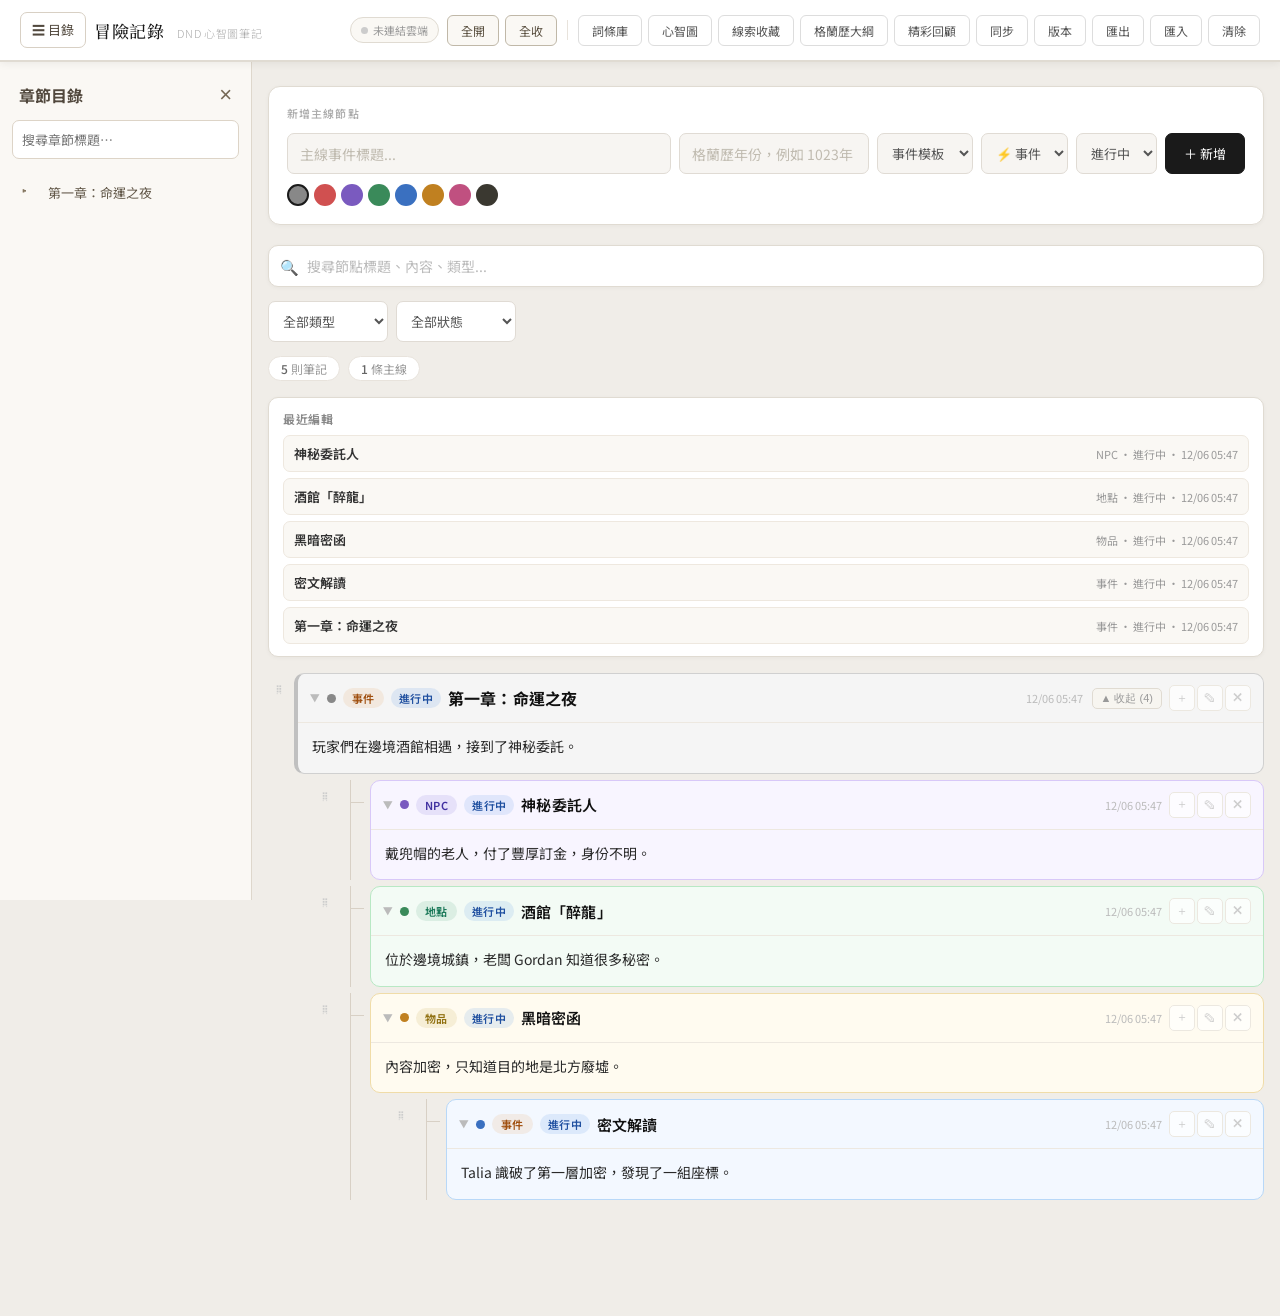
==== commit 47d94717: "Add files via upload" ====
--- a/index.html
+++ b/index.html
@@ -159,13 +159,14 @@
 .tree-toggle.collapsed{color:#7a6a50;border-color:#c8bca8;background:#faf5ec}
 .card-body{border-top:1px solid #ede8e0;padding:10px 14px 13px;display:none}
 .card-body.open{display:block}
-.card-image-wrap{margin-bottom:10px;--note-image-width:560px;--note-image-height:360px}
+.card-image-wrap{margin-bottom:10px;--note-image-width:560px;--note-image-height:360px}
 .card-image-link{display:block;width:fit-content;max-width:100%;margin:0 auto;border:1px solid #e0dbd2;border-radius:10px;overflow:hidden;background:transparent;text-decoration:none}
-.card-image{display:block;width:100%;height:auto;max-width:100%;max-height:var(--note-image-height);object-fit:contain;background:transparent}
-@media(max-width:900px){.card-image-wrap{--note-image-width:480px;--note-image-height:280px}}
+.card-image{display:block;width:100%;height:auto;max-width:100%;max-height:var(--note-image-height);object-fit:contain;background:transparent}
+@media(max-width:900px){.card-image-wrap{--note-image-width:480px;--note-image-height:280px}}
 .image-fallback{display:none;align-items:center;width:max-content;max-width:100%;border:1px solid #d8c8a8;background:#fffaf0;color:#68460e;border-radius:7px;padding:7px 10px;font-size:12px;text-decoration:none}
 .card-image-wrap.image-error .card-image-link{display:none}
-.card-image-wrap.image-error .image-fallback{display:inline-flex}
+.card-image-wrap.image-error .image-fallback{display:inline-flex}
+.note-gallery-controls{display:flex;align-items:center;justify-content:center;gap:8px;margin-top:6px}.note-gallery-controls button{border:1px solid #d8d0c4;border-radius:6px;background:#fff;padding:4px 9px;color:#625545;cursor:pointer}.note-gallery-page{font-size:11px;color:#8b7d6b}.note-gallery-grid{display:grid;grid-template-columns:repeat(2,minmax(0,1fr));gap:8px}.note-gallery-grid .card-image-link{width:100%!important}.note-gallery-grid .card-image{max-height:220px}.note-gallery-urls{font-size:11px;color:#867661;margin-top:5px}
 .card-note{font-size:14px;color:#2a2a2a;line-height:1.9;white-space:pre-wrap;word-break:break-word;font-family:'Noto Sans TC',sans-serif;font-weight:400}
 .card-note strong,.entity-note strong{font-weight:700}
 .mention-link{border:0;border-bottom:1px dotted #6a7f50;background:#f3f8e8;color:#405c24;border-radius:4px;padding:0 4px;font:inherit;cursor:pointer}
@@ -174,7 +175,9 @@
 #quick-entity-btn.show{display:block}
 .entity-card-img{display:block;width:auto;height:auto;max-width:100%;max-height:none;object-fit:contain;border-radius:10px;border:1px solid #e0dbd2;margin:8px auto 12px;background:transparent;cursor:zoom-in}
 .entity-meta{display:flex;align-items:center;gap:8px;margin-bottom:10px}
-.entity-note{font-size:14px;color:#333;line-height:1.8;white-space:pre-wrap;word-break:break-word}
+.entity-note{font-size:14px;color:#333;line-height:1.8;white-space:pre-wrap;word-break:break-word}
+.clue-select{min-height:110px;padding:6px}.clue-select option{padding:6px 4px}
+.entity-clues{margin-top:16px;border-top:1px solid #e4ddd4;padding-top:12px}.entity-clues-title{font-size:12px;color:#8b7d6b;font-weight:700;margin-bottom:8px}.entity-clue-card{display:flex;gap:10px;padding:9px;margin-top:7px;border:1px solid #e1d8cb;border-radius:8px;background:#faf8f4}.entity-clue-card>img{width:72px;height:72px;object-fit:cover;border-radius:6px;background:#eee8de;flex:none}.entity-clue-body{min-width:0;line-height:1.55}.entity-clue-body strong{display:block}.entity-clue-count{font-size:11px;color:#8a765a;margin-left:7px}.entity-clue-note{font-size:12px;color:#776b5d;white-space:pre-wrap;display:-webkit-box;-webkit-line-clamp:3;-webkit-box-orient:vertical;overflow:hidden;margin:3px 0}.entity-clue-link{font-size:12px;color:#536c38}
 .edit-form{padding:2px 0 0;display:flex;flex-direction:column;gap:8px}
 .form-label{font-size:11px;color:#aaa;font-weight:500;letter-spacing:.06em;margin-bottom:3px}
 .form-row{display:flex;gap:8px;flex-wrap:wrap}
@@ -297,7 +300,7 @@
     <div class="header-divider"></div>
     <button class="hbtn" onclick="window.open('./entities.html?v=20260713-cloud-authority-fix','_blank')">詞條庫</button>
     <button class="hbtn" onclick="window.open('./mindmap.html','_blank')">心智圖</button>
-    <a class="hbtn" style="text-decoration:none" href="./clues.html">線索收藏</a>
+    <a class="hbtn" style="text-decoration:none" href="./clues.html?v=20260907-3">線索收藏</a>
     <button class="hbtn" onclick="window.open('./timeline.html','_blank')">格蘭歷大綱</button>
     <button class="hbtn" onclick="window.open('./slides.html','_blank')">精彩回顧</button>
     <button class="hbtn" onclick="syncNow()">同步</button>
@@ -429,7 +432,8 @@
     </div>
     <img class="entity-card-img" id="entity-img" alt="" style="display:none">
     <a class="image-fallback" id="entity-img-fallback" target="_blank" rel="noopener" style="display:none">圖片無法顯示，點此開啟原圖</a>
-    <div class="entity-note" id="entity-note"></div>
+    <div class="entity-note" id="entity-note"></div>
+    <div class="entity-clues" id="entity-clues" style="display:none"></div>
     <div class="edit-form" id="entity-edit-form" style="display:none;margin-top:12px">
       <div class="form-row">
         <div class="form-group"><div class="form-label">名稱</div><input class="inp" id="entity-edit-name"></div>
@@ -447,7 +451,8 @@
       </div>
       <div class="form-group"><div class="form-label">Google Drive 圖片連結</div><input class="inp" id="entity-edit-img" placeholder="貼上 Google Drive 分享連結或圖片網址"><div class="hint-text">Drive 圖片請設定為「知道連結的任何人可查看」。</div></div>
       <div class="form-group"><div class="form-label">圖片寬度</div><div class="image-width-control"><input id="entity-edit-img-width" type="range" min="20" max="100" step="1" value="100" oninput="document.getElementById('entity-edit-img-width-out').value=this.value+'%'"><output id="entity-edit-img-width-out">100%</output></div></div>
-      <div class="form-group"><div class="form-label">描述內容</div><div class="rich-note-toolbar"><button type="button" class="rich-note-tool" onclick="formatNoteSelection('entity-edit-note','bold')" title="粗體"><strong>B</strong></button><button type="button" class="rich-note-tool" onclick="formatNoteSelection('entity-edit-note','underline')" title="底線"><u>U</u></button><span class="rich-note-hint">先選取文字，再套用格式</span></div><textarea class="inp" id="entity-edit-note" placeholder="外觀、立場、關係、劇情描述..."></textarea></div>
+      <div class="form-group"><div class="form-label">描述內容</div><div class="rich-note-toolbar"><button type="button" class="rich-note-tool" onclick="formatNoteSelection('entity-edit-note','bold')" title="粗體"><strong>B</strong></button><button type="button" class="rich-note-tool" onclick="formatNoteSelection('entity-edit-note','underline')" title="底線"><u>U</u></button><span class="rich-note-hint">先選取文字，再套用格式</span></div><textarea class="inp" id="entity-edit-note" placeholder="外觀、立場、關係、劇情描述..."></textarea></div>
+      <div class="form-group"><div class="form-label">連結線索收藏</div><select class="sel clue-select" id="entity-edit-clues" multiple size="5"></select><div class="hint-text">可按住 Ctrl／Command 選取多筆；詞條開啟後會顯示這些線索的圖片與內容。</div></div>
     </div>
     <div class="modal-btns" style="margin-top:16px">
       <button class="btn ghost" onclick="document.getElementById('entity-modal').classList.remove('open')">關閉</button>
@@ -477,7 +482,8 @@
       <div class="form-group" id="qe-custom-wrap" style="display:none"><div class="form-label">自訂類型</div><input class="inp" id="qe-custom-type" placeholder="例如：神祇、派系、怪物"></div>
       <div class="form-group"><div class="form-label">Google Drive 圖片連結</div><input class="inp" id="qe-img" placeholder="貼上 Google Drive 分享連結或圖片網址"></div>
       <div class="form-group"><div class="form-label">圖片寬度</div><div class="image-width-control"><input id="qe-img-width" type="range" min="20" max="100" step="1" value="100" oninput="document.getElementById('qe-img-width-out').value=this.value+'%'"><output id="qe-img-width-out">100%</output></div></div>
-      <div class="form-group"><div class="form-label">小備註</div><div class="rich-note-toolbar"><button type="button" class="rich-note-tool" onclick="formatNoteSelection('qe-note','bold')" title="粗體"><strong>B</strong></button><button type="button" class="rich-note-tool" onclick="formatNoteSelection('qe-note','underline')" title="底線"><u>U</u></button><span class="rich-note-hint">先選取文字，再套用格式</span></div><textarea class="inp" id="qe-note" placeholder="外觀、立場、關係、第一次登場..."></textarea></div>
+      <div class="form-group"><div class="form-label">小備註</div><div class="rich-note-toolbar"><button type="button" class="rich-note-tool" onclick="formatNoteSelection('qe-note','bold')" title="粗體"><strong>B</strong></button><button type="button" class="rich-note-tool" onclick="formatNoteSelection('qe-note','underline')" title="底線"><u>U</u></button><span class="rich-note-hint">先選取文字，再套用格式</span></div><textarea class="inp" id="qe-note" placeholder="外觀、立場、關係、第一次登場..."></textarea></div>
+      <div class="form-group"><div class="form-label">連結線索收藏</div><select class="sel clue-select" id="qe-clues" multiple size="5"></select><div class="hint-text">選取後，開啟詞條即可看到線索的圖片與內容。</div></div>
       <div class="modal-btns">
         <button class="btn ghost" onclick="document.getElementById('quick-entity-modal').classList.remove('open')">取消</button>
         <button class="btn" onclick="saveQuickEntitiesFromSelection()">批量建立</button>
@@ -962,8 +968,8 @@
   const source=Array.isArray(value)?value:String(value||'').split(/[,，、]/);
   return [...new Set(source.map(label=>String(label||'').trim()).filter(Boolean))];
 }
-function normalizeEntities(list){
-  return (Array.isArray(list)?list:[]).map(e=>({
+function normalizeEntities(list){
+  return (Array.isArray(list)?list:[]).map(e=>({
     id:e.id||entityUid(),
     name:cleanEntityName(e.name||e.title)||'未命名詞條',
     type:e.type||'角色',
@@ -972,7 +978,8 @@
     granDate:normalizeGranDate(e.granDate||extractGranDateFromNote(e.note||'')),
     imageUrl:normalizeImageUrl(e.imageUrl||''),
     imageWidth:normalizeImageWidth(e.imageWidth),
-    created:e.created||new Date().toLocaleDateString('zh-TW')
+    created:e.created||new Date().toLocaleDateString('zh-TW'),
+    clueIds:[...new Set((Array.isArray(e.clueIds)?e.clueIds:[]).map(String).filter(Boolean))]
   }));
 }
 function mergeEntityLists(...lists){
@@ -1006,7 +1013,7 @@
   localStorage.setItem(ENTITIES_KEY, JSON.stringify(entities));
   localStorage.setItem(LEGACY_ENTITIES_KEY, JSON.stringify(entities));
 }
-function normalizeNode(n){
+function normalizeNode(n){
   if(!Array.isArray(n.children))n.children=[];
   if(!n.title)n.title='未命名節點';
   if(n.note===undefined)n.note='';
@@ -1019,7 +1026,10 @@
   if(n.expanded===undefined)n.expanded=true;
   if(n.treeOpen===undefined)n.treeOpen=true;
   if(n.imageUrl===undefined)n.imageUrl='';
-  n.imageUrl=normalizeImageUrl(n.imageUrl);
+  n.imageUrl=normalizeImageUrl(n.imageUrl);
+  n.imageUrls=[...new Set((Array.isArray(n.imageUrls)?n.imageUrls:(n.imageUrl?[n.imageUrl]:[])).map(normalizeImageUrl).filter(Boolean))];
+  if(n.imageUrls.length)n.imageUrl=n.imageUrls[0];
+  n.imageMode=n.imageMode==='grid'?'grid':'pages';
   n.imageWidth=normalizeImageWidth(n.imageWidth);
   if(!n.status)n.status='進行中';
   if(!n.created)n.created=new Date().toLocaleDateString('zh-TW');
@@ -1041,12 +1051,12 @@
   },0);
   nextId=Math.max(nextId,maxId+1);
 }
-function mk(title,note,tag,parentId,ci,imageUrl,status,granDate){
+function mk(title,note,tag,parentId,ci,imageUrl,status,granDate,imageUrls=[],imageMode='pages'){
   const id=uid();
   const gd=normalizeGranDate(granDate)||extractGranDateFromNote(note);
   nodes[id]={id,title,note:note||'',tag:tag||'事件',parentId:parentId||null,
     children:[],expanded:true,open:false,treeOpen:true,ci:ci!==undefined?ci:0,
-    imageUrl:normalizeImageUrl(imageUrl||''),imageWidth:100,status:status||'進行中',
+    imageUrl:normalizeImageUrl(imageUrl||''),imageUrls:[...new Set((imageUrls.length?imageUrls:[imageUrl]).map(normalizeImageUrl).filter(Boolean))],imageMode:imageMode==='grid'?'grid':'pages',imageWidth:100,status:status||'進行中',
     granDate:gd,
     created:new Date().toLocaleDateString('zh-TW'),updatedAt:nowIso()};
   nodes[id].note=syncGranDateToNote(nodes[id].note,gd);
@@ -1364,9 +1374,9 @@
   });
 }
 
-let cancelNodeFocus=()=>{};
-function focusNode(id){
-  cancelNodeFocus();
+let cancelNodeFocus=()=>{};
+function focusNode(id){
+  cancelNodeFocus();
   const n=nodes[id];if(!n)return;
   let cur=n;
   while(cur?.parentId&&nodes[cur.parentId]){
@@ -1376,35 +1386,35 @@
   }
   n.open=true;
   render();
-  // Align the selected card heading, not the centre of its entire subtree.
-  // Lazy images above it can still change the layout after the first frame.
-  let frame=0,stopped=false,timer;
-  const tree=document.getElementById('tree'),header=document.querySelector('header');
-  const align=()=>{
-    if(stopped)return;
-    const wrap=document.querySelector(`.node-wrap[data-id="${id}"]`);
-    const heading=wrap?.querySelector(':scope > .node-row > .node-main > .card > .card-head');
-    if(!heading)return;
-    const top=window.scrollY+heading.getBoundingClientRect().top-header.getBoundingClientRect().height-16;
-    const limit=Math.max(0,document.documentElement.scrollHeight-window.innerHeight);
-    window.scrollTo({top:Math.max(0,Math.min(top,limit)),behavior:'instant'});
-  };
-  const schedule=()=>{cancelAnimationFrame(frame);frame=requestAnimationFrame(align);};
-  const observer=new ResizeObserver(schedule);
-  observer.observe(tree);observer.observe(header);
-  const stop=()=>{
-    if(stopped)return;stopped=true;cancelAnimationFrame(frame);clearTimeout(timer);observer.disconnect();
-    tree.removeEventListener('load',schedule,true);
-    for(const event of ['wheel','touchstart','pointerdown','keydown'])window.removeEventListener(event,stop,true);
-  };
-  cancelNodeFocus=stop;
-  tree.addEventListener('load',schedule,true);
-  for(const event of ['wheel','touchstart','pointerdown','keydown'])window.addEventListener(event,stop,{capture:true,passive:true});
-  timer=setTimeout(stop,10000);
-  schedule();
-  const target=document.querySelector(`.node-wrap[data-id="${id}"]`);
-  target?.classList.add('focus-flash');
-  setTimeout(()=>target?.classList.remove('focus-flash'),1500);
+  // Align the selected card heading, not the centre of its entire subtree.
+  // Lazy images above it can still change the layout after the first frame.
+  let frame=0,stopped=false,timer;
+  const tree=document.getElementById('tree'),header=document.querySelector('header');
+  const align=()=>{
+    if(stopped)return;
+    const wrap=document.querySelector(`.node-wrap[data-id="${id}"]`);
+    const heading=wrap?.querySelector(':scope > .node-row > .node-main > .card > .card-head');
+    if(!heading)return;
+    const top=window.scrollY+heading.getBoundingClientRect().top-header.getBoundingClientRect().height-16;
+    const limit=Math.max(0,document.documentElement.scrollHeight-window.innerHeight);
+    window.scrollTo({top:Math.max(0,Math.min(top,limit)),behavior:'instant'});
+  };
+  const schedule=()=>{cancelAnimationFrame(frame);frame=requestAnimationFrame(align);};
+  const observer=new ResizeObserver(schedule);
+  observer.observe(tree);observer.observe(header);
+  const stop=()=>{
+    if(stopped)return;stopped=true;cancelAnimationFrame(frame);clearTimeout(timer);observer.disconnect();
+    tree.removeEventListener('load',schedule,true);
+    for(const event of ['wheel','touchstart','pointerdown','keydown'])window.removeEventListener(event,stop,true);
+  };
+  cancelNodeFocus=stop;
+  tree.addEventListener('load',schedule,true);
+  for(const event of ['wheel','touchstart','pointerdown','keydown'])window.addEventListener(event,stop,{capture:true,passive:true});
+  timer=setTimeout(stop,10000);
+  schedule();
+  const target=document.querySelector(`.node-wrap[data-id="${id}"]`);
+  target?.classList.add('focus-flash');
+  setTimeout(()=>target?.classList.remove('focus-flash'),1500);
 }
 function hashNodeId(){
   const raw=decodeURIComponent((location.hash||'').replace(/^#/,''));
@@ -1513,7 +1523,7 @@
   body.className='card-body'+((n.open||editingId===id)?' open':'');
   if(editingId===id){body.appendChild(buildEditForm(n));}
   else {
-    const imageBlock=buildImageBlock(n.imageUrl,n.title,n.imageWidth);
+    const imageBlock=buildImageBlock(n.imageUrls||[n.imageUrl].filter(Boolean),n.title,n.imageWidth,n.imageMode);
     if(imageBlock)body.appendChild(imageBlock);
     if(n.note){
       const noteEl=document.createElement('div');
@@ -1609,7 +1619,7 @@
   tokens.forEach(item=>{html=html.split(item.marker).join(item.token);});
   return applyNoteFormatting(html);
 }
-function cleanEntityName(value){
+function cleanEntityName(value){
   return (value||'')
     .toString()
     .replace(/\u3000/g,' ')
@@ -1618,7 +1628,33 @@
     .replace(/^[\s"'「」『』《》〈〉【】[\]()（）,，.。:：;；!?！？、]+/,'')
     .replace(/[\s"'「」『』《》〈〉【】[\]()（）,，.。:：;；!?！？、]+$/,'')
     .trim();
-}
+}
+function allClues(){
+  try{
+    const data=JSON.parse(localStorage.getItem(APP_KEY)||localStorage.getItem(LEGACY_APP_KEY)||'{}');
+    return (Array.isArray(data.clues)?data.clues:[]).filter(c=>c&&!c.deletedAt&&c.id);
+  }catch{return [];}
+}
+function populateClueSelect(select,selected=[]){
+  if(!select)return;
+  const ids=new Set((selected||[]).map(String));select.innerHTML='';
+  const clues=allClues();
+  if(!clues.length){const opt=document.createElement('option');opt.textContent='目前尚無線索收藏';opt.disabled=true;select.appendChild(opt);return;}
+  clues.forEach(c=>{const opt=document.createElement('option');opt.value=String(c.id);opt.textContent=`${c.title||'未命名線索'}${c.kind?' · '+c.kind:''}`;opt.selected=ids.has(String(c.id));select.appendChild(opt);});
+}
+function renderEntityClues(ids=[]){
+  const wrap=document.getElementById('entity-clues');if(!wrap)return;
+  const wanted=new Set((ids||[]).map(String));const clues=allClues().filter(c=>wanted.has(String(c.id)));
+  wrap.innerHTML='';if(!clues.length){wrap.style.display='none';return;}wrap.style.display='block';
+  const heading=document.createElement('div');heading.className='entity-clues-title';heading.textContent='相關線索收藏';wrap.appendChild(heading);
+  clues.forEach(c=>{const card=document.createElement('div');card.className='entity-clue-card';const pages=Array.isArray(c.images)&&c.images.length?c.images:[c.imageUrl].filter(Boolean);
+    if(pages[0]){const img=document.createElement('img');img.alt=c.title||'';img.loading='lazy';setImageWithFallback(img,pages[0],()=>img.remove());card.appendChild(img);}
+    const body=document.createElement('div');body.className='entity-clue-body';const title=document.createElement('strong');title.textContent=c.title||'未命名線索';body.appendChild(title);
+    if(pages.length>1){const count=document.createElement('span');count.className='entity-clue-count';count.textContent=`${pages.length} 張圖片`;body.appendChild(count);}
+    const note=document.createElement('div');note.className='entity-clue-note';note.textContent=c.note||'尚未填寫說明。';body.appendChild(note);
+    const link=document.createElement('a');link.href=`./clues.html?v=20260907-3#clue=${encodeURIComponent(c.id)}`;link.target='_blank';link.rel='noopener';link.textContent='開啟線索收藏 ↗';link.className='entity-clue-link';body.appendChild(link);card.appendChild(body);wrap.appendChild(card);
+  });
+}
 function entityNameKey(value){
   return cleanEntityName(value).normalize('NFKC').toLocaleLowerCase();
 }
@@ -1665,15 +1701,31 @@
   });
   return recovered;
 }
-function buildImageBlock(imageUrl,title,imageWidth){
-  const normalized=normalizeImageUrl(imageUrl);
-  if(!normalized)return null;
-  const wrap=document.createElement('div');
-  wrap.className='card-image-wrap';
-  const link=document.createElement('a');
-  link.className='card-image-link';
-  const requestedWidth=normalizeImageWidth(imageWidth);
-  link.style.width=`min(${requestedWidth}%, var(--note-image-width))`;
+function buildImageBlock(imageUrl,title,imageWidth){
+  const urls=[...new Set((Array.isArray(imageUrl)?imageUrl:[imageUrl]).map(normalizeImageUrl).filter(Boolean))];
+  if(!urls.length)return null;
+  const mode=arguments[3]==='grid'?'grid':'pages';
+  const wrap=document.createElement('div');
+  wrap.className='card-image-wrap';
+  const gallery=document.createElement('div');gallery.className=mode==='grid'?'note-gallery-grid':'note-gallery-pages';wrap.appendChild(gallery);
+  const render=()=>{
+    gallery.replaceChildren();
+    const shown=mode==='grid'?urls:[urls[wrap._page||0]];
+    shown.forEach((url,index)=>{
+      const link=document.createElement('a');link.className='card-image-link';
+      link.style.width=`min(${normalizeImageWidth(imageWidth)}%, var(--note-image-width))`;link.href=openableImageUrl(url);link.target='_blank';link.rel='noopener';link.title='開啟圖片';
+      const img=document.createElement('img');img.className='card-image';img.alt=title||'';img.loading='lazy';
+      img.onload=()=>{if(img.naturalWidth&&img.naturalHeight)link.style.width=`min(${normalizeImageWidth(imageWidth)}%, var(--note-image-width), ${img.naturalWidth}px, calc(var(--note-image-height) * ${img.naturalWidth/img.naturalHeight}))`;};
+      setImageWithFallback(img,url,()=>wrap.classList.add('image-error'));link.appendChild(img);gallery.appendChild(link);
+    });
+    if(mode==='pages'&&urls.length>1){const controls=document.createElement('div');controls.className='note-gallery-controls';const prev=document.createElement('button');prev.textContent='←';prev.title='上一頁';prev.disabled=!wrap._page;prev.onclick=e=>{e.preventDefault();wrap._page=Math.max(0,(wrap._page||0)-1);render();};const label=document.createElement('span');label.className='note-gallery-page';label.textContent=`第 ${(wrap._page||0)+1} / ${urls.length} 頁`;const next=document.createElement('button');next.textContent='→';next.title='下一頁';next.disabled=(wrap._page||0)>=urls.length-1;next.onclick=e=>{e.preventDefault();wrap._page=Math.min(urls.length-1,(wrap._page||0)+1);render();};controls.append(prev,label,next);wrap.appendChild(controls);}
+    if(mode==='grid'&&urls.length>1){const label=document.createElement('div');label.className='note-gallery-urls';label.textContent=`共 ${urls.length} 張圖片`;wrap.appendChild(label);}
+  };render();return wrap;
+  /* legacy implementation retained below only as unreachable reference */
+  const link=document.createElement('a');
+  link.className='card-image-link';
+  const requestedWidth=normalizeImageWidth(imageWidth);
+  link.style.width=`min(${requestedWidth}%, var(--note-image-width))`;
   link.href=openableImageUrl(imageUrl||normalized);
   link.target='_blank';
   link.rel='noopener';
@@ -1681,12 +1733,12 @@
   const img=document.createElement('img');
   img.className='card-image';
   img.alt=title||'';
-  img.loading='lazy';
-  img.onload=()=>{
-    if(!img.naturalWidth||!img.naturalHeight)return;
-    // Limit the actual frame as well as the image; never enlarge a small source.
-    link.style.width=`min(${requestedWidth}%, var(--note-image-width), ${img.naturalWidth}px, calc(var(--note-image-height) * ${img.naturalWidth/img.naturalHeight}))`;
-  };
+  img.loading='lazy';
+  img.onload=()=>{
+    if(!img.naturalWidth||!img.naturalHeight)return;
+    // Limit the actual frame as well as the image; never enlarge a small source.
+    link.style.width=`min(${requestedWidth}%, var(--note-image-width), ${img.naturalWidth}px, calc(var(--note-image-height) * ${img.naturalWidth/img.naturalHeight}))`;
+  };
   setImageWithFallback(img,imageUrl||normalized,()=>wrap.classList.add('image-error'));
   link.appendChild(img);
   const fallback=document.createElement('a');
@@ -1739,7 +1791,7 @@
   return out;
 }
 
-function openEntityModal(id){
+function openEntityModal(id){
   const item=getEntityLike(id);if(!item)return;
   activeEntityKey=id;
   const ts=TAG_STYLE[item.type]||{bg:'#f0f0f0',color:'#666'};
@@ -1768,13 +1820,15 @@
     img.onclick=null;
     if(fallback)fallback.style.display='none';
   }
-  document.getElementById('entity-note').innerHTML=item.note?renderRichNote(item.note,id):'尚未填寫備註。';
+  document.getElementById('entity-note').innerHTML=item.note?renderRichNote(item.note,id):'尚未填寫備註。';
+  renderEntityClues(item.clueIds||[]);
   document.getElementById('entity-edit-name').value=item.name||'';
   document.getElementById('entity-edit-type').value=[...document.getElementById('entity-edit-type').options].some(o=>o.value===item.type)?item.type:'角色';
   document.getElementById('entity-edit-img').value=item.imageUrl||'';
   document.getElementById('entity-edit-img-width').value=imageWidth;
   document.getElementById('entity-edit-img-width-out').value=imageWidth+'%';
-  document.getElementById('entity-edit-note').value=item.note||'';
+  document.getElementById('entity-edit-note').value=item.note||'';
+  populateClueSelect(document.getElementById('entity-edit-clues'),item.clueIds||[]);
   const editBtn=document.getElementById('entity-edit-btn');
   const cancelEditBtn=document.getElementById('entity-cancel-edit-btn');
   const saveBtn=document.getElementById('entity-save-btn');
@@ -1798,7 +1852,7 @@
   }
 }
 
-function saveEntityModalEdit(){
+function saveEntityModalEdit(){
   const item=getEntityLike(activeEntityKey);
   if(!item){alert('找不到要儲存的詞條，請重新開啟後再試。');return;}
   const name=document.getElementById('entity-edit-name').value.trim();
@@ -1806,7 +1860,8 @@
   const type=document.getElementById('entity-edit-type').value;
   const imageUrl=normalizeImageUrl(document.getElementById('entity-edit-img').value);
   const imageWidth=normalizeImageWidth(document.getElementById('entity-edit-img-width').value);
-  const note=document.getElementById('entity-edit-note').value;
+  const note=document.getElementById('entity-edit-note').value;
+  const clueIds=[...document.getElementById('entity-edit-clues').selectedOptions].map(o=>o.value);
   makeBackup('彈窗編輯前自動備份');
   if(item.nodeId){
     const n=nodes[item.nodeId];
@@ -1817,10 +1872,10 @@
     n.imageUrl=imageUrl;
     n.imageWidth=imageWidth;
     touchNode(n);
-    syncNodeToEntity(n);
+    syncNodeToEntity(n); const linked=entities.find(e=>e.id===n.entityId); if(linked)linked.clueIds=clueIds;
   }else if(item.entityId){
     const e=entities.find(x=>x.id===item.entityId);
-    if(e)Object.assign(e,{name,type,imageUrl,imageWidth,note,granDate:extractGranDateFromNote(note)||normalizeGranDate(e.granDate)});
+    if(e)Object.assign(e,{name,type,imageUrl,imageWidth,note,clueIds,granDate:extractGranDateFromNote(note)||normalizeGranDate(e.granDate)});
     saveEntities();
     touchData();
   }
@@ -1845,14 +1900,14 @@
   if(!key)return null;
   if(key.startsWith('node:')){
     const id=key.slice(5),n=nodes[id];
-    return n?{name:n.title,type:n.tag,note:n.note,granDate:n.granDate,imageUrl:n.imageUrl,imageWidth:n.imageWidth,created:n.created,nodeId:id}:null;
+    return n?{name:n.title,type:n.tag,note:n.note,granDate:n.granDate,imageUrl:n.imageUrl,imageWidth:n.imageWidth,created:n.created,nodeId:id,clueIds:n.clueIds||[]}:null;
   }
   if(key.startsWith('entity:')){
     const e=entities.find(x=>x.id===key.slice(7));
-    return e?{name:e.name,type:e.type,note:e.note,granDate:e.granDate,imageUrl:e.imageUrl,imageWidth:e.imageWidth,created:e.created,entityId:e.id}:null;
+    return e?{name:e.name,type:e.type,note:e.note,granDate:e.granDate,imageUrl:e.imageUrl,imageWidth:e.imageWidth,created:e.created,entityId:e.id,clueIds:e.clueIds||[]}:null;
   }
   const n=nodes[key];
-  return n?{name:n.title,type:n.tag,note:n.note,granDate:n.granDate,imageUrl:n.imageUrl,imageWidth:n.imageWidth,created:n.created,nodeId:key}:null;
+  return n?{name:n.title,type:n.tag,note:n.note,granDate:n.granDate,imageUrl:n.imageUrl,imageWidth:n.imageWidth,created:n.created,nodeId:key,clueIds:n.clueIds||[]}:null;
 }
 
 function nodeEntityType(tag){
@@ -1888,7 +1943,8 @@
     imageWidth:normalizeImageWidth(n.imageWidth),
     note:n.note||'',
     granDate:normalizeGranDate(n.granDate),
-    sourceNodeId:n.id,
+    sourceNodeId:n.id,
+    clueIds:[...new Set((n.clueIds||existing?.clueIds||[]).map(String))],
     created:existing?.created||n.created||new Date().toLocaleDateString('zh-TW')
   };
   if(existing)Object.assign(existing,payload);
@@ -1910,7 +1966,7 @@
   if(editing)setTimeout(()=>document.getElementById('entity-edit-name')?.focus(),30);
 }
 
-function openQuickEntityModal(){
+function openQuickEntityModal(){
   const raw=selectedEntitySourceText || window.getSelection().toString();
   const names=extractEntityNamesFromText(raw);
   const name=cleanEntityName(names[0] || selectedEntityText || raw);
@@ -1918,7 +1974,8 @@
   document.getElementById('qe-type').value=guessQuickEntityType(name,raw);
   document.getElementById('qe-custom-type').value='';
   toggleQuickCustomType();
-  document.getElementById('qe-note').value='';
+  document.getElementById('qe-note').value='';
+  populateClueSelect(document.getElementById('qe-clues'),[]);
   document.getElementById('qe-img').value='';
   document.getElementById('qe-img-width').value='100';
   document.getElementById('qe-img-width-out').value='100%';
@@ -1961,7 +2018,7 @@
   if(/(城|鎮|村|都市|港|堡|塔|門|要塞)$/.test(text) || /都市/.test(text))return '城鎮';
   return '角色';
 }
-function upsertQuickEntity(name,{type,note='',imageUrl='',imageWidth=100}={}){
+function upsertQuickEntity(name,{type,note='',imageUrl='',imageWidth=100,clueIds=[]}={}){
   const cleanName=cleanEntityName(name);
   if(!cleanName)return null;
   const existing=entities.find(e=>entityNameKey(e.name)===entityNameKey(cleanName));
@@ -1975,7 +2032,8 @@
     imageWidth:normalizeImageWidth(imageWidth),
     note,
     granDate,
-    created:existing?.created||new Date().toLocaleDateString('zh-TW')
+    created:existing?.created||new Date().toLocaleDateString('zh-TW'),
+    clueIds:[...new Set((clueIds.length?clueIds:(existing?.clueIds||[])).map(String))]
   };
   if(existing){
     Object.assign(existing,{
@@ -1984,7 +2042,8 @@
       imageUrl:normalizedImage||existing.imageUrl,
       imageWidth:normalizeImageWidth(imageWidth||existing.imageWidth),
       note:note||existing.note,
-      granDate:granDate||existing.granDate,
+      granDate:granDate||existing.granDate,
+      clueIds:payload.clueIds.length?payload.clueIds:existing.clueIds||[],
       created:existing.created||payload.created
     });
     return {entity:existing,created:false};
@@ -1992,7 +2051,7 @@
   entities.push(payload);
   return {entity:payload,created:true};
 }
-async function saveQuickEntity(){
+async function saveQuickEntity(){
   const name=cleanEntityName(document.getElementById('qe-name').value);
   document.getElementById('qe-name').value=name;
   if(!name){alert('請輸入詞條名稱');return;}
@@ -2003,11 +2062,12 @@
   }
   const existing=entities.find(e=>entityNameKey(e.name)===entityNameKey(name));
   makeBackup(existing?'更新快速詞條前自動備份':'建立快速詞條前自動備份');
-  const result=upsertQuickEntity(name,{
+  const result=upsertQuickEntity(name,{
     type,
     imageUrl:document.getElementById('qe-img').value,
     imageWidth:document.getElementById('qe-img-width').value,
-    note:document.getElementById('qe-note').value
+    note:document.getElementById('qe-note').value,
+    clueIds:[...document.getElementById('qe-clues').selectedOptions].map(o=>o.value)
   });
   saveEntities();
   document.getElementById('quick-entity-modal').classList.remove('open');
@@ -2067,7 +2127,8 @@
       <div class="form-group" style="flex:0;min-width:90px"><div class="form-label">類型</div><select class="sel" id="ef-tag-${n.id}">${tagOpts(n.tag)}</select></div>
       <div class="form-group" style="flex:0;min-width:100px"><div class="form-label">狀態</div><select class="sel" id="ef-status-${n.id}">${statusOpts(n.status||'進行中')}</select></div>
     </div>
-    <div class="form-group"><div class="form-label">Google Drive 圖片連結</div><input class="inp" id="ef-img-${n.id}" value="${esc(n.imageUrl||'')}" placeholder="貼上 Google Drive 分享連結或圖片網址"><div class="hint-text">Drive 檔案權限需設為「知道連結的任何人可查看」。</div></div>
+    <div class="form-group"><div class="form-label">Google Drive 圖片連結（一行一張）</div><textarea class="inp" id="ef-img-${n.id}" rows="4" placeholder="每行一張圖片連結">${esc((n.imageUrls||[n.imageUrl].filter(Boolean)).join('\n'))}</textarea><div class="hint-text">第一張是第一頁或封面。</div></div>
+    <div class="form-group"><div class="form-label">圖片呈現</div><select class="sel" id="ef-img-mode-${n.id}"><option value="pages"${n.imageMode!=='grid'?' selected':''}>翻頁顯示</option><option value="grid"${n.imageMode==='grid'?' selected':''}>一頁多格</option></select></div>
     <div class="form-group"><div class="form-label">圖片寬度</div><div class="image-width-control"><input id="ef-img-width-${n.id}" type="range" min="20" max="100" step="1" value="${normalizeImageWidth(n.imageWidth)}" oninput="document.getElementById('ef-img-width-out-${n.id}').value=this.value+'%'"><output id="ef-img-width-out-${n.id}">${normalizeImageWidth(n.imageWidth)}%</output></div></div>
     <div class="form-group"><div class="form-label">筆記內容</div>${richNoteToolbar('ef-n-'+n.id)}<textarea class="inp" id="ef-n-${n.id}" placeholder="詳細記錄...">${esc(n.note)}</textarea></div>
     <div><div class="form-label">節點顏色</div><div class="swatches" id="${swId}"></div></div>
@@ -2092,7 +2153,9 @@
       n.note=syncGranDateToNote(document.getElementById('ef-n-'+n.id).value,n.granDate);
       n.tag=document.getElementById('ef-tag-'+n.id).value;
       n.status=document.getElementById('ef-status-'+n.id).value;
-      n.imageUrl=normalizeImageUrl(document.getElementById('ef-img-'+n.id).value);
+      n.imageUrls=[...new Set(document.getElementById('ef-img-'+n.id).value.split(/\r?\n/).map(normalizeImageUrl).filter(Boolean))];
+      n.imageUrl=n.imageUrls[0]||'';
+      n.imageMode=document.getElementById('ef-img-mode-'+n.id).value;
       n.imageWidth=normalizeImageWidth(document.getElementById('ef-img-width-'+n.id).value);
       n.ci=ci;touchNode(n);
       if(shouldSyncNodeToEntity(n))syncNodeToEntity(n);
@@ -2113,7 +2176,8 @@
       <div class="form-group" style="flex:0;min-width:90px"><div class="form-label">類型</div><select class="sel" id="cf-tag-${pid}">${tagOpts('事件')}</select></div>
       <div class="form-group" style="flex:0;min-width:100px"><div class="form-label">狀態</div><select class="sel" id="cf-status-${pid}">${statusOpts('進行中')}</select></div>
     </div>
-    <div class="form-group"><div class="form-label">Google Drive 圖片連結（可選）</div><input class="inp" id="cf-img-${pid}" placeholder="貼上 Google Drive 分享連結或圖片網址"></div>
+    <div class="form-group"><div class="form-label">Google Drive 圖片連結（一行一張，可選）</div><textarea class="inp" id="cf-img-${pid}" rows="3" placeholder="每行一張圖片連結"></textarea></div>
+    <div class="form-group"><div class="form-label">圖片呈現</div><select class="sel" id="cf-img-mode-${pid}"><option value="pages">翻頁顯示</option><option value="grid">一頁多格</option></select></div>
     <div class="form-group"><div class="form-label">圖片寬度</div><div class="image-width-control"><input id="cf-img-width-${pid}" type="range" min="20" max="100" step="1" value="100" oninput="document.getElementById('cf-img-width-out-${pid}').value=this.value+'%'"><output id="cf-img-width-out-${pid}">100%</output></div></div>
     <div class="form-group"><div class="form-label">筆記（可選）</div>${richNoteToolbar('cf-n-'+pid)}<textarea class="inp" id="cf-n-${pid}" placeholder="詳細記錄..."></textarea></div>
     <div><div class="form-label">節點顏色</div><div class="swatches" id="${swId}"></div></div>
@@ -2148,8 +2212,8 @@
       const note=syncGranDateToNote(document.getElementById('cf-n-'+pid).value,granDate);
       const tag=document.getElementById('cf-tag-'+pid).value;
       const status=document.getElementById('cf-status-'+pid).value;
-      const imageUrl=normalizeImageUrl(document.getElementById('cf-img-'+pid).value);
-      const nid=mk(t,note,tag,pid,ci,imageUrl,status,granDate);
+      const imageUrls=document.getElementById('cf-img-'+pid).value.split(/\r?\n/).map(normalizeImageUrl).filter(Boolean);
+      const nid=mk(t,note,tag,pid,ci,imageUrls[0]||'',status,granDate,imageUrls,document.getElementById('cf-img-mode-'+pid).value);
       nodes[nid].imageWidth=normalizeImageWidth(document.getElementById('cf-img-width-'+pid).value);
       nodes[pid].children.push(nid);nodes[pid].expanded=true;
       addingChildOf=null;save();render();
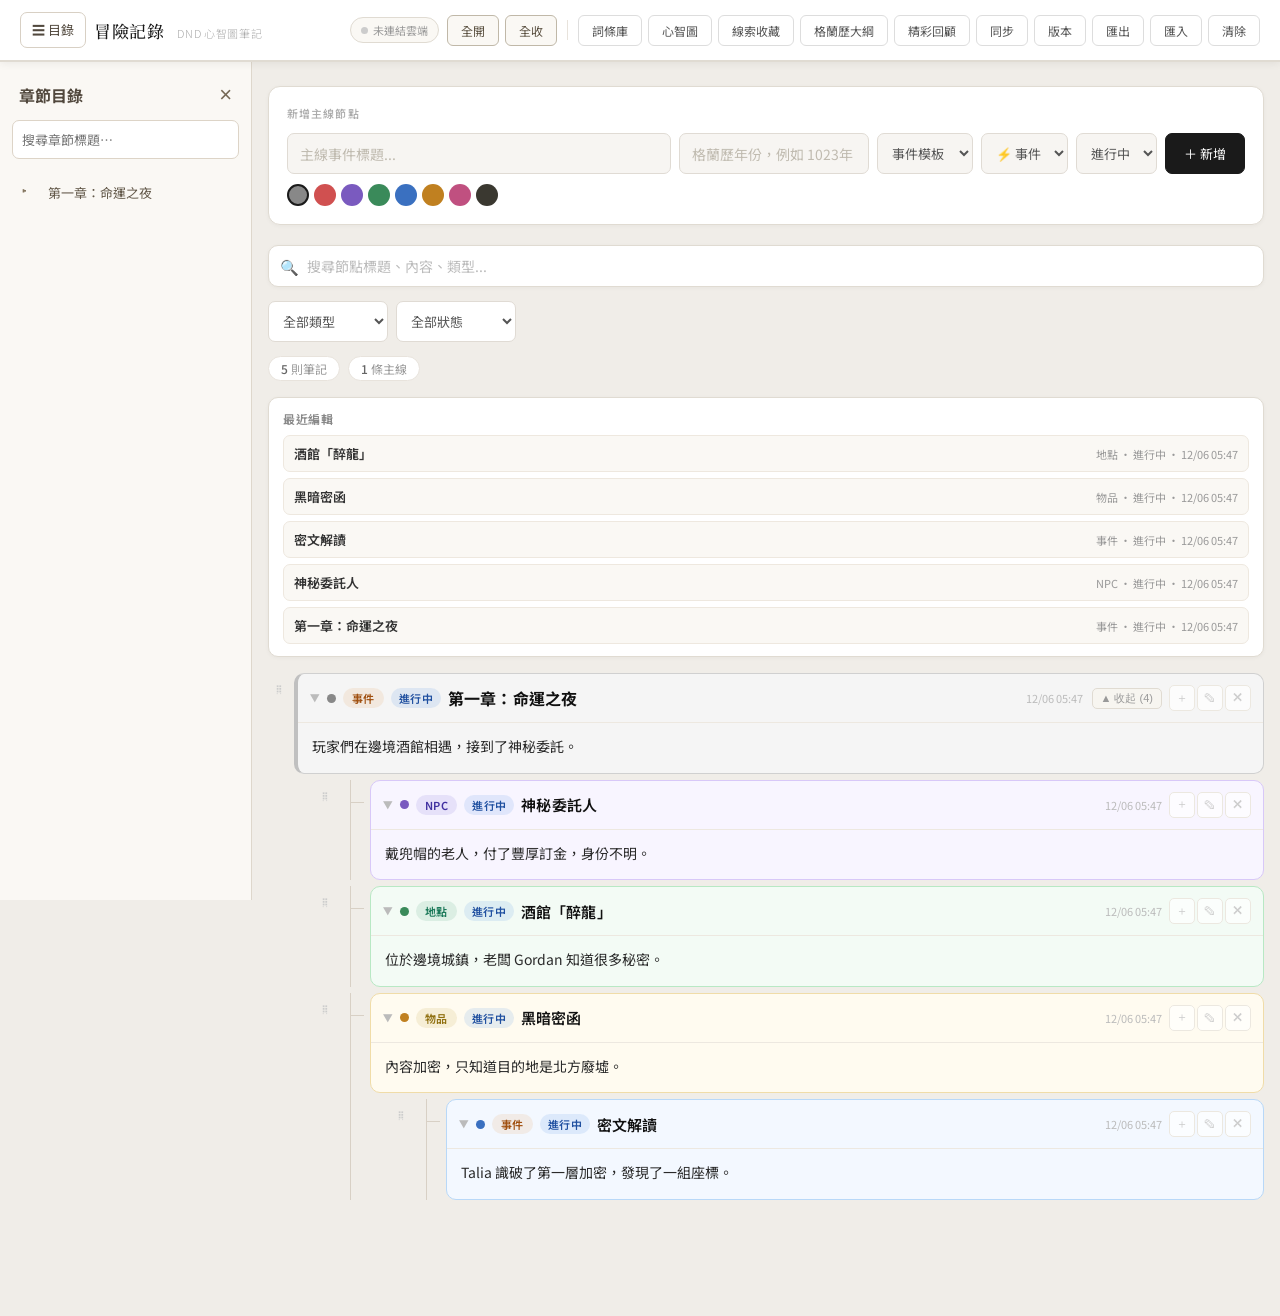
==== commit b80be0dd: "Add files via upload" ====
--- a/index.html
+++ b/index.html
@@ -166,7 +166,8 @@
 .image-fallback{display:none;align-items:center;width:max-content;max-width:100%;border:1px solid #d8c8a8;background:#fffaf0;color:#68460e;border-radius:7px;padding:7px 10px;font-size:12px;text-decoration:none}
 .card-image-wrap.image-error .card-image-link{display:none}
 .card-image-wrap.image-error .image-fallback{display:inline-flex}
-.note-gallery-controls{display:flex;align-items:center;justify-content:center;gap:8px;margin-top:6px}.note-gallery-controls button{border:1px solid #d8d0c4;border-radius:6px;background:#fff;padding:4px 9px;color:#625545;cursor:pointer}.note-gallery-page{font-size:11px;color:#8b7d6b}.note-gallery-grid{display:grid;grid-template-columns:repeat(2,minmax(0,1fr));gap:8px}.note-gallery-grid .card-image-link{width:100%!important}.note-gallery-grid .card-image{max-height:220px}.note-gallery-urls{font-size:11px;color:#867661;margin-top:5px}
+.note-gallery-controls{display:flex;align-items:center;justify-content:center;gap:8px;margin-top:6px}.note-gallery-controls button{border:1px solid #d8d0c4;border-radius:6px;background:#fff;padding:4px 9px;color:#625545;cursor:pointer}.note-gallery-page{font-size:11px;color:#8b7d6b}.note-gallery-grid{display:grid;grid-template-columns:repeat(2,minmax(0,1fr));gap:8px}.note-gallery-grid .card-image-link{width:100%!important}.note-gallery-grid .card-image{max-height:220px}.note-gallery-urls{font-size:11px;color:#867661;margin-top:5px}.card-image-link.image-link-error{min-height:70px;display:flex;align-items:center;justify-content:center;color:#8b6d4e;font-size:12px;background:#f7f2e9;text-decoration:none}.card-image-link.image-link-error .card-image{display:none}.image-page-fallback{padding:10px}
+.note-lightbox{display:none;position:fixed;inset:0;z-index:260;background:rgba(18,15,11,.82);align-items:center;justify-content:center;padding:22px}.note-lightbox.open{display:flex}.note-lightbox-panel{width:min(1100px,96vw);max-height:94vh;background:#faf8f4;border-radius:12px;padding:14px;display:flex;flex-direction:column;gap:10px;box-shadow:0 18px 60px #0008}.note-lightbox-head{display:flex;align-items:center;gap:10px}.note-lightbox-title{font-weight:700;flex:1;overflow-wrap:anywhere}.note-lightbox-close{border:0;background:transparent;font-size:28px;color:#6b5b48;cursor:pointer}.note-lightbox-image-wrap{flex:1;min-height:0;display:flex;align-items:center;justify-content:center;background:#eee8de;border-radius:8px;overflow:auto}.note-lightbox-image{display:block;max-width:100%;max-height:72vh;width:auto;height:auto;object-fit:contain}.note-lightbox-tools{display:flex;justify-content:center;align-items:center;gap:10px;flex-wrap:wrap}.note-lightbox-tools button{border:1px solid #d8d0c4;border-radius:7px;background:#fff;padding:7px 12px;color:#625545;cursor:pointer}.note-lightbox-tools button:disabled{opacity:.45}.note-lightbox-drive{font-size:12px;color:#6b583e;text-decoration:underline}
 .card-note{font-size:14px;color:#2a2a2a;line-height:1.9;white-space:pre-wrap;word-break:break-word;font-family:'Noto Sans TC',sans-serif;font-weight:400}
 .card-note strong,.entity-note strong{font-weight:700}
 .mention-link{border:0;border-bottom:1px dotted #6a7f50;background:#f3f8e8;color:#405c24;border-radius:4px;padding:0 4px;font:inherit;cursor:pointer}
@@ -396,7 +397,13 @@
   <div id="root-drop-zone">⬆ 拖曳到這裡，升為主線節點</div>
 </main>
 <div id="drag-ghost"></div>
-<button id="quick-entity-btn" onclick="openQuickEntityModal()">＋ 建立詞條</button>
+<button id="quick-entity-btn" onclick="openQuickEntityModal()">＋ 建立詞條</button>
+<div class="note-lightbox" id="note-lightbox" role="dialog" aria-modal="true" aria-label="筆記圖片預覽">
+  <div class="note-lightbox-panel"><div class="note-lightbox-head"><strong class="note-lightbox-title" id="note-lightbox-title"></strong><button class="note-lightbox-close" id="note-lightbox-close" aria-label="關閉圖片預覽">×</button></div>
+    <div class="note-lightbox-image-wrap"><img class="note-lightbox-image" id="note-lightbox-image" alt=""><span id="note-lightbox-error" style="display:none">圖片暫時無法載入</span></div>
+    <div class="note-lightbox-tools"><button id="note-lightbox-prev">← 上一頁</button><span id="note-lightbox-page"></span><button id="note-lightbox-next">下一頁 →</button><a class="note-lightbox-drive" id="note-lightbox-drive" target="_blank" rel="noopener">開啟 Google Drive 原圖 ↗</a></div>
+  </div>
+</div>
 
 <!-- 清除確認 Modal -->
 <div class="modal-bg" id="clr-modal">
@@ -628,19 +635,26 @@
   }
   return '';
 }
-function normalizeImageUrl(url){
-  return imageUrlCandidates(url)[0]||'';
-}
-function imageUrlCandidates(url){
+function normalizeImageUrl(url){
+  return imageUrlCandidates(url)[0]||'';
+}
+function driveResourceKey(url){
+  try{return new URL(String(url||'').trim()).searchParams.get('resourcekey')||'';}catch{return '';}
+}
+function imageUrlCandidates(url){
   const raw=(url||'').trim();
   if(!raw)return [];
   const id=extractDriveFileId(raw);
   const urls=[];
-  if(id){
-    const enc=encodeURIComponent(id);
-    urls.push(`https://lh3.googleusercontent.com/d/${enc}=w1200`);
-    urls.push(`https://drive.google.com/thumbnail?id=${enc}&sz=w1200`);
-    urls.push(`https://drive.google.com/uc?export=view&id=${enc}`);
+  if(id){
+    const enc=encodeURIComponent(id);
+    const resource=driveResourceKey(raw);
+    const suffix=resource?`&resourcekey=${encodeURIComponent(resource)}`:'';
+    urls.push(`https://drive.google.com/thumbnail?id=${enc}&sz=w1200${suffix}`);
+    urls.push(`https://lh3.googleusercontent.com/d/${enc}=w1200${resource?'?resourcekey='+encodeURIComponent(resource):''}`);
+    urls.push(`https://drive.google.com/uc?export=view&id=${enc}${suffix}`);
+    urls.push(`https://drive.usercontent.google.com/download?id=${enc}&export=view${suffix}`);
+    urls.push(`https://drive.google.com/uc?export=download&id=${enc}${suffix}`);
   }
   urls.push(raw);
   return [...new Set(urls)];
@@ -649,7 +663,7 @@
   const urls=imageUrlCandidates(url);
   if(!img||!urls.length){onFail&&onFail();return;}
   let index=0;
-  img.onerror=()=>{
+  img.onerror=()=>{
     index++;
     if(index<urls.length){
       img.src=urls[index];
@@ -657,13 +671,16 @@
     }
     img.onerror=null;
     onFail&&onFail();
-  };
-  img.src=urls[index];
-}
-function openableImageUrl(url){
+  };
+  img.referrerPolicy='no-referrer';
+  img.decoding='async';
+  img.src=urls[index];
+}
+function openableImageUrl(url){
   const raw=(url||'').trim();
   const id=extractDriveFileId(raw);
-  return id?`https://drive.google.com/file/d/${encodeURIComponent(id)}/view?usp=sharing`:raw;
+  const resource=driveResourceKey(raw);
+  return id?`https://drive.google.com/file/d/${encodeURIComponent(id)}/view?usp=sharing${resource?'&resourcekey='+encodeURIComponent(resource):''}`:raw;
 }
 function openImage(url){
   const target=openableImageUrl(url);
@@ -1026,8 +1043,9 @@
   if(n.expanded===undefined)n.expanded=true;
   if(n.treeOpen===undefined)n.treeOpen=true;
   if(n.imageUrl===undefined)n.imageUrl='';
-  n.imageUrl=normalizeImageUrl(n.imageUrl);
-  n.imageUrls=[...new Set((Array.isArray(n.imageUrls)?n.imageUrls:(n.imageUrl?[n.imageUrl]:[])).map(normalizeImageUrl).filter(Boolean))];
+  // Keep the original Drive share URL (including resourcekey). Preview URLs are
+  // generated only when the image is rendered; stripping the key breaks mobile.
+  n.imageUrls=[...new Set((Array.isArray(n.imageUrls)?n.imageUrls:(n.imageUrl?[n.imageUrl]:[])).map(v=>String(v||'').trim()).filter(Boolean))];
   if(n.imageUrls.length)n.imageUrl=n.imageUrls[0];
   n.imageMode=n.imageMode==='grid'?'grid':'pages';
   n.imageWidth=normalizeImageWidth(n.imageWidth);
@@ -1056,7 +1074,7 @@
   const gd=normalizeGranDate(granDate)||extractGranDateFromNote(note);
   nodes[id]={id,title,note:note||'',tag:tag||'事件',parentId:parentId||null,
     children:[],expanded:true,open:false,treeOpen:true,ci:ci!==undefined?ci:0,
-    imageUrl:normalizeImageUrl(imageUrl||''),imageUrls:[...new Set((imageUrls.length?imageUrls:[imageUrl]).map(normalizeImageUrl).filter(Boolean))],imageMode:imageMode==='grid'?'grid':'pages',imageWidth:100,status:status||'進行中',
+    imageUrl:String(imageUrl||'').trim(),imageUrls:[...new Set((imageUrls.length?imageUrls:[imageUrl]).map(v=>String(v||'').trim()).filter(Boolean))],imageMode:imageMode==='grid'?'grid':'pages',imageWidth:100,status:status||'進行中',
     granDate:gd,
     created:new Date().toLocaleDateString('zh-TW'),updatedAt:nowIso()};
   nodes[id].note=syncGranDateToNote(nodes[id].note,gd);
@@ -1658,11 +1676,12 @@
 function entityNameKey(value){
   return cleanEntityName(value).normalize('NFKC').toLocaleLowerCase();
 }
-function collectImageFallbacks(){
-  const found={nodeById:{},nodeByTitle:{},entityById:{},entityByName:{}};
-  const remember=(bucket,key,url)=>{
-    const clean=(url||'').toString().trim();
-    if(key&&clean&&!bucket[key])bucket[key]=clean;
+function collectImageFallbacks(){
+  const found={nodeById:{},nodeByTitle:{},entityById:{},entityByName:{}};
+  const remember=(bucket,key,url)=>{
+    const clean=(url||'').toString().trim();
+    const generated=/^(?:https:\/\/(?:lh3\.googleusercontent\.com|drive\.google\.com\/(?:thumbnail|uc\?)))/i.test(clean);
+    if(key&&clean&&(!bucket[key]||(!generated&&/^(?:https:\/\/lh3\.googleusercontent\.com|https:\/\/drive\.google\.com\/thumbnail)/i.test(bucket[key]))))bucket[key]=clean;
   };
   const addData=data=>{
     if(!data||typeof data!=='object')return;
@@ -1687,12 +1706,13 @@
     });
   return found;
 }
-function restoreMissingImageUrls(found){
+function restoreMissingImageUrls(found){
   let recovered=0;
   Object.values(nodes).forEach(n=>{
-    if(n.imageUrl)return;
-    const fallback=found.nodeById[n.id]||found.nodeByTitle[entityNameKey(n.title)];
-    if(fallback){n.imageUrl=normalizeImageUrl(fallback);recovered++;}
+    const generated=n.imageUrl&&/^(?:https:\/\/(?:lh3\.googleusercontent\.com|drive\.google\.com\/(?:thumbnail|uc\?)))/i.test(n.imageUrl);
+    if(n.imageUrl&&!generated)return;
+    const fallback=found.nodeById[n.id]||found.nodeByTitle[entityNameKey(n.title)];
+    if(fallback&&(!n.imageUrl||!generated||!/^https:\/\/(?:lh3\.googleusercontent\.com|drive\.google\.com\/thumbnail)/i.test(fallback))){n.imageUrl=fallback;n.imageUrls=[fallback];recovered++;}
   });
   entities.forEach(e=>{
     if(e.imageUrl)return;
@@ -1713,44 +1733,38 @@
     const shown=mode==='grid'?urls:[urls[wrap._page||0]];
     shown.forEach((url,index)=>{
       const link=document.createElement('a');link.className='card-image-link';
-      link.style.width=`min(${normalizeImageWidth(imageWidth)}%, var(--note-image-width))`;link.href=openableImageUrl(url);link.target='_blank';link.rel='noopener';link.title='開啟圖片';
-      const img=document.createElement('img');img.className='card-image';img.alt=title||'';img.loading='lazy';
+      link.style.width=`min(${normalizeImageWidth(imageWidth)}%, var(--note-image-width))`;link.href=openableImageUrl(url);link.target='_blank';link.rel='noopener';link.title='放大預覽';link.onclick=e=>{e.preventDefault();openNoteImageViewer(urls,urls.indexOf(url),title);};
+      const img=document.createElement('img');img.className='card-image';img.alt=title||'';img.loading='lazy';img.referrerPolicy='no-referrer';img.decoding='async';
       img.onload=()=>{if(img.naturalWidth&&img.naturalHeight)link.style.width=`min(${normalizeImageWidth(imageWidth)}%, var(--note-image-width), ${img.naturalWidth}px, calc(var(--note-image-height) * ${img.naturalWidth/img.naturalHeight}))`;};
-      setImageWithFallback(img,url,()=>wrap.classList.add('image-error'));link.appendChild(img);gallery.appendChild(link);
+      setImageWithFallback(img,url,()=>{link.classList.add('image-link-error');const msg=document.createElement('span');msg.className='image-page-fallback';msg.textContent='圖片無法預覽，點此開啟';link.appendChild(msg);});link.appendChild(img);gallery.appendChild(link);
     });
     if(mode==='pages'&&urls.length>1){const controls=document.createElement('div');controls.className='note-gallery-controls';const prev=document.createElement('button');prev.textContent='←';prev.title='上一頁';prev.disabled=!wrap._page;prev.onclick=e=>{e.preventDefault();wrap._page=Math.max(0,(wrap._page||0)-1);render();};const label=document.createElement('span');label.className='note-gallery-page';label.textContent=`第 ${(wrap._page||0)+1} / ${urls.length} 頁`;const next=document.createElement('button');next.textContent='→';next.title='下一頁';next.disabled=(wrap._page||0)>=urls.length-1;next.onclick=e=>{e.preventDefault();wrap._page=Math.min(urls.length-1,(wrap._page||0)+1);render();};controls.append(prev,label,next);wrap.appendChild(controls);}
     if(mode==='grid'&&urls.length>1){const label=document.createElement('div');label.className='note-gallery-urls';label.textContent=`共 ${urls.length} 張圖片`;wrap.appendChild(label);}
   };render();return wrap;
-  /* legacy implementation retained below only as unreachable reference */
-  const link=document.createElement('a');
-  link.className='card-image-link';
-  const requestedWidth=normalizeImageWidth(imageWidth);
-  link.style.width=`min(${requestedWidth}%, var(--note-image-width))`;
-  link.href=openableImageUrl(imageUrl||normalized);
-  link.target='_blank';
-  link.rel='noopener';
-  link.title='開啟圖片';
-  const img=document.createElement('img');
-  img.className='card-image';
-  img.alt=title||'';
-  img.loading='lazy';
-  img.onload=()=>{
-    if(!img.naturalWidth||!img.naturalHeight)return;
-    // Limit the actual frame as well as the image; never enlarge a small source.
-    link.style.width=`min(${requestedWidth}%, var(--note-image-width), ${img.naturalWidth}px, calc(var(--note-image-height) * ${img.naturalWidth/img.naturalHeight}))`;
-  };
-  setImageWithFallback(img,imageUrl||normalized,()=>wrap.classList.add('image-error'));
-  link.appendChild(img);
-  const fallback=document.createElement('a');
-  fallback.className='image-fallback';
-  fallback.href=openableImageUrl(imageUrl||normalized);
-  fallback.target='_blank';
-  fallback.rel='noopener';
-  fallback.textContent='圖片無法顯示，點此開啟原圖';
-  wrap.appendChild(link);
-  wrap.appendChild(fallback);
-  return wrap;
-}
+}
+let noteViewerUrls=[],noteViewerIndex=0,noteViewerTitle='';
+function openNoteImageViewer(urls,index=0,title=''){
+  noteViewerUrls=urls||[];noteViewerIndex=Math.max(0,Math.min(index,noteViewerUrls.length-1));noteViewerTitle=title||'';
+  const box=document.getElementById('note-lightbox');if(!box||!noteViewerUrls.length)return;
+  box.classList.add('open');document.body.style.overflow='hidden';renderNoteImageViewer();
+}
+function closeNoteImageViewer(){const box=document.getElementById('note-lightbox');if(box)box.classList.remove('open');document.body.style.overflow='';}
+function renderNoteImageViewer(){
+  const url=noteViewerUrls[noteViewerIndex];if(!url)return;
+  const img=document.getElementById('note-lightbox-image'),error=document.getElementById('note-lightbox-error'),drive=document.getElementById('note-lightbox-drive');
+  document.getElementById('note-lightbox-title').textContent=noteViewerTitle;document.getElementById('note-lightbox-page').textContent=`第 ${noteViewerIndex+1} / ${noteViewerUrls.length} 頁`;
+  img.style.display='';error.style.display='none';img.alt=noteViewerTitle;drive.href=openableImageUrl(url);
+  setImageWithFallback(img,url,()=>{img.style.display='none';error.style.display='inline';});
+  document.getElementById('note-lightbox-prev').disabled=noteViewerIndex===0;document.getElementById('note-lightbox-next').disabled=noteViewerIndex===noteViewerUrls.length-1;
+}
+function setupNoteLightbox(){
+  const box=document.getElementById('note-lightbox');if(!box)return;
+  document.getElementById('note-lightbox-close').onclick=closeNoteImageViewer;
+  document.getElementById('note-lightbox-prev').onclick=()=>{if(noteViewerIndex>0){noteViewerIndex--;renderNoteImageViewer();}};
+  document.getElementById('note-lightbox-next').onclick=()=>{if(noteViewerIndex<noteViewerUrls.length-1){noteViewerIndex++;renderNoteImageViewer();}};
+  box.onclick=e=>{if(e.target===box)closeNoteImageViewer();};
+  document.addEventListener('keydown',e=>{if(!box.classList.contains('open'))return;if(e.key==='Escape')closeNoteImageViewer();if(e.key==='ArrowLeft'&&noteViewerIndex>0){noteViewerIndex--;renderNoteImageViewer();}if(e.key==='ArrowRight'&&noteViewerIndex<noteViewerUrls.length-1){noteViewerIndex++;renderNoteImageViewer();}});
+}
 
 function mentionCandidates(skipId){
   const raw=String(skipId||'');
@@ -2153,7 +2167,7 @@
       n.note=syncGranDateToNote(document.getElementById('ef-n-'+n.id).value,n.granDate);
       n.tag=document.getElementById('ef-tag-'+n.id).value;
       n.status=document.getElementById('ef-status-'+n.id).value;
-      n.imageUrls=[...new Set(document.getElementById('ef-img-'+n.id).value.split(/\r?\n/).map(normalizeImageUrl).filter(Boolean))];
+      n.imageUrls=[...new Set(document.getElementById('ef-img-'+n.id).value.split(/\r?\n/).map(v=>v.trim()).filter(Boolean))];
       n.imageUrl=n.imageUrls[0]||'';
       n.imageMode=document.getElementById('ef-img-mode-'+n.id).value;
       n.imageWidth=normalizeImageWidth(document.getElementById('ef-img-width-'+n.id).value);
@@ -2527,7 +2541,8 @@
 // ─────────────────────────────────────────────
 //  啟動
 // ─────────────────────────────────────────────
-async function init() {
+async function init() {
+  setupNoteLightbox();
   document.getElementById('qe-type').addEventListener('change',toggleQuickCustomType);
   enableMobileCloudReader();
   load(); // 先讀本地快取，立刻顯示
